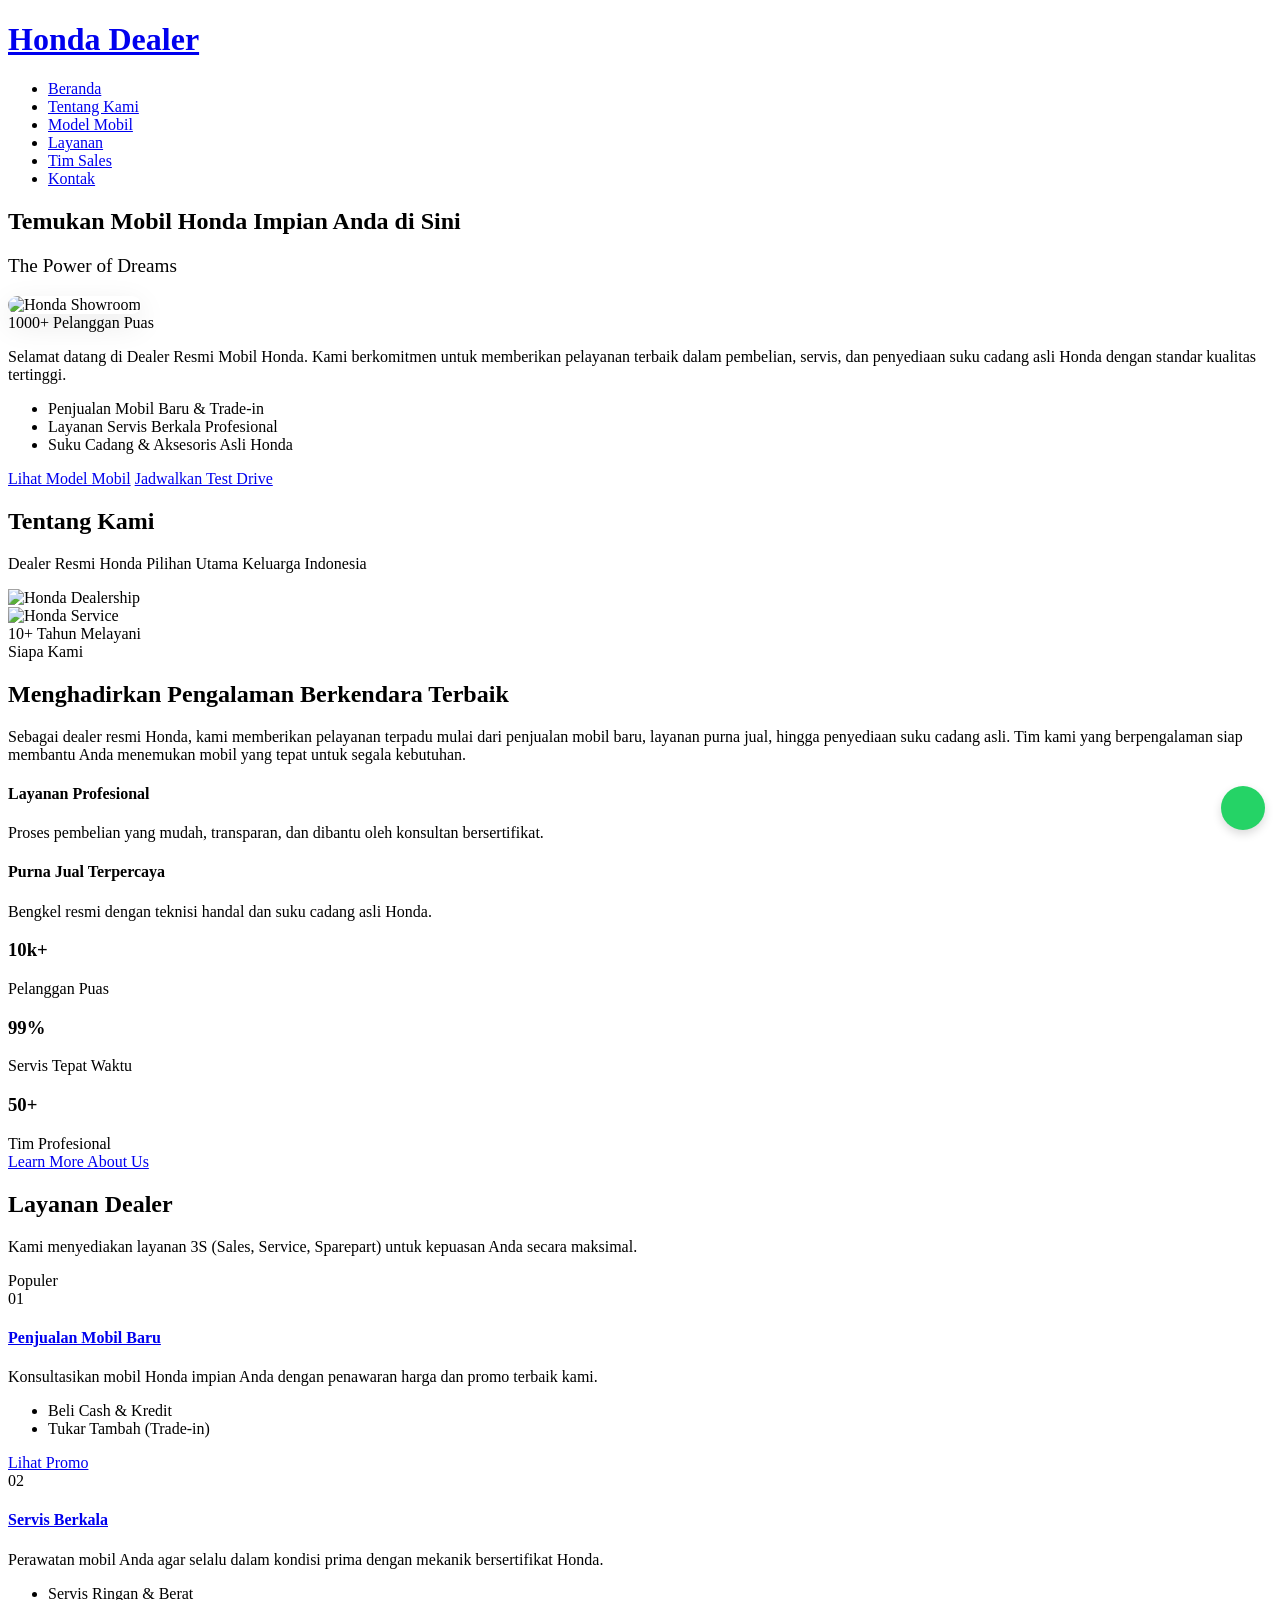
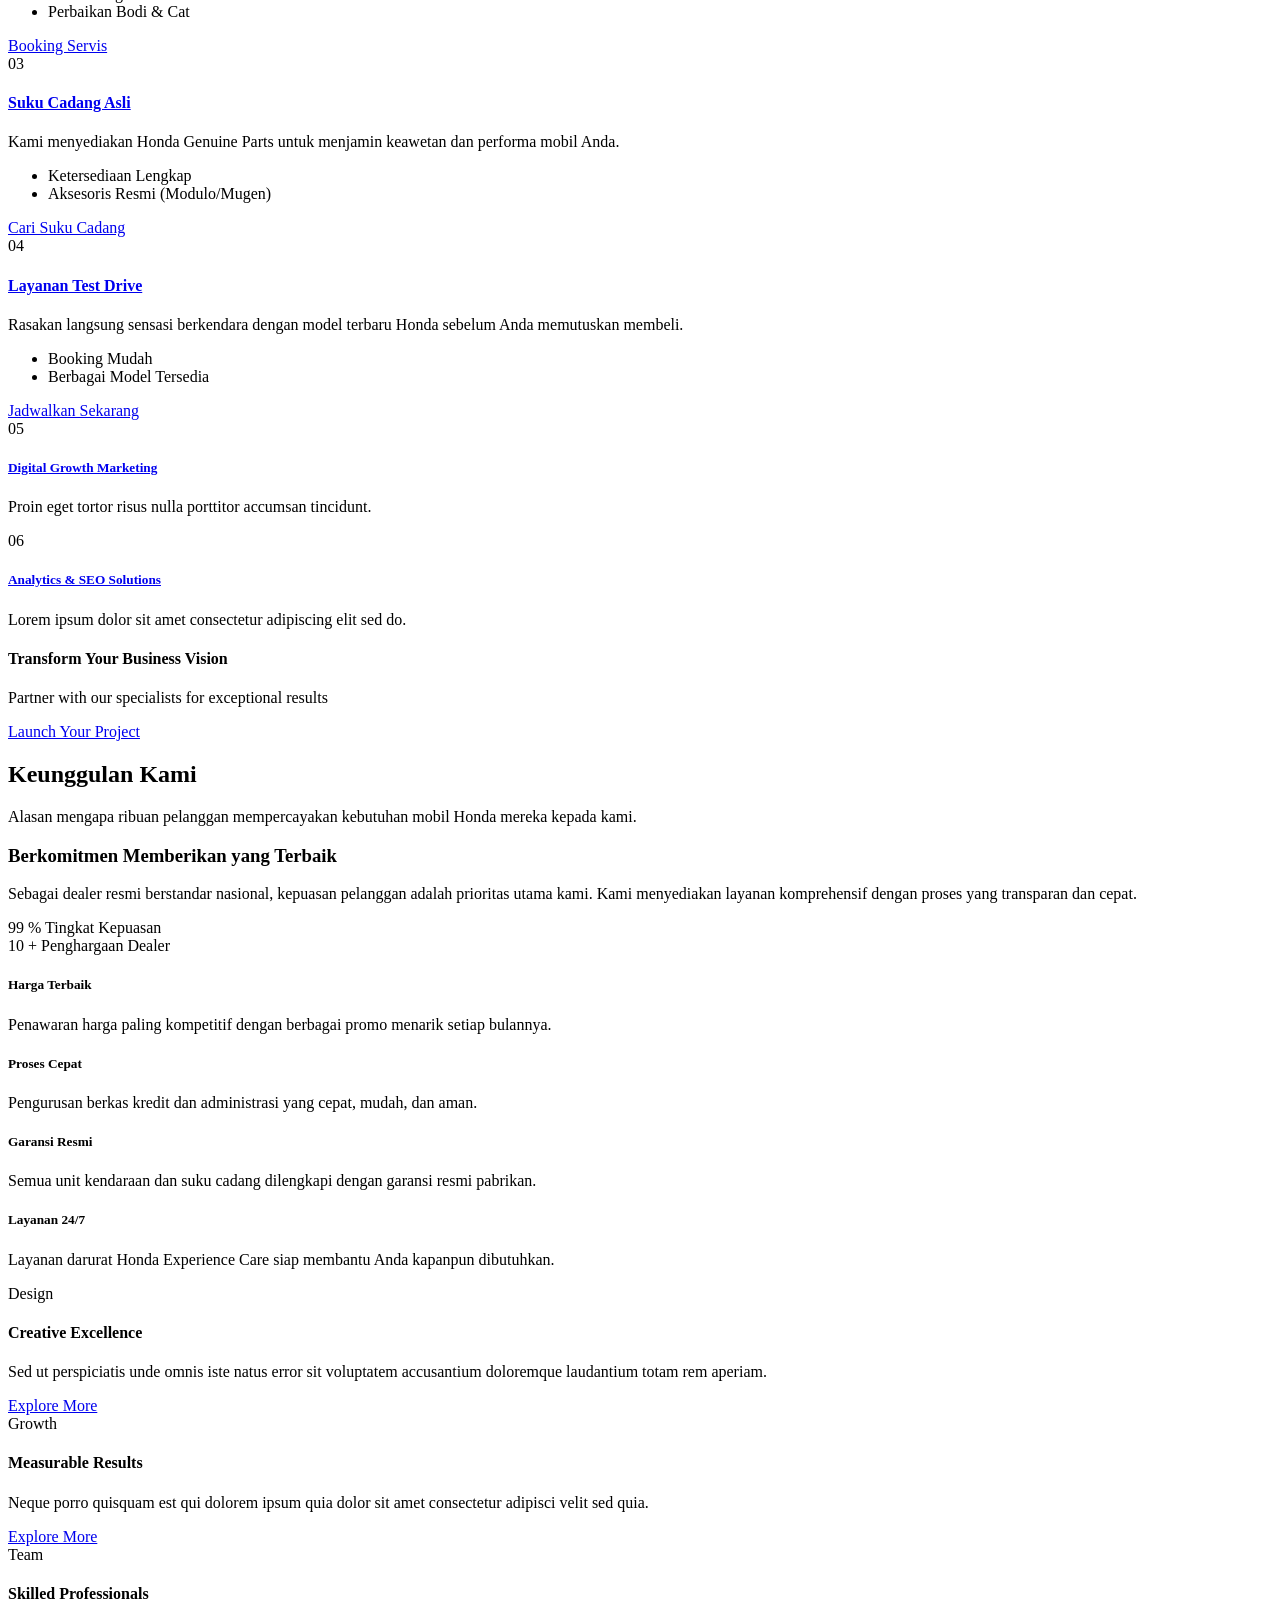
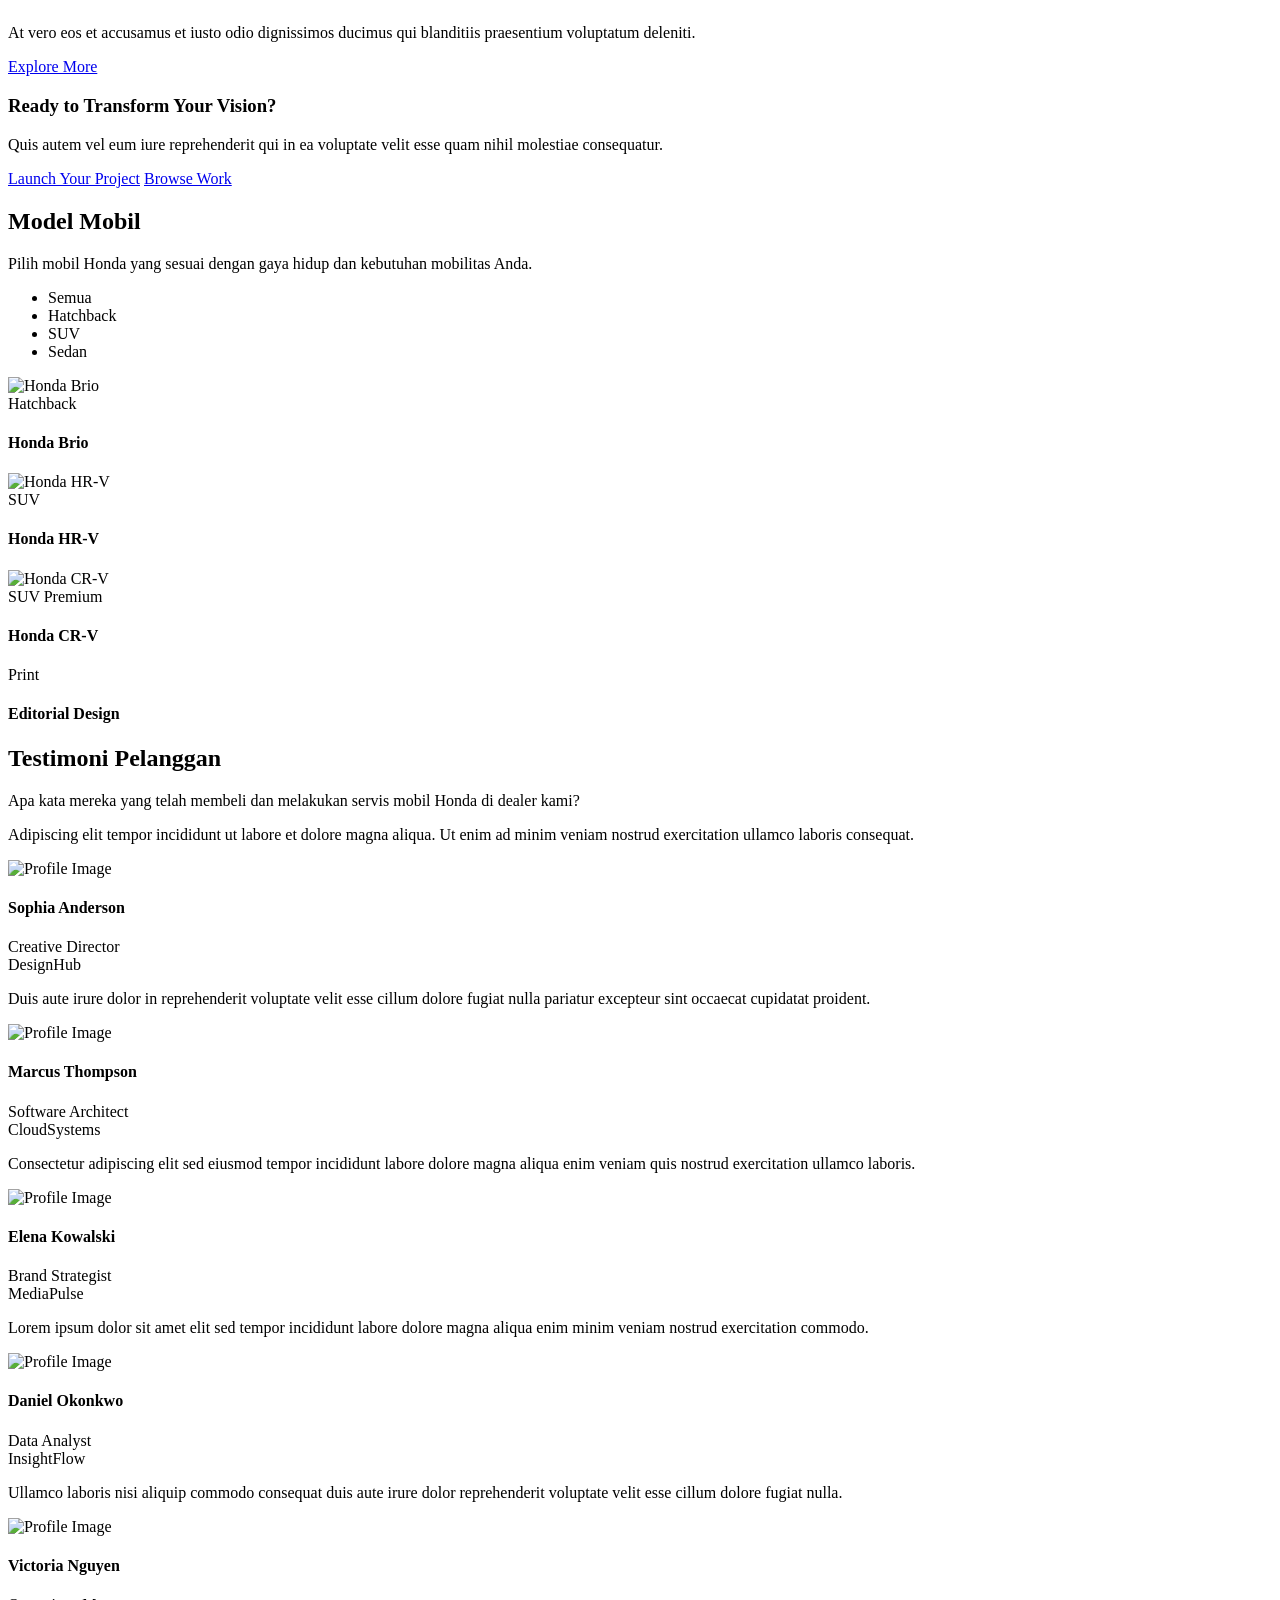
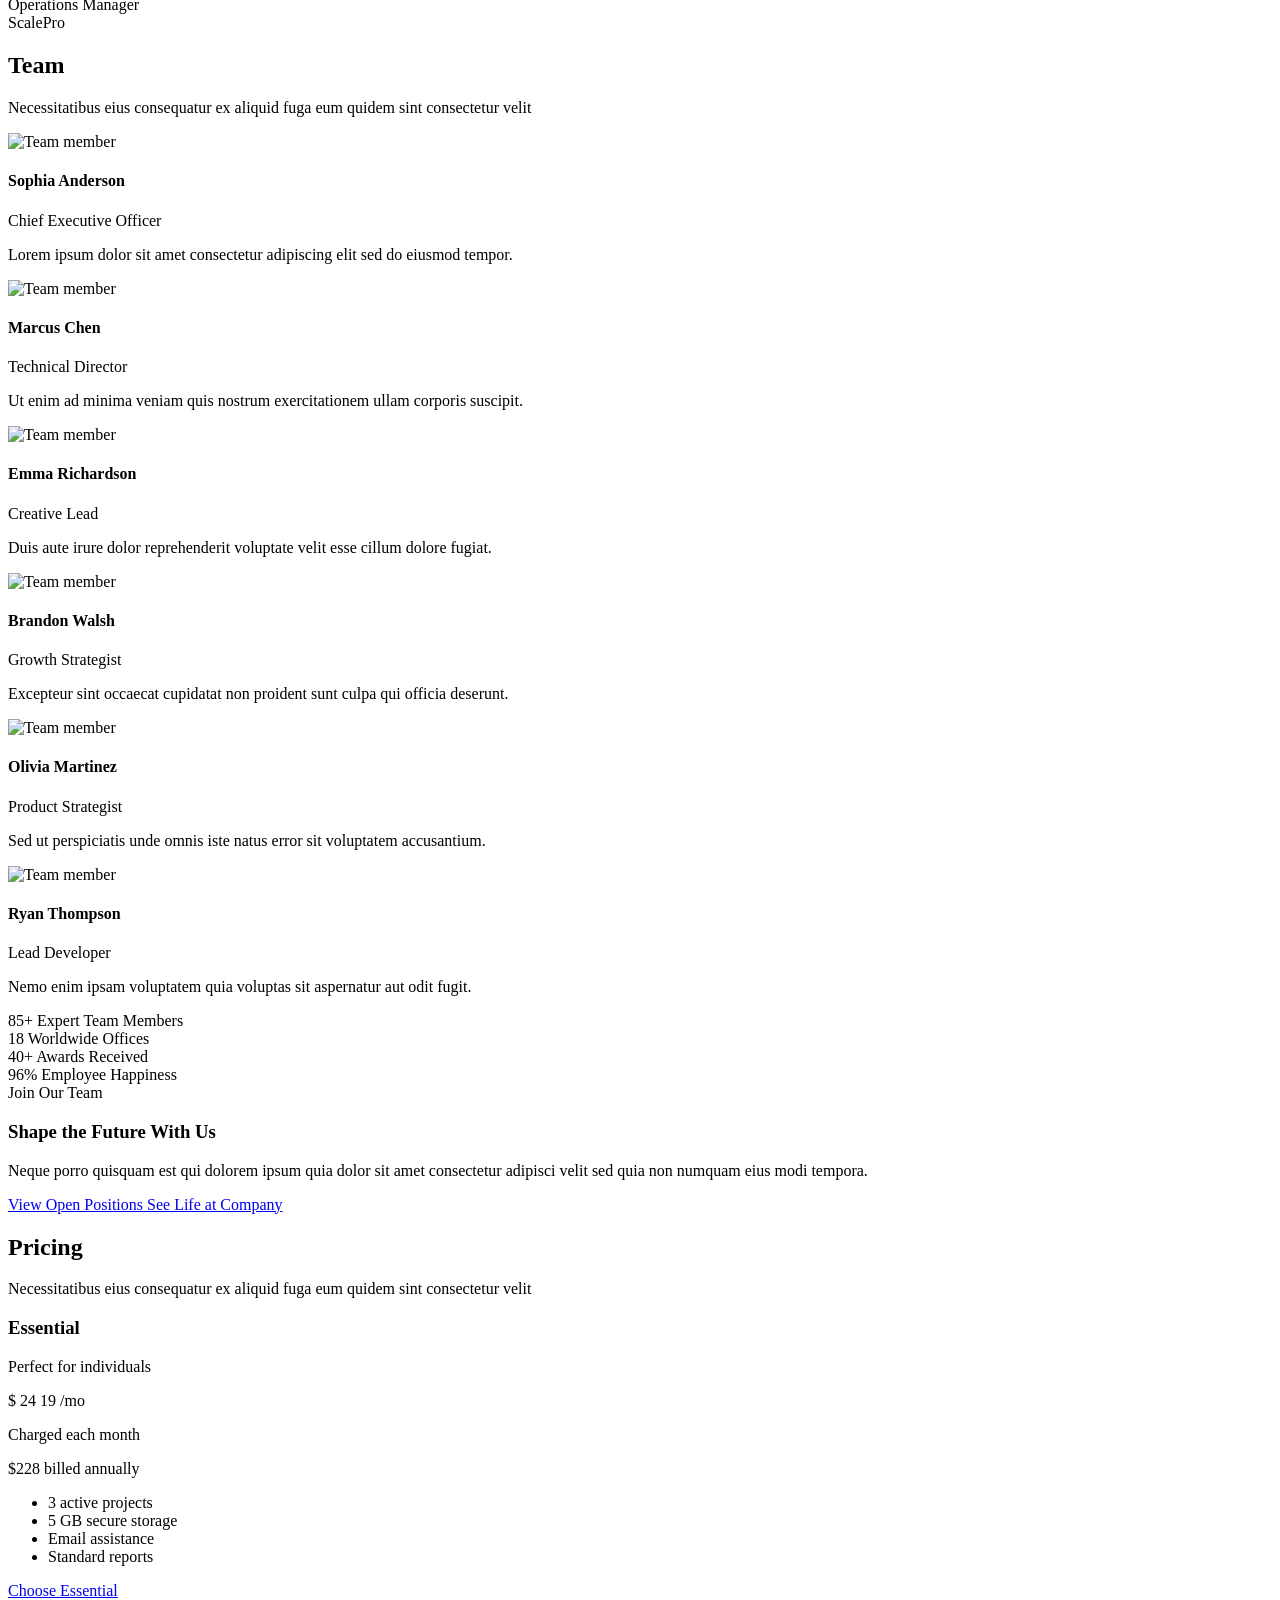
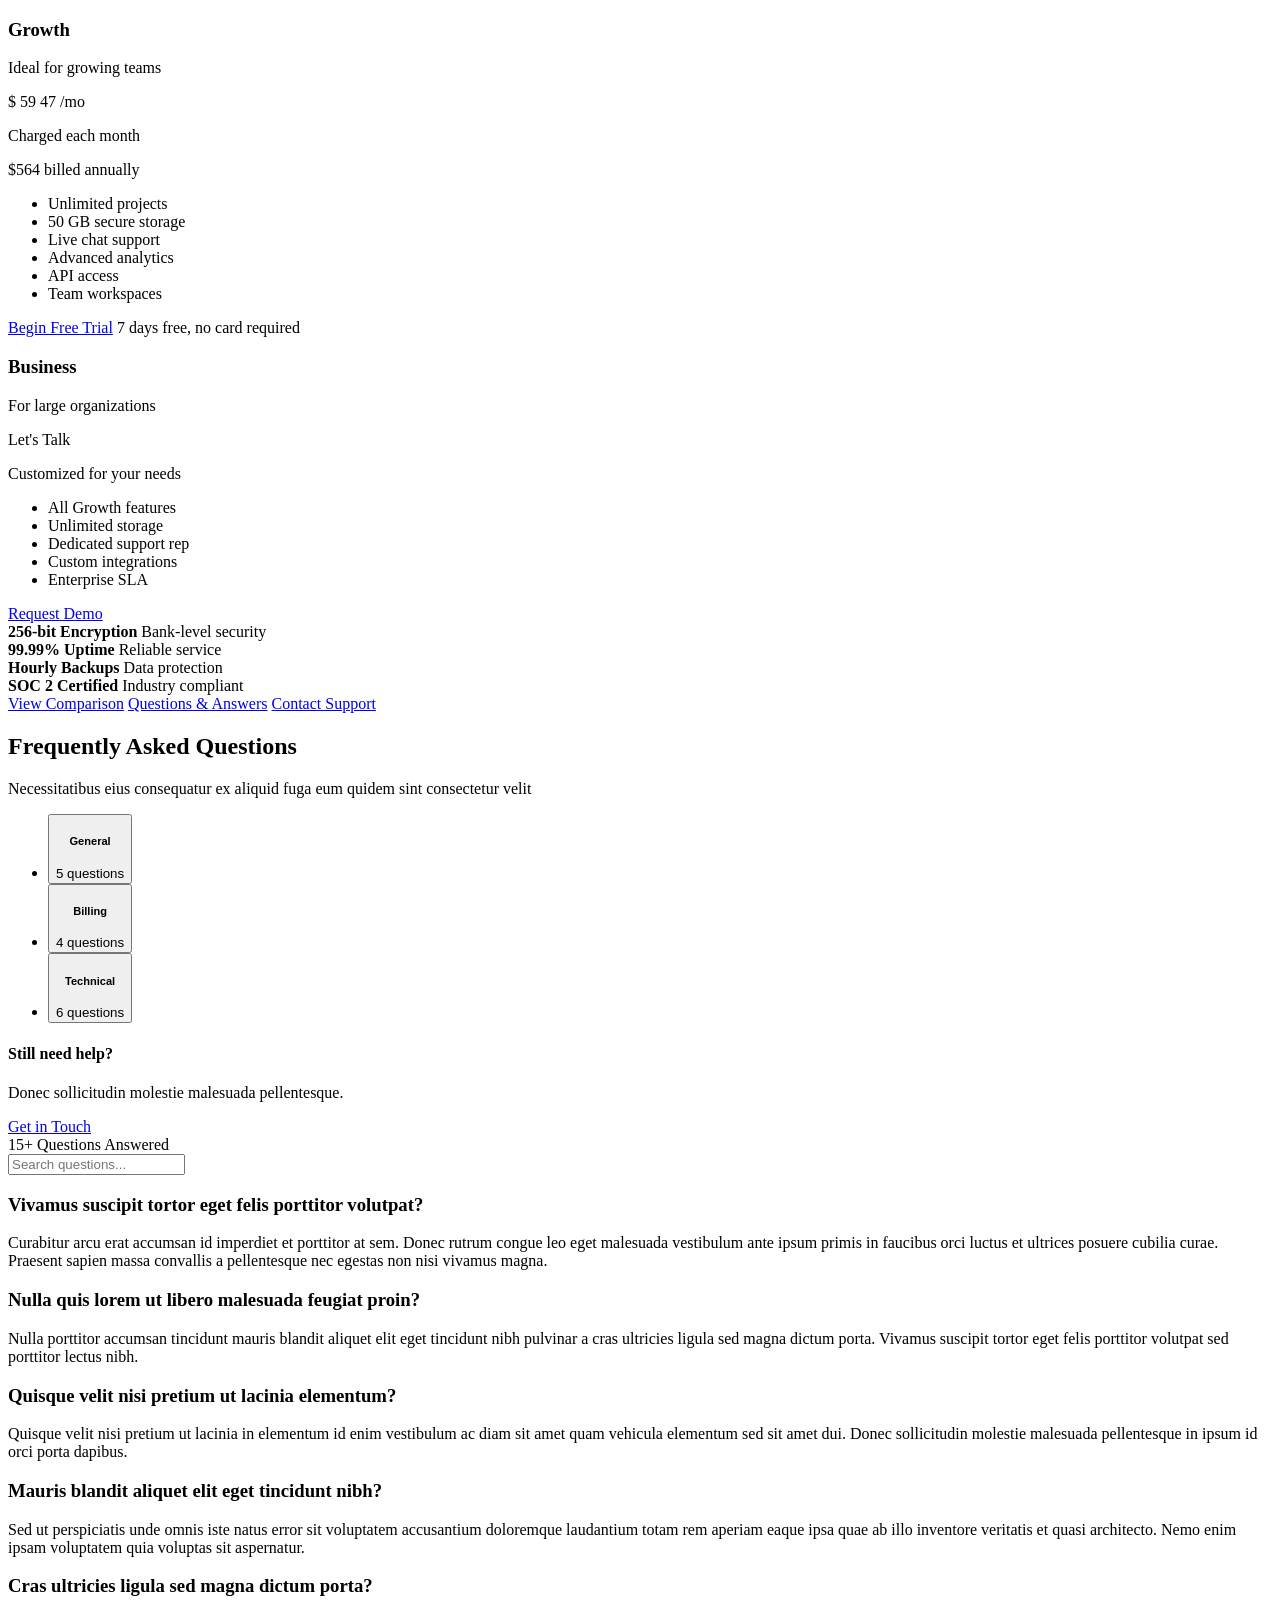
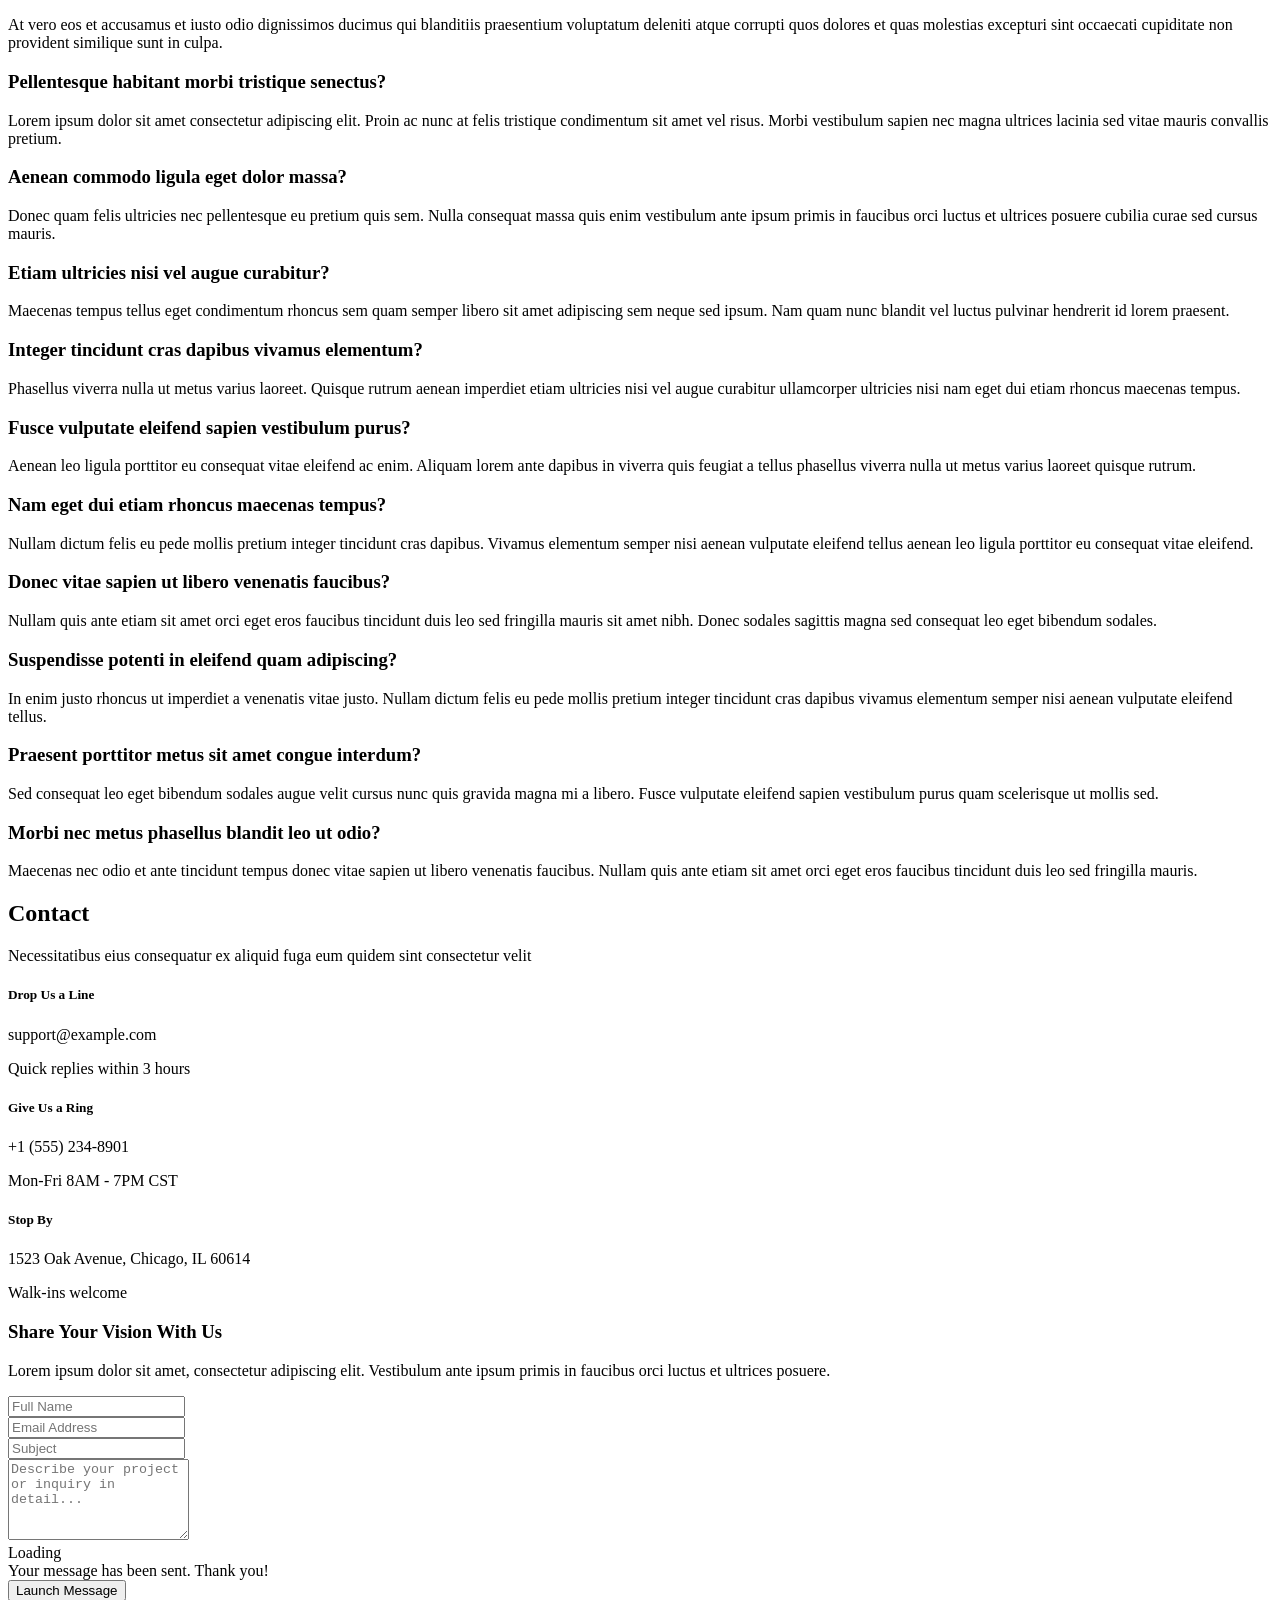
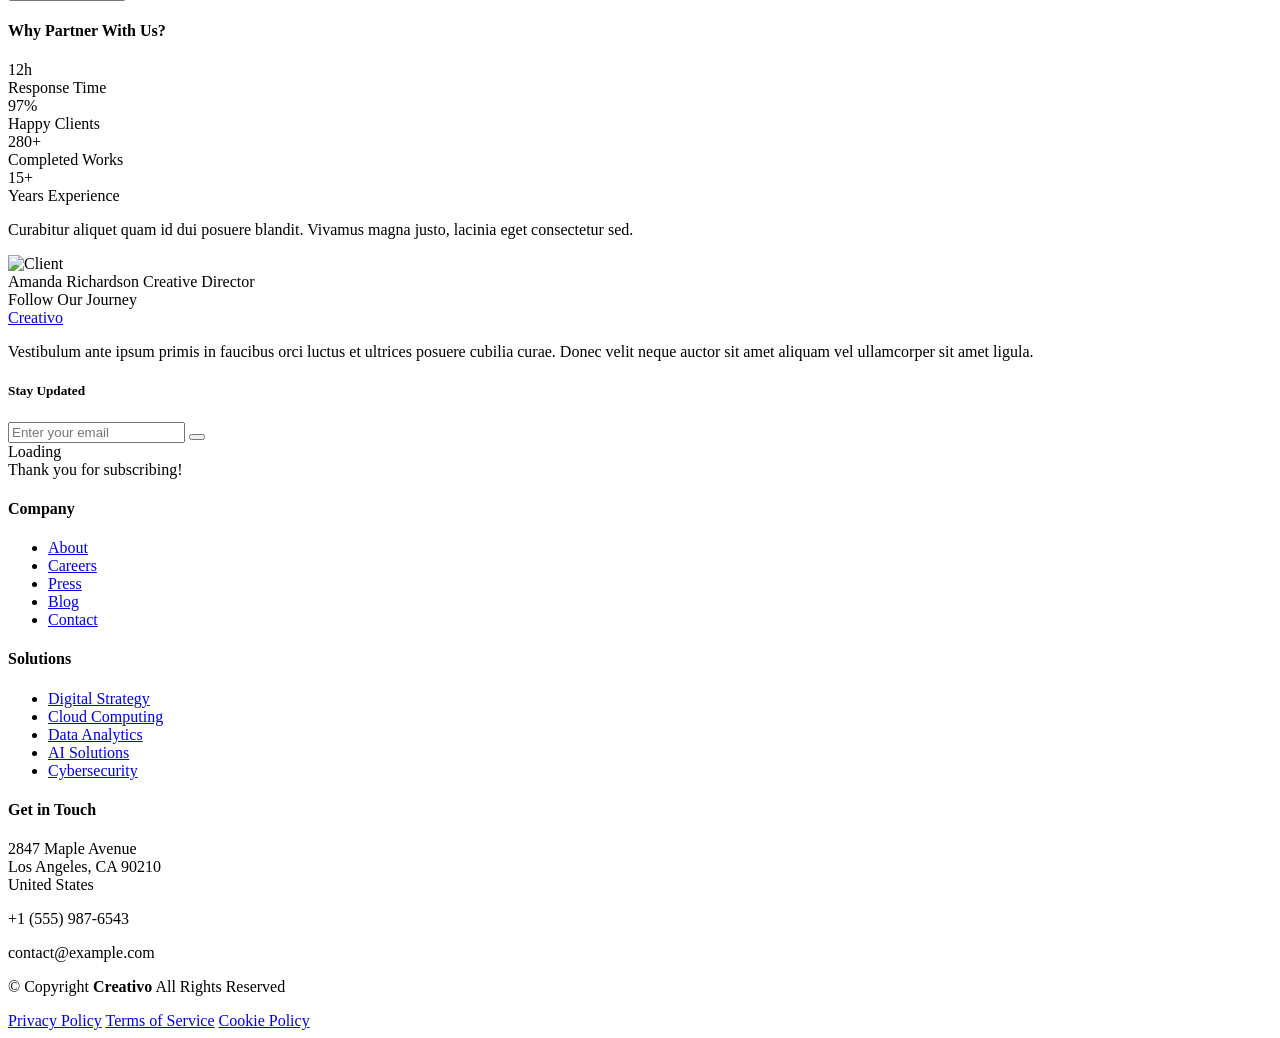
==== index.html @ f3536f7d "Add files via upload" ====
<!DOCTYPE html>
<html lang="en">

<head>
  <meta charset="utf-8">
  <meta content="width=device-width, initial-scale=1.0" name="viewport">
  <title>Dealer Resmi Mobil Honda | Promo & Harga Terbaik</title>
  <meta name="description" content="Dealer resmi mobil Honda terpercaya. Temukan promo terbaru, harga terbaik, layanan servis berkala, dan suku cadang asli.">
  <meta name="keywords" content="Dealer Honda, Harga Mobil Honda, Promo Honda, Servis Honda, Honda Brio, Honda HR-V, Honda CR-V">
  <meta name="author" content="Honda Dealer">
  <meta name="robots" content="index, follow">

  <!-- AI Overview & Open Graph -->
  <meta property="og:title" content="Dealer Resmi Mobil Honda">
  <meta property="og:description" content="Dapatkan penawaran harga terbaik dan layanan 3S (Sales, Service, Sparepart).">
  <meta property="og:type" content="website">
  <meta property="og:url" content="https://www.honda-dealer-example.com/">
  <meta property="og:image" content="assets/img/honda_hero.png">
  <meta name="twitter:card" content="summary_large_image">

  <!-- Structured Data (JSON-LD) for SEO & AI Overview -->
  <script type="application/ld+json">
  {
    "@context": "https://schema.org",
    "@type": "AutoDealer",
    "name": "Dealer Resmi Mobil Honda",
    "image": "assets/img/honda_hero.png",
    "description": "Dealer resmi mobil Honda terpercaya melayani penjualan mobil baru, servis, dan suku cadang asli.",
    "telephone": "+6281234567890",
    "address": {
      "@type": "PostalAddress",
      "streetAddress": "Jl. Raya Honda No. 1",
      "addressLocality": "Jakarta",
      "addressRegion": "DKI Jakarta",
      "postalCode": "10110",
      "addressCountry": "ID"
    }
  }
  </script>

  <!-- Preconnects for PageSpeed -->
  <link href="https://fonts.googleapis.com" rel="preconnect">
  <link href="https://fonts.gstatic.com" rel="preconnect" crossorigin>
  <link rel="dns-prefetch" href="https://fonts.googleapis.com">

  <!-- Favicons Maximized -->
  <link href="assets/img/favicon.png" rel="icon" type="image/png" sizes="32x32">
  <link href="assets/img/favicon.png" rel="icon" type="image/png" sizes="16x16">
  <link href="assets/img/apple-touch-icon.png" rel="apple-touch-icon" sizes="180x180">
  <meta name="theme-color" content="#cc0000">

  <!-- Fonts -->
  <link href="https://fonts.googleapis.com/css2?family=Roboto:ital,wght@0,100;0,300;0,400;0,500;0,700;0,900;1,100;1,300;1,400;1,500;1,700;1,900&family=Lato:ital,wght@0,100;0,300;0,400;0,700;0,900;1,100;1,300;1,400;1,700;1,900&family=Poppins:ital,wght@0,100;0,200;0,300;0,400;0,500;0,600;0,700;0,800;0,900;1,100;1,200;1,300;1,400;1,500;1,600;1,700;1,800;1,900&display=swap" rel="stylesheet">

  <!-- Vendor CSS Files -->
  <link href="assets/vendor/bootstrap/css/bootstrap.min.css" rel="stylesheet">
  <link href="assets/vendor/bootstrap-icons/bootstrap-icons.css" rel="stylesheet">
  <link href="assets/vendor/aos/aos.css" rel="stylesheet">
  <link href="assets/vendor/glightbox/css/glightbox.min.css" rel="stylesheet">
  <link href="assets/vendor/swiper/swiper-bundle.min.css" rel="stylesheet">

  <!-- Main CSS File -->
  <link href="assets/css/main.css" rel="stylesheet">

  <!-- =======================================================
  * Template Name: Creativo
  * Template URL: https://bootstrapmade.com/creativo-bootstrap-creative-agency-template/
  * Updated: Mar 23 2026 with Bootstrap v5.3.8
  * Author: BootstrapMade.com
  * License: https://bootstrapmade.com/license/
  ======================================================== -->
</head>

<body class="index-page">

  <header id="header" class="header d-flex align-items-center fixed-top">
    <div class="container position-relative d-flex align-items-center justify-content-between">

      <a href="index.html" class="logo d-flex align-items-center me-auto me-xl-0">
        <!-- Uncomment the line below if you also wish to use an image logo -->
        <!-- <img src="assets/img/logo.webp" alt=""> -->
        <h1 class="sitename">Honda Dealer</h1>
      </a>

      <nav id="navmenu" class="navmenu">
        <ul>
          <li><a href="#hero" class="active">Beranda</a></li>
          <li><a href="#about">Tentang Kami</a></li>
          <li><a href="#portfolio">Model Mobil</a></li>
          <li><a href="#services">Layanan</a></li>
          <li><a href="#team">Tim Sales</a></li>
          <li><a href="#contact">Kontak</a></li>
        </ul>
        <i class="mobile-nav-toggle d-xl-none bi bi-list"></i>
      </nav>

      <div class="header-social-links">
        <a href="#" class="twitter"><i class="bi bi-twitter-x"></i></a>
        <a href="#" class="facebook"><i class="bi bi-facebook"></i></a>
        <a href="#" class="instagram"><i class="bi bi-instagram"></i></a>
        <a href="#" class="linkedin"><i class="bi bi-linkedin"></i></a>
      </div>

    </div>
  </header>

  <main class="main">

    <!-- Hero Section -->
    <section id="hero" class="hero section light-background">

      <div class="container">

        <div class="row">

          <div class="col-12" data-aos="fade-down">

            <div class="hero-header">
              <h1>Temukan Mobil Honda <span class="highlight">Impian</span> Anda di Sini</h1>
              <p style="font-size: 1.2rem; margin-top: 15px; color: var(--heading-color);">The Power of Dreams</p>
            </div>

          </div><!-- End Header Column -->

        </div>

        <div class="row g-4 mt-4">

          <div class="col-lg-7" data-aos="fade-up" data-aos-delay="100">

            <div class="media-block">
              <img src="assets/img/honda_hero.png" alt="Honda Showroom" class="img-fluid" style="border-radius: 15px; box-shadow: 0 10px 30px rgba(0,0,0,0.1);">
              <div class="overlay-content">
                <div class="stats-item">
                  <span class="number">1000+</span>
                  <span class="label">Pelanggan Puas</span>
                </div>
              </div>
            </div>

          </div><!-- End Media Column -->

          <div class="col-lg-5" data-aos="fade-up" data-aos-delay="200">

            <div class="info-block">
              <p class="lead-text">Selamat datang di Dealer Resmi Mobil Honda. Kami berkomitmen untuk memberikan pelayanan terbaik dalam pembelian, servis, dan penyediaan suku cadang asli Honda dengan standar kualitas tertinggi.</p>

              <ul class="feature-list">
                <li><i class="bi bi-check-circle-fill"></i> Penjualan Mobil Baru & Trade-in</li>
                <li><i class="bi bi-check-circle-fill"></i> Layanan Servis Berkala Profesional</li>
                <li><i class="bi bi-check-circle-fill"></i> Suku Cadang & Aksesoris Asli Honda</li>
              </ul>

              <div class="action-row">
                <a href="#portfolio" class="btn-get-started">Lihat Model Mobil</a>
                <a href="#contact" class="btn-contact">
                  <i class="bi bi-car-front"></i>
                  <span>Jadwalkan Test Drive</span>
                </a>
              </div>
            </div>

          </div><!-- End Info Column -->

        </div>

      </div>

    </section><!-- /Hero Section -->

    <!-- About Section -->
    <section id="about" class="about section">

      <!-- Section Title -->
      <div class="container section-title" data-aos="fade-up">
        <h2>Tentang Kami</h2>
        <p>Dealer Resmi Honda Pilihan Utama Keluarga Indonesia</p>
      </div><!-- End Section Title -->

      <div class="container" data-aos="fade-up" data-aos-delay="100">

        <div class="about-wrapper">

          <div class="image-gallery" data-aos="zoom-in" data-aos-delay="200">
            <div class="gallery-grid">
              <div class="gallery-item main-image">
                <img src="assets/img/about/about-14.webp" alt="Honda Dealership" class="img-fluid" loading="lazy">
              </div>
              <div class="gallery-item side-image">
                <img src="assets/img/about/about-square-12.webp" alt="Honda Service" class="img-fluid" loading="lazy">
              </div>
            </div>
            <div class="experience-badge">
              <div class="badge-inner">
                <span class="number">10+</span>
                <span class="label">Tahun Melayani</span>
              </div>
            </div>
          </div>

          <div class="info-panel" data-aos="fade-up" data-aos-delay="300">

            <div class="panel-header">
              <span class="tagline">Siapa Kami</span>
              <h2>Menghadirkan Pengalaman Berkendara Terbaik</h2>
            </div>

            <p class="description">
              Sebagai dealer resmi Honda, kami memberikan pelayanan terpadu mulai dari penjualan mobil baru, layanan purna jual, hingga penyediaan suku cadang asli. Tim kami yang berpengalaman siap membantu Anda menemukan mobil yang tepat untuk segala kebutuhan.
            </p>

            <div class="highlights-row">
              <div class="highlight-box" data-aos="fade-up" data-aos-delay="350">
                <div class="icon-wrap">
                  <i class="bi bi-person-check"></i>
                </div>
                <div class="highlight-content">
                  <h4>Layanan Profesional</h4>
                  <p>Proses pembelian yang mudah, transparan, dan dibantu oleh konsultan bersertifikat.</p>
                </div>
              </div>
              <div class="highlight-box" data-aos="fade-up" data-aos-delay="400">
                <div class="icon-wrap">
                  <i class="bi bi-tools"></i>
                </div>
                <div class="highlight-content">
                  <h4>Purna Jual Terpercaya</h4>
                  <p>Bengkel resmi dengan teknisi handal dan suku cadang asli Honda.</p>
                </div>
              </div>
            </div>

            <div class="stats-row" data-aos="fade-up" data-aos-delay="450">
              <div class="stat-block">
                <h3>10k+</h3>
                <span>Pelanggan Puas</span>
              </div>
              <div class="stat-block">
                <h3>99%</h3>
                <span>Servis Tepat Waktu</span>
              </div>
              <div class="stat-block">
                <h3>50+</h3>
                <span>Tim Profesional</span>
              </div>
            </div>

            <a href="#" class="cta-button">Learn More About Us <i class="bi bi-arrow-right"></i></a>

          </div>

        </div>

      </div>

    </section><!-- /About Section -->

    <!-- Services Section -->
    <section id="services" class="services section">

      <!-- Section Title -->
      <div class="container section-title" data-aos="fade-up">
        <h2>Layanan Dealer</h2>
        <p>Kami menyediakan layanan 3S (Sales, Service, Sparepart) untuk kepuasan Anda secara maksimal.</p>
      </div><!-- End Section Title -->

      <div class="container" data-aos="fade-up" data-aos-delay="100">

        <div class="row g-4">
          <div class="col-lg-8">
            <div class="row g-4">
              <div class="col-md-6" data-aos="fade-right" data-aos-delay="150">
                <div class="service-card highlighted">
                  <div class="card-badge">Populer</div>
                  <div class="card-header">
                    <div class="icon-circle">
                      <i class="bi bi-car-front"></i>
                    </div>
                    <span class="service-num">01</span>
                  </div>
                  <div class="card-body">
                    <h4><a href="service-details.html">Penjualan Mobil Baru</a></h4>
                    <p>Konsultasikan mobil Honda impian Anda dengan penawaran harga dan promo terbaik kami.</p>
                    <ul class="feature-list">
                      <li><i class="bi bi-check2"></i> Beli Cash & Kredit</li>
                      <li><i class="bi bi-check2"></i> Tukar Tambah (Trade-in)</li>
                    </ul>
                  </div>
                  <a href="service-details.html" class="card-link">
                    <span>Lihat Promo</span>
                    <i class="bi bi-chevron-right"></i>
                  </a>
                </div>
              </div><!-- End Service Card -->

              <div class="col-md-6" data-aos="fade-left" data-aos-delay="200">
                <div class="service-card">
                  <div class="card-header">
                    <div class="icon-circle">
                      <i class="bi bi-tools"></i>
                    </div>
                    <span class="service-num">02</span>
                  </div>
                  <div class="card-body">
                    <h4><a href="service-details.html">Servis Berkala</a></h4>
                    <p>Perawatan mobil Anda agar selalu dalam kondisi prima dengan mekanik bersertifikat Honda.</p>
                    <ul class="feature-list">
                      <li><i class="bi bi-check2"></i> Servis Ringan & Berat</li>
                      <li><i class="bi bi-check2"></i> Perbaikan Bodi & Cat</li>
                    </ul>
                  </div>
                  <a href="service-details.html" class="card-link">
                    <span>Booking Servis</span>
                    <i class="bi bi-chevron-right"></i>
                  </a>
                </div>
              </div><!-- End Service Card -->

              <div class="col-md-6" data-aos="fade-right" data-aos-delay="250">
                <div class="service-card">
                  <div class="card-header">
                    <div class="icon-circle">
                      <i class="bi bi-gear"></i>
                    </div>
                    <span class="service-num">03</span>
                  </div>
                  <div class="card-body">
                    <h4><a href="service-details.html">Suku Cadang Asli</a></h4>
                    <p>Kami menyediakan Honda Genuine Parts untuk menjamin keawetan dan performa mobil Anda.</p>
                    <ul class="feature-list">
                      <li><i class="bi bi-check2"></i> Ketersediaan Lengkap</li>
                      <li><i class="bi bi-check2"></i> Aksesoris Resmi (Modulo/Mugen)</li>
                    </ul>
                  </div>
                  <a href="service-details.html" class="card-link">
                    <span>Cari Suku Cadang</span>
                    <i class="bi bi-chevron-right"></i>
                  </a>
                </div>
              </div><!-- End Service Card -->

              <div class="col-md-6" data-aos="fade-left" data-aos-delay="300">
                <div class="service-card">
                  <div class="card-header">
                    <div class="icon-circle">
                      <i class="bi bi-speedometer2"></i>
                    </div>
                    <span class="service-num">04</span>
                  </div>
                  <div class="card-body">
                    <h4><a href="service-details.html">Layanan Test Drive</a></h4>
                    <p>Rasakan langsung sensasi berkendara dengan model terbaru Honda sebelum Anda memutuskan membeli.</p>
                    <ul class="feature-list">
                      <li><i class="bi bi-check2"></i> Booking Mudah</li>
                      <li><i class="bi bi-check2"></i> Berbagai Model Tersedia</li>
                    </ul>
                  </div>
                  <a href="service-details.html" class="card-link">
                    <span>Jadwalkan Sekarang</span>
                    <i class="bi bi-chevron-right"></i>
                  </a>
                </div>
              </div><!-- End Service Card -->
            </div>
          </div>

          <div class="col-lg-4">
            <div class="services-sidebar" data-aos="fade-up" data-aos-delay="350">
              <div class="sidebar-service-item">
                <div class="sidebar-icon">
                  <i class="bi bi-graph-up-arrow"></i>
                </div>
                <div class="sidebar-content">
                  <span class="sidebar-num">05</span>
                  <h5><a href="service-details.html">Digital Growth Marketing</a></h5>
                  <p>Proin eget tortor risus nulla porttitor accumsan tincidunt.</p>
                </div>
              </div><!-- End Sidebar Service -->

              <div class="sidebar-service-item">
                <div class="sidebar-icon">
                  <i class="bi bi-bar-chart-line"></i>
                </div>
                <div class="sidebar-content">
                  <span class="sidebar-num">06</span>
                  <h5><a href="service-details.html">Analytics &amp; SEO Solutions</a></h5>
                  <p>Lorem ipsum dolor sit amet consectetur adipiscing elit sed do.</p>
                </div>
              </div><!-- End Sidebar Service -->

              <div class="sidebar-cta">
                <div class="cta-inner">
                  <i class="bi bi-rocket-takeoff"></i>
                  <h4>Transform Your Business Vision</h4>
                  <p>Partner with our specialists for exceptional results</p>
                  <a href="service-details.html" class="cta-button">
                    Launch Your Project
                    <i class="bi bi-arrow-right"></i>
                  </a>
                </div>
              </div>
            </div>
          </div>
        </div>

      </div>

    </section><!-- /Services Section -->

    <!-- Why Us Section -->
    <section id="why-us" class="why-us section">

      <!-- Section Title -->
      <div class="container section-title" data-aos="fade-up">
        <h2>Keunggulan Kami</h2>
        <p>Alasan mengapa ribuan pelanggan mempercayakan kebutuhan mobil Honda mereka kepada kami.</p>
      </div><!-- End Section Title -->

      <div class="container" data-aos="fade-up" data-aos-delay="100">

        <div class="row align-items-center mb-5">
          <div class="col-lg-5" data-aos="fade-right" data-aos-delay="150">
            <div class="intro-content">
              <h3>Berkomitmen Memberikan yang Terbaik</h3>
              <p class="intro-text">Sebagai dealer resmi berstandar nasional, kepuasan pelanggan adalah prioritas utama kami. Kami menyediakan layanan komprehensif dengan proses yang transparan dan cepat.</p>
              <div class="stats-row">
                <div class="stat-item">
                  <span class="stat-value purecounter" data-purecounter-start="0" data-purecounter-end="99" data-purecounter-duration="2">99</span>
                  <span class="stat-unit">%</span>
                  <span class="stat-desc">Tingkat Kepuasan</span>
                </div>
                <div class="stat-item">
                  <span class="stat-value purecounter" data-purecounter-start="0" data-purecounter-end="10" data-purecounter-duration="2">10</span>
                  <span class="stat-unit">+</span>
                  <span class="stat-desc">Penghargaan Dealer</span>
                </div>
              </div>
            </div>
          </div>

          <div class="col-lg-7" data-aos="fade-left" data-aos-delay="200">
            <div class="features-grid">
              <div class="grid-item">
                <div class="grid-icon">
                  <i class="bi bi-tags-fill"></i>
                </div>
                <div class="grid-content">
                  <h5>Harga Terbaik</h5>
                  <p>Penawaran harga paling kompetitif dengan berbagai promo menarik setiap bulannya.</p>
                </div>
              </div><!-- End Grid Item -->

              <div class="grid-item">
                <div class="grid-icon">
                  <i class="bi bi-stopwatch-fill"></i>
                </div>
                <div class="grid-content">
                  <h5>Proses Cepat</h5>
                  <p>Pengurusan berkas kredit dan administrasi yang cepat, mudah, dan aman.</p>
                </div>
              </div><!-- End Grid Item -->

              <div class="grid-item">
                <div class="grid-icon">
                  <i class="bi bi-shield-check"></i>
                </div>
                <div class="grid-content">
                  <h5>Garansi Resmi</h5>
                  <p>Semua unit kendaraan dan suku cadang dilengkapi dengan garansi resmi pabrikan.</p>
                </div>
              </div><!-- End Grid Item -->

              <div class="grid-item">
                <div class="grid-icon">
                  <i class="bi bi-headset"></i>
                </div>
                <div class="grid-content">
                  <h5>Layanan 24/7</h5>
                  <p>Layanan darurat Honda Experience Care siap membantu Anda kapanpun dibutuhkan.</p>
                </div>
              </div><!-- End Grid Item -->
            </div>
          </div>
        </div>

        <div class="highlight-cards">
          <div class="row g-4">
            <div class="col-lg-4" data-aos="zoom-in" data-aos-delay="100">
              <div class="highlight-card">
                <div class="card-header">
                  <i class="bi bi-palette2"></i>
                  <span class="card-badge">Design</span>
                </div>
                <h4>Creative Excellence</h4>
                <p>Sed ut perspiciatis unde omnis iste natus error sit voluptatem accusantium doloremque laudantium totam rem aperiam.</p>
                <a href="#" class="card-link">Explore More <i class="bi bi-arrow-right"></i></a>
              </div>
            </div><!-- End Highlight Card -->

            <div class="col-lg-4" data-aos="zoom-in" data-aos-delay="200">
              <div class="highlight-card featured">
                <div class="card-header">
                  <i class="bi bi-bar-chart-line-fill"></i>
                  <span class="card-badge">Growth</span>
                </div>
                <h4>Measurable Results</h4>
                <p>Neque porro quisquam est qui dolorem ipsum quia dolor sit amet consectetur adipisci velit sed quia.</p>
                <a href="#" class="card-link">Explore More <i class="bi bi-arrow-right"></i></a>
              </div>
            </div><!-- End Highlight Card -->

            <div class="col-lg-4" data-aos="zoom-in" data-aos-delay="300">
              <div class="highlight-card">
                <div class="card-header">
                  <i class="bi bi-people-fill"></i>
                  <span class="card-badge">Team</span>
                </div>
                <h4>Skilled Professionals</h4>
                <p>At vero eos et accusamus et iusto odio dignissimos ducimus qui blanditiis praesentium voluptatum deleniti.</p>
                <a href="#" class="card-link">Explore More <i class="bi bi-arrow-right"></i></a>
              </div>
            </div><!-- End Highlight Card -->
          </div>
        </div>

        <div class="row mt-5 pt-4">
          <div class="col-lg-8 offset-lg-2" data-aos="fade-up" data-aos-delay="100">
            <div class="cta-banner">
              <div class="cta-content">
                <h3>Ready to Transform Your Vision?</h3>
                <p>Quis autem vel eum iure reprehenderit qui in ea voluptate velit esse quam nihil molestiae consequatur.</p>
              </div>
              <div class="cta-actions">
                <a href="#" class="btn-cta-primary">Launch Your Project</a>
                <a href="#" class="btn-cta-secondary">Browse Work</a>
              </div>
            </div>
          </div>
        </div>

      </div>

    </section><!-- /Why Us Section -->

    <!-- Portfolio Section -->
    <section id="portfolio" class="portfolio section">

      <!-- Section Title -->
      <div class="container section-title" data-aos="fade-up">
        <h2>Model Mobil</h2>
        <p>Pilih mobil Honda yang sesuai dengan gaya hidup dan kebutuhan mobilitas Anda.</p>
      </div><!-- End Section Title -->

      <div class="container">

        <div class="isotope-layout" data-default-filter="*" data-layout="masonry" data-sort="original-order">

          <div class="filter-header" data-aos="fade-up" data-aos-delay="100">
            <ul class="portfolio-filters isotope-filters">
              <li data-filter="*" class="filter-active">Semua</li>
              <li data-filter=".filter-hatchback">Hatchback</li>
              <li data-filter=".filter-suv">SUV</li>
              <li data-filter=".filter-sedan">Sedan</li>
            </ul>
          </div><!-- End Filter Header -->

          <div class="row g-4 isotope-container" data-aos="fade-up" data-aos-delay="200">

            <div class="col-lg-4 col-md-6 portfolio-item isotope-item filter-hatchback">
              <div class="portfolio-card">
                <div class="portfolio-image">
                  <img src="assets/img/honda_brio.png" class="img-fluid" alt="Honda Brio" loading="lazy">
                  <div class="portfolio-overlay">
                    <div class="overlay-actions">
                      <a href="assets/img/honda_brio.png" title="Honda Brio" data-gallery="portfolio-gallery-hatchback" class="glightbox action-btn"><i class="bi bi-arrows-fullscreen"></i></a>
                    </div>
                  </div>
                </div>
                <div class="portfolio-content">
                  <span class="portfolio-category">Hatchback</span>
                  <h4 class="portfolio-title">Honda Brio</h4>
                </div>
              </div>
            </div><!-- End Portfolio Item -->

            <div class="col-lg-4 col-md-6 portfolio-item isotope-item filter-suv">
              <div class="portfolio-card">
                <div class="portfolio-image">
                  <img src="assets/img/honda_hrv.png" class="img-fluid" alt="Honda HR-V" loading="lazy">
                  <div class="portfolio-overlay">
                    <div class="overlay-actions">
                      <a href="assets/img/honda_hrv.png" title="Honda HR-V" data-gallery="portfolio-gallery-suv" class="glightbox action-btn"><i class="bi bi-arrows-fullscreen"></i></a>
                    </div>
                  </div>
                </div>
                <div class="portfolio-content">
                  <span class="portfolio-category">SUV</span>
                  <h4 class="portfolio-title">Honda HR-V</h4>
                </div>
              </div>
            </div><!-- End Portfolio Item -->

            <div class="col-lg-4 col-md-6 portfolio-item isotope-item filter-suv">
              <div class="portfolio-card">
                <div class="portfolio-image">
                  <img src="assets/img/honda_crv.png" class="img-fluid" alt="Honda CR-V" loading="lazy">
                  <div class="portfolio-overlay">
                    <div class="overlay-actions">
                      <a href="assets/img/honda_crv.png" title="Honda CR-V" data-gallery="portfolio-gallery-suv" class="glightbox action-btn"><i class="bi bi-arrows-fullscreen"></i></a>
                    </div>
                  </div>
                </div>
                <div class="portfolio-content">
                  <span class="portfolio-category">SUV Premium</span>
                  <h4 class="portfolio-title">Honda CR-V</h4>
                </div>
              </div>
            </div><!-- End Portfolio Item -->
                  <span class="portfolio-category">Print</span>
                  <h4 class="portfolio-title">Editorial Design</h4>
                </div>
              </div>
            </div><!-- End Portfolio Item -->

          </div><!-- End Portfolio Container -->

        </div>

        </div>

      </div>

    </section><!-- /Portfolio Section -->

    <!-- Testimonials Section -->
    <section id="testimonials" class="testimonials section dark-background">

      <!-- Section Title -->
      <div class="container section-title" data-aos="fade-up">
        <h2>Testimoni Pelanggan</h2>
        <p>Apa kata mereka yang telah membeli dan melakukan servis mobil Honda di dealer kami?</p>
      </div><!-- End Section Title -->

      <div class="container" data-aos="fade-up" data-aos-delay="100">

        <div class="testimonials-slider swiper init-swiper">
          <script type="application/json" class="swiper-config">
            {
              "loop": true,
              "speed": 600,
              "autoplay": {
                "delay": 5000
              },
              "slidesPerView": 1,
              "spaceBetween": 30,
              "navigation": {
                "nextEl": ".swiper-button-next",
                "prevEl": ".swiper-button-prev"
              },
              "breakpoints": {
                "768": {
                  "slidesPerView": 2,
                  "spaceBetween": 30
                },
                "1200": {
                  "slidesPerView": 2,
                  "spaceBetween": 40
                }
              }
            }
          </script>
          <div class="swiper-wrapper">
            <div class="swiper-slide">
              <div class="testimonial-item" data-aos="fade-up" data-aos-delay="100">
                <div class="testimonial-quote">
                  <i class="bi bi-quote"></i>
                </div>
                <p class="testimonial-text">Adipiscing elit tempor incididunt ut labore et dolore magna aliqua. Ut enim ad minim veniam nostrud exercitation ullamco laboris consequat.</p>
                <div class="stars-rating">
                  <i class="bi bi-star-fill"></i>
                  <i class="bi bi-star-fill"></i>
                  <i class="bi bi-star-fill"></i>
                  <i class="bi bi-star-fill"></i>
                  <i class="bi bi-star-fill"></i>
                </div>
                <div class="testimonial-author">
                  <div class="author-image">
                    <img src="assets/img/person/person-f-3.webp" alt="Profile Image">
                  </div>
                  <div class="author-details">
                    <h4>Sophia Anderson</h4>
                    <span>Creative Director</span>
                    <div class="company-info">
                      <i class="bi bi-briefcase-fill"></i>
                      <span>DesignHub</span>
                    </div>
                  </div>
                  <div class="verified-icon">
                    <i class="bi bi-patch-check-fill"></i>
                  </div>
                </div>
              </div>
            </div><!-- End testimonial item -->

            <div class="swiper-slide">
              <div class="testimonial-item" data-aos="fade-up" data-aos-delay="200">
                <div class="testimonial-quote">
                  <i class="bi bi-quote"></i>
                </div>
                <p class="testimonial-text">Duis aute irure dolor in reprehenderit voluptate velit esse cillum dolore fugiat nulla pariatur excepteur sint occaecat cupidatat proident.</p>
                <div class="stars-rating">
                  <i class="bi bi-star-fill"></i>
                  <i class="bi bi-star-fill"></i>
                  <i class="bi bi-star-fill"></i>
                  <i class="bi bi-star-fill"></i>
                  <i class="bi bi-star-fill"></i>
                </div>
                <div class="testimonial-author">
                  <div class="author-image">
                    <img src="assets/img/person/person-m-7.webp" alt="Profile Image">
                  </div>
                  <div class="author-details">
                    <h4>Marcus Thompson</h4>
                    <span>Software Architect</span>
                    <div class="company-info">
                      <i class="bi bi-briefcase-fill"></i>
                      <span>CloudSystems</span>
                    </div>
                  </div>
                  <div class="verified-icon">
                    <i class="bi bi-patch-check-fill"></i>
                  </div>
                </div>
              </div>
            </div><!-- End testimonial item -->

            <div class="swiper-slide">
              <div class="testimonial-item" data-aos="fade-up" data-aos-delay="300">
                <div class="testimonial-quote">
                  <i class="bi bi-quote"></i>
                </div>
                <p class="testimonial-text">Consectetur adipiscing elit sed eiusmod tempor incididunt labore dolore magna aliqua enim veniam quis nostrud exercitation ullamco laboris.</p>
                <div class="stars-rating">
                  <i class="bi bi-star-fill"></i>
                  <i class="bi bi-star-fill"></i>
                  <i class="bi bi-star-fill"></i>
                  <i class="bi bi-star-fill"></i>
                  <i class="bi bi-star-fill"></i>
                </div>
                <div class="testimonial-author">
                  <div class="author-image">
                    <img src="assets/img/person/person-f-9.webp" alt="Profile Image">
                  </div>
                  <div class="author-details">
                    <h4>Elena Kowalski</h4>
                    <span>Brand Strategist</span>
                    <div class="company-info">
                      <i class="bi bi-briefcase-fill"></i>
                      <span>MediaPulse</span>
                    </div>
                  </div>
                  <div class="verified-icon">
                    <i class="bi bi-patch-check-fill"></i>
                  </div>
                </div>
              </div>
            </div><!-- End testimonial item -->

            <div class="swiper-slide">
              <div class="testimonial-item" data-aos="fade-up" data-aos-delay="100">
                <div class="testimonial-quote">
                  <i class="bi bi-quote"></i>
                </div>
                <p class="testimonial-text">Lorem ipsum dolor sit amet elit sed tempor incididunt labore dolore magna aliqua enim minim veniam nostrud exercitation commodo.</p>
                <div class="stars-rating">
                  <i class="bi bi-star-fill"></i>
                  <i class="bi bi-star-fill"></i>
                  <i class="bi bi-star-fill"></i>
                  <i class="bi bi-star-fill"></i>
                  <i class="bi bi-star-fill"></i>
                </div>
                <div class="testimonial-author">
                  <div class="author-image">
                    <img src="assets/img/person/person-m-4.webp" alt="Profile Image">
                  </div>
                  <div class="author-details">
                    <h4>Daniel Okonkwo</h4>
                    <span>Data Analyst</span>
                    <div class="company-info">
                      <i class="bi bi-briefcase-fill"></i>
                      <span>InsightFlow</span>
                    </div>
                  </div>
                  <div class="verified-icon">
                    <i class="bi bi-patch-check-fill"></i>
                  </div>
                </div>
              </div>
            </div><!-- End testimonial item -->

            <div class="swiper-slide">
              <div class="testimonial-item" data-aos="fade-up" data-aos-delay="200">
                <div class="testimonial-quote">
                  <i class="bi bi-quote"></i>
                </div>
                <p class="testimonial-text">Ullamco laboris nisi aliquip commodo consequat duis aute irure dolor reprehenderit voluptate velit esse cillum dolore fugiat nulla.</p>
                <div class="stars-rating">
                  <i class="bi bi-star-fill"></i>
                  <i class="bi bi-star-fill"></i>
                  <i class="bi bi-star-fill"></i>
                  <i class="bi bi-star-fill"></i>
                  <i class="bi bi-star-fill"></i>
                </div>
                <div class="testimonial-author">
                  <div class="author-image">
                    <img src="assets/img/person/person-f-14.webp" alt="Profile Image">
                  </div>
                  <div class="author-details">
                    <h4>Victoria Nguyen</h4>
                    <span>Operations Manager</span>
                    <div class="company-info">
                      <i class="bi bi-briefcase-fill"></i>
                      <span>ScalePro</span>
                    </div>
                  </div>
                  <div class="verified-icon">
                    <i class="bi bi-patch-check-fill"></i>
                  </div>
                </div>
              </div>
            </div><!-- End testimonial item -->
          </div>
          <div class="swiper-navigation-wrapper">
            <div class="swiper-button-prev"></div>
            <div class="swiper-button-next"></div>
          </div>
        </div>

      </div>

    </section><!-- /Testimonials Section -->

    <!-- Team Section -->
    <section id="team" class="team section">

      <!-- Section Title -->
      <div class="container section-title" data-aos="fade-up">
        <h2>Team</h2>
        <p>Necessitatibus eius consequatur ex aliquid fuga eum quidem sint consectetur velit</p>
      </div><!-- End Section Title -->

      <div class="container" data-aos="fade-up" data-aos-delay="100">

        <div class="row g-4 justify-content-center">

          <div class="col-xl-3 col-lg-4 col-md-6" data-aos="zoom-in" data-aos-delay="100">
            <div class="team-card">
              <div class="card-inner">
                <div class="avatar-container">
                  <img src="assets/img/person/person-f-4.webp" alt="Team member" class="img-fluid">
                  <div class="avatar-ring"></div>
                </div>
                <div class="member-info">
                  <h4>Sophia Anderson</h4>
                  <span class="position">Chief Executive Officer</span>
                </div>
                <p class="member-bio">Lorem ipsum dolor sit amet consectetur adipiscing elit sed do eiusmod tempor.</p>
                <div class="social-links">
                  <a href="#" aria-label="LinkedIn"><i class="bi bi-linkedin"></i></a>
                  <a href="#" aria-label="Twitter"><i class="bi bi-twitter-x"></i></a>
                  <a href="#" aria-label="Email"><i class="bi bi-envelope-fill"></i></a>
                </div>
              </div>
            </div>
          </div><!-- End Team Card -->

          <div class="col-xl-3 col-lg-4 col-md-6" data-aos="zoom-in" data-aos-delay="150">
            <div class="team-card">
              <div class="card-inner">
                <div class="avatar-container">
                  <img src="assets/img/person/person-m-5.webp" alt="Team member" class="img-fluid">
                  <div class="avatar-ring"></div>
                </div>
                <div class="member-info">
                  <h4>Marcus Chen</h4>
                  <span class="position">Technical Director</span>
                </div>
                <p class="member-bio">Ut enim ad minima veniam quis nostrum exercitationem ullam corporis suscipit.</p>
                <div class="social-links">
                  <a href="#" aria-label="GitHub"><i class="bi bi-github"></i></a>
                  <a href="#" aria-label="LinkedIn"><i class="bi bi-linkedin"></i></a>
                  <a href="#" aria-label="Email"><i class="bi bi-envelope-fill"></i></a>
                </div>
              </div>
            </div>
          </div><!-- End Team Card -->

          <div class="col-xl-3 col-lg-4 col-md-6" data-aos="zoom-in" data-aos-delay="200">
            <div class="team-card">
              <div class="card-inner">
                <div class="avatar-container">
                  <img src="assets/img/person/person-f-9.webp" alt="Team member" class="img-fluid">
                  <div class="avatar-ring"></div>
                </div>
                <div class="member-info">
                  <h4>Emma Richardson</h4>
                  <span class="position">Creative Lead</span>
                </div>
                <p class="member-bio">Duis aute irure dolor reprehenderit voluptate velit esse cillum dolore fugiat.</p>
                <div class="social-links">
                  <a href="#" aria-label="Dribbble"><i class="bi bi-dribbble"></i></a>
                  <a href="#" aria-label="Behance"><i class="bi bi-behance"></i></a>
                  <a href="#" aria-label="Email"><i class="bi bi-envelope-fill"></i></a>
                </div>
              </div>
            </div>
          </div><!-- End Team Card -->

          <div class="col-xl-3 col-lg-4 col-md-6" data-aos="zoom-in" data-aos-delay="250">
            <div class="team-card">
              <div class="card-inner">
                <div class="avatar-container">
                  <img src="assets/img/person/person-m-14.webp" alt="Team member" class="img-fluid">
                  <div class="avatar-ring"></div>
                </div>
                <div class="member-info">
                  <h4>Brandon Walsh</h4>
                  <span class="position">Growth Strategist</span>
                </div>
                <p class="member-bio">Excepteur sint occaecat cupidatat non proident sunt culpa qui officia deserunt.</p>
                <div class="social-links">
                  <a href="#" aria-label="LinkedIn"><i class="bi bi-linkedin"></i></a>
                  <a href="#" aria-label="Instagram"><i class="bi bi-instagram"></i></a>
                  <a href="#" aria-label="Email"><i class="bi bi-envelope-fill"></i></a>
                </div>
              </div>
            </div>
          </div><!-- End Team Card -->

          <div class="col-xl-3 col-lg-4 col-md-6" data-aos="zoom-in" data-aos-delay="300">
            <div class="team-card">
              <div class="card-inner">
                <div class="avatar-container">
                  <img src="assets/img/person/person-f-13.webp" alt="Team member" class="img-fluid">
                  <div class="avatar-ring"></div>
                </div>
                <div class="member-info">
                  <h4>Olivia Martinez</h4>
                  <span class="position">Product Strategist</span>
                </div>
                <p class="member-bio">Sed ut perspiciatis unde omnis iste natus error sit voluptatem accusantium.</p>
                <div class="social-links">
                  <a href="#" aria-label="LinkedIn"><i class="bi bi-linkedin"></i></a>
                  <a href="#" aria-label="Twitter"><i class="bi bi-twitter-x"></i></a>
                  <a href="#" aria-label="Email"><i class="bi bi-envelope-fill"></i></a>
                </div>
              </div>
            </div>
          </div><!-- End Team Card -->

          <div class="col-xl-3 col-lg-4 col-md-6" data-aos="zoom-in" data-aos-delay="350">
            <div class="team-card">
              <div class="card-inner">
                <div class="avatar-container">
                  <img src="assets/img/person/person-m-9.webp" alt="Team member" class="img-fluid">
                  <div class="avatar-ring"></div>
                </div>
                <div class="member-info">
                  <h4>Ryan Thompson</h4>
                  <span class="position">Lead Developer</span>
                </div>
                <p class="member-bio">Nemo enim ipsam voluptatem quia voluptas sit aspernatur aut odit fugit.</p>
                <div class="social-links">
                  <a href="#" aria-label="GitHub"><i class="bi bi-github"></i></a>
                  <a href="#" aria-label="Stack Overflow"><i class="bi bi-stack-overflow"></i></a>
                  <a href="#" aria-label="Email"><i class="bi bi-envelope-fill"></i></a>
                </div>
              </div>
            </div>
          </div><!-- End Team Card -->

        </div>

        <div class="stats-row" data-aos="fade-up" data-aos-delay="200">
          <div class="stat-item">
            <div class="stat-icon">
              <i class="bi bi-people"></i>
            </div>
            <div class="stat-data">
              <span class="stat-value">85+</span>
              <span class="stat-label">Expert Team Members</span>
            </div>
          </div>
          <div class="stat-item">
            <div class="stat-icon">
              <i class="bi bi-geo-alt"></i>
            </div>
            <div class="stat-data">
              <span class="stat-value">18</span>
              <span class="stat-label">Worldwide Offices</span>
            </div>
          </div>
          <div class="stat-item">
            <div class="stat-icon">
              <i class="bi bi-award"></i>
            </div>
            <div class="stat-data">
              <span class="stat-value">40+</span>
              <span class="stat-label">Awards Received</span>
            </div>
          </div>
          <div class="stat-item">
            <div class="stat-icon">
              <i class="bi bi-emoji-smile"></i>
            </div>
            <div class="stat-data">
              <span class="stat-value">96%</span>
              <span class="stat-label">Employee Happiness</span>
            </div>
          </div>
        </div>

        <div class="join-team-banner" data-aos="fade-up" data-aos-delay="250">
          <div class="banner-bg-pattern"></div>
          <div class="banner-content">
            <div class="banner-text">
              <span class="badge-label"><i class="bi bi-stars"></i> Join Our Team</span>
              <h3>Shape the Future With Us</h3>
              <p>Neque porro quisquam est qui dolorem ipsum quia dolor sit amet consectetur adipisci velit sed quia non numquam eius modi tempora.</p>
            </div>
            <div class="banner-actions">
              <a href="#" class="btn-primary-action">
                <span>View Open Positions</span>
                <i class="bi bi-arrow-right"></i>
              </a>
              <a href="#" class="btn-secondary-action">
                <i class="bi bi-camera-video"></i>
                <span>See Life at Company</span>
              </a>
            </div>
          </div>
        </div>

      </div>

    </section><!-- /Team Section -->

    <!-- Pricing Section -->
    <section id="pricing" class="pricing section">

      <!-- Section Title -->
      <div class="container section-title" data-aos="fade-up">
        <h2>Pricing</h2>
        <p>Necessitatibus eius consequatur ex aliquid fuga eum quidem sint consectetur velit</p>
      </div><!-- End Section Title -->

      <div class="container" data-aos="fade-up" data-aos-delay="100">

        <div class="row g-4 justify-content-center">

          <!-- Essential Plan -->
          <div class="col-lg-4 col-md-6" data-aos="fade-right" data-aos-delay="150">
            <div class="pricing-card">
              <div class="card-header">
                <span class="plan-icon"><i class="bi bi-star"></i></span>
                <h3 class="plan-title">Essential</h3>
                <p class="plan-subtitle">Perfect for individuals</p>
              </div>
              <div class="card-body">
                <div class="price-wrapper">
                  <span class="currency">$</span>
                  <span class="amount monthly-price">24</span>
                  <span class="amount annual-price">19</span>
                  <span class="period">/mo</span>
                </div>
                <p class="billing-info monthly-billing">Charged each month</p>
                <p class="billing-info annual-billing">$228 billed annually</p>
                <ul class="feature-list">
                  <li><i class="bi bi-check-circle-fill"></i> 3 active projects</li>
                  <li><i class="bi bi-check-circle-fill"></i> 5 GB secure storage</li>
                  <li><i class="bi bi-check-circle-fill"></i> Email assistance</li>
                  <li><i class="bi bi-check-circle-fill"></i> Standard reports</li>
                </ul>
                <a href="#" class="btn-pricing">Choose Essential</a>
              </div>
            </div>
          </div><!-- End Essential Plan -->

          <!-- Growth Plan (Highlighted) -->
          <div class="col-lg-4 col-md-6" data-aos="fade-up" data-aos-delay="200">
            <div class="pricing-card highlighted">
              <div class="card-header">
                <span class="plan-icon"><i class="bi bi-gem"></i></span>
                <h3 class="plan-title">Growth</h3>
                <p class="plan-subtitle">Ideal for growing teams</p>
              </div>
              <div class="card-body">
                <div class="price-wrapper">
                  <span class="currency">$</span>
                  <span class="amount monthly-price">59</span>
                  <span class="amount annual-price">47</span>
                  <span class="period">/mo</span>
                </div>
                <p class="billing-info monthly-billing">Charged each month</p>
                <p class="billing-info annual-billing">$564 billed annually</p>
                <ul class="feature-list">
                  <li><i class="bi bi-check-circle-fill"></i> Unlimited projects</li>
                  <li><i class="bi bi-check-circle-fill"></i> 50 GB secure storage</li>
                  <li><i class="bi bi-check-circle-fill"></i> Live chat support</li>
                  <li><i class="bi bi-check-circle-fill"></i> Advanced analytics</li>
                  <li><i class="bi bi-check-circle-fill"></i> API access</li>
                  <li><i class="bi bi-check-circle-fill"></i> Team workspaces</li>
                </ul>
                <a href="#" class="btn-pricing">Begin Free Trial</a>
                <span class="trial-note">7 days free, no card required</span>
              </div>
            </div>
          </div><!-- End Growth Plan -->

          <!-- Business Plan -->
          <div class="col-lg-4 col-md-6" data-aos="fade-left" data-aos-delay="250">
            <div class="pricing-card">
              <div class="card-header">
                <span class="plan-icon"><i class="bi bi-briefcase"></i></span>
                <h3 class="plan-title">Business</h3>
                <p class="plan-subtitle">For large organizations</p>
              </div>
              <div class="card-body">
                <div class="price-wrapper custom-pricing">
                  <span class="custom-text">Let's Talk</span>
                </div>
                <p class="billing-info">Customized for your needs</p>
                <ul class="feature-list">
                  <li><i class="bi bi-check-circle-fill"></i> All Growth features</li>
                  <li><i class="bi bi-check-circle-fill"></i> Unlimited storage</li>
                  <li><i class="bi bi-check-circle-fill"></i> Dedicated support rep</li>
                  <li><i class="bi bi-check-circle-fill"></i> Custom integrations</li>
                  <li><i class="bi bi-check-circle-fill"></i> Enterprise SLA</li>
                </ul>
                <a href="#" class="btn-pricing">Request Demo</a>
              </div>
            </div>
          </div><!-- End Business Plan -->

        </div>

        <div class="security-badges" data-aos="zoom-in" data-aos-delay="300">
          <div class="badge-item">
            <i class="bi bi-lock-fill"></i>
            <div class="badge-content">
              <strong>256-bit Encryption</strong>
              <span>Bank-level security</span>
            </div>
          </div>
          <div class="badge-item">
            <i class="bi bi-graph-up-arrow"></i>
            <div class="badge-content">
              <strong>99.99% Uptime</strong>
              <span>Reliable service</span>
            </div>
          </div>
          <div class="badge-item">
            <i class="bi bi-clock-history"></i>
            <div class="badge-content">
              <strong>Hourly Backups</strong>
              <span>Data protection</span>
            </div>
          </div>
          <div class="badge-item">
            <i class="bi bi-globe2"></i>
            <div class="badge-content">
              <strong>SOC 2 Certified</strong>
              <span>Industry compliant</span>
            </div>
          </div>
        </div>

        <div class="help-links" data-aos="fade-up" data-aos-delay="350">
          <a href="#"><i class="bi bi-list-columns-reverse"></i> View Comparison</a>
          <a href="#"><i class="bi bi-question-circle"></i> Questions &amp; Answers</a>
          <a href="#"><i class="bi bi-headset"></i> Contact Support</a>
        </div>

      </div>

    </section><!-- /Pricing Section -->

    <!-- Faq Section -->
    <section id="faq" class="faq section">

      <!-- Section Title -->
      <div class="container section-title" data-aos="fade-up">
        <h2>Frequently Asked Questions</h2>
        <p>Necessitatibus eius consequatur ex aliquid fuga eum quidem sint consectetur velit</p>
      </div><!-- End Section Title -->

      <div class="container" data-aos="fade-up" data-aos-delay="100">

        <div class="faq-wrapper">
          <div class="faq-categories" data-aos="fade-right" data-aos-delay="150">
            <ul class="nav nav-tabs" role="tablist">
              <li class="nav-item" role="presentation">
                <button class="category-card active" data-bs-toggle="tab" data-bs-target="#faq-general" type="button" role="tab" aria-selected="true">
                  <div class="category-icon">
                    <i class="bi bi-info-circle"></i>
                  </div>
                  <div class="category-info">
                    <h5>General</h5>
                    <span>5 questions</span>
                  </div>
                </button>
              </li>
              <li class="nav-item" role="presentation">
                <button class="category-card" data-bs-toggle="tab" data-bs-target="#faq-billing" type="button" role="tab" aria-selected="false">
                  <div class="category-icon">
                    <i class="bi bi-credit-card"></i>
                  </div>
                  <div class="category-info">
                    <h5>Billing</h5>
                    <span>4 questions</span>
                  </div>
                </button>
              </li>
              <li class="nav-item" role="presentation">
                <button class="category-card" data-bs-toggle="tab" data-bs-target="#faq-technical" type="button" role="tab" aria-selected="false">
                  <div class="category-icon">
                    <i class="bi bi-gear"></i>
                  </div>
                  <div class="category-info">
                    <h5>Technical</h5>
                    <span>6 questions</span>
                  </div>
                </button>
              </li>
            </ul>
            <div class="help-box">
              <div class="help-icon">
                <i class="bi bi-headset"></i>
              </div>
              <h4>Still need help?</h4>
              <p>Donec sollicitudin molestie malesuada pellentesque.</p>
              <a href="#contact" class="help-link">
                Get in Touch
                <i class="bi bi-arrow-right-circle"></i>
              </a>
            </div>
          </div>

          <div class="faq-content-area" data-aos="fade-left" data-aos-delay="200">
            <div class="faq-header-info">
              <span class="questions-count">15+ Questions Answered</span>
              <div class="search-box">
                <i class="bi bi-search"></i>
                <input type="text" placeholder="Search questions...">
              </div>
            </div>

            <div class="tab-content">
              <!-- General Tab -->
              <div class="tab-pane fade show active" id="faq-general" role="tabpanel">
                <div class="faq-list">
                  <div class="faq-item faq-active" data-aos="zoom-in" data-aos-delay="250">
                    <h3 class="faq-question">
                      <span class="question-icon"><i class="bi bi-question-circle"></i></span>
                      Vivamus suscipit tortor eget felis porttitor volutpat?
                      <span class="toggle-icon"><i class="bi bi-chevron-down"></i></span>
                    </h3>
                    <div class="faq-answer">
                      <p>Curabitur arcu erat accumsan id imperdiet et porttitor at sem. Donec rutrum congue leo eget malesuada vestibulum ante ipsum primis in faucibus orci luctus et ultrices posuere cubilia curae. Praesent sapien massa convallis a pellentesque nec egestas non nisi vivamus magna.</p>
                    </div>
                  </div><!-- End FAQ Item -->

                  <div class="faq-item" data-aos="zoom-in" data-aos-delay="300">
                    <h3 class="faq-question">
                      <span class="question-icon"><i class="bi bi-question-circle"></i></span>
                      Nulla quis lorem ut libero malesuada feugiat proin?
                      <span class="toggle-icon"><i class="bi bi-chevron-down"></i></span>
                    </h3>
                    <div class="faq-answer">
                      <p>Nulla porttitor accumsan tincidunt mauris blandit aliquet elit eget tincidunt nibh pulvinar a cras ultricies ligula sed magna dictum porta. Vivamus suscipit tortor eget felis porttitor volutpat sed porttitor lectus nibh.</p>
                    </div>
                  </div><!-- End FAQ Item -->

                  <div class="faq-item" data-aos="zoom-in" data-aos-delay="350">
                    <h3 class="faq-question">
                      <span class="question-icon"><i class="bi bi-question-circle"></i></span>
                      Quisque velit nisi pretium ut lacinia elementum?
                      <span class="toggle-icon"><i class="bi bi-chevron-down"></i></span>
                    </h3>
                    <div class="faq-answer">
                      <p>Quisque velit nisi pretium ut lacinia in elementum id enim vestibulum ac diam sit amet quam vehicula elementum sed sit amet dui. Donec sollicitudin molestie malesuada pellentesque in ipsum id orci porta dapibus.</p>
                    </div>
                  </div><!-- End FAQ Item -->

                  <div class="faq-item" data-aos="zoom-in" data-aos-delay="400">
                    <h3 class="faq-question">
                      <span class="question-icon"><i class="bi bi-question-circle"></i></span>
                      Mauris blandit aliquet elit eget tincidunt nibh?
                      <span class="toggle-icon"><i class="bi bi-chevron-down"></i></span>
                    </h3>
                    <div class="faq-answer">
                      <p>Sed ut perspiciatis unde omnis iste natus error sit voluptatem accusantium doloremque laudantium totam rem aperiam eaque ipsa quae ab illo inventore veritatis et quasi architecto. Nemo enim ipsam voluptatem quia voluptas sit aspernatur.</p>
                    </div>
                  </div><!-- End FAQ Item -->

                  <div class="faq-item" data-aos="zoom-in" data-aos-delay="450">
                    <h3 class="faq-question">
                      <span class="question-icon"><i class="bi bi-question-circle"></i></span>
                      Cras ultricies ligula sed magna dictum porta?
                      <span class="toggle-icon"><i class="bi bi-chevron-down"></i></span>
                    </h3>
                    <div class="faq-answer">
                      <p>At vero eos et accusamus et iusto odio dignissimos ducimus qui blanditiis praesentium voluptatum deleniti atque corrupti quos dolores et quas molestias excepturi sint occaecati cupiditate non provident similique sunt in culpa.</p>
                    </div>
                  </div><!-- End FAQ Item -->
                </div>
              </div><!-- End General Tab -->

              <!-- Billing Tab -->
              <div class="tab-pane fade" id="faq-billing" role="tabpanel">
                <div class="faq-list">
                  <div class="faq-item faq-active" data-aos="zoom-in" data-aos-delay="250">
                    <h3 class="faq-question">
                      <span class="question-icon"><i class="bi bi-question-circle"></i></span>
                      Pellentesque habitant morbi tristique senectus?
                      <span class="toggle-icon"><i class="bi bi-chevron-down"></i></span>
                    </h3>
                    <div class="faq-answer">
                      <p>Lorem ipsum dolor sit amet consectetur adipiscing elit. Proin ac nunc at felis tristique condimentum sit amet vel risus. Morbi vestibulum sapien nec magna ultrices lacinia sed vitae mauris convallis pretium.</p>
                    </div>
                  </div><!-- End FAQ Item -->

                  <div class="faq-item" data-aos="zoom-in" data-aos-delay="300">
                    <h3 class="faq-question">
                      <span class="question-icon"><i class="bi bi-question-circle"></i></span>
                      Aenean commodo ligula eget dolor massa?
                      <span class="toggle-icon"><i class="bi bi-chevron-down"></i></span>
                    </h3>
                    <div class="faq-answer">
                      <p>Donec quam felis ultricies nec pellentesque eu pretium quis sem. Nulla consequat massa quis enim vestibulum ante ipsum primis in faucibus orci luctus et ultrices posuere cubilia curae sed cursus mauris.</p>
                    </div>
                  </div><!-- End FAQ Item -->

                  <div class="faq-item" data-aos="zoom-in" data-aos-delay="350">
                    <h3 class="faq-question">
                      <span class="question-icon"><i class="bi bi-question-circle"></i></span>
                      Etiam ultricies nisi vel augue curabitur?
                      <span class="toggle-icon"><i class="bi bi-chevron-down"></i></span>
                    </h3>
                    <div class="faq-answer">
                      <p>Maecenas tempus tellus eget condimentum rhoncus sem quam semper libero sit amet adipiscing sem neque sed ipsum. Nam quam nunc blandit vel luctus pulvinar hendrerit id lorem praesent.</p>
                    </div>
                  </div><!-- End FAQ Item -->

                  <div class="faq-item" data-aos="zoom-in" data-aos-delay="400">
                    <h3 class="faq-question">
                      <span class="question-icon"><i class="bi bi-question-circle"></i></span>
                      Integer tincidunt cras dapibus vivamus elementum?
                      <span class="toggle-icon"><i class="bi bi-chevron-down"></i></span>
                    </h3>
                    <div class="faq-answer">
                      <p>Phasellus viverra nulla ut metus varius laoreet. Quisque rutrum aenean imperdiet etiam ultricies nisi vel augue curabitur ullamcorper ultricies nisi nam eget dui etiam rhoncus maecenas tempus.</p>
                    </div>
                  </div><!-- End FAQ Item -->
                </div>
              </div><!-- End Billing Tab -->

              <!-- Technical Tab -->
              <div class="tab-pane fade" id="faq-technical" role="tabpanel">
                <div class="faq-list">
                  <div class="faq-item faq-active" data-aos="zoom-in" data-aos-delay="250">
                    <h3 class="faq-question">
                      <span class="question-icon"><i class="bi bi-question-circle"></i></span>
                      Fusce vulputate eleifend sapien vestibulum purus?
                      <span class="toggle-icon"><i class="bi bi-chevron-down"></i></span>
                    </h3>
                    <div class="faq-answer">
                      <p>Aenean leo ligula porttitor eu consequat vitae eleifend ac enim. Aliquam lorem ante dapibus in viverra quis feugiat a tellus phasellus viverra nulla ut metus varius laoreet quisque rutrum.</p>
                    </div>
                  </div><!-- End FAQ Item -->

                  <div class="faq-item" data-aos="zoom-in" data-aos-delay="300">
                    <h3 class="faq-question">
                      <span class="question-icon"><i class="bi bi-question-circle"></i></span>
                      Nam eget dui etiam rhoncus maecenas tempus?
                      <span class="toggle-icon"><i class="bi bi-chevron-down"></i></span>
                    </h3>
                    <div class="faq-answer">
                      <p>Nullam dictum felis eu pede mollis pretium integer tincidunt cras dapibus. Vivamus elementum semper nisi aenean vulputate eleifend tellus aenean leo ligula porttitor eu consequat vitae eleifend.</p>
                    </div>
                  </div><!-- End FAQ Item -->

                  <div class="faq-item" data-aos="zoom-in" data-aos-delay="350">
                    <h3 class="faq-question">
                      <span class="question-icon"><i class="bi bi-question-circle"></i></span>
                      Donec vitae sapien ut libero venenatis faucibus?
                      <span class="toggle-icon"><i class="bi bi-chevron-down"></i></span>
                    </h3>
                    <div class="faq-answer">
                      <p>Nullam quis ante etiam sit amet orci eget eros faucibus tincidunt duis leo sed fringilla mauris sit amet nibh. Donec sodales sagittis magna sed consequat leo eget bibendum sodales.</p>
                    </div>
                  </div><!-- End FAQ Item -->

                  <div class="faq-item" data-aos="zoom-in" data-aos-delay="400">
                    <h3 class="faq-question">
                      <span class="question-icon"><i class="bi bi-question-circle"></i></span>
                      Suspendisse potenti in eleifend quam adipiscing?
                      <span class="toggle-icon"><i class="bi bi-chevron-down"></i></span>
                    </h3>
                    <div class="faq-answer">
                      <p>In enim justo rhoncus ut imperdiet a venenatis vitae justo. Nullam dictum felis eu pede mollis pretium integer tincidunt cras dapibus vivamus elementum semper nisi aenean vulputate eleifend tellus.</p>
                    </div>
                  </div><!-- End FAQ Item -->

                  <div class="faq-item" data-aos="zoom-in" data-aos-delay="450">
                    <h3 class="faq-question">
                      <span class="question-icon"><i class="bi bi-question-circle"></i></span>
                      Praesent porttitor metus sit amet congue interdum?
                      <span class="toggle-icon"><i class="bi bi-chevron-down"></i></span>
                    </h3>
                    <div class="faq-answer">
                      <p>Sed consequat leo eget bibendum sodales augue velit cursus nunc quis gravida magna mi a libero. Fusce vulputate eleifend sapien vestibulum purus quam scelerisque ut mollis sed.</p>
                    </div>
                  </div><!-- End FAQ Item -->

                  <div class="faq-item" data-aos="zoom-in" data-aos-delay="500">
                    <h3 class="faq-question">
                      <span class="question-icon"><i class="bi bi-question-circle"></i></span>
                      Morbi nec metus phasellus blandit leo ut odio?
                      <span class="toggle-icon"><i class="bi bi-chevron-down"></i></span>
                    </h3>
                    <div class="faq-answer">
                      <p>Maecenas nec odio et ante tincidunt tempus donec vitae sapien ut libero venenatis faucibus. Nullam quis ante etiam sit amet orci eget eros faucibus tincidunt duis leo sed fringilla mauris.</p>
                    </div>
                  </div><!-- End FAQ Item -->
                </div>
              </div><!-- End Technical Tab -->
            </div>
          </div>
        </div>

      </div>

    </section><!-- /Faq Section -->

    <!-- Contact Section -->
    <section id="contact" class="contact section">

      <!-- Section Title -->
      <div class="container section-title" data-aos="fade-up">
        <h2>Contact</h2>
        <p>Necessitatibus eius consequatur ex aliquid fuga eum quidem sint consectetur velit</p>
      </div><!-- End Section Title -->

      <div class="container" data-aos="fade-up" data-aos-delay="100">
        <div class="row gy-5">
          <div class="col-lg-8" data-aos="fade-up" data-aos-delay="150">
            <div class="main-contact-wrapper">
              <div class="row gy-4">
                <div class="col-md-4" data-aos="zoom-in" data-aos-delay="200">
                  <div class="info-box">
                    <div class="icon-wrap">
                      <i class="bi bi-envelope-heart"></i>
                    </div>
                    <h5>Drop Us a Line</h5>
                    <p>support@example.com</p>
                    <span class="availability">Quick replies within 3 hours</span>
                  </div>
                </div>

                <div class="col-md-4" data-aos="zoom-in" data-aos-delay="250">
                  <div class="info-box">
                    <div class="icon-wrap">
                      <i class="bi bi-phone-vibrate"></i>
                    </div>
                    <h5>Give Us a Ring</h5>
                    <p>+1 (555) 234-8901</p>
                    <span class="availability">Mon-Fri 8AM - 7PM CST</span>
                  </div>
                </div>

                <div class="col-md-4" data-aos="zoom-in" data-aos-delay="300">
                  <div class="info-box">
                    <div class="icon-wrap">
                      <i class="bi bi-pin-map"></i>
                    </div>
                    <h5>Stop By</h5>
                    <p>1523 Oak Avenue, Chicago, IL 60614</p>
                    <span class="availability">Walk-ins welcome</span>
                  </div>
                </div>
              </div>

              <div class="form-section" data-aos="fade-up" data-aos-delay="350">
                <div class="form-intro">
                  <h3>Share Your Vision With Us</h3>
                  <p>Lorem ipsum dolor sit amet, consectetur adipiscing elit. Vestibulum ante ipsum primis in faucibus orci luctus et ultrices posuere.</p>
                </div>

                <form action="forms/contact.php" method="post" class="php-email-form">
                  <div class="row gy-3">
                    <div class="col-md-4">
                      <div class="input-group-custom">
                        <i class="bi bi-person"></i>
                        <input type="text" name="name" class="form-control" placeholder="Full Name" required="" autocomplete="name">
                      </div>
                    </div>
                    <div class="col-md-4">
                      <div class="input-group-custom">
                        <i class="bi bi-envelope"></i>
                        <input type="email" name="email" class="form-control" placeholder="Email Address" required="" autocomplete="email">
                      </div>
                    </div>
                    <div class="col-md-4">
                      <div class="input-group-custom">
                        <i class="bi bi-tag"></i>
                        <input type="text" name="subject" class="form-control" placeholder="Subject" required="">
                      </div>
                    </div>
                    <div class="col-12">
                      <div class="input-group-custom textarea-group">
                        <i class="bi bi-chat-text"></i>
                        <textarea name="message" class="form-control" rows="5" placeholder="Describe your project or inquiry in detail..." required=""></textarea>
                      </div>
                    </div>
                  </div>

                  <div class="form-footer">
                    <div class="form-messages">
                      <div class="loading">Loading</div>
                      <div class="error-message"></div>
                      <div class="sent-message">Your message has been sent. Thank you!</div>
                    </div>
                    <button type="submit" class="btn-submit">
                      <i class="bi bi-rocket-takeoff"></i>
                      <span>Launch Message</span>
                    </button>
                  </div>
                </form>
              </div>
            </div>
          </div>

          <div class="col-lg-4" data-aos="fade-left" data-aos-delay="200">
            <div class="sidebar-panel">
              <div class="panel-header">
                <div class="header-badge">
                  <i class="bi bi-lightning-charge-fill"></i>
                </div>
                <h4>Why Partner With Us?</h4>
              </div>

              <div class="metrics-grid">
                <div class="metric-item" data-aos="fade-up" data-aos-delay="250">
                  <div class="metric-value">12h</div>
                  <div class="metric-desc">Response Time</div>
                </div>
                <div class="metric-item" data-aos="fade-up" data-aos-delay="300">
                  <div class="metric-value">97%</div>
                  <div class="metric-desc">Happy Clients</div>
                </div>
                <div class="metric-item" data-aos="fade-up" data-aos-delay="350">
                  <div class="metric-value">280+</div>
                  <div class="metric-desc">Completed Works</div>
                </div>
                <div class="metric-item" data-aos="fade-up" data-aos-delay="400">
                  <div class="metric-value">15+</div>
                  <div class="metric-desc">Years Experience</div>
                </div>
              </div>

              <div class="testimonial-mini" data-aos="fade-up" data-aos-delay="450">
                <div class="quote-icon">
                  <i class="bi bi-quote"></i>
                </div>
                <p>Curabitur aliquet quam id dui posuere blandit. Vivamus magna justo, lacinia eget consectetur sed.</p>
                <div class="client-info">
                  <img src="assets/img/person/person-f-7.webp" alt="Client" class="client-avatar">
                  <div class="client-details">
                    <span class="client-name">Amanda Richardson</span>
                    <span class="client-role">Creative Director</span>
                  </div>
                </div>
              </div>

              <div class="social-bar" data-aos="fade-up" data-aos-delay="500">
                <span class="social-label">Follow Our Journey</span>
                <div class="social-icons">
                  <a href="#" aria-label="LinkedIn"><i class="bi bi-linkedin"></i></a>
                  <a href="#" aria-label="Instagram"><i class="bi bi-instagram"></i></a>
                  <a href="#" aria-label="Dribbble"><i class="bi bi-dribbble"></i></a>
                  <a href="#" aria-label="Behance"><i class="bi bi-behance"></i></a>
                </div>
              </div>
            </div>
          </div>
        </div>
      </div>

    </section><!-- /Contact Section -->

  </main>

  <footer id="footer" class="footer dark-background">

    <div class="container">
      <div class="row gy-5">

        <div class="col-lg-4">
          <div class="footer-content">
            <a href="index.html" class="logo d-flex align-items-center mb-4">
              <span class="sitename">Creativo</span>
            </a>
            <p class="mb-4">Vestibulum ante ipsum primis in faucibus orci luctus et ultrices posuere cubilia curae. Donec velit neque auctor sit amet aliquam vel ullamcorper sit amet ligula.</p>

            <div class="newsletter-form">
              <h5>Stay Updated</h5>
              <form action="forms/newsletter.php" method="post" class="php-email-form">
                <div class="input-group">
                  <input type="email" name="email" class="form-control" placeholder="Enter your email" required="">
                  <button type="submit" class="btn-subscribe">
                    <i class="bi bi-send"></i>
                  </button>
                </div>
                <div class="loading">Loading</div>
                <div class="error-message"></div>
                <div class="sent-message">Thank you for subscribing!</div>
              </form>
            </div>
          </div>
        </div>

        <div class="col-lg-2 col-6">
          <div class="footer-links">
            <h4>Company</h4>
            <ul>
              <li><a href="#"><i class="bi bi-chevron-right"></i> About</a></li>
              <li><a href="#"><i class="bi bi-chevron-right"></i> Careers</a></li>
              <li><a href="#"><i class="bi bi-chevron-right"></i> Press</a></li>
              <li><a href="#"><i class="bi bi-chevron-right"></i> Blog</a></li>
              <li><a href="#"><i class="bi bi-chevron-right"></i> Contact</a></li>
            </ul>
          </div>
        </div>

        <div class="col-lg-2 col-6">
          <div class="footer-links">
            <h4>Solutions</h4>
            <ul>
              <li><a href="#"><i class="bi bi-chevron-right"></i> Digital Strategy</a></li>
              <li><a href="#"><i class="bi bi-chevron-right"></i> Cloud Computing</a></li>
              <li><a href="#"><i class="bi bi-chevron-right"></i> Data Analytics</a></li>
              <li><a href="#"><i class="bi bi-chevron-right"></i> AI Solutions</a></li>
              <li><a href="#"><i class="bi bi-chevron-right"></i> Cybersecurity</a></li>
            </ul>
          </div>
        </div>

        <div class="col-lg-4">
          <div class="footer-contact">
            <h4>Get in Touch</h4>
            <div class="contact-item">
              <div class="contact-icon">
                <i class="bi bi-geo-alt"></i>
              </div>
              <div class="contact-info">
                <p>2847 Maple Avenue<br>Los Angeles, CA 90210<br>United States</p>
              </div>
            </div>

            <div class="contact-item">
              <div class="contact-icon">
                <i class="bi bi-telephone"></i>
              </div>
              <div class="contact-info">
                <p>+1 (555) 987-6543</p>
              </div>
            </div>

            <div class="contact-item">
              <div class="contact-icon">
                <i class="bi bi-envelope"></i>
              </div>
              <div class="contact-info">
                <p>contact@example.com</p>
              </div>
            </div>

            <div class="social-links">
              <a href="#"><i class="bi bi-facebook"></i></a>
              <a href="#"><i class="bi bi-twitter-x"></i></a>
              <a href="#"><i class="bi bi-linkedin"></i></a>
              <a href="#"><i class="bi bi-youtube"></i></a>
              <a href="#"><i class="bi bi-github"></i></a>
            </div>
          </div>
        </div>

      </div>
    </div>

    <div class="footer-bottom">
      <div class="container">
        <div class="row align-items-center">
          <div class="col-lg-6">
            <div class="copyright">
              <p>© <span>Copyright</span> <strong class="px-1 sitename">Creativo</strong> <span>All Rights Reserved</span></p>
            </div>
          </div>
          <div class="col-lg-6">
            <div class="footer-bottom-links">
              <a href="#">Privacy Policy</a>
              <a href="#">Terms of Service</a>
              <a href="#">Cookie Policy</a>
            </div>
          </div>
        </div>
      </div>
    </div>

  </footer>

  <!-- Scroll Top -->
  <a href="#" id="scroll-top" class="scroll-top d-flex align-items-center justify-content-center"><i class="bi bi-arrow-up-short"></i></a>

  <!-- WhatsApp Floating Button -->
  <a href="https://wa.me/6281234567890" target="_blank" class="wa-float d-flex align-items-center justify-content-center" style="position: fixed; bottom: 70px; right: 15px; width: 44px; height: 44px; background-color: #25d366; color: #fff; border-radius: 50%; z-index: 9998; font-size: 24px; box-shadow: 0px 4px 10px rgba(0,0,0,0.15); transition: all 0.3s;" onmouseover="this.style.transform='scale(1.1)'" onmouseout="this.style.transform='scale(1)'">
    <i class="bi bi-whatsapp"></i>
  </a>

  <!-- Preloader -->
  <div id="preloader"></div>

  <!-- Vendor JS Files -->
  <script defer src="assets/vendor/bootstrap/js/bootstrap.bundle.min.js"></script>
  <script defer src="assets/vendor/php-email-form/validate.js"></script>
  <script defer src="assets/vendor/aos/aos.js"></script>
  <script defer src="assets/vendor/purecounter/purecounter_vanilla.js"></script>
  <script defer src="assets/vendor/imagesloaded/imagesloaded.pkgd.min.js"></script>
  <script defer src="assets/vendor/isotope-layout/isotope.pkgd.min.js"></script>
  <script defer src="assets/vendor/glightbox/js/glightbox.min.js"></script>
  <script defer src="assets/vendor/swiper/swiper-bundle.min.js"></script>

  <!-- Main JS File -->
  <script defer src="assets/js/main.js"></script>

</body>

</html>
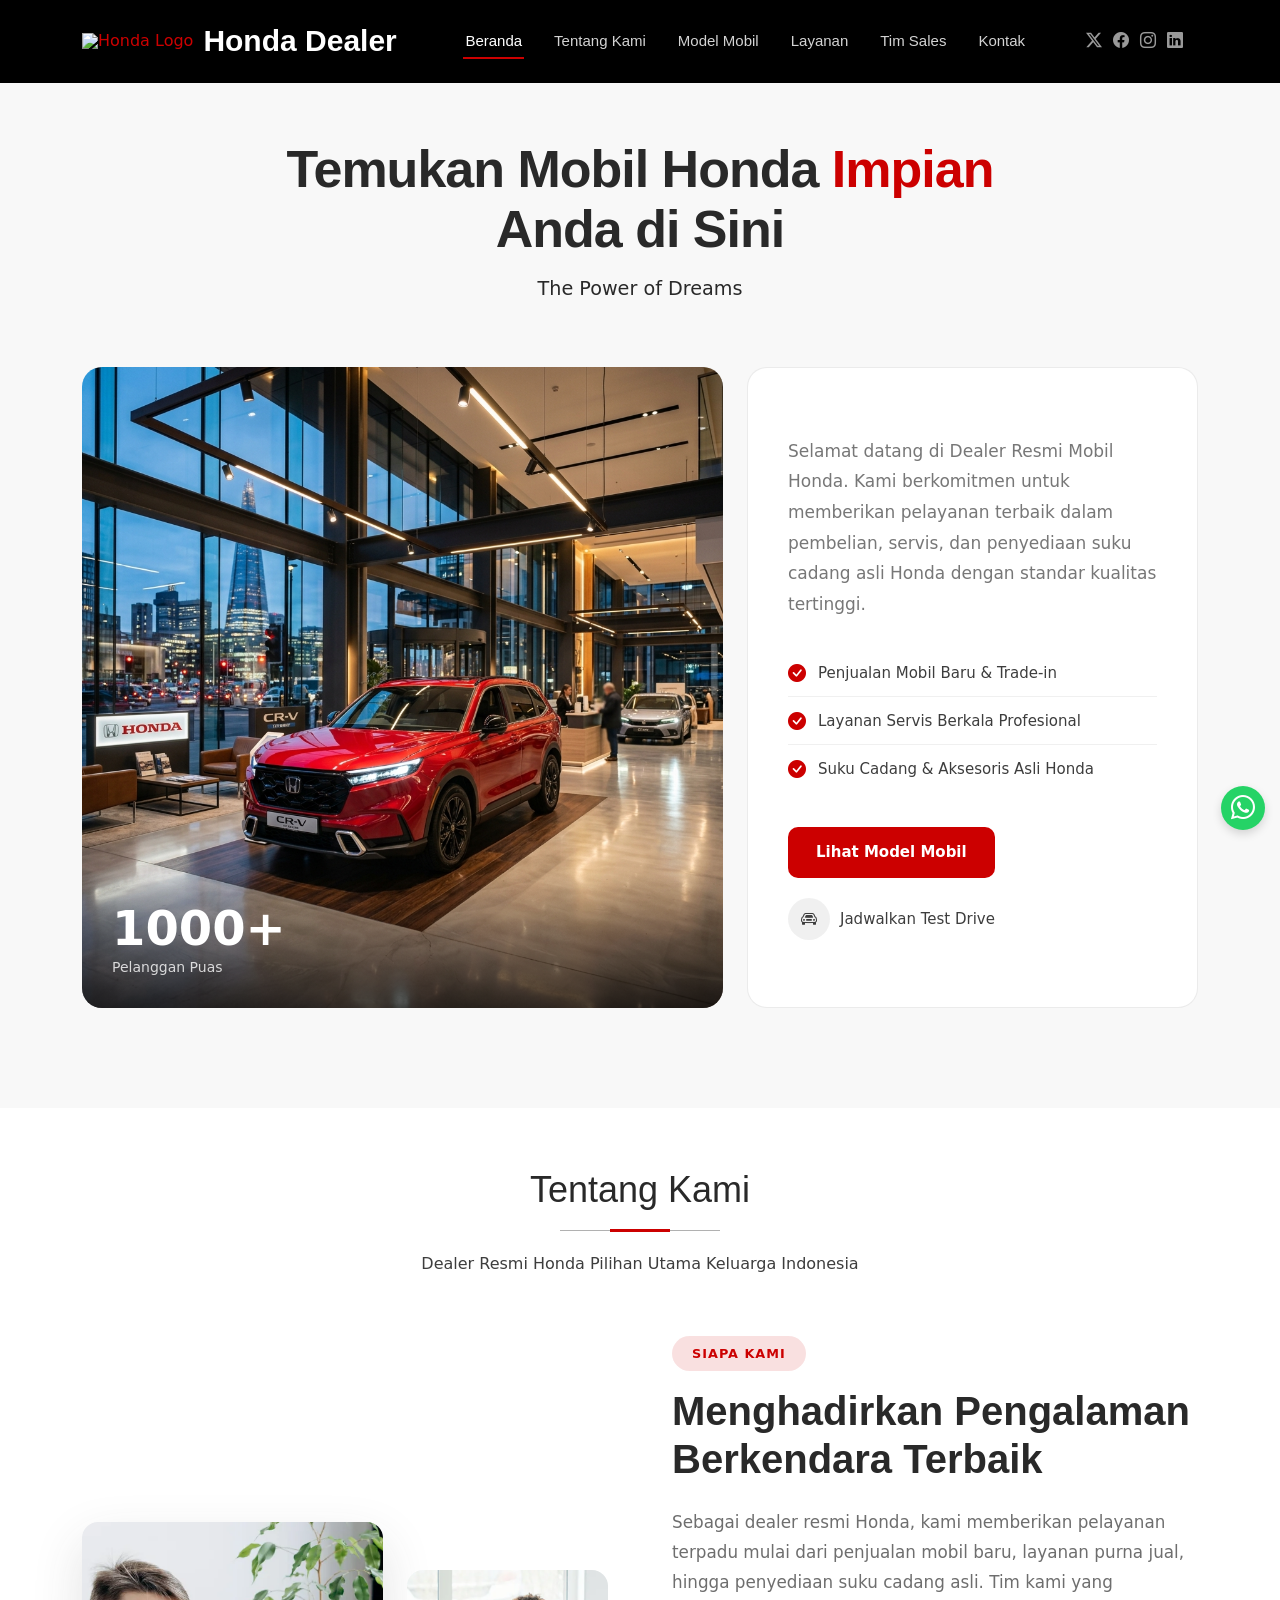
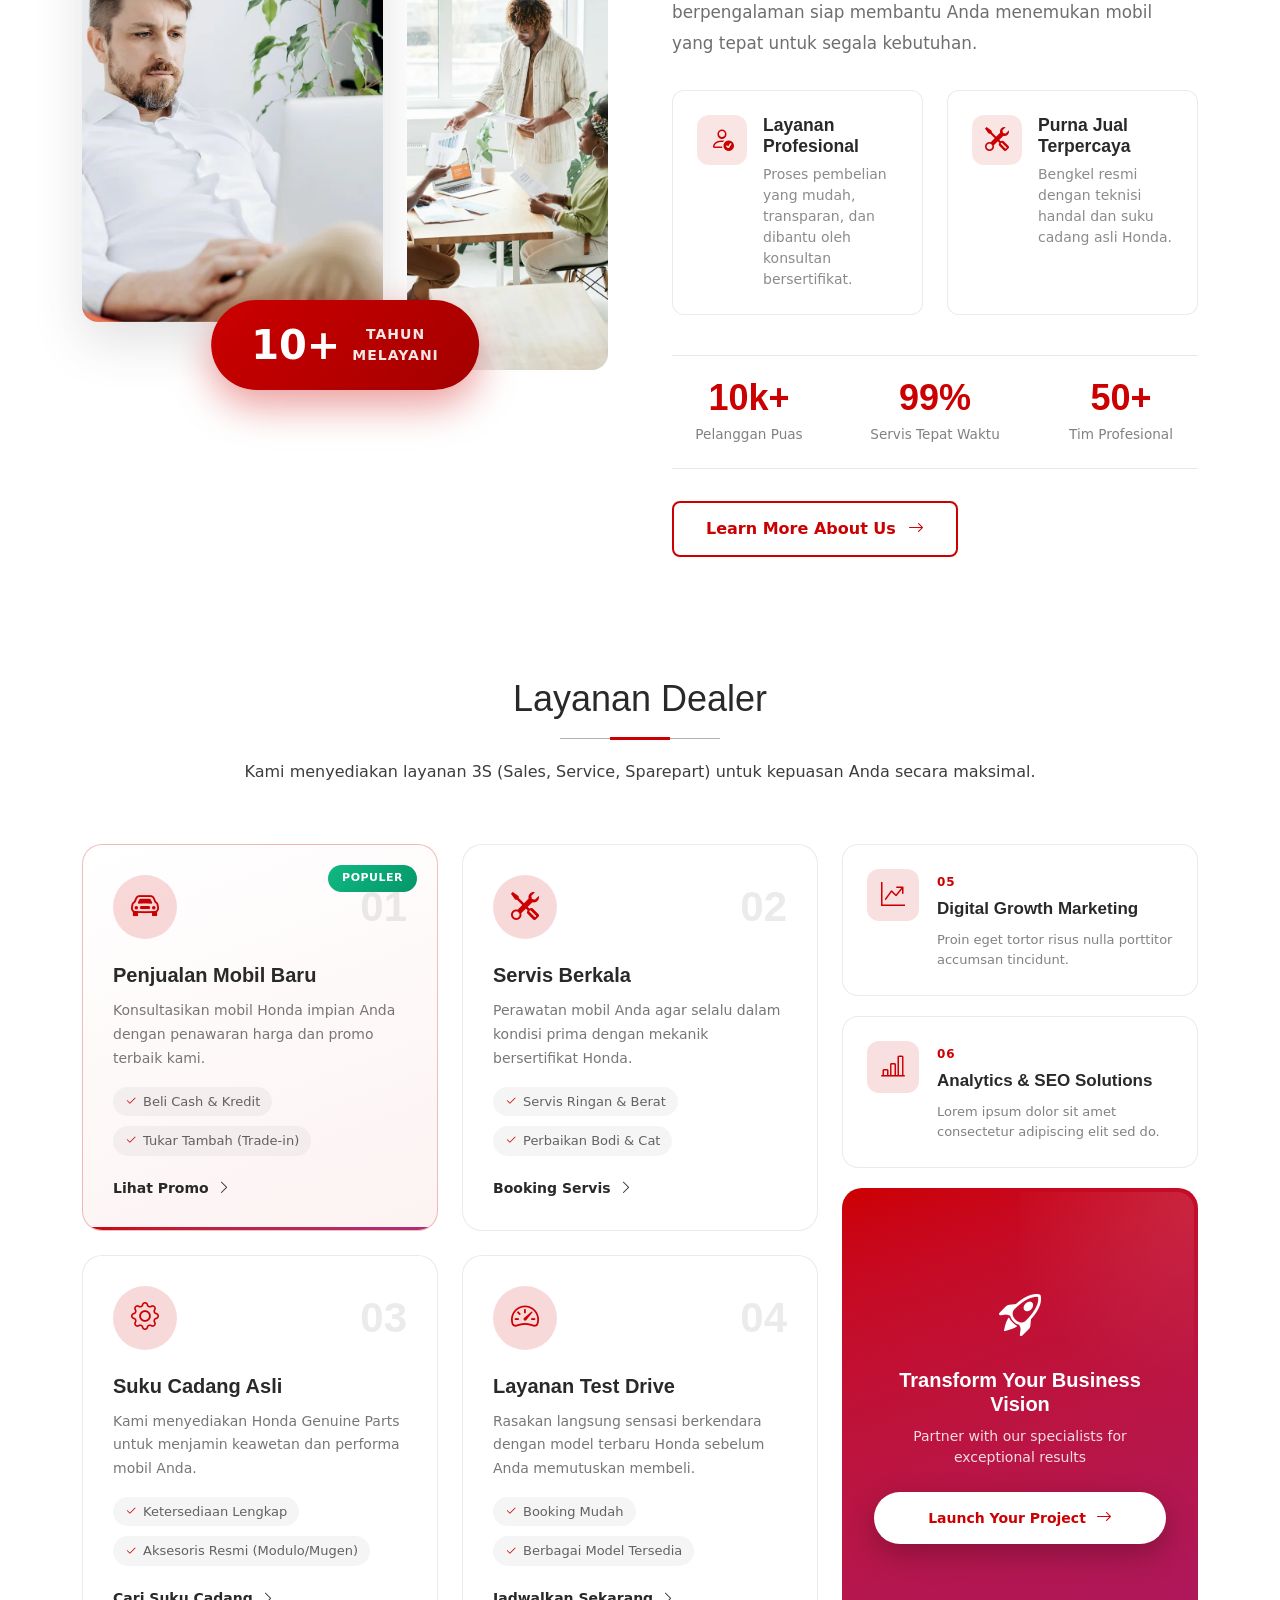
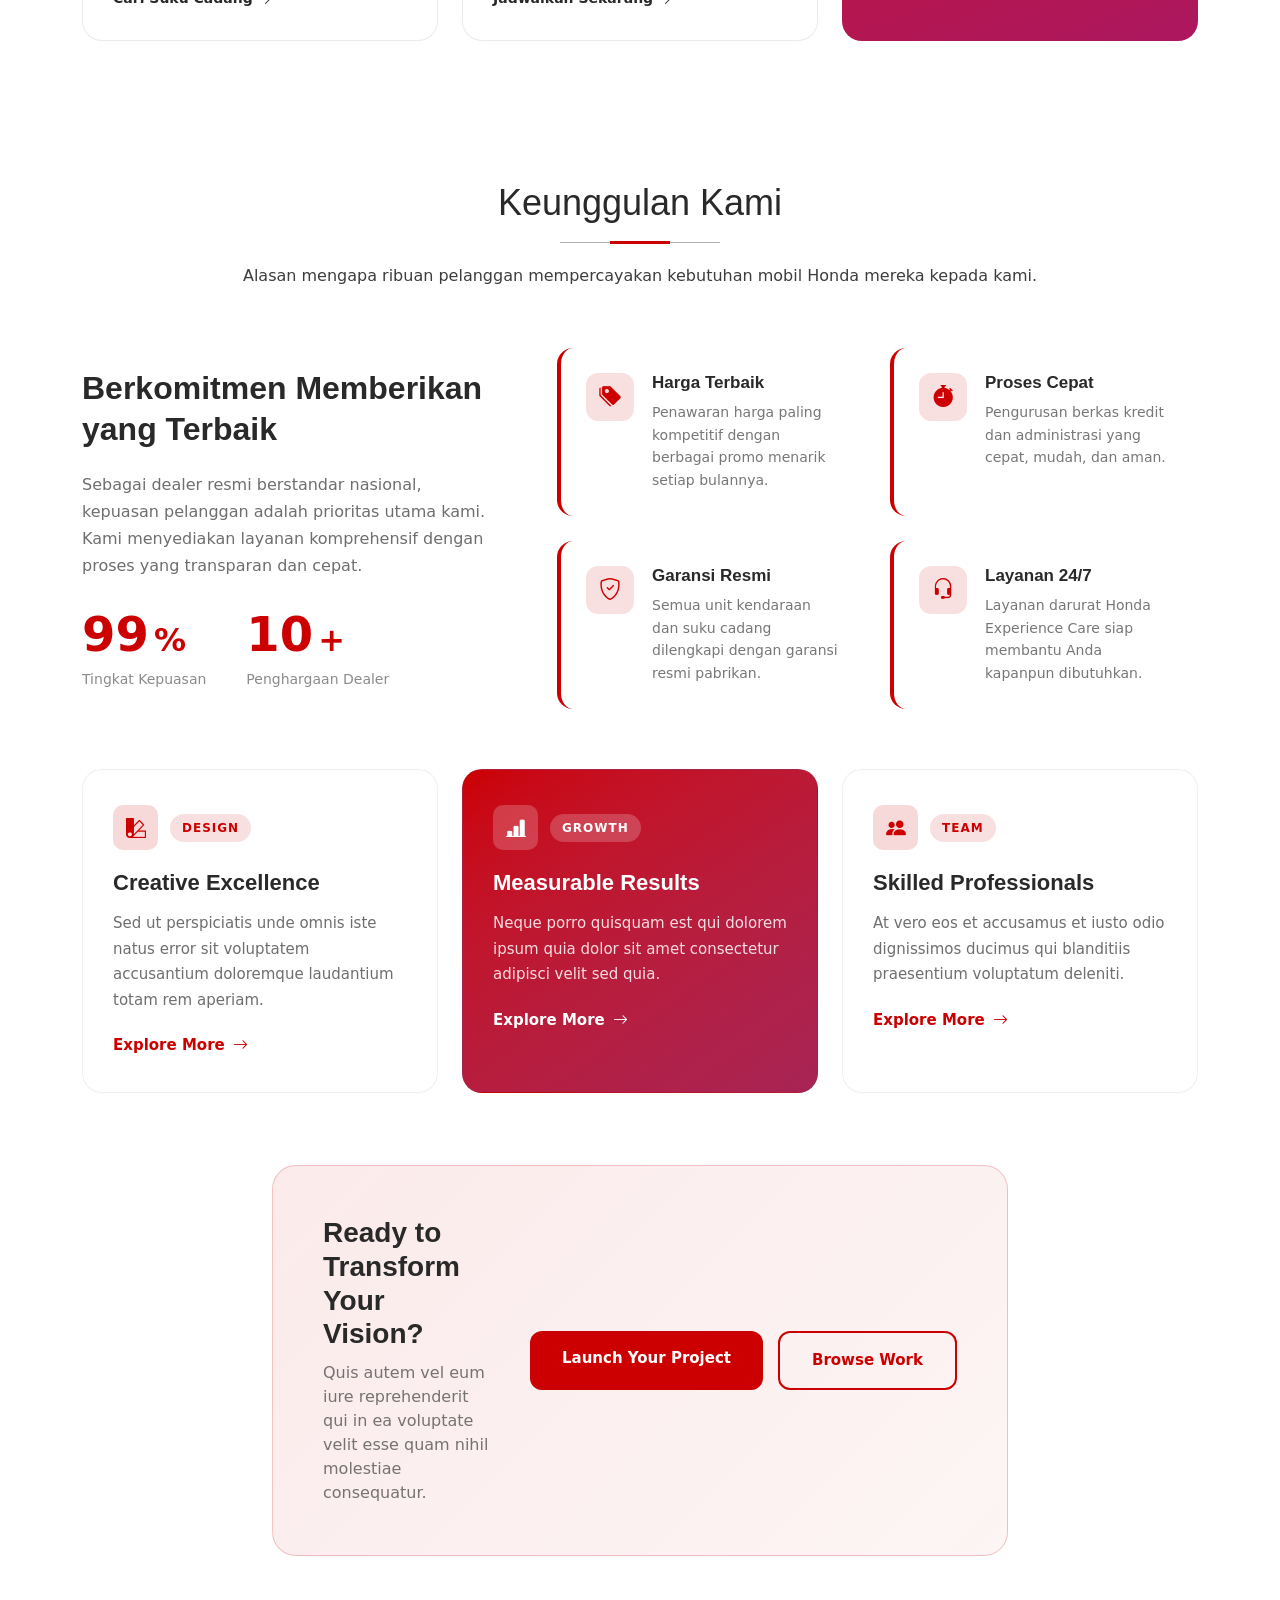
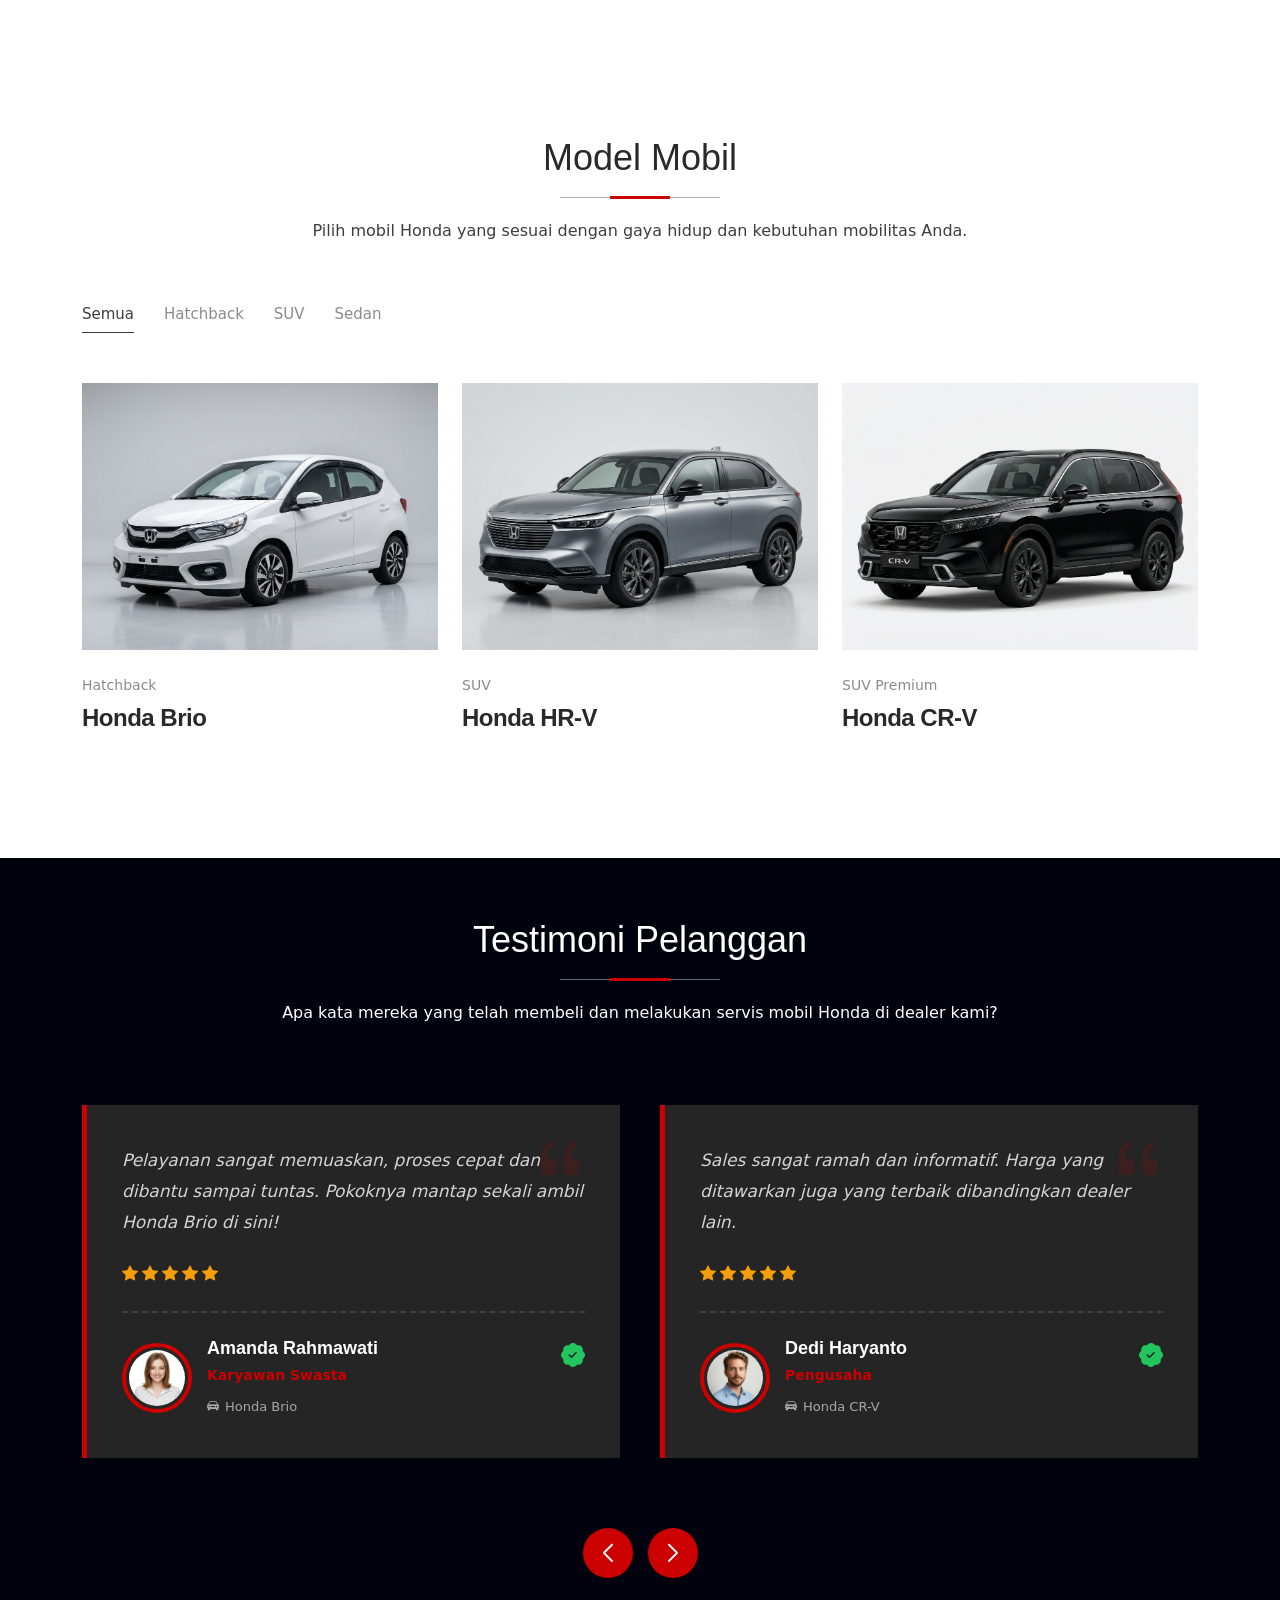
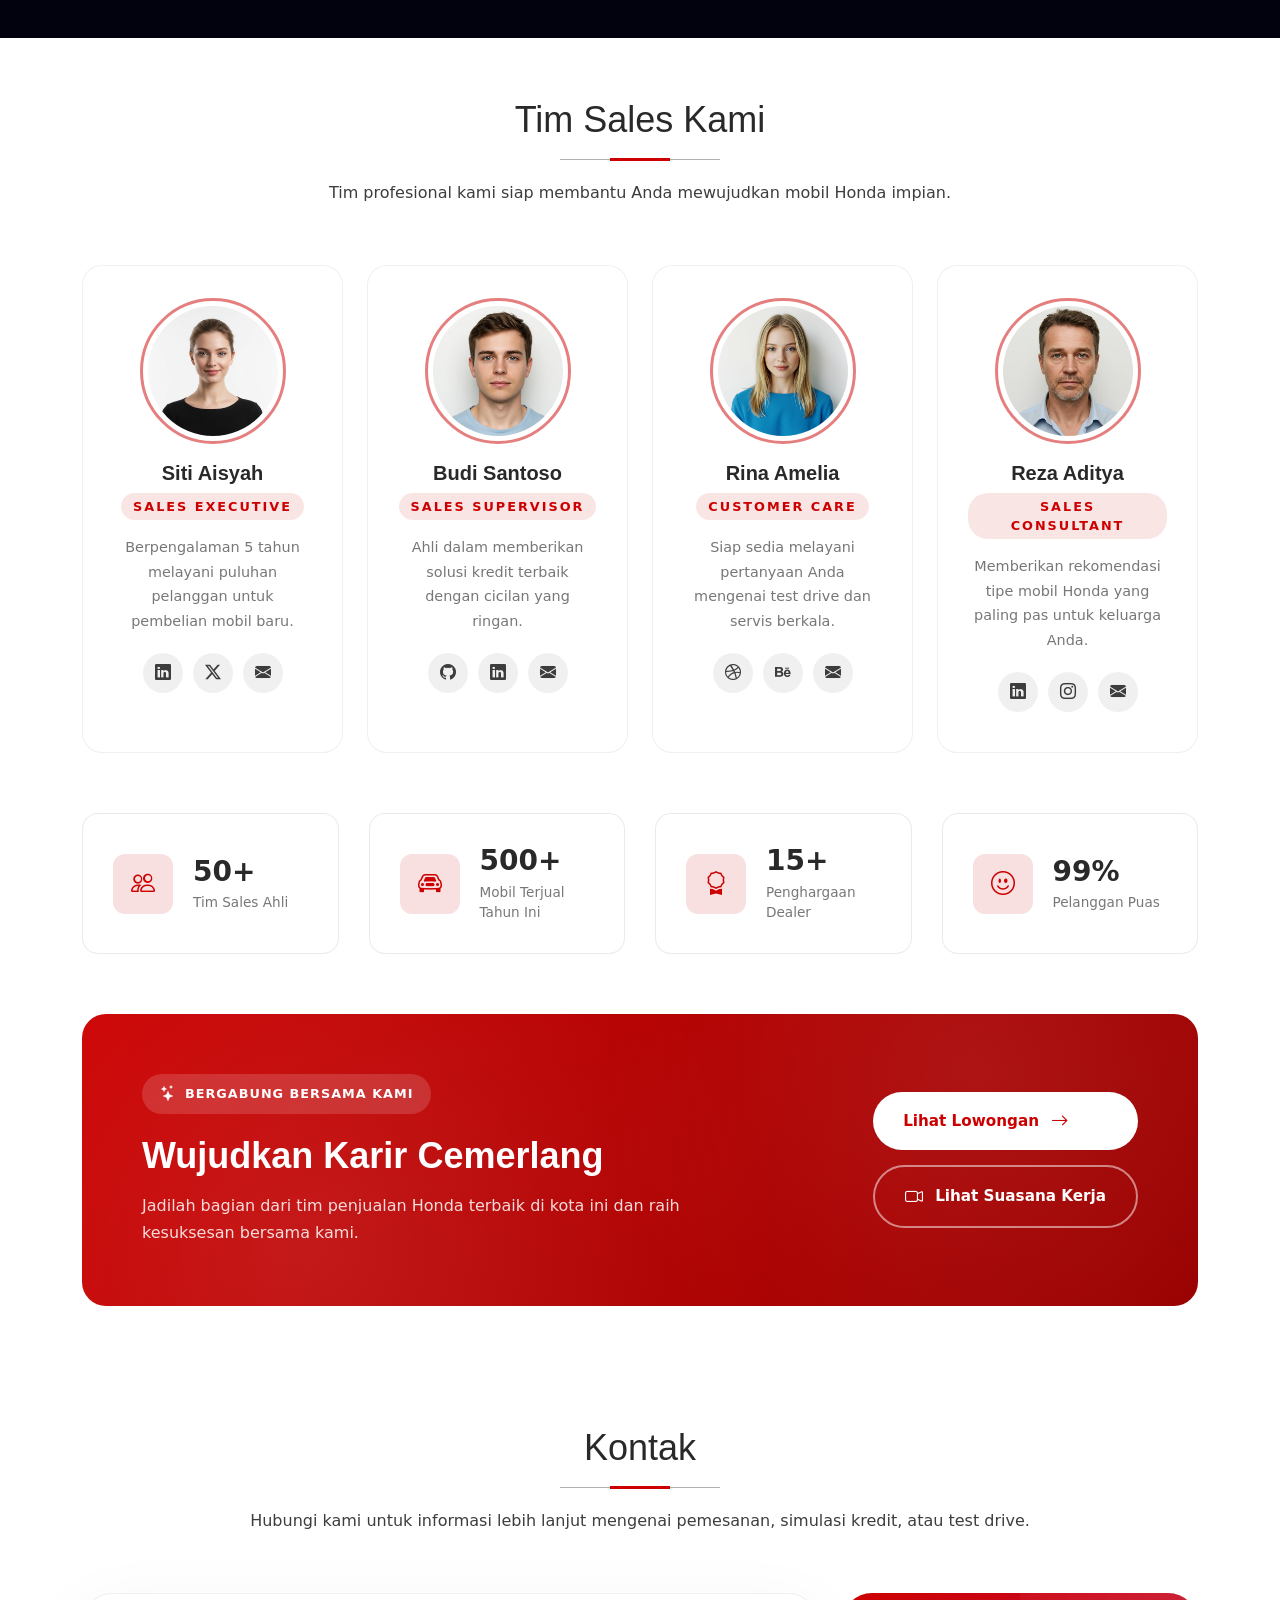
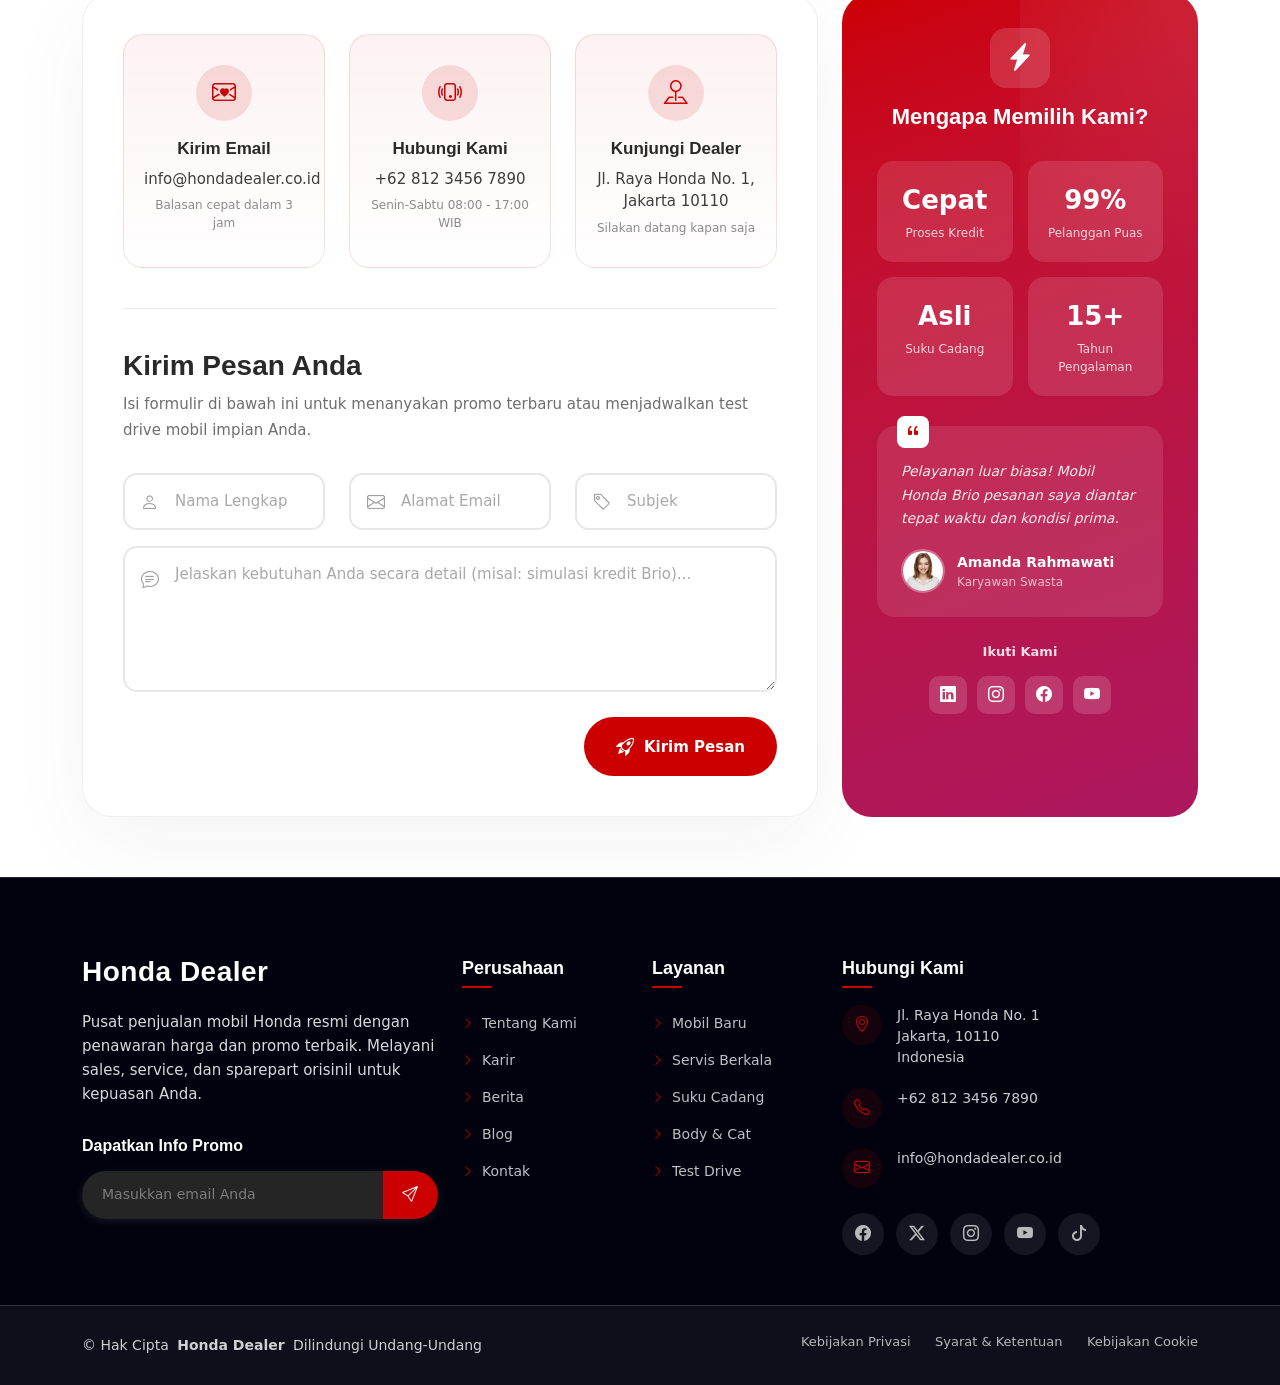
==== commit bd37fb71: "Add files via upload" ====
--- a/index.html
+++ b/index.html
@@ -77,8 +77,7 @@
     <div class="container position-relative d-flex align-items-center justify-content-between">
 
       <a href="index.html" class="logo d-flex align-items-center me-auto me-xl-0">
-        <!-- Uncomment the line below if you also wish to use an image logo -->
-        <!-- <img src="assets/img/logo.webp" alt=""> -->
+        <img src="assets/img/honda-logo.svg" alt="Honda Logo" style="max-height: 35px; margin-right: 10px;">
         <h1 class="sitename">Honda Dealer</h1>
       </a>
 
@@ -675,7 +674,7 @@
                 <div class="testimonial-quote">
                   <i class="bi bi-quote"></i>
                 </div>
-                <p class="testimonial-text">Adipiscing elit tempor incididunt ut labore et dolore magna aliqua. Ut enim ad minim veniam nostrud exercitation ullamco laboris consequat.</p>
+                <p class="testimonial-text">Pelayanan sangat memuaskan, proses cepat dan dibantu sampai tuntas. Pokoknya mantap sekali ambil Honda Brio di sini!</p>
                 <div class="stars-rating">
                   <i class="bi bi-star-fill"></i>
                   <i class="bi bi-star-fill"></i>
@@ -685,14 +684,14 @@
                 </div>
                 <div class="testimonial-author">
                   <div class="author-image">
-                    <img src="assets/img/person/person-f-3.webp" alt="Profile Image">
+                    <img src="assets/img/person/person-f-7.webp" alt="Profile Image">
                   </div>
                   <div class="author-details">
-                    <h4>Sophia Anderson</h4>
-                    <span>Creative Director</span>
+                    <h4>Amanda Rahmawati</h4>
+                    <span>Karyawan Swasta</span>
                     <div class="company-info">
-                      <i class="bi bi-briefcase-fill"></i>
-                      <span>DesignHub</span>
+                      <i class="bi bi-car-front-fill"></i>
+                      <span>Honda Brio</span>
                     </div>
                   </div>
                   <div class="verified-icon">
@@ -707,7 +706,7 @@
                 <div class="testimonial-quote">
                   <i class="bi bi-quote"></i>
                 </div>
-                <p class="testimonial-text">Duis aute irure dolor in reprehenderit voluptate velit esse cillum dolore fugiat nulla pariatur excepteur sint occaecat cupidatat proident.</p>
+                <p class="testimonial-text">Sales sangat ramah dan informatif. Harga yang ditawarkan juga yang terbaik dibandingkan dealer lain.</p>
                 <div class="stars-rating">
                   <i class="bi bi-star-fill"></i>
                   <i class="bi bi-star-fill"></i>
@@ -720,11 +719,11 @@
                     <img src="assets/img/person/person-m-7.webp" alt="Profile Image">
                   </div>
                   <div class="author-details">
-                    <h4>Marcus Thompson</h4>
-                    <span>Software Architect</span>
+                    <h4>Dedi Haryanto</h4>
+                    <span>Pengusaha</span>
                     <div class="company-info">
-                      <i class="bi bi-briefcase-fill"></i>
-                      <span>CloudSystems</span>
+                      <i class="bi bi-car-front-fill"></i>
+                      <span>Honda CR-V</span>
                     </div>
                   </div>
                   <div class="verified-icon">
@@ -739,7 +738,7 @@
                 <div class="testimonial-quote">
                   <i class="bi bi-quote"></i>
                 </div>
-                <p class="testimonial-text">Consectetur adipiscing elit sed eiusmod tempor incididunt labore dolore magna aliqua enim veniam quis nostrud exercitation ullamco laboris.</p>
+                <p class="testimonial-text">Trade-in mobil lama saya dihargai tinggi. Proses mudah dan tidak berbelit-belit. Terima kasih Honda!</p>
                 <div class="stars-rating">
                   <i class="bi bi-star-fill"></i>
                   <i class="bi bi-star-fill"></i>
@@ -752,11 +751,11 @@
                     <img src="assets/img/person/person-f-9.webp" alt="Profile Image">
                   </div>
                   <div class="author-details">
-                    <h4>Elena Kowalski</h4>
-                    <span>Brand Strategist</span>
+                    <h4>Elena Susanti</h4>
+                    <span>Wiraswasta</span>
                     <div class="company-info">
-                      <i class="bi bi-briefcase-fill"></i>
-                      <span>MediaPulse</span>
+                      <i class="bi bi-car-front-fill"></i>
+                      <span>Honda HR-V</span>
                     </div>
                   </div>
                   <div class="verified-icon">
@@ -766,69 +765,6 @@
               </div>
             </div><!-- End testimonial item -->
 
-            <div class="swiper-slide">
-              <div class="testimonial-item" data-aos="fade-up" data-aos-delay="100">
-                <div class="testimonial-quote">
-                  <i class="bi bi-quote"></i>
-                </div>
-                <p class="testimonial-text">Lorem ipsum dolor sit amet elit sed tempor incididunt labore dolore magna aliqua enim minim veniam nostrud exercitation commodo.</p>
-                <div class="stars-rating">
-                  <i class="bi bi-star-fill"></i>
-                  <i class="bi bi-star-fill"></i>
-                  <i class="bi bi-star-fill"></i>
-                  <i class="bi bi-star-fill"></i>
-                  <i class="bi bi-star-fill"></i>
-                </div>
-                <div class="testimonial-author">
-                  <div class="author-image">
-                    <img src="assets/img/person/person-m-4.webp" alt="Profile Image">
-                  </div>
-                  <div class="author-details">
-                    <h4>Daniel Okonkwo</h4>
-                    <span>Data Analyst</span>
-                    <div class="company-info">
-                      <i class="bi bi-briefcase-fill"></i>
-                      <span>InsightFlow</span>
-                    </div>
-                  </div>
-                  <div class="verified-icon">
-                    <i class="bi bi-patch-check-fill"></i>
-                  </div>
-                </div>
-              </div>
-            </div><!-- End testimonial item -->
-
-            <div class="swiper-slide">
-              <div class="testimonial-item" data-aos="fade-up" data-aos-delay="200">
-                <div class="testimonial-quote">
-                  <i class="bi bi-quote"></i>
-                </div>
-                <p class="testimonial-text">Ullamco laboris nisi aliquip commodo consequat duis aute irure dolor reprehenderit voluptate velit esse cillum dolore fugiat nulla.</p>
-                <div class="stars-rating">
-                  <i class="bi bi-star-fill"></i>
-                  <i class="bi bi-star-fill"></i>
-                  <i class="bi bi-star-fill"></i>
-                  <i class="bi bi-star-fill"></i>
-                  <i class="bi bi-star-fill"></i>
-                </div>
-                <div class="testimonial-author">
-                  <div class="author-image">
-                    <img src="assets/img/person/person-f-14.webp" alt="Profile Image">
-                  </div>
-                  <div class="author-details">
-                    <h4>Victoria Nguyen</h4>
-                    <span>Operations Manager</span>
-                    <div class="company-info">
-                      <i class="bi bi-briefcase-fill"></i>
-                      <span>ScalePro</span>
-                    </div>
-                  </div>
-                  <div class="verified-icon">
-                    <i class="bi bi-patch-check-fill"></i>
-                  </div>
-                </div>
-              </div>
-            </div><!-- End testimonial item -->
           </div>
           <div class="swiper-navigation-wrapper">
             <div class="swiper-button-prev"></div>
@@ -845,8 +781,8 @@
 
       <!-- Section Title -->
       <div class="container section-title" data-aos="fade-up">
-        <h2>Team</h2>
-        <p>Necessitatibus eius consequatur ex aliquid fuga eum quidem sint consectetur velit</p>
+        <h2>Tim Sales Kami</h2>
+        <p>Tim profesional kami siap membantu Anda mewujudkan mobil Honda impian.</p>
       </div><!-- End Section Title -->
 
       <div class="container" data-aos="fade-up" data-aos-delay="100">
@@ -861,10 +797,10 @@
                   <div class="avatar-ring"></div>
                 </div>
                 <div class="member-info">
-                  <h4>Sophia Anderson</h4>
-                  <span class="position">Chief Executive Officer</span>
-                </div>
-                <p class="member-bio">Lorem ipsum dolor sit amet consectetur adipiscing elit sed do eiusmod tempor.</p>
+                  <h4>Siti Aisyah</h4>
+                  <span class="position">Sales Executive</span>
+                </div>
+                <p class="member-bio">Berpengalaman 5 tahun melayani puluhan pelanggan untuk pembelian mobil baru.</p>
                 <div class="social-links">
                   <a href="#" aria-label="LinkedIn"><i class="bi bi-linkedin"></i></a>
                   <a href="#" aria-label="Twitter"><i class="bi bi-twitter-x"></i></a>
@@ -882,10 +818,10 @@
                   <div class="avatar-ring"></div>
                 </div>
                 <div class="member-info">
-                  <h4>Marcus Chen</h4>
-                  <span class="position">Technical Director</span>
-                </div>
-                <p class="member-bio">Ut enim ad minima veniam quis nostrum exercitationem ullam corporis suscipit.</p>
+                  <h4>Budi Santoso</h4>
+                  <span class="position">Sales Supervisor</span>
+                </div>
+                <p class="member-bio">Ahli dalam memberikan solusi kredit terbaik dengan cicilan yang ringan.</p>
                 <div class="social-links">
                   <a href="#" aria-label="GitHub"><i class="bi bi-github"></i></a>
                   <a href="#" aria-label="LinkedIn"><i class="bi bi-linkedin"></i></a>
@@ -903,10 +839,10 @@
                   <div class="avatar-ring"></div>
                 </div>
                 <div class="member-info">
-                  <h4>Emma Richardson</h4>
-                  <span class="position">Creative Lead</span>
-                </div>
-                <p class="member-bio">Duis aute irure dolor reprehenderit voluptate velit esse cillum dolore fugiat.</p>
+                  <h4>Rina Amelia</h4>
+                  <span class="position">Customer Care</span>
+                </div>
+                <p class="member-bio">Siap sedia melayani pertanyaan Anda mengenai test drive dan servis berkala.</p>
                 <div class="social-links">
                   <a href="#" aria-label="Dribbble"><i class="bi bi-dribbble"></i></a>
                   <a href="#" aria-label="Behance"><i class="bi bi-behance"></i></a>
@@ -924,10 +860,10 @@
                   <div class="avatar-ring"></div>
                 </div>
                 <div class="member-info">
-                  <h4>Brandon Walsh</h4>
-                  <span class="position">Growth Strategist</span>
-                </div>
-                <p class="member-bio">Excepteur sint occaecat cupidatat non proident sunt culpa qui officia deserunt.</p>
+                  <h4>Reza Aditya</h4>
+                  <span class="position">Sales Consultant</span>
+                </div>
+                <p class="member-bio">Memberikan rekomendasi tipe mobil Honda yang paling pas untuk keluarga Anda.</p>
                 <div class="social-links">
                   <a href="#" aria-label="LinkedIn"><i class="bi bi-linkedin"></i></a>
                   <a href="#" aria-label="Instagram"><i class="bi bi-instagram"></i></a>
@@ -937,48 +873,6 @@
             </div>
           </div><!-- End Team Card -->
 
-          <div class="col-xl-3 col-lg-4 col-md-6" data-aos="zoom-in" data-aos-delay="300">
-            <div class="team-card">
-              <div class="card-inner">
-                <div class="avatar-container">
-                  <img src="assets/img/person/person-f-13.webp" alt="Team member" class="img-fluid">
-                  <div class="avatar-ring"></div>
-                </div>
-                <div class="member-info">
-                  <h4>Olivia Martinez</h4>
-                  <span class="position">Product Strategist</span>
-                </div>
-                <p class="member-bio">Sed ut perspiciatis unde omnis iste natus error sit voluptatem accusantium.</p>
-                <div class="social-links">
-                  <a href="#" aria-label="LinkedIn"><i class="bi bi-linkedin"></i></a>
-                  <a href="#" aria-label="Twitter"><i class="bi bi-twitter-x"></i></a>
-                  <a href="#" aria-label="Email"><i class="bi bi-envelope-fill"></i></a>
-                </div>
-              </div>
-            </div>
-          </div><!-- End Team Card -->
-
-          <div class="col-xl-3 col-lg-4 col-md-6" data-aos="zoom-in" data-aos-delay="350">
-            <div class="team-card">
-              <div class="card-inner">
-                <div class="avatar-container">
-                  <img src="assets/img/person/person-m-9.webp" alt="Team member" class="img-fluid">
-                  <div class="avatar-ring"></div>
-                </div>
-                <div class="member-info">
-                  <h4>Ryan Thompson</h4>
-                  <span class="position">Lead Developer</span>
-                </div>
-                <p class="member-bio">Nemo enim ipsam voluptatem quia voluptas sit aspernatur aut odit fugit.</p>
-                <div class="social-links">
-                  <a href="#" aria-label="GitHub"><i class="bi bi-github"></i></a>
-                  <a href="#" aria-label="Stack Overflow"><i class="bi bi-stack-overflow"></i></a>
-                  <a href="#" aria-label="Email"><i class="bi bi-envelope-fill"></i></a>
-                </div>
-              </div>
-            </div>
-          </div><!-- End Team Card -->
-
         </div>
 
         <div class="stats-row" data-aos="fade-up" data-aos-delay="200">
@@ -987,17 +881,17 @@
               <i class="bi bi-people"></i>
             </div>
             <div class="stat-data">
-              <span class="stat-value">85+</span>
-              <span class="stat-label">Expert Team Members</span>
+              <span class="stat-value">50+</span>
+              <span class="stat-label">Tim Sales Ahli</span>
             </div>
           </div>
           <div class="stat-item">
             <div class="stat-icon">
-              <i class="bi bi-geo-alt"></i>
+              <i class="bi bi-car-front"></i>
             </div>
             <div class="stat-data">
-              <span class="stat-value">18</span>
-              <span class="stat-label">Worldwide Offices</span>
+              <span class="stat-value">500+</span>
+              <span class="stat-label">Mobil Terjual Tahun Ini</span>
             </div>
           </div>
           <div class="stat-item">
@@ -1005,8 +899,8 @@
               <i class="bi bi-award"></i>
             </div>
             <div class="stat-data">
-              <span class="stat-value">40+</span>
-              <span class="stat-label">Awards Received</span>
+              <span class="stat-value">15+</span>
+              <span class="stat-label">Penghargaan Dealer</span>
             </div>
           </div>
           <div class="stat-item">
@@ -1014,8 +908,8 @@
               <i class="bi bi-emoji-smile"></i>
             </div>
             <div class="stat-data">
-              <span class="stat-value">96%</span>
-              <span class="stat-label">Employee Happiness</span>
+              <span class="stat-value">99%</span>
+              <span class="stat-label">Pelanggan Puas</span>
             </div>
           </div>
         </div>
@@ -1024,18 +918,18 @@
           <div class="banner-bg-pattern"></div>
           <div class="banner-content">
             <div class="banner-text">
-              <span class="badge-label"><i class="bi bi-stars"></i> Join Our Team</span>
-              <h3>Shape the Future With Us</h3>
-              <p>Neque porro quisquam est qui dolorem ipsum quia dolor sit amet consectetur adipisci velit sed quia non numquam eius modi tempora.</p>
+              <span class="badge-label"><i class="bi bi-stars"></i> Bergabung Bersama Kami</span>
+              <h3>Wujudkan Karir Cemerlang</h3>
+              <p>Jadilah bagian dari tim penjualan Honda terbaik di kota ini dan raih kesuksesan bersama kami.</p>
             </div>
             <div class="banner-actions">
               <a href="#" class="btn-primary-action">
-                <span>View Open Positions</span>
+                <span>Lihat Lowongan</span>
                 <i class="bi bi-arrow-right"></i>
               </a>
               <a href="#" class="btn-secondary-action">
                 <i class="bi bi-camera-video"></i>
-                <span>See Life at Company</span>
+                <span>Lihat Suasana Kerja</span>
               </a>
             </div>
           </div>
@@ -1045,411 +939,15 @@
 
     </section><!-- /Team Section -->
 
-    <!-- Pricing Section -->
-    <section id="pricing" class="pricing section">
+    <!-- Pricing and FAQ Sections Removed -->
+
+    <!-- Contact Section -->
+    <section id="contact" class="contact section">
 
       <!-- Section Title -->
       <div class="container section-title" data-aos="fade-up">
-        <h2>Pricing</h2>
-        <p>Necessitatibus eius consequatur ex aliquid fuga eum quidem sint consectetur velit</p>
-      </div><!-- End Section Title -->
-
-      <div class="container" data-aos="fade-up" data-aos-delay="100">
-
-        <div class="row g-4 justify-content-center">
-
-          <!-- Essential Plan -->
-          <div class="col-lg-4 col-md-6" data-aos="fade-right" data-aos-delay="150">
-            <div class="pricing-card">
-              <div class="card-header">
-                <span class="plan-icon"><i class="bi bi-star"></i></span>
-                <h3 class="plan-title">Essential</h3>
-                <p class="plan-subtitle">Perfect for individuals</p>
-              </div>
-              <div class="card-body">
-                <div class="price-wrapper">
-                  <span class="currency">$</span>
-                  <span class="amount monthly-price">24</span>
-                  <span class="amount annual-price">19</span>
-                  <span class="period">/mo</span>
-                </div>
-                <p class="billing-info monthly-billing">Charged each month</p>
-                <p class="billing-info annual-billing">$228 billed annually</p>
-                <ul class="feature-list">
-                  <li><i class="bi bi-check-circle-fill"></i> 3 active projects</li>
-                  <li><i class="bi bi-check-circle-fill"></i> 5 GB secure storage</li>
-                  <li><i class="bi bi-check-circle-fill"></i> Email assistance</li>
-                  <li><i class="bi bi-check-circle-fill"></i> Standard reports</li>
-                </ul>
-                <a href="#" class="btn-pricing">Choose Essential</a>
-              </div>
-            </div>
-          </div><!-- End Essential Plan -->
-
-          <!-- Growth Plan (Highlighted) -->
-          <div class="col-lg-4 col-md-6" data-aos="fade-up" data-aos-delay="200">
-            <div class="pricing-card highlighted">
-              <div class="card-header">
-                <span class="plan-icon"><i class="bi bi-gem"></i></span>
-                <h3 class="plan-title">Growth</h3>
-                <p class="plan-subtitle">Ideal for growing teams</p>
-              </div>
-              <div class="card-body">
-                <div class="price-wrapper">
-                  <span class="currency">$</span>
-                  <span class="amount monthly-price">59</span>
-                  <span class="amount annual-price">47</span>
-                  <span class="period">/mo</span>
-                </div>
-                <p class="billing-info monthly-billing">Charged each month</p>
-                <p class="billing-info annual-billing">$564 billed annually</p>
-                <ul class="feature-list">
-                  <li><i class="bi bi-check-circle-fill"></i> Unlimited projects</li>
-                  <li><i class="bi bi-check-circle-fill"></i> 50 GB secure storage</li>
-                  <li><i class="bi bi-check-circle-fill"></i> Live chat support</li>
-                  <li><i class="bi bi-check-circle-fill"></i> Advanced analytics</li>
-                  <li><i class="bi bi-check-circle-fill"></i> API access</li>
-                  <li><i class="bi bi-check-circle-fill"></i> Team workspaces</li>
-                </ul>
-                <a href="#" class="btn-pricing">Begin Free Trial</a>
-                <span class="trial-note">7 days free, no card required</span>
-              </div>
-            </div>
-          </div><!-- End Growth Plan -->
-
-          <!-- Business Plan -->
-          <div class="col-lg-4 col-md-6" data-aos="fade-left" data-aos-delay="250">
-            <div class="pricing-card">
-              <div class="card-header">
-                <span class="plan-icon"><i class="bi bi-briefcase"></i></span>
-                <h3 class="plan-title">Business</h3>
-                <p class="plan-subtitle">For large organizations</p>
-              </div>
-              <div class="card-body">
-                <div class="price-wrapper custom-pricing">
-                  <span class="custom-text">Let's Talk</span>
-                </div>
-                <p class="billing-info">Customized for your needs</p>
-                <ul class="feature-list">
-                  <li><i class="bi bi-check-circle-fill"></i> All Growth features</li>
-                  <li><i class="bi bi-check-circle-fill"></i> Unlimited storage</li>
-                  <li><i class="bi bi-check-circle-fill"></i> Dedicated support rep</li>
-                  <li><i class="bi bi-check-circle-fill"></i> Custom integrations</li>
-                  <li><i class="bi bi-check-circle-fill"></i> Enterprise SLA</li>
-                </ul>
-                <a href="#" class="btn-pricing">Request Demo</a>
-              </div>
-            </div>
-          </div><!-- End Business Plan -->
-
-        </div>
-
-        <div class="security-badges" data-aos="zoom-in" data-aos-delay="300">
-          <div class="badge-item">
-            <i class="bi bi-lock-fill"></i>
-            <div class="badge-content">
-              <strong>256-bit Encryption</strong>
-              <span>Bank-level security</span>
-            </div>
-          </div>
-          <div class="badge-item">
-            <i class="bi bi-graph-up-arrow"></i>
-            <div class="badge-content">
-              <strong>99.99% Uptime</strong>
-              <span>Reliable service</span>
-            </div>
-          </div>
-          <div class="badge-item">
-            <i class="bi bi-clock-history"></i>
-            <div class="badge-content">
-              <strong>Hourly Backups</strong>
-              <span>Data protection</span>
-            </div>
-          </div>
-          <div class="badge-item">
-            <i class="bi bi-globe2"></i>
-            <div class="badge-content">
-              <strong>SOC 2 Certified</strong>
-              <span>Industry compliant</span>
-            </div>
-          </div>
-        </div>
-
-        <div class="help-links" data-aos="fade-up" data-aos-delay="350">
-          <a href="#"><i class="bi bi-list-columns-reverse"></i> View Comparison</a>
-          <a href="#"><i class="bi bi-question-circle"></i> Questions &amp; Answers</a>
-          <a href="#"><i class="bi bi-headset"></i> Contact Support</a>
-        </div>
-
-      </div>
-
-    </section><!-- /Pricing Section -->
-
-    <!-- Faq Section -->
-    <section id="faq" class="faq section">
-
-      <!-- Section Title -->
-      <div class="container section-title" data-aos="fade-up">
-        <h2>Frequently Asked Questions</h2>
-        <p>Necessitatibus eius consequatur ex aliquid fuga eum quidem sint consectetur velit</p>
-      </div><!-- End Section Title -->
-
-      <div class="container" data-aos="fade-up" data-aos-delay="100">
-
-        <div class="faq-wrapper">
-          <div class="faq-categories" data-aos="fade-right" data-aos-delay="150">
-            <ul class="nav nav-tabs" role="tablist">
-              <li class="nav-item" role="presentation">
-                <button class="category-card active" data-bs-toggle="tab" data-bs-target="#faq-general" type="button" role="tab" aria-selected="true">
-                  <div class="category-icon">
-                    <i class="bi bi-info-circle"></i>
-                  </div>
-                  <div class="category-info">
-                    <h5>General</h5>
-                    <span>5 questions</span>
-                  </div>
-                </button>
-              </li>
-              <li class="nav-item" role="presentation">
-                <button class="category-card" data-bs-toggle="tab" data-bs-target="#faq-billing" type="button" role="tab" aria-selected="false">
-                  <div class="category-icon">
-                    <i class="bi bi-credit-card"></i>
-                  </div>
-                  <div class="category-info">
-                    <h5>Billing</h5>
-                    <span>4 questions</span>
-                  </div>
-                </button>
-              </li>
-              <li class="nav-item" role="presentation">
-                <button class="category-card" data-bs-toggle="tab" data-bs-target="#faq-technical" type="button" role="tab" aria-selected="false">
-                  <div class="category-icon">
-                    <i class="bi bi-gear"></i>
-                  </div>
-                  <div class="category-info">
-                    <h5>Technical</h5>
-                    <span>6 questions</span>
-                  </div>
-                </button>
-              </li>
-            </ul>
-            <div class="help-box">
-              <div class="help-icon">
-                <i class="bi bi-headset"></i>
-              </div>
-              <h4>Still need help?</h4>
-              <p>Donec sollicitudin molestie malesuada pellentesque.</p>
-              <a href="#contact" class="help-link">
-                Get in Touch
-                <i class="bi bi-arrow-right-circle"></i>
-              </a>
-            </div>
-          </div>
-
-          <div class="faq-content-area" data-aos="fade-left" data-aos-delay="200">
-            <div class="faq-header-info">
-              <span class="questions-count">15+ Questions Answered</span>
-              <div class="search-box">
-                <i class="bi bi-search"></i>
-                <input type="text" placeholder="Search questions...">
-              </div>
-            </div>
-
-            <div class="tab-content">
-              <!-- General Tab -->
-              <div class="tab-pane fade show active" id="faq-general" role="tabpanel">
-                <div class="faq-list">
-                  <div class="faq-item faq-active" data-aos="zoom-in" data-aos-delay="250">
-                    <h3 class="faq-question">
-                      <span class="question-icon"><i class="bi bi-question-circle"></i></span>
-                      Vivamus suscipit tortor eget felis porttitor volutpat?
-                      <span class="toggle-icon"><i class="bi bi-chevron-down"></i></span>
-                    </h3>
-                    <div class="faq-answer">
-                      <p>Curabitur arcu erat accumsan id imperdiet et porttitor at sem. Donec rutrum congue leo eget malesuada vestibulum ante ipsum primis in faucibus orci luctus et ultrices posuere cubilia curae. Praesent sapien massa convallis a pellentesque nec egestas non nisi vivamus magna.</p>
-                    </div>
-                  </div><!-- End FAQ Item -->
-
-                  <div class="faq-item" data-aos="zoom-in" data-aos-delay="300">
-                    <h3 class="faq-question">
-                      <span class="question-icon"><i class="bi bi-question-circle"></i></span>
-                      Nulla quis lorem ut libero malesuada feugiat proin?
-                      <span class="toggle-icon"><i class="bi bi-chevron-down"></i></span>
-                    </h3>
-                    <div class="faq-answer">
-                      <p>Nulla porttitor accumsan tincidunt mauris blandit aliquet elit eget tincidunt nibh pulvinar a cras ultricies ligula sed magna dictum porta. Vivamus suscipit tortor eget felis porttitor volutpat sed porttitor lectus nibh.</p>
-                    </div>
-                  </div><!-- End FAQ Item -->
-
-                  <div class="faq-item" data-aos="zoom-in" data-aos-delay="350">
-                    <h3 class="faq-question">
-                      <span class="question-icon"><i class="bi bi-question-circle"></i></span>
-                      Quisque velit nisi pretium ut lacinia elementum?
-                      <span class="toggle-icon"><i class="bi bi-chevron-down"></i></span>
-                    </h3>
-                    <div class="faq-answer">
-                      <p>Quisque velit nisi pretium ut lacinia in elementum id enim vestibulum ac diam sit amet quam vehicula elementum sed sit amet dui. Donec sollicitudin molestie malesuada pellentesque in ipsum id orci porta dapibus.</p>
-                    </div>
-                  </div><!-- End FAQ Item -->
-
-                  <div class="faq-item" data-aos="zoom-in" data-aos-delay="400">
-                    <h3 class="faq-question">
-                      <span class="question-icon"><i class="bi bi-question-circle"></i></span>
-                      Mauris blandit aliquet elit eget tincidunt nibh?
-                      <span class="toggle-icon"><i class="bi bi-chevron-down"></i></span>
-                    </h3>
-                    <div class="faq-answer">
-                      <p>Sed ut perspiciatis unde omnis iste natus error sit voluptatem accusantium doloremque laudantium totam rem aperiam eaque ipsa quae ab illo inventore veritatis et quasi architecto. Nemo enim ipsam voluptatem quia voluptas sit aspernatur.</p>
-                    </div>
-                  </div><!-- End FAQ Item -->
-
-                  <div class="faq-item" data-aos="zoom-in" data-aos-delay="450">
-                    <h3 class="faq-question">
-                      <span class="question-icon"><i class="bi bi-question-circle"></i></span>
-                      Cras ultricies ligula sed magna dictum porta?
-                      <span class="toggle-icon"><i class="bi bi-chevron-down"></i></span>
-                    </h3>
-                    <div class="faq-answer">
-                      <p>At vero eos et accusamus et iusto odio dignissimos ducimus qui blanditiis praesentium voluptatum deleniti atque corrupti quos dolores et quas molestias excepturi sint occaecati cupiditate non provident similique sunt in culpa.</p>
-                    </div>
-                  </div><!-- End FAQ Item -->
-                </div>
-              </div><!-- End General Tab -->
-
-              <!-- Billing Tab -->
-              <div class="tab-pane fade" id="faq-billing" role="tabpanel">
-                <div class="faq-list">
-                  <div class="faq-item faq-active" data-aos="zoom-in" data-aos-delay="250">
-                    <h3 class="faq-question">
-                      <span class="question-icon"><i class="bi bi-question-circle"></i></span>
-                      Pellentesque habitant morbi tristique senectus?
-                      <span class="toggle-icon"><i class="bi bi-chevron-down"></i></span>
-                    </h3>
-                    <div class="faq-answer">
-                      <p>Lorem ipsum dolor sit amet consectetur adipiscing elit. Proin ac nunc at felis tristique condimentum sit amet vel risus. Morbi vestibulum sapien nec magna ultrices lacinia sed vitae mauris convallis pretium.</p>
-                    </div>
-                  </div><!-- End FAQ Item -->
-
-                  <div class="faq-item" data-aos="zoom-in" data-aos-delay="300">
-                    <h3 class="faq-question">
-                      <span class="question-icon"><i class="bi bi-question-circle"></i></span>
-                      Aenean commodo ligula eget dolor massa?
-                      <span class="toggle-icon"><i class="bi bi-chevron-down"></i></span>
-                    </h3>
-                    <div class="faq-answer">
-                      <p>Donec quam felis ultricies nec pellentesque eu pretium quis sem. Nulla consequat massa quis enim vestibulum ante ipsum primis in faucibus orci luctus et ultrices posuere cubilia curae sed cursus mauris.</p>
-                    </div>
-                  </div><!-- End FAQ Item -->
-
-                  <div class="faq-item" data-aos="zoom-in" data-aos-delay="350">
-                    <h3 class="faq-question">
-                      <span class="question-icon"><i class="bi bi-question-circle"></i></span>
-                      Etiam ultricies nisi vel augue curabitur?
-                      <span class="toggle-icon"><i class="bi bi-chevron-down"></i></span>
-                    </h3>
-                    <div class="faq-answer">
-                      <p>Maecenas tempus tellus eget condimentum rhoncus sem quam semper libero sit amet adipiscing sem neque sed ipsum. Nam quam nunc blandit vel luctus pulvinar hendrerit id lorem praesent.</p>
-                    </div>
-                  </div><!-- End FAQ Item -->
-
-                  <div class="faq-item" data-aos="zoom-in" data-aos-delay="400">
-                    <h3 class="faq-question">
-                      <span class="question-icon"><i class="bi bi-question-circle"></i></span>
-                      Integer tincidunt cras dapibus vivamus elementum?
-                      <span class="toggle-icon"><i class="bi bi-chevron-down"></i></span>
-                    </h3>
-                    <div class="faq-answer">
-                      <p>Phasellus viverra nulla ut metus varius laoreet. Quisque rutrum aenean imperdiet etiam ultricies nisi vel augue curabitur ullamcorper ultricies nisi nam eget dui etiam rhoncus maecenas tempus.</p>
-                    </div>
-                  </div><!-- End FAQ Item -->
-                </div>
-              </div><!-- End Billing Tab -->
-
-              <!-- Technical Tab -->
-              <div class="tab-pane fade" id="faq-technical" role="tabpanel">
-                <div class="faq-list">
-                  <div class="faq-item faq-active" data-aos="zoom-in" data-aos-delay="250">
-                    <h3 class="faq-question">
-                      <span class="question-icon"><i class="bi bi-question-circle"></i></span>
-                      Fusce vulputate eleifend sapien vestibulum purus?
-                      <span class="toggle-icon"><i class="bi bi-chevron-down"></i></span>
-                    </h3>
-                    <div class="faq-answer">
-                      <p>Aenean leo ligula porttitor eu consequat vitae eleifend ac enim. Aliquam lorem ante dapibus in viverra quis feugiat a tellus phasellus viverra nulla ut metus varius laoreet quisque rutrum.</p>
-                    </div>
-                  </div><!-- End FAQ Item -->
-
-                  <div class="faq-item" data-aos="zoom-in" data-aos-delay="300">
-                    <h3 class="faq-question">
-                      <span class="question-icon"><i class="bi bi-question-circle"></i></span>
-                      Nam eget dui etiam rhoncus maecenas tempus?
-                      <span class="toggle-icon"><i class="bi bi-chevron-down"></i></span>
-                    </h3>
-                    <div class="faq-answer">
-                      <p>Nullam dictum felis eu pede mollis pretium integer tincidunt cras dapibus. Vivamus elementum semper nisi aenean vulputate eleifend tellus aenean leo ligula porttitor eu consequat vitae eleifend.</p>
-                    </div>
-                  </div><!-- End FAQ Item -->
-
-                  <div class="faq-item" data-aos="zoom-in" data-aos-delay="350">
-                    <h3 class="faq-question">
-                      <span class="question-icon"><i class="bi bi-question-circle"></i></span>
-                      Donec vitae sapien ut libero venenatis faucibus?
-                      <span class="toggle-icon"><i class="bi bi-chevron-down"></i></span>
-                    </h3>
-                    <div class="faq-answer">
-                      <p>Nullam quis ante etiam sit amet orci eget eros faucibus tincidunt duis leo sed fringilla mauris sit amet nibh. Donec sodales sagittis magna sed consequat leo eget bibendum sodales.</p>
-                    </div>
-                  </div><!-- End FAQ Item -->
-
-                  <div class="faq-item" data-aos="zoom-in" data-aos-delay="400">
-                    <h3 class="faq-question">
-                      <span class="question-icon"><i class="bi bi-question-circle"></i></span>
-                      Suspendisse potenti in eleifend quam adipiscing?
-                      <span class="toggle-icon"><i class="bi bi-chevron-down"></i></span>
-                    </h3>
-                    <div class="faq-answer">
-                      <p>In enim justo rhoncus ut imperdiet a venenatis vitae justo. Nullam dictum felis eu pede mollis pretium integer tincidunt cras dapibus vivamus elementum semper nisi aenean vulputate eleifend tellus.</p>
-                    </div>
-                  </div><!-- End FAQ Item -->
-
-                  <div class="faq-item" data-aos="zoom-in" data-aos-delay="450">
-                    <h3 class="faq-question">
-                      <span class="question-icon"><i class="bi bi-question-circle"></i></span>
-                      Praesent porttitor metus sit amet congue interdum?
-                      <span class="toggle-icon"><i class="bi bi-chevron-down"></i></span>
-                    </h3>
-                    <div class="faq-answer">
-                      <p>Sed consequat leo eget bibendum sodales augue velit cursus nunc quis gravida magna mi a libero. Fusce vulputate eleifend sapien vestibulum purus quam scelerisque ut mollis sed.</p>
-                    </div>
-                  </div><!-- End FAQ Item -->
-
-                  <div class="faq-item" data-aos="zoom-in" data-aos-delay="500">
-                    <h3 class="faq-question">
-                      <span class="question-icon"><i class="bi bi-question-circle"></i></span>
-                      Morbi nec metus phasellus blandit leo ut odio?
-                      <span class="toggle-icon"><i class="bi bi-chevron-down"></i></span>
-                    </h3>
-                    <div class="faq-answer">
-                      <p>Maecenas nec odio et ante tincidunt tempus donec vitae sapien ut libero venenatis faucibus. Nullam quis ante etiam sit amet orci eget eros faucibus tincidunt duis leo sed fringilla mauris.</p>
-                    </div>
-                  </div><!-- End FAQ Item -->
-                </div>
-              </div><!-- End Technical Tab -->
-            </div>
-          </div>
-        </div>
-
-      </div>
-
-    </section><!-- /Faq Section -->
-
-    <!-- Contact Section -->
-    <section id="contact" class="contact section">
-
-      <!-- Section Title -->
-      <div class="container section-title" data-aos="fade-up">
-        <h2>Contact</h2>
-        <p>Necessitatibus eius consequatur ex aliquid fuga eum quidem sint consectetur velit</p>
+        <h2>Kontak</h2>
+        <p>Hubungi kami untuk informasi lebih lanjut mengenai pemesanan, simulasi kredit, atau test drive.</p>
       </div><!-- End Section Title -->
 
       <div class="container" data-aos="fade-up" data-aos-delay="100">
@@ -1462,9 +960,9 @@
                     <div class="icon-wrap">
                       <i class="bi bi-envelope-heart"></i>
                     </div>
-                    <h5>Drop Us a Line</h5>
-                    <p>support@example.com</p>
-                    <span class="availability">Quick replies within 3 hours</span>
+                    <h5>Kirim Email</h5>
+                    <p>info@hondadealer.co.id</p>
+                    <span class="availability">Balasan cepat dalam 3 jam</span>
                   </div>
                 </div>
 
@@ -1473,9 +971,9 @@
                     <div class="icon-wrap">
                       <i class="bi bi-phone-vibrate"></i>
                     </div>
-                    <h5>Give Us a Ring</h5>
-                    <p>+1 (555) 234-8901</p>
-                    <span class="availability">Mon-Fri 8AM - 7PM CST</span>
+                    <h5>Hubungi Kami</h5>
+                    <p>+62 812 3456 7890</p>
+                    <span class="availability">Senin-Sabtu 08:00 - 17:00 WIB</span>
                   </div>
                 </div>
 
@@ -1484,17 +982,17 @@
                     <div class="icon-wrap">
                       <i class="bi bi-pin-map"></i>
                     </div>
-                    <h5>Stop By</h5>
-                    <p>1523 Oak Avenue, Chicago, IL 60614</p>
-                    <span class="availability">Walk-ins welcome</span>
+                    <h5>Kunjungi Dealer</h5>
+                    <p>Jl. Raya Honda No. 1, Jakarta 10110</p>
+                    <span class="availability">Silakan datang kapan saja</span>
                   </div>
                 </div>
               </div>
 
               <div class="form-section" data-aos="fade-up" data-aos-delay="350">
                 <div class="form-intro">
-                  <h3>Share Your Vision With Us</h3>
-                  <p>Lorem ipsum dolor sit amet, consectetur adipiscing elit. Vestibulum ante ipsum primis in faucibus orci luctus et ultrices posuere.</p>
+                  <h3>Kirim Pesan Anda</h3>
+                  <p>Isi formulir di bawah ini untuk menanyakan promo terbaru atau menjadwalkan test drive mobil impian Anda.</p>
                 </div>
 
                 <form action="forms/contact.php" method="post" class="php-email-form">
@@ -1502,38 +1000,38 @@
                     <div class="col-md-4">
                       <div class="input-group-custom">
                         <i class="bi bi-person"></i>
-                        <input type="text" name="name" class="form-control" placeholder="Full Name" required="" autocomplete="name">
+                        <input type="text" name="name" class="form-control" placeholder="Nama Lengkap" required="" autocomplete="name">
                       </div>
                     </div>
                     <div class="col-md-4">
                       <div class="input-group-custom">
                         <i class="bi bi-envelope"></i>
-                        <input type="email" name="email" class="form-control" placeholder="Email Address" required="" autocomplete="email">
+                        <input type="email" name="email" class="form-control" placeholder="Alamat Email" required="" autocomplete="email">
                       </div>
                     </div>
                     <div class="col-md-4">
                       <div class="input-group-custom">
                         <i class="bi bi-tag"></i>
-                        <input type="text" name="subject" class="form-control" placeholder="Subject" required="">
+                        <input type="text" name="subject" class="form-control" placeholder="Subjek" required="">
                       </div>
                     </div>
                     <div class="col-12">
                       <div class="input-group-custom textarea-group">
                         <i class="bi bi-chat-text"></i>
-                        <textarea name="message" class="form-control" rows="5" placeholder="Describe your project or inquiry in detail..." required=""></textarea>
+                        <textarea name="message" class="form-control" rows="5" placeholder="Jelaskan kebutuhan Anda secara detail (misal: simulasi kredit Brio)..." required=""></textarea>
                       </div>
                     </div>
                   </div>
 
                   <div class="form-footer">
                     <div class="form-messages">
-                      <div class="loading">Loading</div>
+                      <div class="loading">Memuat</div>
                       <div class="error-message"></div>
-                      <div class="sent-message">Your message has been sent. Thank you!</div>
+                      <div class="sent-message">Pesan Anda telah terkirim. Terima kasih!</div>
                     </div>
                     <button type="submit" class="btn-submit">
                       <i class="bi bi-rocket-takeoff"></i>
-                      <span>Launch Message</span>
+                      <span>Kirim Pesan</span>
                     </button>
                   </div>
                 </form>
@@ -1547,25 +1045,25 @@
                 <div class="header-badge">
                   <i class="bi bi-lightning-charge-fill"></i>
                 </div>
-                <h4>Why Partner With Us?</h4>
+                <h4>Mengapa Memilih Kami?</h4>
               </div>
 
               <div class="metrics-grid">
                 <div class="metric-item" data-aos="fade-up" data-aos-delay="250">
-                  <div class="metric-value">12h</div>
-                  <div class="metric-desc">Response Time</div>
+                  <div class="metric-value">Cepat</div>
+                  <div class="metric-desc">Proses Kredit</div>
                 </div>
                 <div class="metric-item" data-aos="fade-up" data-aos-delay="300">
-                  <div class="metric-value">97%</div>
-                  <div class="metric-desc">Happy Clients</div>
+                  <div class="metric-value">99%</div>
+                  <div class="metric-desc">Pelanggan Puas</div>
                 </div>
                 <div class="metric-item" data-aos="fade-up" data-aos-delay="350">
-                  <div class="metric-value">280+</div>
-                  <div class="metric-desc">Completed Works</div>
+                  <div class="metric-value">Asli</div>
+                  <div class="metric-desc">Suku Cadang</div>
                 </div>
                 <div class="metric-item" data-aos="fade-up" data-aos-delay="400">
                   <div class="metric-value">15+</div>
-                  <div class="metric-desc">Years Experience</div>
+                  <div class="metric-desc">Tahun Pengalaman</div>
                 </div>
               </div>
 
@@ -1573,23 +1071,23 @@
                 <div class="quote-icon">
                   <i class="bi bi-quote"></i>
                 </div>
-                <p>Curabitur aliquet quam id dui posuere blandit. Vivamus magna justo, lacinia eget consectetur sed.</p>
+                <p>Pelayanan luar biasa! Mobil Honda Brio pesanan saya diantar tepat waktu dan kondisi prima.</p>
                 <div class="client-info">
                   <img src="assets/img/person/person-f-7.webp" alt="Client" class="client-avatar">
                   <div class="client-details">
-                    <span class="client-name">Amanda Richardson</span>
-                    <span class="client-role">Creative Director</span>
+                    <span class="client-name">Amanda Rahmawati</span>
+                    <span class="client-role">Karyawan Swasta</span>
                   </div>
                 </div>
               </div>
 
               <div class="social-bar" data-aos="fade-up" data-aos-delay="500">
-                <span class="social-label">Follow Our Journey</span>
+                <span class="social-label">Ikuti Kami</span>
                 <div class="social-icons">
                   <a href="#" aria-label="LinkedIn"><i class="bi bi-linkedin"></i></a>
                   <a href="#" aria-label="Instagram"><i class="bi bi-instagram"></i></a>
-                  <a href="#" aria-label="Dribbble"><i class="bi bi-dribbble"></i></a>
-                  <a href="#" aria-label="Behance"><i class="bi bi-behance"></i></a>
+                  <a href="#" aria-label="Facebook"><i class="bi bi-facebook"></i></a>
+                  <a href="#" aria-label="Youtube"><i class="bi bi-youtube"></i></a>
                 </div>
               </div>
             </div>
@@ -1609,22 +1107,22 @@
         <div class="col-lg-4">
           <div class="footer-content">
             <a href="index.html" class="logo d-flex align-items-center mb-4">
-              <span class="sitename">Creativo</span>
+              <span class="sitename">Honda Dealer</span>
             </a>
-            <p class="mb-4">Vestibulum ante ipsum primis in faucibus orci luctus et ultrices posuere cubilia curae. Donec velit neque auctor sit amet aliquam vel ullamcorper sit amet ligula.</p>
+            <p class="mb-4">Pusat penjualan mobil Honda resmi dengan penawaran harga dan promo terbaik. Melayani sales, service, dan sparepart orisinil untuk kepuasan Anda.</p>
 
             <div class="newsletter-form">
-              <h5>Stay Updated</h5>
+              <h5>Dapatkan Info Promo</h5>
               <form action="forms/newsletter.php" method="post" class="php-email-form">
                 <div class="input-group">
-                  <input type="email" name="email" class="form-control" placeholder="Enter your email" required="">
+                  <input type="email" name="email" class="form-control" placeholder="Masukkan email Anda" required="">
                   <button type="submit" class="btn-subscribe">
                     <i class="bi bi-send"></i>
                   </button>
                 </div>
-                <div class="loading">Loading</div>
+                <div class="loading">Memuat</div>
                 <div class="error-message"></div>
-                <div class="sent-message">Thank you for subscribing!</div>
+                <div class="sent-message">Terima kasih telah berlangganan!</div>
               </form>
             </div>
           </div>
@@ -1632,39 +1130,39 @@
 
         <div class="col-lg-2 col-6">
           <div class="footer-links">
-            <h4>Company</h4>
+            <h4>Perusahaan</h4>
             <ul>
-              <li><a href="#"><i class="bi bi-chevron-right"></i> About</a></li>
-              <li><a href="#"><i class="bi bi-chevron-right"></i> Careers</a></li>
-              <li><a href="#"><i class="bi bi-chevron-right"></i> Press</a></li>
+              <li><a href="#"><i class="bi bi-chevron-right"></i> Tentang Kami</a></li>
+              <li><a href="#"><i class="bi bi-chevron-right"></i> Karir</a></li>
+              <li><a href="#"><i class="bi bi-chevron-right"></i> Berita</a></li>
               <li><a href="#"><i class="bi bi-chevron-right"></i> Blog</a></li>
-              <li><a href="#"><i class="bi bi-chevron-right"></i> Contact</a></li>
+              <li><a href="#"><i class="bi bi-chevron-right"></i> Kontak</a></li>
             </ul>
           </div>
         </div>
 
         <div class="col-lg-2 col-6">
           <div class="footer-links">
-            <h4>Solutions</h4>
+            <h4>Layanan</h4>
             <ul>
-              <li><a href="#"><i class="bi bi-chevron-right"></i> Digital Strategy</a></li>
-              <li><a href="#"><i class="bi bi-chevron-right"></i> Cloud Computing</a></li>
-              <li><a href="#"><i class="bi bi-chevron-right"></i> Data Analytics</a></li>
-              <li><a href="#"><i class="bi bi-chevron-right"></i> AI Solutions</a></li>
-              <li><a href="#"><i class="bi bi-chevron-right"></i> Cybersecurity</a></li>
+              <li><a href="#"><i class="bi bi-chevron-right"></i> Mobil Baru</a></li>
+              <li><a href="#"><i class="bi bi-chevron-right"></i> Servis Berkala</a></li>
+              <li><a href="#"><i class="bi bi-chevron-right"></i> Suku Cadang</a></li>
+              <li><a href="#"><i class="bi bi-chevron-right"></i> Body & Cat</a></li>
+              <li><a href="#"><i class="bi bi-chevron-right"></i> Test Drive</a></li>
             </ul>
           </div>
         </div>
 
         <div class="col-lg-4">
           <div class="footer-contact">
-            <h4>Get in Touch</h4>
+            <h4>Hubungi Kami</h4>
             <div class="contact-item">
               <div class="contact-icon">
                 <i class="bi bi-geo-alt"></i>
               </div>
               <div class="contact-info">
-                <p>2847 Maple Avenue<br>Los Angeles, CA 90210<br>United States</p>
+                <p>Jl. Raya Honda No. 1<br>Jakarta, 10110<br>Indonesia</p>
               </div>
             </div>
 
@@ -1673,7 +1171,7 @@
                 <i class="bi bi-telephone"></i>
               </div>
               <div class="contact-info">
-                <p>+1 (555) 987-6543</p>
+                <p>+62 812 3456 7890</p>
               </div>
             </div>
 
@@ -1682,16 +1180,16 @@
                 <i class="bi bi-envelope"></i>
               </div>
               <div class="contact-info">
-                <p>contact@example.com</p>
+                <p>info@hondadealer.co.id</p>
               </div>
             </div>
 
             <div class="social-links">
               <a href="#"><i class="bi bi-facebook"></i></a>
               <a href="#"><i class="bi bi-twitter-x"></i></a>
-              <a href="#"><i class="bi bi-linkedin"></i></a>
+              <a href="#"><i class="bi bi-instagram"></i></a>
               <a href="#"><i class="bi bi-youtube"></i></a>
-              <a href="#"><i class="bi bi-github"></i></a>
+              <a href="#"><i class="bi bi-tiktok"></i></a>
             </div>
           </div>
         </div>
@@ -1704,14 +1202,14 @@
         <div class="row align-items-center">
           <div class="col-lg-6">
             <div class="copyright">
-              <p>© <span>Copyright</span> <strong class="px-1 sitename">Creativo</strong> <span>All Rights Reserved</span></p>
+              <p>© <span>Hak Cipta</span> <strong class="px-1 sitename">Honda Dealer</strong> <span>Dilindungi Undang-Undang</span></p>
             </div>
           </div>
           <div class="col-lg-6">
             <div class="footer-bottom-links">
-              <a href="#">Privacy Policy</a>
-              <a href="#">Terms of Service</a>
-              <a href="#">Cookie Policy</a>
+              <a href="#">Kebijakan Privasi</a>
+              <a href="#">Syarat & Ketentuan</a>
+              <a href="#">Kebijakan Cookie</a>
             </div>
           </div>
         </div>
--- a/assets/css/main.css
+++ b/assets/css/main.css
@@ -0,0 +1,6670 @@
+/**
+* Template Name: Creativo
+* Template URL: https://bootstrapmade.com/creativo-bootstrap-creative-agency-template/
+* Updated: Mar 23 2026 with Bootstrap v5.3.8
+* Author: BootstrapMade.com
+* License: https://bootstrapmade.com/license/
+*/
+
+/*--------------------------------------------------------------
+# Font & Color Variables
+# Help: https://bootstrapmade.com/color-system/
+--------------------------------------------------------------*/
+/* Fonts */
+:root {
+  --default-font: "Roboto",  system-ui, -apple-system, "Segoe UI", Roboto, "Helvetica Neue", Arial, "Noto Sans", "Liberation Sans", sans-serif, "Apple Color Emoji", "Segoe UI Emoji", "Segoe UI Symbol", "Noto Color Emoji";
+  --heading-font: "Lato",  sans-serif;
+  --nav-font: "Poppins",  sans-serif;
+}
+
+/* Global Colors - The following color variables are used throughout the website. Updating them here will change the color scheme of the entire website */
+:root { 
+  --background-color: #ffffff; /* Background color for the entire website, including individual sections */
+  --default-color: #3d3d3d; /* Default color used for the majority of the text content across the entire website */
+  --heading-color: #292929; /* Color for headings, subheadings and title throughout the website */
+  --accent-color: #cc0000; /* Accent color that represents your brand on the website. It's used for buttons, links, and other elements that need to stand out */
+  --surface-color: #ffffff; /* The surface color is used as a background of boxed elements within sections, such as cards, icon boxes, or other elements that require a visual separation from the global background. */
+  --contrast-color: #ffffff; /* Contrast color for text, ensuring readability against backgrounds of accent, heading, or default colors. */
+}
+
+/* Nav Menu Colors - The following color variables are used specifically for the navigation menu. They are separate from the global colors to allow for more customization options */
+:root {
+  --nav-color: #d3d3d3;  /* The default color of the main navmenu links */
+  --nav-hover-color: #ffffff; /* Applied to main navmenu links when they are hovered over or active */
+  --nav-mobile-background-color: #ffffff; /* Used as the background color for mobile navigation menu */
+  --nav-dropdown-background-color: #ffffff; /* Used as the background color for dropdown items that appear when hovering over primary navigation items */
+  --nav-dropdown-color: #3d3d3d; /* Used for navigation links of the dropdown items in the navigation menu. */
+  --nav-dropdown-hover-color: #cc0000; /* Similar to --nav-hover-color, this color is applied to dropdown navigation links when they are hovered over. */
+}
+
+/* Color Presets - These classes override global colors when applied to any section or element, providing reuse of the sam color scheme. */
+
+.light-background {
+  --background-color: #f8f8f8;
+  --surface-color: #ffffff;
+}
+
+.dark-background {
+  --background-color: #01020e;
+  --default-color: #ffffff;
+  --heading-color: #ffffff;
+  --surface-color: #252525;
+  --contrast-color: #ffffff;
+}
+
+/* Smooth scroll */
+:root {
+  scroll-behavior: smooth;
+}
+
+/*--------------------------------------------------------------
+# General Styling & Shared Classes
+--------------------------------------------------------------*/
+body {
+  color: var(--default-color);
+  background-color: var(--background-color);
+  font-family: var(--default-font);
+}
+
+a {
+  color: var(--accent-color);
+  text-decoration: none;
+  transition: 0.3s;
+}
+
+a:hover {
+  color: color-mix(in srgb, var(--accent-color), transparent 25%);
+  text-decoration: none;
+}
+
+h1,
+h2,
+h3,
+h4,
+h5,
+h6 {
+  color: var(--heading-color);
+  font-family: var(--heading-font);
+}
+
+/* PHP Email Form Messages
+------------------------------*/
+.php-email-form .error-message {
+  display: none;
+  background: #df1529;
+  color: #ffffff;
+  text-align: left;
+  padding: 15px;
+  margin-bottom: 24px;
+  font-weight: 600;
+}
+
+.php-email-form .sent-message {
+  display: none;
+  color: #ffffff;
+  background: #059652;
+  text-align: center;
+  padding: 15px;
+  margin-bottom: 24px;
+  font-weight: 600;
+}
+
+.php-email-form .loading {
+  display: none;
+  background: var(--surface-color);
+  text-align: center;
+  padding: 15px;
+  margin-bottom: 24px;
+}
+
+.php-email-form .loading:before {
+  content: "";
+  display: inline-block;
+  border-radius: 50%;
+  width: 24px;
+  height: 24px;
+  margin: 0 10px -6px 0;
+  border: 3px solid var(--accent-color);
+  border-top-color: var(--surface-color);
+  animation: php-email-form-loading 1s linear infinite;
+}
+
+@keyframes php-email-form-loading {
+  0% {
+    transform: rotate(0deg);
+  }
+
+  100% {
+    transform: rotate(360deg);
+  }
+}
+
+/*--------------------------------------------------------------
+# Global Header
+--------------------------------------------------------------*/
+.header {
+  --background-color: #000000;
+  --default-color: #ffffff;
+  --heading-color: #ffffff;
+  --surface-color: #1b1933;
+  color: var(--default-color);
+  background-color: var(--background-color);
+  padding: 15px 0;
+  transition: all 0.5s;
+  z-index: 997;
+}
+
+.header .logo {
+  line-height: 1;
+}
+
+.header .logo img {
+  max-height: 36px;
+  margin-right: 8px;
+}
+
+.header .logo h1 {
+  font-size: 30px;
+  margin: 0;
+  font-weight: 700;
+  color: var(--heading-color);
+}
+
+.header .header-social-links {
+  padding-right: 15px;
+}
+
+.header .header-social-links a {
+  color: color-mix(in srgb, var(--default-color), transparent 40%);
+  padding-left: 6px;
+  display: inline-block;
+  transition: 0.3s;
+  font-size: 16px;
+}
+
+.header .header-social-links a:hover {
+  color: var(--accent-color);
+}
+
+.header .header-social-links a i {
+  line-height: 0px;
+}
+
+@media (max-width: 1200px) {
+  .header .logo {
+    order: 1;
+  }
+
+  .header .header-social-links {
+    order: 2;
+  }
+
+  .header .navmenu {
+    order: 3;
+  }
+}
+
+.scrolled .header {
+  box-shadow: 0px 0 18px rgba(0, 0, 0, 0.1);
+}
+
+/*--------------------------------------------------------------
+# Navigation Menu
+--------------------------------------------------------------*/
+/* Desktop Navigation */
+@media (min-width: 1200px) {
+  .navmenu {
+    padding: 0;
+  }
+
+  .navmenu ul {
+    margin: 0;
+    padding: 0;
+    display: flex;
+    list-style: none;
+    align-items: center;
+  }
+
+  .navmenu li {
+    position: relative;
+  }
+
+  .navmenu>ul>li {
+    white-space: nowrap;
+    padding: 15px 14px;
+  }
+
+  .navmenu>ul>li:last-child {
+    padding-right: 0;
+  }
+
+  .navmenu a,
+  .navmenu a:focus {
+    color: var(--nav-color);
+    font-size: 15px;
+    padding: 0 2px;
+    font-family: var(--nav-font);
+    font-weight: 400;
+    display: flex;
+    align-items: center;
+    justify-content: space-between;
+    white-space: nowrap;
+    transition: 0.3s;
+    position: relative;
+  }
+
+  .navmenu a i,
+  .navmenu a:focus i {
+    font-size: 12px;
+    line-height: 0;
+    margin-left: 5px;
+    transition: 0.3s;
+  }
+
+  .navmenu>ul>li>a:before {
+    content: "";
+    position: absolute;
+    width: 100%;
+    height: 2px;
+    bottom: -6px;
+    left: 0;
+    background-color: var(--accent-color);
+    visibility: hidden;
+    width: 0px;
+    transition: all 0.3s ease-in-out 0s;
+  }
+
+  .navmenu a:hover:before,
+  .navmenu li:hover>a:before,
+  .navmenu .active:before {
+    visibility: visible;
+    width: 100%;
+  }
+
+  .navmenu li:hover>a,
+  .navmenu .active,
+  .navmenu .active:focus {
+    color: var(--nav-hover-color);
+  }
+
+  .navmenu .dropdown ul {
+    margin: 0;
+    padding: 10px 0;
+    background: var(--nav-dropdown-background-color);
+    display: block;
+    position: absolute;
+    visibility: hidden;
+    left: 14px;
+    top: 130%;
+    opacity: 0;
+    transition: 0.3s;
+    border-radius: 4px;
+    z-index: 99;
+    box-shadow: 0px 0px 30px rgba(0, 0, 0, 0.1);
+  }
+
+  .navmenu .dropdown ul li {
+    min-width: 200px;
+  }
+
+  .navmenu .dropdown ul a {
+    padding: 10px 20px;
+    font-size: 15px;
+    text-transform: none;
+    color: var(--nav-dropdown-color);
+  }
+
+  .navmenu .dropdown ul a i {
+    font-size: 12px;
+  }
+
+  .navmenu .dropdown ul a:hover,
+  .navmenu .dropdown ul .active:hover,
+  .navmenu .dropdown ul li:hover>a {
+    color: var(--nav-dropdown-hover-color);
+  }
+
+  .navmenu .dropdown:hover>ul {
+    opacity: 1;
+    top: 100%;
+    visibility: visible;
+  }
+
+  .navmenu .dropdown .dropdown ul {
+    top: 0;
+    left: -90%;
+    visibility: hidden;
+  }
+
+  .navmenu .dropdown .dropdown:hover>ul {
+    opacity: 1;
+    top: 0;
+    left: -100%;
+    visibility: visible;
+  }
+}
+
+/* Mobile Navigation */
+@media (max-width: 1199px) {
+  .mobile-nav-toggle {
+    color: var(--nav-color);
+    font-size: 28px;
+    line-height: 0;
+    margin-right: 10px;
+    cursor: pointer;
+    transition: color 0.3s;
+  }
+
+  .navmenu {
+    padding: 0;
+    z-index: 9997;
+  }
+
+  .navmenu ul {
+    display: none;
+    list-style: none;
+    position: absolute;
+    inset: 60px 20px 20px 20px;
+    padding: 10px 0;
+    margin: 0;
+    border-radius: 6px;
+    background-color: var(--nav-mobile-background-color);
+    border: 1px solid color-mix(in srgb, var(--default-color), transparent 90%);
+    box-shadow: none;
+    overflow-y: auto;
+    transition: 0.3s;
+    z-index: 9998;
+  }
+
+  .navmenu a,
+  .navmenu a:focus {
+    color: var(--nav-dropdown-color);
+    padding: 10px 20px;
+    font-family: var(--nav-font);
+    font-size: 17px;
+    font-weight: 500;
+    display: flex;
+    align-items: center;
+    justify-content: space-between;
+    white-space: nowrap;
+    transition: 0.3s;
+  }
+
+  .navmenu a i,
+  .navmenu a:focus i {
+    font-size: 12px;
+    line-height: 0;
+    margin-left: 5px;
+    width: 30px;
+    height: 30px;
+    display: flex;
+    align-items: center;
+    justify-content: center;
+    border-radius: 50%;
+    transition: 0.3s;
+    background-color: color-mix(in srgb, var(--accent-color), transparent 90%);
+  }
+
+  .navmenu a i:hover,
+  .navmenu a:focus i:hover {
+    background-color: var(--accent-color);
+    color: var(--contrast-color);
+  }
+
+  .navmenu a:hover,
+  .navmenu .active,
+  .navmenu .active:focus {
+    color: var(--nav-dropdown-hover-color);
+  }
+
+  .navmenu .active i,
+  .navmenu .active:focus i {
+    background-color: var(--accent-color);
+    color: var(--contrast-color);
+    transform: rotate(180deg);
+  }
+
+  .navmenu .dropdown ul {
+    position: static;
+    display: none;
+    z-index: 99;
+    padding: 10px 0;
+    margin: 10px 20px;
+    background-color: var(--nav-dropdown-background-color);
+    transition: all 0.5s ease-in-out;
+  }
+
+  .navmenu .dropdown ul ul {
+    background-color: rgba(33, 37, 41, 0.1);
+  }
+
+  .navmenu .dropdown>.dropdown-active {
+    display: block;
+    background-color: rgba(33, 37, 41, 0.03);
+  }
+
+  .mobile-nav-active {
+    overflow: hidden;
+  }
+
+  .mobile-nav-active .mobile-nav-toggle {
+    color: #fff;
+    position: absolute;
+    font-size: 32px;
+    top: 15px;
+    right: 15px;
+    margin-right: 0;
+    z-index: 9999;
+  }
+
+  .mobile-nav-active .navmenu {
+    position: fixed;
+    overflow: hidden;
+    inset: 0;
+    background: rgba(33, 37, 41, 0.8);
+    transition: 0.3s;
+  }
+
+  .mobile-nav-active .navmenu>ul {
+    display: block;
+  }
+}
+
+/*--------------------------------------------------------------
+# Global Footer
+--------------------------------------------------------------*/
+.footer {
+  color: var(--default-color);
+  background: var(--background-color);
+  font-size: 14px;
+  padding: 80px 0 0;
+  position: relative;
+  border-top: 1px solid color-mix(in srgb, var(--default-color), transparent 85%);
+}
+
+.footer .footer-content .logo {
+  line-height: 1;
+}
+
+.footer .footer-content .logo span {
+  color: var(--heading-color);
+  font-size: 28px;
+  font-weight: 700;
+  letter-spacing: 0.5px;
+  font-family: var(--heading-font);
+}
+
+.footer .footer-content p {
+  font-size: 15px;
+  line-height: 1.6;
+  color: color-mix(in srgb, var(--default-color), transparent 15%);
+}
+
+.footer .newsletter-form {
+  margin-top: 30px;
+}
+
+.footer .newsletter-form h5 {
+  color: var(--heading-color);
+  font-size: 16px;
+  font-weight: 600;
+  margin-bottom: 15px;
+  font-family: var(--heading-font);
+}
+
+.footer .newsletter-form .input-group {
+  position: relative;
+  display: flex;
+  border-radius: 50px;
+  overflow: hidden;
+  box-shadow: 0 2px 10px color-mix(in srgb, var(--default-color), transparent 90%);
+}
+
+.footer .newsletter-form input[type=email] {
+  flex: 1;
+  padding: 12px 20px;
+  border: none;
+  background-color: var(--surface-color);
+  color: var(--default-color);
+  font-size: 14px;
+}
+
+.footer .newsletter-form input[type=email]:focus {
+  outline: none;
+  box-shadow: none;
+}
+
+.footer .newsletter-form input[type=email]::placeholder {
+  color: color-mix(in srgb, var(--default-color), transparent 60%);
+}
+
+.footer .newsletter-form .btn-subscribe {
+  background-color: var(--accent-color);
+  color: var(--contrast-color);
+  border: none;
+  padding: 12px 20px;
+  cursor: pointer;
+  transition: 0.3s;
+}
+
+.footer .newsletter-form .btn-subscribe:hover {
+  background-color: color-mix(in srgb, var(--accent-color), black 10%);
+}
+
+.footer .newsletter-form .btn-subscribe i {
+  font-size: 16px;
+}
+
+.footer .newsletter-form .loading,
+.footer .newsletter-form .error-message,
+.footer .newsletter-form .sent-message {
+  font-size: 13px;
+  margin-top: 8px;
+}
+
+.footer h4 {
+  color: var(--heading-color);
+  font-size: 18px;
+  font-weight: 600;
+  margin-bottom: 25px;
+  position: relative;
+  font-family: var(--heading-font);
+}
+
+.footer h4:after {
+  content: "";
+  position: absolute;
+  left: 0;
+  bottom: -8px;
+  width: 30px;
+  height: 2px;
+  background-color: var(--accent-color);
+}
+
+.footer .footer-links ul {
+  list-style: none;
+  padding: 0;
+  margin: 0;
+}
+
+.footer .footer-links ul li {
+  padding: 8px 0;
+  display: flex;
+  align-items: center;
+  transition: 0.3s;
+}
+
+.footer .footer-links ul li:hover {
+  transform: translateX(5px);
+}
+
+.footer .footer-links ul a {
+  color: color-mix(in srgb, var(--default-color), transparent 25%);
+  text-decoration: none;
+  display: flex;
+  align-items: center;
+  font-size: 14px;
+  transition: 0.3s;
+}
+
+.footer .footer-links ul a:hover {
+  color: var(--accent-color);
+}
+
+.footer .footer-links ul a i {
+  margin-right: 8px;
+  font-size: 12px;
+  color: var(--accent-color);
+}
+
+.footer .footer-contact .contact-item {
+  display: flex;
+  align-items: flex-start;
+  margin-bottom: 20px;
+}
+
+.footer .footer-contact .contact-item .contact-icon {
+  width: 40px;
+  height: 40px;
+  background-color: color-mix(in srgb, var(--accent-color), transparent 90%);
+  border-radius: 50%;
+  display: flex;
+  align-items: center;
+  justify-content: center;
+  margin-right: 15px;
+  flex-shrink: 0;
+}
+
+.footer .footer-contact .contact-item .contact-icon i {
+  color: var(--accent-color);
+  font-size: 16px;
+}
+
+.footer .footer-contact .contact-item .contact-info p {
+  margin: 0;
+  color: color-mix(in srgb, var(--default-color), transparent 20%);
+  font-size: 14px;
+  line-height: 1.5;
+}
+
+.footer .social-links {
+  display: flex;
+  gap: 12px;
+  margin-top: 25px;
+}
+
+.footer .social-links a {
+  width: 42px;
+  height: 42px;
+  background-color: color-mix(in srgb, var(--default-color), transparent 92%);
+  color: color-mix(in srgb, var(--default-color), transparent 30%);
+  display: flex;
+  align-items: center;
+  justify-content: center;
+  border-radius: 50%;
+  transition: 0.3s;
+  text-decoration: none;
+}
+
+.footer .social-links a:hover {
+  background-color: var(--accent-color);
+  color: var(--contrast-color);
+  transform: translateY(-3px);
+}
+
+.footer .social-links a i {
+  font-size: 16px;
+}
+
+.footer .footer-bottom {
+  margin-top: 50px;
+  padding: 25px 0;
+  background-color: color-mix(in srgb, var(--default-color), transparent 95%);
+  border-top: 1px solid color-mix(in srgb, var(--default-color), transparent 85%);
+}
+
+.footer .footer-bottom .copyright p {
+  margin: 0;
+  font-size: 14px;
+  color: color-mix(in srgb, var(--default-color), transparent 20%);
+}
+
+@media (max-width: 991px) {
+  .footer .footer-bottom .copyright p {
+    text-align: center;
+    margin-bottom: 15px;
+  }
+}
+
+.footer .footer-bottom .footer-bottom-links {
+  text-align: right;
+  margin-bottom: 8px;
+}
+
+@media (max-width: 991px) {
+  .footer .footer-bottom .footer-bottom-links {
+    text-align: center;
+    margin-bottom: 10px;
+  }
+}
+
+.footer .footer-bottom .footer-bottom-links a {
+  color: color-mix(in srgb, var(--default-color), transparent 30%);
+  font-size: 13px;
+  margin-left: 20px;
+  text-decoration: none;
+}
+
+.footer .footer-bottom .footer-bottom-links a:first-child {
+  margin-left: 0;
+}
+
+.footer .footer-bottom .footer-bottom-links a:hover {
+  color: var(--accent-color);
+}
+
+@media (max-width: 991px) {
+  .footer .footer-bottom .footer-bottom-links a {
+    margin: 0 10px;
+  }
+}
+
+.footer .footer-bottom .credits {
+  text-align: right;
+  font-size: 13px;
+  color: color-mix(in srgb, var(--default-color), transparent 40%);
+}
+
+@media (max-width: 991px) {
+  .footer .footer-bottom .credits {
+    text-align: center;
+  }
+}
+
+.footer .footer-bottom .credits a {
+  color: var(--accent-color);
+  text-decoration: none;
+}
+
+.footer .footer-bottom .credits a:hover {
+  text-decoration: underline;
+}
+
+@media (max-width: 768px) {
+  .footer {
+    padding: 60px 0 0;
+  }
+
+  .footer .footer-content {
+    text-align: center;
+    margin-bottom: 40px;
+  }
+
+  .footer .footer-links,
+  .footer .footer-contact {
+    margin-bottom: 40px;
+  }
+}
+
+input[type=text],
+input[type=email],
+textarea {
+  color: var(--default-color);
+  background-color: var(--surface-color);
+  font-size: 14px;
+  border-color: color-mix(in srgb, var(--default-color), transparent 80%);
+}
+
+input[type=text]:focus,
+input[type=email]:focus,
+textarea:focus {
+  border-color: var(--accent-color);
+}
+
+input[type=text]::placeholder,
+input[type=email]::placeholder,
+textarea::placeholder {
+  color: color-mix(in srgb, var(--default-color), transparent 70%);
+}
+
+/*--------------------------------------------------------------
+# Preloader
+--------------------------------------------------------------*/
+#preloader {
+  position: fixed;
+  inset: 0;
+  z-index: 999999;
+  overflow: hidden;
+  background: var(--background-color);
+  transition: all 0.6s ease-out;
+}
+
+#preloader:before {
+  content: "";
+  position: fixed;
+  top: calc(50% - 30px);
+  left: calc(50% - 30px);
+  border: 6px solid #ffffff;
+  border-color: var(--accent-color) transparent var(--accent-color) transparent;
+  border-radius: 50%;
+  width: 60px;
+  height: 60px;
+  animation: animate-preloader 1.5s linear infinite;
+}
+
+@keyframes animate-preloader {
+  0% {
+    transform: rotate(0deg);
+  }
+
+  100% {
+    transform: rotate(360deg);
+  }
+}
+
+/*--------------------------------------------------------------
+# Scroll Top Button
+--------------------------------------------------------------*/
+.scroll-top {
+  position: fixed;
+  visibility: hidden;
+  opacity: 0;
+  right: 15px;
+  bottom: -15px;
+  z-index: 99999;
+  background-color: var(--accent-color);
+  width: 44px;
+  height: 44px;
+  border-radius: 50px;
+  transition: all 0.4s;
+}
+
+.scroll-top i {
+  font-size: 24px;
+  color: var(--contrast-color);
+  line-height: 0;
+}
+
+.scroll-top:hover {
+  background-color: color-mix(in srgb, var(--accent-color), transparent 20%);
+  color: var(--contrast-color);
+}
+
+.scroll-top.active {
+  visibility: visible;
+  opacity: 1;
+  bottom: 15px;
+}
+
+/*--------------------------------------------------------------
+# Disable aos animation delay on mobile devices
+--------------------------------------------------------------*/
+@media screen and (max-width: 768px) {
+  [data-aos-delay] {
+    transition-delay: 0 !important;
+  }
+}
+
+/*--------------------------------------------------------------
+# Global Page Titles & Breadcrumbs
+--------------------------------------------------------------*/
+.page-title {
+  color: var(--default-color);
+  background-color: var(--background-color);
+  position: relative;
+}
+
+.page-title .heading {
+  padding: 80px 0;
+  border-top: 1px solid color-mix(in srgb, var(--default-color), transparent 90%);
+}
+
+.page-title .heading h1 {
+  font-size: 38px;
+  font-weight: 700;
+}
+
+.page-title nav {
+  background-color: color-mix(in srgb, var(--default-color), transparent 96%);
+  padding: 20px 0;
+}
+
+.page-title nav ol {
+  display: flex;
+  flex-wrap: wrap;
+  list-style: none;
+  padding: 0;
+  margin: 0;
+  font-size: 16px;
+  font-weight: 400;
+}
+
+.page-title nav ol li+li {
+  padding-left: 10px;
+}
+
+.page-title nav ol li+li::before {
+  content: "/";
+  display: inline-block;
+  padding-right: 10px;
+  color: color-mix(in srgb, var(--default-color), transparent 70%);
+}
+
+/*--------------------------------------------------------------
+# Global Sections
+--------------------------------------------------------------*/
+section,
+.section {
+  color: var(--default-color);
+  background-color: var(--background-color);
+  padding: 60px 0;
+  scroll-margin-top: 90px;
+  overflow: clip;
+}
+
+@media (max-width: 1199px) {
+
+  section,
+  .section {
+    scroll-margin-top: 66px;
+  }
+}
+
+/*--------------------------------------------------------------
+# Global Section Titles
+--------------------------------------------------------------*/
+.section-title {
+  text-align: center;
+  padding-bottom: 60px;
+  position: relative;
+}
+
+.section-title h2 {
+  font-size: 36px;
+  font-weight: 400;
+  margin-bottom: 20px;
+  padding-bottom: 20px;
+  position: relative;
+}
+
+.section-title h2:before {
+  content: "";
+  position: absolute;
+  display: block;
+  width: 160px;
+  height: 1px;
+  background: color-mix(in srgb, var(--default-color), transparent 60%);
+  left: 0;
+  right: 0;
+  bottom: 1px;
+  margin: auto;
+}
+
+.section-title h2::after {
+  content: "";
+  position: absolute;
+  display: block;
+  width: 60px;
+  height: 3px;
+  background: var(--accent-color);
+  left: 0;
+  right: 0;
+  bottom: 0;
+  margin: auto;
+}
+
+.section-title p {
+  margin-bottom: 0;
+}
+
+/*--------------------------------------------------------------
+# Hero Section
+--------------------------------------------------------------*/
+.hero {
+  padding: 140px 0 100px;
+}
+
+.hero .hero-header {
+  text-align: center;
+  max-width: 800px;
+  margin: 0 auto;
+}
+
+.hero .hero-header h1 {
+  font-size: 52px;
+  font-weight: 800;
+  line-height: 1.15;
+  letter-spacing: -1px;
+}
+
+.hero .hero-header h1 .highlight {
+  color: var(--accent-color);
+  position: relative;
+}
+
+.hero .hero-header h1 .highlight::after {
+  content: "";
+  position: absolute;
+  bottom: 5px;
+  left: 0;
+  width: 100%;
+  height: 8px;
+  background: color-mix(in srgb, var(--accent-color), transparent 70%);
+  z-index: -1;
+}
+
+.hero .media-block {
+  position: relative;
+  border-radius: 20px;
+  overflow: hidden;
+  height: 100%;
+  min-height: 380px;
+}
+
+.hero .media-block img {
+  width: 100%;
+  height: 100%;
+  object-fit: cover;
+}
+
+.hero .media-block .overlay-content {
+  position: absolute;
+  bottom: 0;
+  left: 0;
+  right: 0;
+  padding: 30px;
+  background: linear-gradient(to top, rgba(0, 0, 0, 0.7), transparent);
+}
+
+.hero .media-block .overlay-content .stats-item {
+  display: flex;
+  flex-direction: column;
+}
+
+.hero .media-block .overlay-content .stats-item .number {
+  font-size: 48px;
+  font-weight: 700;
+  color: #fff;
+  line-height: 1;
+}
+
+.hero .media-block .overlay-content .stats-item .label {
+  font-size: 14px;
+  color: rgba(255, 255, 255, 0.8);
+  margin-top: 5px;
+}
+
+.hero .info-block {
+  background: var(--surface-color);
+  border: 1px solid color-mix(in srgb, var(--default-color), transparent 90%);
+  border-radius: 20px;
+  padding: 40px;
+  height: 100%;
+  display: flex;
+  flex-direction: column;
+  justify-content: center;
+}
+
+.hero .info-block .lead-text {
+  font-size: 17px;
+  line-height: 1.8;
+  color: color-mix(in srgb, var(--default-color), transparent 30%);
+  margin-bottom: 30px;
+}
+
+.hero .info-block .feature-list {
+  list-style: none;
+  padding: 0;
+  margin: 0 0 35px;
+}
+
+.hero .info-block .feature-list li {
+  display: flex;
+  align-items: center;
+  gap: 12px;
+  font-size: 15px;
+  font-weight: 500;
+  padding: 10px 0;
+  border-bottom: 1px solid color-mix(in srgb, var(--default-color), transparent 92%);
+}
+
+.hero .info-block .feature-list li:last-child {
+  border-bottom: none;
+}
+
+.hero .info-block .feature-list li i {
+  color: var(--accent-color);
+  font-size: 18px;
+}
+
+.hero .info-block .action-row {
+  display: flex;
+  align-items: center;
+  gap: 20px;
+  flex-wrap: wrap;
+}
+
+.hero .info-block .action-row .btn-get-started {
+  display: inline-block;
+  padding: 14px 28px;
+  background: var(--accent-color);
+  color: var(--contrast-color);
+  font-size: 15px;
+  font-weight: 600;
+  border-radius: 10px;
+  transition: all 0.3s ease;
+}
+
+.hero .info-block .action-row .btn-get-started:hover {
+  background: color-mix(in srgb, var(--accent-color), var(--default-color) 15%);
+  transform: translateY(-3px);
+}
+
+.hero .info-block .action-row .btn-contact {
+  display: inline-flex;
+  align-items: center;
+  gap: 10px;
+  font-size: 15px;
+  font-weight: 500;
+  color: var(--default-color);
+  transition: color 0.3s ease;
+}
+
+.hero .info-block .action-row .btn-contact i {
+  width: 42px;
+  height: 42px;
+  display: flex;
+  align-items: center;
+  justify-content: center;
+  background: color-mix(in srgb, var(--default-color), transparent 92%);
+  border-radius: 50%;
+  font-size: 16px;
+  transition: all 0.3s ease;
+}
+
+.hero .info-block .action-row .btn-contact:hover {
+  color: var(--accent-color);
+}
+
+.hero .info-block .action-row .btn-contact:hover i {
+  background: color-mix(in srgb, var(--accent-color), transparent 85%);
+  color: var(--accent-color);
+}
+
+@media (max-width: 991px) {
+  .hero {
+    padding: 80px 0 70px;
+  }
+
+  .hero .hero-header h1 {
+    font-size: 40px;
+  }
+
+  .hero .media-block {
+    min-height: 300px;
+  }
+
+  .hero .info-block {
+    margin-top: 10px;
+    padding: 30px;
+  }
+}
+
+@media (max-width: 575px) {
+  .hero {
+    padding: 100px 0 50px;
+  }
+
+  .hero .hero-header h1 {
+    font-size: 32px;
+  }
+
+  .hero .hero-header h1 .highlight::after {
+    height: 6px;
+    bottom: 3px;
+  }
+
+  .hero .media-block {
+    min-height: 250px;
+  }
+
+  .hero .media-block .overlay-content {
+    padding: 20px;
+  }
+
+  .hero .media-block .overlay-content .stats-item .number {
+    font-size: 36px;
+  }
+
+  .hero .info-block {
+    padding: 25px;
+  }
+
+  .hero .info-block .lead-text {
+    font-size: 15px;
+  }
+
+  .hero .info-block .action-row {
+    flex-direction: column;
+    gap: 15px;
+  }
+
+  .hero .info-block .action-row .btn-get-started {
+    width: 100%;
+    text-align: center;
+  }
+}
+
+/*--------------------------------------------------------------
+# About Section
+--------------------------------------------------------------*/
+.about .about-wrapper {
+  display: grid;
+  grid-template-columns: 1fr 1fr;
+  gap: 4rem;
+  align-items: center;
+}
+
+@media (max-width: 992px) {
+  .about .about-wrapper {
+    grid-template-columns: 1fr;
+    gap: 3rem;
+  }
+}
+
+.about .image-gallery {
+  position: relative;
+}
+
+.about .image-gallery .gallery-grid {
+  display: grid;
+  grid-template-columns: 1.5fr 1fr;
+  gap: 1.5rem;
+}
+
+@media (max-width: 576px) {
+  .about .image-gallery .gallery-grid {
+    grid-template-columns: 1fr;
+  }
+}
+
+.about .image-gallery .gallery-item {
+  overflow: hidden;
+  border-radius: 16px;
+}
+
+.about .image-gallery .gallery-item img {
+  width: 100%;
+  height: 100%;
+  object-fit: cover;
+  transition: transform 0.5s ease;
+}
+
+.about .image-gallery .gallery-item:hover img {
+  transform: scale(1.05);
+}
+
+.about .image-gallery .main-image {
+  height: 400px;
+  box-shadow: 0 20px 50px color-mix(in srgb, var(--default-color), transparent 85%);
+}
+
+@media (max-width: 576px) {
+  .about .image-gallery .main-image {
+    height: 280px;
+  }
+}
+
+.about .image-gallery .side-image {
+  height: 400px;
+  align-self: end;
+  margin-top: 3rem;
+}
+
+@media (max-width: 576px) {
+  .about .image-gallery .side-image {
+    height: 220px;
+    margin-top: 0;
+  }
+}
+
+.about .image-gallery .experience-badge {
+  position: absolute;
+  bottom: -20px;
+  left: 50%;
+  transform: translateX(-50%);
+  z-index: 5;
+}
+
+.about .image-gallery .experience-badge .badge-inner {
+  background: linear-gradient(135deg, var(--accent-color), color-mix(in srgb, var(--accent-color), black 20%));
+  color: var(--contrast-color);
+  padding: 1.5rem 2.5rem;
+  border-radius: 60px;
+  text-align: center;
+  box-shadow: 0 15px 40px color-mix(in srgb, var(--accent-color), transparent 60%);
+  display: flex;
+  align-items: center;
+  gap: 0.75rem;
+}
+
+@media (max-width: 576px) {
+  .about .image-gallery .experience-badge .badge-inner {
+    padding: 1rem 1.75rem;
+  }
+}
+
+.about .image-gallery .experience-badge .number {
+  font-size: 2.5rem;
+  font-weight: 800;
+  line-height: 1;
+}
+
+@media (max-width: 576px) {
+  .about .image-gallery .experience-badge .number {
+    font-size: 2rem;
+  }
+}
+
+.about .image-gallery .experience-badge .label {
+  font-size: 0.875rem;
+  font-weight: 600;
+  text-transform: uppercase;
+  letter-spacing: 1px;
+  opacity: 0.9;
+}
+
+@media (max-width: 992px) {
+  .about .info-panel {
+    margin-top: 2rem;
+  }
+}
+
+.about .info-panel .panel-header {
+  margin-bottom: 1.5rem;
+}
+
+.about .info-panel .panel-header .tagline {
+  display: inline-block;
+  background: color-mix(in srgb, var(--accent-color), transparent 88%);
+  color: var(--accent-color);
+  padding: 0.5rem 1.25rem;
+  border-radius: 30px;
+  font-size: 0.8rem;
+  font-weight: 700;
+  text-transform: uppercase;
+  letter-spacing: 1px;
+  margin-bottom: 1rem;
+}
+
+.about .info-panel .panel-header h2 {
+  font-size: 2.5rem;
+  font-weight: 800;
+  line-height: 1.2;
+}
+
+@media (max-width: 768px) {
+  .about .info-panel .panel-header h2 {
+    font-size: 2rem;
+  }
+}
+
+.about .info-panel .description {
+  color: color-mix(in srgb, var(--default-color), transparent 25%);
+  font-size: 1.05rem;
+  line-height: 1.8;
+  margin-bottom: 2rem;
+}
+
+.about .info-panel .highlights-row {
+  display: grid;
+  grid-template-columns: 1fr 1fr;
+  gap: 1.5rem;
+  margin-bottom: 2.5rem;
+}
+
+@media (max-width: 576px) {
+  .about .info-panel .highlights-row {
+    grid-template-columns: 1fr;
+  }
+}
+
+.about .info-panel .highlight-box {
+  display: flex;
+  gap: 1rem;
+  padding: 1.5rem;
+  background: var(--surface-color);
+  border-radius: 12px;
+  border: 1px solid color-mix(in srgb, var(--default-color), transparent 90%);
+  transition: all 0.3s ease;
+}
+
+.about .info-panel .highlight-box:hover {
+  box-shadow: 0 10px 30px color-mix(in srgb, var(--default-color), transparent 90%);
+  transform: translateY(-3px);
+}
+
+.about .info-panel .highlight-box .icon-wrap {
+  width: 50px;
+  height: 50px;
+  min-width: 50px;
+  background: color-mix(in srgb, var(--accent-color), transparent 90%);
+  border-radius: 12px;
+  display: flex;
+  align-items: center;
+  justify-content: center;
+}
+
+.about .info-panel .highlight-box .icon-wrap i {
+  font-size: 1.5rem;
+  color: var(--accent-color);
+}
+
+.about .info-panel .highlight-box .highlight-content h4 {
+  font-size: 1.1rem;
+  font-weight: 700;
+  margin-bottom: 0.4rem;
+}
+
+.about .info-panel .highlight-box .highlight-content p {
+  font-size: 0.875rem;
+  color: color-mix(in srgb, var(--default-color), transparent 40%);
+  margin: 0;
+  line-height: 1.5;
+}
+
+.about .info-panel .stats-row {
+  display: flex;
+  gap: 2rem;
+  padding: 1.5rem 0;
+  border-top: 1px solid color-mix(in srgb, var(--default-color), transparent 88%);
+  border-bottom: 1px solid color-mix(in srgb, var(--default-color), transparent 88%);
+  margin-bottom: 2rem;
+}
+
+@media (max-width: 576px) {
+  .about .info-panel .stats-row {
+    flex-wrap: wrap;
+    gap: 1.5rem;
+  }
+}
+
+.about .info-panel .stats-row .stat-block {
+  text-align: center;
+  flex: 1;
+}
+
+@media (max-width: 576px) {
+  .about .info-panel .stats-row .stat-block {
+    flex: 0 0 calc(50% - 0.75rem);
+  }
+}
+
+.about .info-panel .stats-row .stat-block h3 {
+  font-size: 2.25rem;
+  font-weight: 800;
+  color: var(--accent-color);
+  margin: 0;
+  line-height: 1;
+}
+
+@media (max-width: 768px) {
+  .about .info-panel .stats-row .stat-block h3 {
+    font-size: 1.75rem;
+  }
+}
+
+.about .info-panel .stats-row .stat-block span {
+  font-size: 0.85rem;
+  color: color-mix(in srgb, var(--default-color), transparent 35%);
+  font-weight: 500;
+  display: block;
+  margin-top: 0.5rem;
+}
+
+.about .info-panel .cta-button {
+  display: inline-flex;
+  align-items: center;
+  gap: 0.75rem;
+  background: transparent;
+  color: var(--accent-color);
+  border: 2px solid var(--accent-color);
+  padding: 0.875rem 2rem;
+  border-radius: 8px;
+  font-weight: 600;
+  font-size: 1rem;
+  transition: all 0.3s ease;
+}
+
+.about .info-panel .cta-button i {
+  transition: transform 0.3s ease;
+}
+
+.about .info-panel .cta-button:hover {
+  background: var(--accent-color);
+  color: var(--contrast-color);
+}
+
+.about .info-panel .cta-button:hover i {
+  transform: translateX(5px);
+}
+
+/*--------------------------------------------------------------
+# Services Section
+--------------------------------------------------------------*/
+.services .service-card {
+  background: var(--surface-color);
+  border-radius: 20px;
+  padding: 30px;
+  height: 100%;
+  position: relative;
+  border: 1px solid color-mix(in srgb, var(--default-color), transparent 90%);
+  transition: all 0.4s ease;
+  overflow: hidden;
+}
+
+.services .service-card::after {
+  content: "";
+  position: absolute;
+  bottom: 0;
+  left: 0;
+  right: 0;
+  height: 3px;
+  background: linear-gradient(90deg, var(--accent-color), color-mix(in srgb, var(--accent-color), #8b5cf6 50%));
+  transform: scaleX(0);
+  transition: transform 0.4s ease;
+}
+
+.services .service-card:hover {
+  transform: translateY(-8px);
+  box-shadow: 0 25px 50px color-mix(in srgb, var(--default-color), transparent 90%);
+  border-color: color-mix(in srgb, var(--accent-color), transparent 70%);
+}
+
+.services .service-card:hover::after {
+  transform: scaleX(1);
+}
+
+.services .service-card:hover .icon-circle {
+  background: var(--accent-color);
+  transform: rotate(10deg);
+}
+
+.services .service-card:hover .icon-circle i {
+  color: var(--contrast-color);
+}
+
+.services .service-card:hover .card-link {
+  color: var(--accent-color);
+}
+
+.services .service-card:hover .card-link i {
+  transform: translateX(5px);
+}
+
+.services .service-card.highlighted {
+  background: linear-gradient(160deg, var(--surface-color) 0%, color-mix(in srgb, var(--accent-color), var(--surface-color) 95%) 100%);
+  border-color: color-mix(in srgb, var(--accent-color), transparent 75%);
+}
+
+.services .service-card.highlighted::after {
+  transform: scaleX(1);
+}
+
+.services .card-badge {
+  position: absolute;
+  top: 20px;
+  right: 20px;
+  background: linear-gradient(135deg, #10b981, #059669);
+  color: var(--contrast-color);
+  font-size: 11px;
+  font-weight: 700;
+  text-transform: uppercase;
+  letter-spacing: 0.5px;
+  padding: 5px 14px;
+  border-radius: 30px;
+}
+
+.services .card-header {
+  display: flex;
+  align-items: center;
+  justify-content: space-between;
+  margin-bottom: 24px;
+}
+
+.services .icon-circle {
+  width: 64px;
+  height: 64px;
+  border-radius: 50%;
+  background: color-mix(in srgb, var(--accent-color), transparent 85%);
+  display: flex;
+  align-items: center;
+  justify-content: center;
+  transition: all 0.4s ease;
+}
+
+.services .icon-circle i {
+  font-size: 28px;
+  color: var(--accent-color);
+  transition: color 0.3s ease;
+}
+
+.services .service-num {
+  font-size: 42px;
+  font-weight: 800;
+  font-family: var(--heading-font);
+  color: color-mix(in srgb, var(--default-color), transparent 90%);
+  line-height: 1;
+}
+
+.services .card-body {
+  margin-bottom: 20px;
+}
+
+.services .card-body h4 {
+  font-size: 20px;
+  font-weight: 700;
+  margin-bottom: 12px;
+}
+
+.services .card-body h4 a {
+  color: var(--heading-color);
+  text-decoration: none;
+  transition: color 0.3s ease;
+}
+
+.services .card-body h4 a:hover {
+  color: var(--accent-color);
+}
+
+.services .card-body p {
+  font-size: 14px;
+  line-height: 1.7;
+  color: color-mix(in srgb, var(--default-color), transparent 30%);
+  margin-bottom: 16px;
+}
+
+.services .feature-list {
+  list-style: none;
+  padding: 0;
+  margin: 0;
+  display: flex;
+  flex-wrap: wrap;
+  gap: 10px;
+}
+
+.services .feature-list li {
+  display: inline-flex;
+  align-items: center;
+  gap: 6px;
+  font-size: 13px;
+  color: color-mix(in srgb, var(--default-color), transparent 20%);
+  background: color-mix(in srgb, var(--default-color), transparent 95%);
+  padding: 5px 12px;
+  border-radius: 20px;
+}
+
+.services .feature-list li i {
+  color: var(--accent-color);
+  font-size: 12px;
+}
+
+.services .card-link {
+  display: inline-flex;
+  align-items: center;
+  gap: 8px;
+  font-size: 14px;
+  font-weight: 600;
+  color: var(--heading-color);
+  text-decoration: none;
+  transition: all 0.3s ease;
+}
+
+.services .card-link i {
+  font-size: 14px;
+  transition: transform 0.3s ease;
+}
+
+.services .services-sidebar {
+  display: flex;
+  flex-direction: column;
+  gap: 20px;
+  height: 100%;
+}
+
+.services .sidebar-service-item {
+  display: flex;
+  gap: 18px;
+  background: var(--surface-color);
+  border: 1px solid color-mix(in srgb, var(--default-color), transparent 90%);
+  border-radius: 16px;
+  padding: 24px;
+  transition: all 0.3s ease;
+}
+
+.services .sidebar-service-item:hover {
+  border-color: color-mix(in srgb, var(--accent-color), transparent 70%);
+  box-shadow: 0 10px 30px color-mix(in srgb, var(--default-color), transparent 92%);
+}
+
+.services .sidebar-service-item:hover .sidebar-icon {
+  background: var(--accent-color);
+}
+
+.services .sidebar-service-item:hover .sidebar-icon i {
+  color: var(--contrast-color);
+}
+
+.services .sidebar-icon {
+  width: 52px;
+  height: 52px;
+  min-width: 52px;
+  border-radius: 12px;
+  background: color-mix(in srgb, var(--accent-color), transparent 88%);
+  display: flex;
+  align-items: center;
+  justify-content: center;
+  transition: all 0.3s ease;
+}
+
+.services .sidebar-icon i {
+  font-size: 24px;
+  color: var(--accent-color);
+  transition: color 0.3s ease;
+}
+
+.services .sidebar-content {
+  flex: 1;
+}
+
+.services .sidebar-content .sidebar-num {
+  font-size: 12px;
+  font-weight: 700;
+  color: var(--accent-color);
+  text-transform: uppercase;
+  letter-spacing: 1px;
+}
+
+.services .sidebar-content h5 {
+  font-size: 17px;
+  font-weight: 700;
+  margin: 6px 0 10px;
+}
+
+.services .sidebar-content h5 a {
+  color: var(--heading-color);
+  text-decoration: none;
+  transition: color 0.3s ease;
+}
+
+.services .sidebar-content h5 a:hover {
+  color: var(--accent-color);
+}
+
+.services .sidebar-content p {
+  font-size: 13px;
+  line-height: 1.6;
+  color: color-mix(in srgb, var(--default-color), transparent 35%);
+  margin: 0;
+}
+
+.services .sidebar-cta {
+  flex: 1;
+  min-height: 280px;
+  border-radius: 20px;
+  background: linear-gradient(160deg, var(--accent-color) 0%, color-mix(in srgb, var(--accent-color), #7c3aed 40%) 100%);
+  padding: 4px;
+}
+
+.services .sidebar-cta .cta-inner {
+  height: 100%;
+  border-radius: 17px;
+  background: linear-gradient(160deg, var(--accent-color) 0%, color-mix(in srgb, var(--accent-color), #7c3aed 40%) 100%);
+  padding: 32px 28px;
+  display: flex;
+  flex-direction: column;
+  justify-content: center;
+  text-align: center;
+  position: relative;
+  overflow: hidden;
+}
+
+.services .sidebar-cta .cta-inner::before {
+  content: "";
+  position: absolute;
+  top: -50%;
+  right: -50%;
+  width: 100%;
+  height: 100%;
+  background: radial-gradient(circle, color-mix(in srgb, var(--contrast-color), transparent 90%) 0%, transparent 70%);
+  pointer-events: none;
+}
+
+.services .sidebar-cta .cta-inner>i {
+  font-size: 42px;
+  color: var(--contrast-color);
+  margin-bottom: 20px;
+  position: relative;
+  z-index: 1;
+}
+
+.services .sidebar-cta .cta-inner h4 {
+  font-size: 20px;
+  font-weight: 700;
+  color: var(--contrast-color);
+  margin-bottom: 10px;
+  position: relative;
+  z-index: 1;
+}
+
+.services .sidebar-cta .cta-inner p {
+  font-size: 14px;
+  color: color-mix(in srgb, var(--contrast-color), transparent 15%);
+  margin-bottom: 24px;
+  position: relative;
+  z-index: 1;
+}
+
+.services .cta-button {
+  display: inline-flex;
+  align-items: center;
+  justify-content: center;
+  gap: 10px;
+  background: var(--contrast-color);
+  color: var(--accent-color);
+  font-size: 14px;
+  font-weight: 600;
+  padding: 14px 28px;
+  border-radius: 50px;
+  text-decoration: none;
+  transition: all 0.3s ease;
+  position: relative;
+  z-index: 1;
+  box-shadow: 0 10px 30px color-mix(in srgb, #000, transparent 75%);
+}
+
+.services .cta-button i {
+  font-size: 16px;
+  transition: transform 0.3s ease;
+}
+
+.services .cta-button:hover {
+  transform: translateY(-3px);
+  box-shadow: 0 15px 40px color-mix(in srgb, #000, transparent 65%);
+}
+
+.services .cta-button:hover i {
+  transform: translateX(4px);
+}
+
+@media (max-width: 992px) {
+  .services .services-sidebar {
+    margin-top: 20px;
+  }
+
+  .services .sidebar-cta {
+    min-height: 220px;
+  }
+}
+
+@media (max-width: 768px) {
+  .services .service-card {
+    padding: 24px;
+  }
+
+  .services .icon-circle {
+    width: 56px;
+    height: 56px;
+  }
+
+  .services .icon-circle i {
+    font-size: 24px;
+  }
+
+  .services .service-num {
+    font-size: 36px;
+  }
+
+  .services .card-body h4 {
+    font-size: 18px;
+  }
+
+  .services .sidebar-cta .cta-inner {
+    padding: 28px 24px;
+  }
+
+  .services .sidebar-cta .cta-inner h4 {
+    font-size: 18px;
+  }
+}
+
+@media (max-width: 576px) {
+  .services .service-card {
+    padding: 20px;
+  }
+
+  .services .card-header {
+    margin-bottom: 18px;
+  }
+
+  .services .icon-circle {
+    width: 50px;
+    height: 50px;
+  }
+
+  .services .icon-circle i {
+    font-size: 22px;
+  }
+
+  .services .service-num {
+    font-size: 32px;
+  }
+
+  .services .feature-list li {
+    font-size: 12px;
+    padding: 4px 10px;
+  }
+
+  .services .sidebar-service-item {
+    padding: 20px;
+  }
+
+  .services .sidebar-icon {
+    width: 46px;
+    height: 46px;
+    min-width: 46px;
+  }
+
+  .services .sidebar-icon i {
+    font-size: 20px;
+  }
+
+  .services .sidebar-content h5 {
+    font-size: 15px;
+  }
+}
+
+/*--------------------------------------------------------------
+# Why Us Section
+--------------------------------------------------------------*/
+.why-us {
+  padding: 80px 0;
+}
+
+.why-us .intro-content {
+  padding-right: 40px;
+}
+
+.why-us .intro-content h3 {
+  font-size: 32px;
+  font-weight: 700;
+  color: var(--heading-color);
+  margin-bottom: 20px;
+  line-height: 1.3;
+}
+
+.why-us .intro-content .intro-text {
+  font-size: 16px;
+  color: color-mix(in srgb, var(--default-color), transparent 25%);
+  line-height: 1.7;
+  margin-bottom: 30px;
+}
+
+.why-us .intro-content .stats-row {
+  display: flex;
+  gap: 40px;
+}
+
+.why-us .intro-content .stats-row .stat-item .stat-value {
+  font-size: 48px;
+  font-weight: 800;
+  color: var(--accent-color);
+  line-height: 1;
+}
+
+.why-us .intro-content .stats-row .stat-item .stat-unit {
+  font-size: 32px;
+  font-weight: 700;
+  color: var(--accent-color);
+}
+
+.why-us .intro-content .stats-row .stat-item .stat-desc {
+  display: block;
+  font-size: 14px;
+  color: color-mix(in srgb, var(--default-color), transparent 40%);
+  margin-top: 5px;
+}
+
+@media (max-width: 991px) {
+  .why-us .intro-content {
+    padding-right: 0;
+    margin-bottom: 40px;
+    text-align: center;
+  }
+
+  .why-us .intro-content .stats-row {
+    justify-content: center;
+  }
+}
+
+.why-us .features-grid {
+  display: grid;
+  grid-template-columns: repeat(2, 1fr);
+  gap: 25px;
+}
+
+.why-us .features-grid .grid-item {
+  display: flex;
+  align-items: flex-start;
+  gap: 18px;
+  padding: 25px;
+  background: var(--surface-color);
+  border-radius: 16px;
+  border-left: 4px solid var(--accent-color);
+  transition: all 0.3s ease;
+}
+
+.why-us .features-grid .grid-item:hover {
+  transform: translateX(8px);
+  box-shadow: 0 8px 30px color-mix(in srgb, var(--default-color), transparent 90%);
+}
+
+.why-us .features-grid .grid-item .grid-icon {
+  width: 48px;
+  height: 48px;
+  min-width: 48px;
+  background: color-mix(in srgb, var(--accent-color), transparent 88%);
+  border-radius: 12px;
+  display: flex;
+  align-items: center;
+  justify-content: center;
+}
+
+.why-us .features-grid .grid-item .grid-icon i {
+  font-size: 22px;
+  color: var(--accent-color);
+}
+
+.why-us .features-grid .grid-item .grid-content h5 {
+  font-size: 17px;
+  font-weight: 600;
+  color: var(--heading-color);
+  margin-bottom: 8px;
+}
+
+.why-us .features-grid .grid-item .grid-content p {
+  font-size: 14px;
+  color: color-mix(in srgb, var(--default-color), transparent 30%);
+  margin: 0;
+  line-height: 1.6;
+}
+
+@media (max-width: 768px) {
+  .why-us .features-grid {
+    grid-template-columns: 1fr;
+  }
+}
+
+.why-us .highlight-cards {
+  margin-top: 60px;
+}
+
+.why-us .highlight-cards .highlight-card {
+  background: var(--surface-color);
+  padding: 35px 30px;
+  border-radius: 20px;
+  height: 100%;
+  position: relative;
+  overflow: hidden;
+  border: 1px solid color-mix(in srgb, var(--default-color), transparent 92%);
+  transition: all 0.3s ease;
+}
+
+.why-us .highlight-cards .highlight-card::before {
+  content: "";
+  position: absolute;
+  top: 0;
+  left: 0;
+  right: 0;
+  height: 4px;
+  background: linear-gradient(90deg, var(--accent-color), color-mix(in srgb, var(--accent-color), #6366f1 40%));
+  opacity: 0;
+  transition: opacity 0.3s ease;
+}
+
+.why-us .highlight-cards .highlight-card:hover {
+  transform: translateY(-8px);
+  box-shadow: 0 20px 50px color-mix(in srgb, var(--default-color), transparent 88%);
+}
+
+.why-us .highlight-cards .highlight-card:hover::before {
+  opacity: 1;
+}
+
+.why-us .highlight-cards .highlight-card:hover .card-link i {
+  transform: translateX(5px);
+}
+
+.why-us .highlight-cards .highlight-card.featured {
+  background: linear-gradient(145deg, var(--accent-color), color-mix(in srgb, var(--accent-color), #6366f1 35%));
+}
+
+.why-us .highlight-cards .highlight-card.featured::before {
+  display: none;
+}
+
+.why-us .highlight-cards .highlight-card.featured .card-header i {
+  background: color-mix(in srgb, var(--contrast-color), transparent 80%);
+  color: var(--contrast-color);
+}
+
+.why-us .highlight-cards .highlight-card.featured .card-header .card-badge {
+  background: color-mix(in srgb, var(--contrast-color), transparent 80%);
+  color: var(--contrast-color);
+}
+
+.why-us .highlight-cards .highlight-card.featured h4 {
+  color: var(--contrast-color);
+}
+
+.why-us .highlight-cards .highlight-card.featured p {
+  color: color-mix(in srgb, var(--contrast-color), transparent 15%);
+}
+
+.why-us .highlight-cards .highlight-card.featured .card-link {
+  color: var(--contrast-color);
+}
+
+.why-us .highlight-cards .highlight-card .card-header {
+  display: flex;
+  align-items: center;
+  gap: 12px;
+  margin-bottom: 20px;
+}
+
+.why-us .highlight-cards .highlight-card .card-header i {
+  width: 45px;
+  height: 45px;
+  background: color-mix(in srgb, var(--accent-color), transparent 85%);
+  border-radius: 10px;
+  display: flex;
+  align-items: center;
+  justify-content: center;
+  font-size: 20px;
+  color: var(--accent-color);
+}
+
+.why-us .highlight-cards .highlight-card .card-header .card-badge {
+  font-size: 12px;
+  font-weight: 600;
+  text-transform: uppercase;
+  letter-spacing: 1px;
+  padding: 5px 12px;
+  background: color-mix(in srgb, var(--accent-color), transparent 88%);
+  color: var(--accent-color);
+  border-radius: 20px;
+}
+
+.why-us .highlight-cards .highlight-card h4 {
+  font-size: 22px;
+  font-weight: 700;
+  color: var(--heading-color);
+  margin-bottom: 15px;
+}
+
+.why-us .highlight-cards .highlight-card p {
+  font-size: 15px;
+  color: color-mix(in srgb, var(--default-color), transparent 25%);
+  line-height: 1.7;
+  margin-bottom: 20px;
+}
+
+.why-us .highlight-cards .highlight-card .card-link {
+  display: inline-flex;
+  align-items: center;
+  gap: 8px;
+  font-size: 15px;
+  font-weight: 600;
+  color: var(--accent-color);
+  text-decoration: none;
+  transition: all 0.3s ease;
+}
+
+.why-us .highlight-cards .highlight-card .card-link i {
+  transition: transform 0.3s ease;
+}
+
+.why-us .cta-banner {
+  background: linear-gradient(135deg, color-mix(in srgb, var(--accent-color), transparent 92%), color-mix(in srgb, var(--accent-color), transparent 96%));
+  border-radius: 24px;
+  padding: 50px;
+  display: flex;
+  align-items: center;
+  justify-content: space-between;
+  gap: 40px;
+  border: 1px solid color-mix(in srgb, var(--accent-color), transparent 80%);
+}
+
+.why-us .cta-banner .cta-content h3 {
+  font-size: 28px;
+  font-weight: 700;
+  color: var(--heading-color);
+  margin-bottom: 10px;
+}
+
+.why-us .cta-banner .cta-content p {
+  font-size: 16px;
+  color: color-mix(in srgb, var(--default-color), transparent 30%);
+  margin: 0;
+}
+
+.why-us .cta-banner .cta-actions {
+  display: flex;
+  gap: 15px;
+  flex-shrink: 0;
+}
+
+.why-us .cta-banner .cta-actions .btn-cta-primary {
+  display: inline-block;
+  padding: 16px 32px;
+  background: var(--accent-color);
+  color: var(--contrast-color);
+  border-radius: 12px;
+  font-weight: 600;
+  font-size: 15px;
+  text-decoration: none;
+  transition: all 0.3s ease;
+}
+
+.why-us .cta-banner .cta-actions .btn-cta-primary:hover {
+  background: color-mix(in srgb, var(--accent-color), #000 15%);
+  transform: translateY(-3px);
+  box-shadow: 0 12px 35px color-mix(in srgb, var(--accent-color), transparent 50%);
+}
+
+.why-us .cta-banner .cta-actions .btn-cta-secondary {
+  display: inline-block;
+  padding: 16px 32px;
+  background: transparent;
+  color: var(--accent-color);
+  border: 2px solid var(--accent-color);
+  border-radius: 12px;
+  font-weight: 600;
+  font-size: 15px;
+  text-decoration: none;
+  transition: all 0.3s ease;
+}
+
+.why-us .cta-banner .cta-actions .btn-cta-secondary:hover {
+  background: var(--accent-color);
+  color: var(--contrast-color);
+  transform: translateY(-3px);
+}
+
+@media (max-width: 991px) {
+  .why-us .cta-banner {
+    flex-direction: column;
+    text-align: center;
+    padding: 40px 30px;
+  }
+
+  .why-us .cta-banner .cta-actions {
+    flex-direction: column;
+    width: 100%;
+  }
+
+  .why-us .cta-banner .cta-actions a {
+    width: 100%;
+    text-align: center;
+  }
+}
+
+@media (max-width: 768px) {
+  .why-us {
+    padding: 60px 0;
+  }
+
+  .why-us .intro-content h3 {
+    font-size: 26px;
+  }
+
+  .why-us .intro-content .stats-row {
+    gap: 30px;
+  }
+
+  .why-us .intro-content .stats-row .stat-item .stat-value {
+    font-size: 36px;
+  }
+
+  .why-us .intro-content .stats-row .stat-item .stat-unit {
+    font-size: 24px;
+  }
+
+  .why-us .highlight-cards {
+    margin-top: 40px;
+  }
+
+  .why-us .highlight-cards .highlight-card {
+    padding: 28px 24px;
+  }
+
+  .why-us .highlight-cards .highlight-card h4 {
+    font-size: 20px;
+  }
+
+  .why-us .cta-banner .cta-content h3 {
+    font-size: 22px;
+  }
+}
+
+/*--------------------------------------------------------------
+# Portfolio Section
+--------------------------------------------------------------*/
+.portfolio {
+  padding: 100px 0;
+}
+
+.portfolio .filter-header {
+  margin-bottom: 50px;
+}
+
+.portfolio .portfolio-filters {
+  padding: 0;
+  margin: 0;
+  list-style: none;
+  display: flex;
+  flex-wrap: wrap;
+  gap: 30px;
+}
+
+.portfolio .portfolio-filters li {
+  cursor: pointer;
+  font-size: 15px;
+  font-weight: 500;
+  color: color-mix(in srgb, var(--default-color), transparent 40%);
+  transition: all 0.3s ease-out;
+  position: relative;
+  padding-bottom: 8px;
+}
+
+.portfolio .portfolio-filters li::after {
+  content: "";
+  position: absolute;
+  bottom: 0;
+  left: 0;
+  width: 0;
+  height: 1px;
+  background: var(--default-color);
+  transition: width 0.3s ease-out;
+}
+
+.portfolio .portfolio-filters li:hover,
+.portfolio .portfolio-filters li.filter-active {
+  color: var(--default-color);
+}
+
+.portfolio .portfolio-filters li:hover::after,
+.portfolio .portfolio-filters li.filter-active::after {
+  width: 100%;
+}
+
+@media (max-width: 576px) {
+  .portfolio .portfolio-filters {
+    gap: 20px;
+  }
+
+  .portfolio .portfolio-filters li {
+    font-size: 14px;
+  }
+}
+
+.portfolio .portfolio-card {
+  position: relative;
+}
+
+.portfolio .portfolio-image {
+  position: relative;
+  overflow: hidden;
+}
+
+.portfolio .portfolio-image img {
+  width: 100%;
+  aspect-ratio: 4/3;
+  object-fit: cover;
+  transition: transform 0.5s ease-out;
+}
+
+.portfolio .portfolio-overlay {
+  position: absolute;
+  top: 0;
+  left: 0;
+  right: 0;
+  bottom: 0;
+  background: color-mix(in srgb, var(--default-color), transparent 50%);
+  display: flex;
+  align-items: center;
+  justify-content: center;
+  opacity: 0;
+  transition: opacity 0.3s ease-out;
+}
+
+.portfolio .overlay-actions {
+  display: flex;
+  gap: 15px;
+}
+
+.portfolio .action-btn {
+  width: 50px;
+  height: 50px;
+  border-radius: 50%;
+  background: var(--contrast-color);
+  color: var(--default-color);
+  display: flex;
+  align-items: center;
+  justify-content: center;
+  font-size: 18px;
+  transition: all 0.3s ease-out;
+  transform: translateY(20px);
+  opacity: 0;
+}
+
+.portfolio .action-btn:hover {
+  background: var(--accent-color);
+  color: var(--contrast-color);
+  transform: translateY(-4px);
+}
+
+.portfolio .portfolio-card:hover .portfolio-image img {
+  transform: scale(1.05);
+}
+
+.portfolio .portfolio-card:hover .portfolio-overlay {
+  opacity: 1;
+}
+
+.portfolio .portfolio-card:hover .action-btn {
+  transform: translateY(0);
+  opacity: 1;
+}
+
+.portfolio .portfolio-card:hover .action-btn:nth-child(2) {
+  transition-delay: 0.1s;
+}
+
+.portfolio .portfolio-content {
+  padding: 25px 0;
+}
+
+.portfolio .portfolio-category {
+  font-size: 14px;
+  font-weight: 500;
+  color: color-mix(in srgb, var(--default-color), transparent 40%);
+  display: block;
+  margin-bottom: 8px;
+}
+
+.portfolio .portfolio-title {
+  font-size: 24px;
+  font-weight: 600;
+  color: var(--heading-color);
+  margin: 0;
+  letter-spacing: -0.5px;
+  line-height: 1.2;
+}
+
+.portfolio .portfolio-cta {
+  text-align: center;
+  margin-top: 60px;
+}
+
+.portfolio .view-all-link {
+  display: inline-flex;
+  align-items: center;
+  gap: 10px;
+  font-size: 16px;
+  font-weight: 500;
+  color: var(--default-color);
+  position: relative;
+  padding-bottom: 4px;
+  background: linear-gradient(currentColor, currentColor) 0 100%/0 1px no-repeat;
+  transition: background-size 0.3s ease-out;
+}
+
+.portfolio .view-all-link i {
+  transition: transform 0.3s ease-out;
+}
+
+.portfolio .view-all-link:hover {
+  color: var(--default-color);
+  background-size: 100% 1px;
+}
+
+.portfolio .view-all-link:hover i {
+  transform: translateX(5px);
+}
+
+@media (max-width: 768px) {
+  .portfolio {
+    padding: 80px 0;
+  }
+
+  .portfolio .filter-header {
+    margin-bottom: 40px;
+  }
+
+  .portfolio .portfolio-content {
+    padding: 20px 0;
+  }
+
+  .portfolio .portfolio-title {
+    font-size: 20px;
+  }
+
+  .portfolio .portfolio-cta {
+    margin-top: 40px;
+  }
+}
+
+/*--------------------------------------------------------------
+# Testimonials Section
+--------------------------------------------------------------*/
+.testimonials .swiper-wrapper {
+  height: auto !important;
+  padding: 20px 0 40px;
+}
+
+.testimonials .testimonial-item {
+  background: var(--surface-color);
+  padding: 40px 35px;
+  border-radius: 0;
+  position: relative;
+  height: 100%;
+  display: flex;
+  flex-direction: column;
+  transition: all 0.4s ease;
+  border-left: 5px solid var(--accent-color);
+}
+
+.testimonials .testimonial-item:hover {
+  transform: translateY(-8px);
+}
+
+.testimonials .testimonial-quote {
+  position: absolute;
+  top: 25px;
+  right: 30px;
+}
+
+.testimonials .testimonial-quote i {
+  font-size: 60px;
+  color: color-mix(in srgb, var(--accent-color), transparent 85%);
+  line-height: 1;
+}
+
+.testimonials .testimonial-text {
+  font-size: 17px;
+  line-height: 1.8;
+  color: color-mix(in srgb, var(--default-color), transparent 20%);
+  font-style: italic;
+  margin-bottom: 25px;
+  flex-grow: 1;
+  position: relative;
+  z-index: 1;
+}
+
+.testimonials .stars-rating {
+  display: flex;
+  gap: 4px;
+  margin-bottom: 25px;
+}
+
+.testimonials .stars-rating i {
+  color: #f59e0b;
+  font-size: 16px;
+}
+
+.testimonials .testimonial-author {
+  display: flex;
+  align-items: center;
+  gap: 15px;
+  padding-top: 25px;
+  border-top: 2px dashed color-mix(in srgb, var(--default-color), transparent 88%);
+  position: relative;
+}
+
+.testimonials .author-image {
+  flex-shrink: 0;
+}
+
+.testimonials .author-image img {
+  width: 70px;
+  height: 70px;
+  border-radius: 50%;
+  object-fit: cover;
+  border: 4px solid var(--accent-color);
+  padding: 3px;
+  background: var(--surface-color);
+}
+
+.testimonials .author-details {
+  flex: 1;
+}
+
+.testimonials .author-details h4 {
+  margin: 0 0 5px;
+  font-size: 18px;
+  font-weight: 700;
+  color: var(--heading-color);
+}
+
+.testimonials .author-details>span {
+  display: block;
+  font-size: 14px;
+  color: var(--accent-color);
+  font-weight: 600;
+  margin-bottom: 8px;
+}
+
+.testimonials .company-info {
+  display: inline-flex;
+  align-items: center;
+  gap: 6px;
+  font-size: 13px;
+  color: color-mix(in srgb, var(--default-color), transparent 40%);
+}
+
+.testimonials .company-info i {
+  font-size: 12px;
+}
+
+.testimonials .verified-icon {
+  position: absolute;
+  top: 25px;
+  right: 0;
+}
+
+.testimonials .verified-icon i {
+  font-size: 24px;
+  color: #22c55e;
+}
+
+.testimonials .swiper-navigation-wrapper {
+  display: flex;
+  justify-content: center;
+  gap: 15px;
+  margin-top: 30px;
+}
+
+.testimonials .swiper-button-prev,
+.testimonials .swiper-button-next {
+  position: static;
+  width: 50px;
+  height: 50px;
+  background: var(--accent-color);
+  border-radius: 50%;
+  margin: 0;
+  transition: all 0.3s ease;
+}
+
+.testimonials .swiper-button-prev::after,
+.testimonials .swiper-button-next::after {
+  font-size: 18px;
+  color: var(--contrast-color);
+  font-weight: bold;
+}
+
+.testimonials .swiper-button-prev:hover,
+.testimonials .swiper-button-next:hover {
+  background: color-mix(in srgb, var(--accent-color), #000 15%);
+  transform: scale(1.1);
+}
+
+@media (max-width: 992px) {
+  .testimonials .testimonial-item {
+    padding: 35px 30px;
+  }
+
+  .testimonials .testimonial-quote i {
+    font-size: 50px;
+  }
+
+  .testimonials .testimonial-text {
+    font-size: 16px;
+  }
+}
+
+@media (max-width: 767px) {
+  .testimonials .testimonial-item {
+    padding: 30px 25px;
+  }
+
+  .testimonials .testimonial-quote {
+    top: 20px;
+    right: 20px;
+  }
+
+  .testimonials .testimonial-quote i {
+    font-size: 40px;
+  }
+
+  .testimonials .testimonial-text {
+    font-size: 15px;
+    line-height: 1.7;
+  }
+
+  .testimonials .author-image img {
+    width: 60px;
+    height: 60px;
+  }
+
+  .testimonials .author-details h4 {
+    font-size: 16px;
+  }
+
+  .testimonials .author-details>span {
+    font-size: 13px;
+  }
+
+  .testimonials .verified-icon i {
+    font-size: 20px;
+  }
+
+  .testimonials .swiper-button-prev,
+  .testimonials .swiper-button-next {
+    width: 44px;
+    height: 44px;
+  }
+
+  .testimonials .swiper-button-prev::after,
+  .testimonials .swiper-button-next::after {
+    font-size: 16px;
+  }
+}
+
+/*--------------------------------------------------------------
+# Team Section
+--------------------------------------------------------------*/
+.team .team-card {
+  height: 100%;
+}
+
+.team .team-card .card-inner {
+  background: var(--surface-color);
+  border-radius: 20px;
+  padding: 40px 30px;
+  text-align: center;
+  height: 100%;
+  position: relative;
+  transition: all 0.4s cubic-bezier(0.4, 0, 0.2, 1);
+  border: 1px solid color-mix(in srgb, var(--default-color), transparent 92%);
+}
+
+.team .team-card .card-inner:hover {
+  transform: translateY(-10px);
+  box-shadow: 0 25px 60px color-mix(in srgb, var(--accent-color), transparent 85%);
+  border-color: color-mix(in srgb, var(--accent-color), transparent 70%);
+}
+
+.team .team-card .card-inner:hover .avatar-container .avatar-ring {
+  transform: scale(1.1);
+  opacity: 1;
+}
+
+.team .team-card .card-inner:hover .avatar-container img {
+  transform: scale(1.05);
+}
+
+.team .team-card .card-inner:hover .social-links a {
+  background: var(--accent-color);
+  color: var(--contrast-color);
+}
+
+.team .team-card .avatar-container {
+  position: relative;
+  width: 130px;
+  height: 130px;
+  margin: 0 auto 25px;
+}
+
+.team .team-card .avatar-container img {
+  width: 100%;
+  height: 100%;
+  object-fit: cover;
+  border-radius: 50%;
+  position: relative;
+  z-index: 2;
+  transition: transform 0.4s ease;
+}
+
+.team .team-card .avatar-container .avatar-ring {
+  position: absolute;
+  top: -8px;
+  left: -8px;
+  right: -8px;
+  bottom: -8px;
+  border: 3px solid var(--accent-color);
+  border-radius: 50%;
+  opacity: 0.5;
+  transition: all 0.4s ease;
+}
+
+.team .team-card .member-info {
+  margin-bottom: 15px;
+}
+
+.team .team-card .member-info h4 {
+  font-size: 1.25rem;
+  font-weight: 700;
+  margin: 0 0 8px 0;
+  color: var(--heading-color);
+}
+
+.team .team-card .member-info .position {
+  display: inline-block;
+  font-size: 0.8rem;
+  color: var(--accent-color);
+  font-weight: 600;
+  text-transform: uppercase;
+  letter-spacing: 2px;
+  padding: 4px 12px;
+  background: color-mix(in srgb, var(--accent-color), transparent 90%);
+  border-radius: 20px;
+}
+
+.team .team-card .member-bio {
+  font-size: 0.9rem;
+  line-height: 1.7;
+  color: color-mix(in srgb, var(--default-color), transparent 30%);
+  margin-bottom: 20px;
+}
+
+.team .team-card .social-links {
+  display: flex;
+  justify-content: center;
+  gap: 10px;
+}
+
+.team .team-card .social-links a {
+  width: 40px;
+  height: 40px;
+  display: flex;
+  align-items: center;
+  justify-content: center;
+  border-radius: 50%;
+  background: color-mix(in srgb, var(--default-color), transparent 92%);
+  color: var(--default-color);
+  font-size: 1rem;
+  transition: all 0.3s ease;
+}
+
+.team .team-card .social-links a:hover {
+  background: color-mix(in srgb, var(--accent-color), black 15%);
+  color: var(--contrast-color);
+  transform: translateY(-3px);
+}
+
+.team .stats-row {
+  display: grid;
+  grid-template-columns: repeat(4, 1fr);
+  gap: 30px;
+  margin-top: 60px;
+  padding: 0;
+}
+
+@media (max-width: 992px) {
+  .team .stats-row {
+    grid-template-columns: repeat(2, 1fr);
+    gap: 20px;
+  }
+}
+
+@media (max-width: 576px) {
+  .team .stats-row {
+    grid-template-columns: 1fr;
+  }
+}
+
+.team .stats-row .stat-item {
+  display: flex;
+  align-items: center;
+  gap: 20px;
+  padding: 30px;
+  background: var(--surface-color);
+  border-radius: 16px;
+  border: 1px solid color-mix(in srgb, var(--default-color), transparent 90%);
+  transition: all 0.3s ease;
+}
+
+.team .stats-row .stat-item:hover {
+  border-color: var(--accent-color);
+  transform: translateY(-5px);
+  box-shadow: 0 15px 40px color-mix(in srgb, var(--accent-color), transparent 88%);
+}
+
+.team .stats-row .stat-item:hover .stat-icon {
+  background: var(--accent-color);
+  color: var(--contrast-color);
+}
+
+.team .stats-row .stat-item .stat-icon {
+  width: 60px;
+  height: 60px;
+  min-width: 60px;
+  display: flex;
+  align-items: center;
+  justify-content: center;
+  border-radius: 12px;
+  background: color-mix(in srgb, var(--accent-color), transparent 88%);
+  color: var(--accent-color);
+  font-size: 1.5rem;
+  transition: all 0.3s ease;
+}
+
+.team .stats-row .stat-item .stat-data {
+  display: flex;
+  flex-direction: column;
+}
+
+.team .stats-row .stat-item .stat-data .stat-value {
+  font-size: 1.75rem;
+  font-weight: 700;
+  color: var(--heading-color);
+  line-height: 1.2;
+}
+
+.team .stats-row .stat-item .stat-data .stat-label {
+  font-size: 0.85rem;
+  color: color-mix(in srgb, var(--default-color), transparent 30%);
+  margin-top: 4px;
+}
+
+.team .join-team-banner {
+  margin-top: 60px;
+  background: linear-gradient(120deg, var(--accent-color) 0%, color-mix(in srgb, var(--accent-color), black 25%) 100%);
+  border-radius: 24px;
+  padding: 60px;
+  position: relative;
+  overflow: hidden;
+}
+
+@media (max-width: 768px) {
+  .team .join-team-banner {
+    padding: 40px 30px;
+  }
+}
+
+.team .join-team-banner .banner-bg-pattern {
+  position: absolute;
+  top: 0;
+  left: 0;
+  right: 0;
+  bottom: 0;
+  background-image: radial-gradient(circle at 20% 80%, color-mix(in srgb, var(--contrast-color), transparent 90%) 0%, transparent 50%), radial-gradient(circle at 80% 20%, color-mix(in srgb, var(--contrast-color), transparent 92%) 0%, transparent 40%);
+  pointer-events: none;
+}
+
+.team .join-team-banner .banner-content {
+  position: relative;
+  z-index: 2;
+  display: flex;
+  align-items: center;
+  justify-content: space-between;
+  gap: 40px;
+}
+
+@media (max-width: 992px) {
+  .team .join-team-banner .banner-content {
+    flex-direction: column;
+    text-align: center;
+  }
+}
+
+.team .join-team-banner .banner-text {
+  flex: 1;
+}
+
+.team .join-team-banner .banner-text .badge-label {
+  display: inline-flex;
+  align-items: center;
+  gap: 8px;
+  background: color-mix(in srgb, var(--contrast-color), transparent 85%);
+  color: var(--contrast-color);
+  padding: 8px 18px;
+  border-radius: 30px;
+  font-size: 0.8rem;
+  font-weight: 600;
+  text-transform: uppercase;
+  letter-spacing: 1px;
+  margin-bottom: 20px;
+}
+
+.team .join-team-banner .banner-text .badge-label i {
+  font-size: 1rem;
+}
+
+.team .join-team-banner .banner-text h3 {
+  font-size: 2.25rem;
+  font-weight: 700;
+  color: var(--contrast-color);
+  margin: 0 0 15px 0;
+}
+
+@media (max-width: 768px) {
+  .team .join-team-banner .banner-text h3 {
+    font-size: 1.75rem;
+  }
+}
+
+.team .join-team-banner .banner-text p {
+  font-size: 1rem;
+  color: color-mix(in srgb, var(--contrast-color), transparent 15%);
+  line-height: 1.7;
+  margin: 0;
+  max-width: 550px;
+}
+
+@media (max-width: 992px) {
+  .team .join-team-banner .banner-text p {
+    max-width: none;
+  }
+}
+
+.team .join-team-banner .banner-actions {
+  display: flex;
+  flex-direction: column;
+  gap: 15px;
+}
+
+@media (max-width: 992px) {
+  .team .join-team-banner .banner-actions {
+    flex-direction: row;
+    flex-wrap: wrap;
+    justify-content: center;
+  }
+}
+
+@media (max-width: 576px) {
+  .team .join-team-banner .banner-actions {
+    flex-direction: column;
+    width: 100%;
+  }
+}
+
+.team .join-team-banner .banner-actions .btn-primary-action,
+.team .join-team-banner .banner-actions .btn-secondary-action {
+  display: inline-flex;
+  align-items: center;
+  gap: 12px;
+  padding: 16px 30px;
+  border-radius: 50px;
+  font-weight: 600;
+  font-size: 0.95rem;
+  text-decoration: none;
+  transition: all 0.3s ease;
+  white-space: nowrap;
+}
+
+.team .join-team-banner .banner-actions .btn-primary-action i,
+.team .join-team-banner .banner-actions .btn-secondary-action i {
+  font-size: 1.1rem;
+}
+
+.team .join-team-banner .banner-actions .btn-primary-action {
+  background: var(--contrast-color);
+  color: var(--accent-color);
+}
+
+.team .join-team-banner .banner-actions .btn-primary-action:hover {
+  background: var(--surface-color);
+  transform: translateY(-3px);
+  box-shadow: 0 10px 30px color-mix(in srgb, black, transparent 70%);
+}
+
+.team .join-team-banner .banner-actions .btn-secondary-action {
+  background: transparent;
+  border: 2px solid color-mix(in srgb, var(--contrast-color), transparent 50%);
+  color: var(--contrast-color);
+}
+
+.team .join-team-banner .banner-actions .btn-secondary-action:hover {
+  background: color-mix(in srgb, var(--contrast-color), transparent 85%);
+  border-color: var(--contrast-color);
+  transform: translateY(-3px);
+}
+
+/*--------------------------------------------------------------
+# Pricing Section
+--------------------------------------------------------------*/
+.pricing .pricing-card {
+  background: var(--surface-color);
+  border-radius: 16px;
+  overflow: hidden;
+  box-shadow: 0 4px 24px rgba(0, 0, 0, 0.05);
+  border: 1px solid color-mix(in srgb, var(--default-color) 8%, transparent);
+  transition: all 0.3s ease;
+  height: 100%;
+  display: flex;
+  flex-direction: column;
+  position: relative;
+}
+
+.pricing .pricing-card:hover {
+  box-shadow: 0 12px 48px rgba(0, 0, 0, 0.1);
+  transform: translateY(-6px);
+}
+
+.pricing .pricing-card.highlighted {
+  border: 2px solid var(--accent-color);
+  box-shadow: 0 8px 32px color-mix(in srgb, var(--accent-color) 20%, transparent);
+}
+
+.pricing .pricing-card.highlighted .card-header {
+  background: var(--accent-color);
+}
+
+.pricing .pricing-card.highlighted .card-header .plan-icon {
+  background: color-mix(in srgb, var(--contrast-color) 20%, transparent);
+  color: var(--contrast-color);
+}
+
+.pricing .pricing-card.highlighted .card-header .plan-title,
+.pricing .pricing-card.highlighted .card-header .plan-subtitle {
+  color: var(--contrast-color);
+}
+
+.pricing .pricing-card.highlighted .btn-pricing {
+  background: var(--accent-color);
+  color: var(--contrast-color);
+}
+
+.pricing .pricing-card.highlighted .btn-pricing:hover {
+  background: color-mix(in srgb, var(--accent-color) 85%, black);
+}
+
+.pricing .pricing-card.highlighted:hover {
+  transform: translateY(-8px);
+  box-shadow: 0 16px 56px color-mix(in srgb, var(--accent-color) 25%, transparent);
+}
+
+.pricing .card-header {
+  padding: 32px 28px 24px;
+  background: color-mix(in srgb, var(--accent-color) 6%, transparent);
+  text-align: center;
+  border-bottom: 1px solid color-mix(in srgb, var(--default-color) 6%, transparent);
+}
+
+.pricing .plan-icon {
+  display: inline-flex;
+  align-items: center;
+  justify-content: center;
+  width: 56px;
+  height: 56px;
+  border-radius: 12px;
+  background: color-mix(in srgb, var(--accent-color) 15%, transparent);
+  color: var(--accent-color);
+  font-size: 24px;
+  margin-bottom: 16px;
+}
+
+.pricing .plan-title {
+  font-size: 22px;
+  font-weight: 700;
+  margin-bottom: 6px;
+  color: var(--heading-color);
+}
+
+.pricing .plan-subtitle {
+  font-size: 14px;
+  color: color-mix(in srgb, var(--default-color) 60%, transparent);
+  margin: 0;
+}
+
+.pricing .card-body {
+  padding: 28px;
+  display: flex;
+  flex-direction: column;
+  flex-grow: 1;
+}
+
+.pricing .price-wrapper {
+  display: flex;
+  align-items: baseline;
+  justify-content: center;
+  gap: 2px;
+  margin-bottom: 4px;
+}
+
+.pricing .price-wrapper .currency {
+  font-size: 22px;
+  font-weight: 700;
+  color: var(--heading-color);
+  align-self: flex-start;
+  margin-top: 8px;
+}
+
+.pricing .price-wrapper .amount {
+  font-size: 52px;
+  font-weight: 800;
+  color: var(--heading-color);
+  line-height: 1;
+  letter-spacing: -2px;
+}
+
+.pricing .price-wrapper .amount.annual-price {
+  display: none;
+}
+
+.pricing .price-wrapper .period {
+  font-size: 16px;
+  color: color-mix(in srgb, var(--default-color) 50%, transparent);
+  font-weight: 500;
+}
+
+.pricing .price-wrapper.custom-pricing {
+  padding: 12px 0;
+}
+
+.pricing .price-wrapper.custom-pricing .custom-text {
+  font-size: 36px;
+  font-weight: 800;
+  color: var(--heading-color);
+  letter-spacing: -1px;
+}
+
+.pricing .billing-info {
+  font-size: 13px;
+  color: color-mix(in srgb, var(--default-color) 50%, transparent);
+  text-align: center;
+  margin-bottom: 24px;
+}
+
+.pricing .billing-info.annual-billing {
+  display: none;
+}
+
+.pricing .feature-list {
+  list-style: none;
+  padding: 0;
+  margin: 0 0 24px;
+  flex-grow: 1;
+}
+
+.pricing .feature-list li {
+  display: flex;
+  align-items: center;
+  gap: 10px;
+  padding: 10px 0;
+  font-size: 14px;
+  color: var(--default-color);
+}
+
+.pricing .feature-list li i {
+  font-size: 16px;
+  color: var(--accent-color);
+  flex-shrink: 0;
+}
+
+.pricing .btn-pricing {
+  display: block;
+  width: 100%;
+  padding: 14px 24px;
+  background: color-mix(in srgb, var(--accent-color) 12%, transparent);
+  color: var(--accent-color);
+  border-radius: 10px;
+  font-size: 15px;
+  font-weight: 600;
+  text-align: center;
+  transition: all 0.3s ease;
+  border: none;
+}
+
+.pricing .btn-pricing:hover {
+  background: var(--accent-color);
+  color: var(--contrast-color);
+}
+
+.pricing .trial-note {
+  display: block;
+  font-size: 12px;
+  color: color-mix(in srgb, var(--default-color) 50%, transparent);
+  text-align: center;
+  margin-top: 12px;
+}
+
+.pricing .security-badges {
+  display: grid;
+  grid-template-columns: repeat(4, 1fr);
+  gap: 20px;
+  margin-top: 64px;
+  padding: 32px;
+  background: var(--surface-color);
+  border-radius: 16px;
+  box-shadow: 0 4px 20px rgba(0, 0, 0, 0.04);
+}
+
+@media (max-width: 992px) {
+  .pricing .security-badges {
+    grid-template-columns: repeat(2, 1fr);
+  }
+}
+
+@media (max-width: 576px) {
+  .pricing .security-badges {
+    grid-template-columns: 1fr;
+    padding: 24px;
+    gap: 16px;
+  }
+}
+
+.pricing .badge-item {
+  display: flex;
+  align-items: center;
+  gap: 14px;
+  padding: 16px;
+  background: color-mix(in srgb, var(--accent-color) 5%, transparent);
+  border-radius: 12px;
+  transition: all 0.3s ease;
+}
+
+.pricing .badge-item:hover {
+  background: color-mix(in srgb, var(--accent-color) 10%, transparent);
+}
+
+.pricing .badge-item i {
+  font-size: 28px;
+  color: var(--accent-color);
+  flex-shrink: 0;
+}
+
+.pricing .badge-item .badge-content {
+  display: flex;
+  flex-direction: column;
+  gap: 2px;
+}
+
+.pricing .badge-item .badge-content strong {
+  font-size: 14px;
+  font-weight: 600;
+  color: var(--heading-color);
+}
+
+.pricing .badge-item .badge-content span {
+  font-size: 12px;
+  color: color-mix(in srgb, var(--default-color) 60%, transparent);
+}
+
+.pricing .help-links {
+  display: flex;
+  flex-wrap: wrap;
+  justify-content: center;
+  gap: 32px;
+  margin-top: 40px;
+}
+
+.pricing .help-links a {
+  display: inline-flex;
+  align-items: center;
+  gap: 8px;
+  font-size: 14px;
+  font-weight: 600;
+  color: var(--accent-color);
+  transition: all 0.3s ease;
+  padding: 8px 0;
+}
+
+.pricing .help-links a i {
+  font-size: 18px;
+}
+
+.pricing .help-links a:hover {
+  color: color-mix(in srgb, var(--accent-color) 75%, black);
+  transform: translateY(-2px);
+}
+
+@media (max-width: 576px) {
+  .pricing .help-links {
+    flex-direction: column;
+    align-items: center;
+    gap: 16px;
+  }
+}
+
+@media (max-width: 768px) {
+  .pricing .card-header {
+    padding: 24px 20px 20px;
+  }
+
+  .pricing .card-body {
+    padding: 24px 20px;
+  }
+
+  .pricing .price-wrapper .amount {
+    font-size: 44px;
+  }
+
+  .pricing .price-wrapper.custom-pricing .custom-text {
+    font-size: 30px;
+  }
+
+  .pricing .plan-icon {
+    width: 48px;
+    height: 48px;
+    font-size: 20px;
+  }
+
+  .pricing .security-badges {
+    margin-top: 48px;
+  }
+}
+
+/*--------------------------------------------------------------
+# Faq Section
+--------------------------------------------------------------*/
+.faq .faq-wrapper {
+  display: grid;
+  grid-template-columns: 300px 1fr;
+  gap: 48px;
+  align-items: start;
+}
+
+@media (max-width: 992px) {
+  .faq .faq-wrapper {
+    grid-template-columns: 1fr;
+    gap: 32px;
+  }
+}
+
+.faq .faq-categories {
+  display: flex;
+  flex-direction: column;
+  gap: 12px;
+  position: sticky;
+  top: 100px;
+}
+
+@media (max-width: 992px) {
+  .faq .faq-categories {
+    position: static;
+  }
+}
+
+.faq .faq-categories .nav-tabs {
+  display: flex;
+  flex-direction: column;
+  gap: 12px;
+  border: none;
+  width: 100%;
+}
+
+@media (max-width: 992px) {
+  .faq .faq-categories .nav-tabs {
+    flex-direction: row;
+    flex-wrap: wrap;
+  }
+}
+
+.faq .faq-categories .nav-tabs .nav-item {
+  width: 100%;
+}
+
+@media (max-width: 992px) {
+  .faq .faq-categories .nav-tabs .nav-item {
+    flex: 1;
+    min-width: 140px;
+    width: auto;
+  }
+}
+
+.faq .category-card {
+  display: flex;
+  align-items: center;
+  gap: 16px;
+  padding: 20px 24px;
+  background: var(--surface-color);
+  border-radius: 14px;
+  cursor: pointer;
+  transition: all 0.3s ease;
+  border: 2px solid transparent;
+  width: 100%;
+  text-align: left;
+}
+
+@media (max-width: 992px) {
+  .faq .category-card {
+    padding: 16px 20px;
+  }
+}
+
+@media (max-width: 576px) {
+  .faq .category-card {
+    padding: 14px 16px;
+    gap: 12px;
+  }
+}
+
+.faq .category-card:hover {
+  border-color: color-mix(in srgb, var(--accent-color) 30%, transparent);
+  transform: translateX(4px);
+}
+
+@media (max-width: 992px) {
+  .faq .category-card:hover {
+    transform: translateY(-4px);
+  }
+}
+
+.faq .category-card.active {
+  background: var(--accent-color);
+  border-color: var(--accent-color);
+}
+
+.faq .category-card.active .category-icon {
+  background: color-mix(in srgb, var(--contrast-color) 20%, transparent);
+  color: var(--contrast-color);
+}
+
+.faq .category-card.active .category-info h5 {
+  color: var(--contrast-color);
+}
+
+.faq .category-card.active .category-info span {
+  color: color-mix(in srgb, var(--contrast-color) 80%, transparent);
+}
+
+.faq .category-card .category-icon {
+  width: 48px;
+  height: 48px;
+  display: flex;
+  align-items: center;
+  justify-content: center;
+  background: color-mix(in srgb, var(--accent-color) 12%, transparent);
+  border-radius: 12px;
+  color: var(--accent-color);
+  font-size: 22px;
+  transition: all 0.3s ease;
+}
+
+@media (max-width: 576px) {
+  .faq .category-card .category-icon {
+    width: 40px;
+    height: 40px;
+    font-size: 18px;
+    border-radius: 10px;
+  }
+}
+
+.faq .category-card .category-info h5 {
+  margin: 0 0 4px;
+  font-size: 16px;
+  font-weight: 600;
+  color: var(--heading-color);
+  transition: all 0.3s ease;
+}
+
+@media (max-width: 576px) {
+  .faq .category-card .category-info h5 {
+    font-size: 14px;
+  }
+}
+
+.faq .category-card .category-info span {
+  font-size: 13px;
+  color: color-mix(in srgb, var(--default-color) 60%, transparent);
+  transition: all 0.3s ease;
+}
+
+@media (max-width: 576px) {
+  .faq .category-card .category-info span {
+    font-size: 12px;
+  }
+}
+
+.faq .help-box {
+  margin-top: 24px;
+  padding: 28px;
+  background: linear-gradient(135deg, color-mix(in srgb, var(--accent-color) 10%, transparent) 0%, color-mix(in srgb, var(--accent-color) 5%, transparent) 100%);
+  border-radius: 16px;
+  text-align: center;
+  border: 1px solid color-mix(in srgb, var(--accent-color) 20%, transparent);
+}
+
+@media (max-width: 992px) {
+  .faq .help-box {
+    flex-basis: 100%;
+    margin-top: 12px;
+  }
+}
+
+.faq .help-box .help-icon {
+  width: 56px;
+  height: 56px;
+  margin: 0 auto 16px;
+  display: flex;
+  align-items: center;
+  justify-content: center;
+  background: var(--accent-color);
+  border-radius: 50%;
+  color: var(--contrast-color);
+  font-size: 24px;
+}
+
+.faq .help-box h4 {
+  margin: 0 0 8px;
+  font-size: 18px;
+  font-weight: 700;
+  color: var(--heading-color);
+}
+
+.faq .help-box p {
+  margin: 0 0 20px;
+  font-size: 14px;
+  color: color-mix(in srgb, var(--default-color) 70%, transparent);
+  line-height: 1.6;
+}
+
+.faq .help-box .help-link {
+  display: inline-flex;
+  align-items: center;
+  gap: 8px;
+  font-size: 15px;
+  font-weight: 600;
+  color: var(--accent-color);
+  text-decoration: none;
+  transition: all 0.3s ease;
+}
+
+.faq .help-box .help-link i {
+  font-size: 18px;
+  transition: transform 0.3s ease;
+}
+
+.faq .help-box .help-link:hover {
+  gap: 12px;
+}
+
+.faq .help-box .help-link:hover i {
+  transform: translateX(4px);
+}
+
+.faq .faq-content-area .faq-header-info {
+  display: flex;
+  align-items: center;
+  justify-content: space-between;
+  margin-bottom: 32px;
+  flex-wrap: wrap;
+  gap: 16px;
+}
+
+.faq .faq-content-area .faq-header-info .questions-count {
+  font-size: 14px;
+  font-weight: 600;
+  color: var(--accent-color);
+  padding: 8px 16px;
+  background: color-mix(in srgb, var(--accent-color) 10%, transparent);
+  border-radius: 20px;
+}
+
+.faq .faq-content-area .faq-header-info .search-box {
+  display: flex;
+  align-items: center;
+  gap: 12px;
+  padding: 12px 20px;
+  background: var(--surface-color);
+  border-radius: 30px;
+  border: 1px solid color-mix(in srgb, var(--default-color) 12%, transparent);
+  transition: all 0.3s ease;
+}
+
+.faq .faq-content-area .faq-header-info .search-box:focus-within {
+  border-color: var(--accent-color);
+  box-shadow: 0 0 0 4px color-mix(in srgb, var(--accent-color) 15%, transparent);
+}
+
+.faq .faq-content-area .faq-header-info .search-box i {
+  color: color-mix(in srgb, var(--default-color) 50%, transparent);
+  font-size: 18px;
+}
+
+.faq .faq-content-area .faq-header-info .search-box input {
+  border: none;
+  background: transparent;
+  outline: none;
+  font-size: 14px;
+  color: var(--default-color);
+  width: 200px;
+}
+
+.faq .faq-content-area .faq-header-info .search-box input::placeholder {
+  color: color-mix(in srgb, var(--default-color) 50%, transparent);
+}
+
+@media (max-width: 576px) {
+  .faq .faq-content-area .faq-header-info .search-box input {
+    width: 140px;
+  }
+}
+
+.faq .tab-content .tab-pane.show {
+  animation: fadeIn 0.3s ease;
+}
+
+@keyframes fadeIn {
+  from {
+    opacity: 0;
+    transform: translateY(10px);
+  }
+
+  to {
+    opacity: 1;
+    transform: translateY(0);
+  }
+}
+
+.faq .faq-list {
+  display: flex;
+  flex-direction: column;
+  gap: 16px;
+}
+
+.faq .faq-item {
+  background: var(--surface-color);
+  border-radius: 16px;
+  overflow: hidden;
+  transition: all 0.4s ease;
+  border: 1px solid color-mix(in srgb, var(--default-color) 8%, transparent);
+}
+
+.faq .faq-item:hover {
+  border-color: color-mix(in srgb, var(--accent-color) 25%, transparent);
+}
+
+.faq .faq-item.faq-active {
+  border-color: var(--accent-color);
+  box-shadow: 0 8px 32px color-mix(in srgb, var(--accent-color) 12%, transparent);
+}
+
+.faq .faq-item.faq-active .faq-question {
+  background: color-mix(in srgb, var(--accent-color) 5%, transparent);
+}
+
+.faq .faq-item.faq-active .faq-question .question-icon {
+  background: var(--accent-color);
+  color: var(--contrast-color);
+}
+
+.faq .faq-item.faq-active .faq-question .toggle-icon {
+  transform: rotate(180deg);
+  color: var(--accent-color);
+}
+
+.faq .faq-item.faq-active .faq-answer {
+  max-height: 300px;
+  padding: 0 28px 24px 76px;
+  opacity: 1;
+}
+
+@media (max-width: 576px) {
+  .faq .faq-item.faq-active .faq-answer {
+    padding: 0 20px 20px 20px;
+  }
+}
+
+.faq .faq-item .faq-question {
+  display: flex;
+  align-items: center;
+  gap: 16px;
+  padding: 24px 28px;
+  cursor: pointer;
+  transition: all 0.3s ease;
+  margin: 0;
+  font-size: 17px;
+  font-weight: 600;
+  color: var(--heading-color);
+  line-height: 1.5;
+}
+
+@media (max-width: 576px) {
+  .faq .faq-item .faq-question {
+    padding: 18px 20px;
+    gap: 12px;
+    font-size: 15px;
+  }
+}
+
+.faq .faq-item .faq-question .question-icon {
+  flex-shrink: 0;
+  width: 40px;
+  height: 40px;
+  display: flex;
+  align-items: center;
+  justify-content: center;
+  background: color-mix(in srgb, var(--accent-color) 10%, transparent);
+  border-radius: 50%;
+  color: var(--accent-color);
+  font-size: 18px;
+  transition: all 0.3s ease;
+}
+
+@media (max-width: 576px) {
+  .faq .faq-item .faq-question .question-icon {
+    width: 32px;
+    height: 32px;
+    font-size: 14px;
+  }
+}
+
+.faq .faq-item .faq-question .toggle-icon {
+  flex-shrink: 0;
+  margin-left: auto;
+  color: color-mix(in srgb, var(--default-color) 50%, transparent);
+  font-size: 20px;
+  transition: all 0.4s ease;
+}
+
+@media (max-width: 576px) {
+  .faq .faq-item .faq-question .toggle-icon {
+    font-size: 16px;
+  }
+}
+
+.faq .faq-item .faq-answer {
+  max-height: 0;
+  overflow: hidden;
+  padding: 0 28px 0 76px;
+  opacity: 0;
+  transition: all 0.4s ease;
+}
+
+@media (max-width: 576px) {
+  .faq .faq-item .faq-answer {
+    padding: 0 20px 0 20px;
+  }
+}
+
+.faq .faq-item .faq-answer p {
+  margin: 0;
+  font-size: 15px;
+  line-height: 1.8;
+  color: color-mix(in srgb, var(--default-color) 75%, transparent);
+}
+
+@media (max-width: 576px) {
+  .faq .faq-item .faq-answer p {
+    font-size: 14px;
+  }
+}
+
+/*--------------------------------------------------------------
+# Contact Section
+--------------------------------------------------------------*/
+.contact .main-contact-wrapper {
+  background: var(--surface-color);
+  border-radius: 30px;
+  padding: 40px;
+  box-shadow: 0 25px 80px color-mix(in srgb, var(--default-color), transparent 94%);
+  border: 1px solid color-mix(in srgb, var(--default-color), transparent 92%);
+}
+
+.contact .info-box {
+  text-align: center;
+  padding: 30px 20px;
+  background: linear-gradient(180deg, color-mix(in srgb, var(--accent-color), transparent 95%), transparent);
+  border-radius: 20px;
+  border: 1px solid color-mix(in srgb, var(--accent-color), transparent 88%);
+  height: 100%;
+  transition: all 0.3s ease;
+}
+
+.contact .info-box:hover {
+  transform: translateY(-5px);
+  box-shadow: 0 15px 40px color-mix(in srgb, var(--accent-color), transparent 85%);
+  border-color: color-mix(in srgb, var(--accent-color), transparent 70%);
+}
+
+.contact .info-box:hover .icon-wrap {
+  background: var(--accent-color);
+  transform: scale(1.1);
+}
+
+.contact .info-box:hover .icon-wrap i {
+  color: var(--contrast-color);
+}
+
+.contact .info-box .icon-wrap {
+  width: 56px;
+  height: 56px;
+  background: color-mix(in srgb, var(--accent-color), transparent 88%);
+  border-radius: 50%;
+  display: inline-flex;
+  align-items: center;
+  justify-content: center;
+  margin-bottom: 18px;
+  transition: all 0.3s ease;
+}
+
+.contact .info-box .icon-wrap i {
+  font-size: 24px;
+  color: var(--accent-color);
+  transition: all 0.3s ease;
+}
+
+.contact .info-box h5 {
+  font-size: 17px;
+  font-weight: 700;
+  margin-bottom: 8px;
+  color: var(--heading-color);
+}
+
+.contact .info-box p {
+  font-size: 15px;
+  font-weight: 500;
+  color: var(--default-color);
+  margin-bottom: 6px;
+}
+
+.contact .info-box .availability {
+  font-size: 12px;
+  color: color-mix(in srgb, var(--default-color), transparent 40%);
+  display: block;
+}
+
+.contact .form-section {
+  margin-top: 40px;
+  padding-top: 40px;
+  border-top: 1px solid color-mix(in srgb, var(--default-color), transparent 90%);
+}
+
+.contact .form-section .form-intro {
+  margin-bottom: 30px;
+}
+
+.contact .form-section .form-intro h3 {
+  font-size: 28px;
+  font-weight: 700;
+  color: var(--heading-color);
+  margin-bottom: 10px;
+}
+
+.contact .form-section .form-intro p {
+  font-size: 15px;
+  color: color-mix(in srgb, var(--default-color), transparent 25%);
+  line-height: 1.7;
+  margin-bottom: 0;
+}
+
+.contact .form-section .php-email-form .input-group-custom {
+  position: relative;
+}
+
+.contact .form-section .php-email-form .input-group-custom i {
+  position: absolute;
+  left: 18px;
+  top: 50%;
+  transform: translateY(-50%);
+  font-size: 18px;
+  color: color-mix(in srgb, var(--default-color), transparent 50%);
+  z-index: 2;
+  transition: color 0.3s ease;
+}
+
+.contact .form-section .php-email-form .input-group-custom.textarea-group i {
+  top: 20px;
+  transform: none;
+}
+
+.contact .form-section .php-email-form .input-group-custom:focus-within i {
+  color: var(--accent-color);
+}
+
+.contact .form-section .php-email-form .form-control {
+  padding: 15px 18px 15px 50px;
+  border-radius: 14px;
+  border: 2px solid color-mix(in srgb, var(--default-color), transparent 88%);
+  background-color: var(--surface-color);
+  color: var(--default-color);
+  font-size: 15px;
+  transition: all 0.3s ease;
+}
+
+.contact .form-section .php-email-form .form-control:focus {
+  border-color: var(--accent-color);
+  box-shadow: 0 0 0 5px color-mix(in srgb, var(--accent-color), transparent 92%);
+  outline: none;
+}
+
+.contact .form-section .php-email-form .form-control::placeholder {
+  color: color-mix(in srgb, var(--default-color), transparent 55%);
+}
+
+.contact .form-section .php-email-form textarea.form-control {
+  min-height: 130px;
+  resize: vertical;
+}
+
+.contact .form-section .form-footer {
+  display: flex;
+  align-items: center;
+  justify-content: space-between;
+  margin-top: 25px;
+  gap: 20px;
+}
+
+.contact .form-section .form-footer .form-messages {
+  flex: 1;
+}
+
+.contact .form-section .btn-submit {
+  display: inline-flex;
+  align-items: center;
+  gap: 10px;
+  background: var(--accent-color);
+  color: var(--contrast-color);
+  border: none;
+  padding: 16px 32px;
+  border-radius: 50px;
+  font-size: 15px;
+  font-weight: 600;
+  cursor: pointer;
+  transition: all 0.3s ease;
+  white-space: nowrap;
+}
+
+.contact .form-section .btn-submit i {
+  font-size: 18px;
+  transition: transform 0.3s ease;
+}
+
+.contact .form-section .btn-submit:hover {
+  background: color-mix(in srgb, var(--accent-color), #000 15%);
+  transform: translateY(-3px);
+  box-shadow: 0 12px 30px color-mix(in srgb, var(--accent-color), transparent 70%);
+}
+
+.contact .form-section .btn-submit:hover i {
+  transform: translateX(3px) rotate(-15deg);
+}
+
+.contact .sidebar-panel {
+  background: linear-gradient(160deg, var(--accent-color), color-mix(in srgb, var(--accent-color), #7c3aed 40%));
+  border-radius: 30px;
+  padding: 35px;
+  height: 100%;
+  color: var(--contrast-color);
+  position: relative;
+  overflow: hidden;
+}
+
+.contact .sidebar-panel:before {
+  content: "";
+  position: absolute;
+  top: -50%;
+  right: -50%;
+  width: 100%;
+  height: 100%;
+  background: radial-gradient(circle, color-mix(in srgb, var(--contrast-color), transparent 90%) 0%, transparent 70%);
+  pointer-events: none;
+}
+
+.contact .sidebar-panel .panel-header {
+  text-align: center;
+  margin-bottom: 30px;
+  position: relative;
+}
+
+.contact .sidebar-panel .panel-header .header-badge {
+  width: 60px;
+  height: 60px;
+  background: color-mix(in srgb, var(--contrast-color), transparent 85%);
+  border-radius: 16px;
+  display: inline-flex;
+  align-items: center;
+  justify-content: center;
+  margin-bottom: 16px;
+}
+
+.contact .sidebar-panel .panel-header .header-badge i {
+  font-size: 28px;
+  color: var(--contrast-color);
+}
+
+.contact .sidebar-panel .panel-header h4 {
+  font-size: 22px;
+  font-weight: 700;
+  color: var(--contrast-color);
+  margin-bottom: 0;
+}
+
+.contact .sidebar-panel .metrics-grid {
+  display: grid;
+  grid-template-columns: repeat(2, 1fr);
+  gap: 15px;
+  margin-bottom: 30px;
+  position: relative;
+}
+
+.contact .sidebar-panel .metrics-grid .metric-item {
+  background: color-mix(in srgb, var(--contrast-color), transparent 88%);
+  border-radius: 16px;
+  padding: 20px 15px;
+  text-align: center;
+  transition: all 0.3s ease;
+}
+
+.contact .sidebar-panel .metrics-grid .metric-item:hover {
+  background: color-mix(in srgb, var(--contrast-color), transparent 80%);
+  transform: scale(1.03);
+}
+
+.contact .sidebar-panel .metrics-grid .metric-item .metric-value {
+  font-size: 26px;
+  font-weight: 800;
+  color: var(--contrast-color);
+  margin-bottom: 4px;
+}
+
+.contact .sidebar-panel .metrics-grid .metric-item .metric-desc {
+  font-size: 12px;
+  color: color-mix(in srgb, var(--contrast-color), transparent 20%);
+  font-weight: 500;
+}
+
+.contact .sidebar-panel .testimonial-mini {
+  background: color-mix(in srgb, var(--contrast-color), transparent 90%);
+  border-radius: 18px;
+  padding: 24px;
+  margin-bottom: 25px;
+  position: relative;
+}
+
+.contact .sidebar-panel .testimonial-mini .quote-icon {
+  position: absolute;
+  top: -10px;
+  left: 20px;
+  width: 32px;
+  height: 32px;
+  background: var(--contrast-color);
+  border-radius: 8px;
+  display: flex;
+  align-items: center;
+  justify-content: center;
+}
+
+.contact .sidebar-panel .testimonial-mini .quote-icon i {
+  font-size: 16px;
+  color: var(--accent-color);
+}
+
+.contact .sidebar-panel .testimonial-mini p {
+  font-size: 14px;
+  font-style: italic;
+  line-height: 1.7;
+  color: color-mix(in srgb, var(--contrast-color), transparent 10%);
+  margin-bottom: 18px;
+  margin-top: 10px;
+}
+
+.contact .sidebar-panel .testimonial-mini .client-info {
+  display: flex;
+  align-items: center;
+  gap: 12px;
+}
+
+.contact .sidebar-panel .testimonial-mini .client-info .client-avatar {
+  width: 44px;
+  height: 44px;
+  border-radius: 50%;
+  object-fit: cover;
+  border: 2px solid color-mix(in srgb, var(--contrast-color), transparent 70%);
+}
+
+.contact .sidebar-panel .testimonial-mini .client-info .client-details {
+  display: flex;
+  flex-direction: column;
+}
+
+.contact .sidebar-panel .testimonial-mini .client-info .client-details .client-name {
+  font-size: 14px;
+  font-weight: 600;
+  color: var(--contrast-color);
+}
+
+.contact .sidebar-panel .testimonial-mini .client-info .client-details .client-role {
+  font-size: 12px;
+  color: color-mix(in srgb, var(--contrast-color), transparent 30%);
+}
+
+.contact .sidebar-panel .social-bar {
+  text-align: center;
+  position: relative;
+}
+
+.contact .sidebar-panel .social-bar .social-label {
+  display: block;
+  font-size: 13px;
+  font-weight: 600;
+  color: color-mix(in srgb, var(--contrast-color), transparent 15%);
+  margin-bottom: 14px;
+}
+
+.contact .sidebar-panel .social-bar .social-icons {
+  display: flex;
+  justify-content: center;
+  gap: 10px;
+}
+
+.contact .sidebar-panel .social-bar .social-icons a {
+  width: 38px;
+  height: 38px;
+  background: color-mix(in srgb, var(--contrast-color), transparent 85%);
+  border-radius: 10px;
+  display: flex;
+  align-items: center;
+  justify-content: center;
+  color: var(--contrast-color);
+  transition: all 0.3s ease;
+}
+
+.contact .sidebar-panel .social-bar .social-icons a:hover {
+  background: var(--contrast-color);
+  color: var(--accent-color);
+  transform: translateY(-4px);
+}
+
+.contact .sidebar-panel .social-bar .social-icons a i {
+  font-size: 16px;
+}
+
+@media (max-width: 992px) {
+  .contact .main-contact-wrapper {
+    padding: 30px;
+  }
+
+  .contact .sidebar-panel {
+    margin-top: 20px;
+  }
+
+  .contact .form-section .form-intro h3 {
+    font-size: 24px;
+  }
+}
+
+@media (max-width: 768px) {
+  .contact .main-contact-wrapper {
+    padding: 25px 20px;
+  }
+
+  .contact .form-section {
+    margin-top: 30px;
+    padding-top: 30px;
+  }
+
+  .contact .form-section .form-footer {
+    flex-direction: column;
+    align-items: stretch;
+  }
+
+  .contact .form-section .btn-submit {
+    width: 100%;
+    justify-content: center;
+  }
+
+  .contact .sidebar-panel {
+    padding: 30px 25px;
+  }
+
+  .contact .sidebar-panel .metrics-grid {
+    gap: 12px;
+  }
+
+  .contact .sidebar-panel .metrics-grid .metric-item {
+    padding: 16px 12px;
+  }
+
+  .contact .sidebar-panel .metrics-grid .metric-item .metric-value {
+    font-size: 22px;
+  }
+}
+
+/*--------------------------------------------------------------
+# Portfolio Details Section
+--------------------------------------------------------------*/
+.portfolio-details .project-header {
+  text-align: center;
+  max-width: 850px;
+  margin: 0 auto 3rem;
+}
+
+.portfolio-details .project-header .header-meta {
+  display: flex;
+  flex-direction: column;
+  align-items: center;
+  gap: 1rem;
+  margin-bottom: 1.5rem;
+}
+
+.portfolio-details .project-header .header-meta .category-tag {
+  display: inline-block;
+  padding: 8px 20px;
+  background: linear-gradient(135deg, var(--accent-color), color-mix(in srgb, var(--accent-color), black 20%));
+  color: var(--contrast-color);
+  border-radius: 50px;
+  font-weight: 600;
+  font-size: 13px;
+  text-transform: uppercase;
+  letter-spacing: 1px;
+}
+
+.portfolio-details .project-header .header-meta .project-info {
+  display: flex;
+  gap: 2rem;
+  flex-wrap: wrap;
+  justify-content: center;
+}
+
+.portfolio-details .project-header .header-meta .project-info span {
+  display: flex;
+  align-items: center;
+  gap: 6px;
+  font-size: 14px;
+  color: color-mix(in srgb, var(--default-color), transparent 35%);
+}
+
+.portfolio-details .project-header .header-meta .project-info span i {
+  color: var(--accent-color);
+  font-size: 16px;
+}
+
+.portfolio-details .project-header .main-title {
+  font-size: 2.8rem;
+  font-weight: 800;
+  line-height: 1.15;
+  margin-bottom: 1.25rem;
+  color: var(--heading-color);
+}
+
+.portfolio-details .project-header .subtitle {
+  font-size: 1.1rem;
+  line-height: 1.75;
+  color: color-mix(in srgb, var(--default-color), transparent 25%);
+  margin-bottom: 1.25rem;
+}
+
+.portfolio-details .project-header .project-link a {
+  display: inline-flex;
+  align-items: center;
+  gap: 8px;
+  font-weight: 500;
+  font-size: 15px;
+  transition: all 0.3s ease;
+}
+
+.portfolio-details .project-header .project-link a i {
+  font-size: 18px;
+}
+
+.portfolio-details .project-header .project-link a:hover {
+  gap: 12px;
+}
+
+.portfolio-details .gallery-showcase {
+  margin-bottom: 3.5rem;
+  border-radius: 16px;
+  overflow: hidden;
+  box-shadow: 0 25px 60px rgba(0, 0, 0, 0.12);
+}
+
+.portfolio-details .gallery-showcase .showcase-slider {
+  position: relative;
+}
+
+.portfolio-details .gallery-showcase .showcase-slider .swiper-wrapper {
+  height: auto !important;
+}
+
+.portfolio-details .gallery-showcase .showcase-slider .swiper-slide img {
+  width: 100%;
+  aspect-ratio: 16/8;
+  object-fit: cover;
+}
+
+.portfolio-details .gallery-showcase .showcase-slider .swiper-pagination {
+  bottom: 20px;
+  color: var(--contrast-color);
+  font-weight: 600;
+  font-size: 14px;
+  background: color-mix(in srgb, var(--accent-color), transparent 10%);
+  width: auto;
+  left: 50%;
+  transform: translateX(-50%);
+  padding: 6px 16px;
+  border-radius: 20px;
+}
+
+.portfolio-details .gallery-showcase .showcase-slider .swiper-button-next,
+.portfolio-details .gallery-showcase .showcase-slider .swiper-button-prev {
+  width: 50px;
+  height: 50px;
+  background: var(--contrast-color);
+  border-radius: 50%;
+  transition: all 0.3s ease;
+  box-shadow: 0 4px 15px rgba(0, 0, 0, 0.15);
+}
+
+.portfolio-details .gallery-showcase .showcase-slider .swiper-button-next:after,
+.portfolio-details .gallery-showcase .showcase-slider .swiper-button-prev:after {
+  font-size: 18px;
+  font-weight: bold;
+  color: var(--accent-color);
+}
+
+.portfolio-details .gallery-showcase .showcase-slider .swiper-button-next:hover,
+.portfolio-details .gallery-showcase .showcase-slider .swiper-button-prev:hover {
+  background: var(--accent-color);
+  transform: scale(1.1);
+}
+
+.portfolio-details .gallery-showcase .showcase-slider .swiper-button-next:hover:after,
+.portfolio-details .gallery-showcase .showcase-slider .swiper-button-prev:hover:after {
+  color: var(--contrast-color);
+}
+
+.portfolio-details .gallery-showcase .showcase-slider .swiper-button-prev {
+  left: 25px;
+}
+
+.portfolio-details .gallery-showcase .showcase-slider .swiper-button-next {
+  right: 25px;
+}
+
+.portfolio-details .content-section {
+  margin-bottom: 3rem;
+}
+
+.portfolio-details .content-section .info-card {
+  background: var(--surface-color);
+  padding: 2rem;
+  border-radius: 16px;
+  height: 100%;
+  box-shadow: 0 8px 30px rgba(0, 0, 0, 0.06);
+  transition: all 0.3s ease;
+  border: 1px solid color-mix(in srgb, var(--default-color), transparent 92%);
+}
+
+.portfolio-details .content-section .info-card:hover {
+  transform: translateY(-8px);
+  box-shadow: 0 15px 40px rgba(0, 0, 0, 0.1);
+}
+
+.portfolio-details .content-section .info-card .card-icon {
+  width: 60px;
+  height: 60px;
+  display: flex;
+  align-items: center;
+  justify-content: center;
+  background: linear-gradient(135deg, color-mix(in srgb, var(--accent-color), transparent 85%), color-mix(in srgb, var(--accent-color), transparent 90%));
+  border-radius: 14px;
+  margin-bottom: 1.25rem;
+}
+
+.portfolio-details .content-section .info-card .card-icon i {
+  font-size: 26px;
+  color: var(--accent-color);
+}
+
+.portfolio-details .content-section .info-card h3 {
+  font-size: 1.25rem;
+  font-weight: 700;
+  margin-bottom: 0.85rem;
+  color: var(--heading-color);
+}
+
+.portfolio-details .content-section .info-card p {
+  margin-bottom: 0;
+  color: color-mix(in srgb, var(--default-color), transparent 25%);
+  line-height: 1.7;
+  font-size: 15px;
+}
+
+.portfolio-details .details-row .features-block {
+  background: var(--surface-color);
+  padding: 2rem;
+  border-radius: 16px;
+  margin-bottom: 1.5rem;
+  border: 1px solid color-mix(in srgb, var(--default-color), transparent 92%);
+}
+
+.portfolio-details .details-row .features-block h3 {
+  display: flex;
+  align-items: center;
+  gap: 10px;
+  font-size: 1.2rem;
+  font-weight: 700;
+  margin-bottom: 1.5rem;
+  color: var(--heading-color);
+}
+
+.portfolio-details .details-row .features-block h3 i {
+  color: var(--accent-color);
+}
+
+.portfolio-details .details-row .features-block .features-grid {
+  display: grid;
+  grid-template-columns: repeat(2, 1fr);
+  gap: 1rem;
+}
+
+.portfolio-details .details-row .features-block .features-grid .feature-item {
+  display: flex;
+  align-items: center;
+  gap: 12px;
+  padding: 12px 16px;
+  background: color-mix(in srgb, var(--accent-color), transparent 95%);
+  border-radius: 10px;
+  transition: all 0.3s ease;
+}
+
+.portfolio-details .details-row .features-block .features-grid .feature-item i {
+  font-size: 20px;
+  color: var(--accent-color);
+}
+
+.portfolio-details .details-row .features-block .features-grid .feature-item span {
+  font-size: 14px;
+  font-weight: 500;
+  color: var(--default-color);
+}
+
+.portfolio-details .details-row .features-block .features-grid .feature-item:hover {
+  background: color-mix(in srgb, var(--accent-color), transparent 88%);
+  transform: translateX(5px);
+}
+
+.portfolio-details .details-row .gallery-grid {
+  display: grid;
+  grid-template-columns: repeat(3, 1fr);
+  gap: 1rem;
+}
+
+.portfolio-details .details-row .gallery-grid .gallery-item {
+  position: relative;
+  border-radius: 12px;
+  overflow: hidden;
+}
+
+.portfolio-details .details-row .gallery-grid .gallery-item img {
+  width: 100%;
+  height: 140px;
+  object-fit: cover;
+  transition: transform 0.4s ease;
+}
+
+.portfolio-details .details-row .gallery-grid .gallery-item .overlay {
+  position: absolute;
+  top: 0;
+  left: 0;
+  width: 100%;
+  height: 100%;
+  background: color-mix(in srgb, var(--accent-color), transparent 40%);
+  display: flex;
+  align-items: center;
+  justify-content: center;
+  opacity: 0;
+  transition: opacity 0.3s ease;
+}
+
+.portfolio-details .details-row .gallery-grid .gallery-item .overlay i {
+  font-size: 28px;
+  color: var(--contrast-color);
+}
+
+.portfolio-details .details-row .gallery-grid .gallery-item:hover img {
+  transform: scale(1.1);
+}
+
+.portfolio-details .details-row .gallery-grid .gallery-item:hover .overlay {
+  opacity: 1;
+}
+
+.portfolio-details .details-row .sidebar-content {
+  background: linear-gradient(180deg, color-mix(in srgb, var(--accent-color), transparent 95%) 0%, var(--surface-color) 100%);
+  padding: 2rem;
+  border-radius: 16px;
+  height: 100%;
+  border: 1px solid color-mix(in srgb, var(--accent-color), transparent 85%);
+}
+
+.portfolio-details .details-row .sidebar-content .tech-section {
+  margin-bottom: 2rem;
+}
+
+.portfolio-details .details-row .sidebar-content .tech-section h4 {
+  display: flex;
+  align-items: center;
+  gap: 8px;
+  font-size: 1.1rem;
+  font-weight: 700;
+  margin-bottom: 1.25rem;
+  color: var(--heading-color);
+}
+
+.portfolio-details .details-row .sidebar-content .tech-section h4 i {
+  color: var(--accent-color);
+}
+
+.portfolio-details .details-row .sidebar-content .tech-section .tech-tags {
+  display: flex;
+  flex-wrap: wrap;
+  gap: 10px;
+}
+
+.portfolio-details .details-row .sidebar-content .tech-section .tech-tags span {
+  padding: 8px 16px;
+  background: var(--contrast-color);
+  color: var(--default-color);
+  border-radius: 25px;
+  font-size: 13px;
+  font-weight: 600;
+  border: 1px solid color-mix(in srgb, var(--default-color), transparent 88%);
+  transition: all 0.3s ease;
+}
+
+.portfolio-details .details-row .sidebar-content .tech-section .tech-tags span:hover {
+  background: var(--accent-color);
+  color: var(--contrast-color);
+  border-color: var(--accent-color);
+  transform: translateY(-3px);
+}
+
+.portfolio-details .details-row .sidebar-content .stats-section {
+  margin-bottom: 2rem;
+  padding-bottom: 2rem;
+  border-bottom: 1px solid color-mix(in srgb, var(--default-color), transparent 88%);
+}
+
+.portfolio-details .details-row .sidebar-content .stats-section h4 {
+  display: flex;
+  align-items: center;
+  gap: 8px;
+  font-size: 1.1rem;
+  font-weight: 700;
+  margin-bottom: 1.25rem;
+  color: var(--heading-color);
+}
+
+.portfolio-details .details-row .sidebar-content .stats-section h4 i {
+  color: var(--accent-color);
+}
+
+.portfolio-details .details-row .sidebar-content .stats-section .stats-list {
+  display: flex;
+  flex-direction: column;
+  gap: 1rem;
+}
+
+.portfolio-details .details-row .sidebar-content .stats-section .stats-list .stat-item {
+  display: flex;
+  align-items: center;
+  justify-content: space-between;
+  padding: 12px 16px;
+  background: var(--contrast-color);
+  border-radius: 10px;
+}
+
+.portfolio-details .details-row .sidebar-content .stats-section .stats-list .stat-item .stat-value {
+  font-size: 1.5rem;
+  font-weight: 800;
+  color: var(--accent-color);
+}
+
+.portfolio-details .details-row .sidebar-content .stats-section .stats-list .stat-item .stat-label {
+  font-size: 14px;
+  color: color-mix(in srgb, var(--default-color), transparent 30%);
+}
+
+.portfolio-details .details-row .sidebar-content .action-buttons {
+  display: flex;
+  flex-direction: column;
+  gap: 1rem;
+}
+
+.portfolio-details .details-row .sidebar-content .action-buttons .btn-primary-action {
+  display: flex;
+  align-items: center;
+  justify-content: center;
+  gap: 10px;
+  padding: 14px 24px;
+  background: var(--accent-color);
+  color: var(--contrast-color);
+  border-radius: 12px;
+  font-weight: 600;
+  font-size: 15px;
+  transition: all 0.3s ease;
+}
+
+.portfolio-details .details-row .sidebar-content .action-buttons .btn-primary-action:hover {
+  background: color-mix(in srgb, var(--accent-color), black 15%);
+  transform: translateY(-3px);
+  box-shadow: 0 10px 25px color-mix(in srgb, var(--accent-color), transparent 50%);
+}
+
+.portfolio-details .details-row .sidebar-content .action-buttons .btn-secondary-action {
+  display: flex;
+  align-items: center;
+  justify-content: center;
+  gap: 10px;
+  padding: 14px 24px;
+  background: transparent;
+  color: var(--default-color);
+  border-radius: 12px;
+  font-weight: 600;
+  font-size: 15px;
+  border: 2px solid color-mix(in srgb, var(--default-color), transparent 80%);
+  transition: all 0.3s ease;
+}
+
+.portfolio-details .details-row .sidebar-content .action-buttons .btn-secondary-action:hover {
+  border-color: var(--accent-color);
+  color: var(--accent-color);
+}
+
+.portfolio-details .details-row .sidebar-content .action-buttons .btn-secondary-action:hover i {
+  transform: translateX(5px);
+}
+
+.portfolio-details .details-row .sidebar-content .action-buttons .btn-secondary-action i {
+  transition: transform 0.3s ease;
+}
+
+@media (max-width: 992px) {
+  .portfolio-details .project-header .main-title {
+    font-size: 2.2rem;
+  }
+
+  .portfolio-details .gallery-showcase .showcase-slider .swiper-button-next,
+  .portfolio-details .gallery-showcase .showcase-slider .swiper-button-prev {
+    width: 40px;
+    height: 40px;
+  }
+
+  .portfolio-details .gallery-showcase .showcase-slider .swiper-button-next:after,
+  .portfolio-details .gallery-showcase .showcase-slider .swiper-button-prev:after {
+    font-size: 14px;
+  }
+
+  .portfolio-details .gallery-showcase .showcase-slider .swiper-button-prev {
+    left: 15px;
+  }
+
+  .portfolio-details .gallery-showcase .showcase-slider .swiper-button-next {
+    right: 15px;
+  }
+
+  .portfolio-details .details-row .features-block .features-grid {
+    grid-template-columns: 1fr;
+  }
+
+  .portfolio-details .details-row .sidebar-content {
+    margin-top: 1.5rem;
+  }
+}
+
+@media (max-width: 768px) {
+  .portfolio-details .project-header {
+    margin-bottom: 2rem;
+  }
+
+  .portfolio-details .project-header .main-title {
+    font-size: 1.8rem;
+  }
+
+  .portfolio-details .project-header .header-meta .project-info {
+    flex-direction: column;
+    gap: 0.5rem;
+  }
+
+  .portfolio-details .gallery-showcase {
+    margin-bottom: 2.5rem;
+    border-radius: 12px;
+  }
+
+  .portfolio-details .gallery-showcase .showcase-slider .swiper-slide img {
+    aspect-ratio: 16/10;
+  }
+
+  .portfolio-details .details-row .gallery-grid {
+    grid-template-columns: repeat(3, 1fr);
+    gap: 0.75rem;
+  }
+
+  .portfolio-details .details-row .gallery-grid .gallery-item img {
+    height: 100px;
+  }
+}
+
+@media (max-width: 576px) {
+  .portfolio-details .details-row .gallery-grid {
+    grid-template-columns: 1fr 1fr;
+  }
+
+  .portfolio-details .details-row .gallery-grid .gallery-item:last-child {
+    grid-column: span 2;
+  }
+
+  .portfolio-details .details-row .gallery-grid .gallery-item:last-child img {
+    height: 120px;
+  }
+}
+
+/*--------------------------------------------------------------
+# Service Details Section
+--------------------------------------------------------------*/
+.service-details .service-hero {
+  position: relative;
+  border-radius: 16px;
+  overflow: hidden;
+  margin-bottom: 0;
+}
+
+.service-details .service-hero img {
+  width: 100%;
+  height: 400px;
+  object-fit: cover;
+}
+
+.service-details .service-hero .hero-overlay {
+  position: absolute;
+  top: 0;
+  left: 0;
+  width: 100%;
+  height: 100%;
+  background: linear-gradient(135deg, color-mix(in srgb, var(--accent-color), transparent 20%) 0%, rgba(0, 0, 0, 0.7) 100%);
+  z-index: 1;
+}
+
+.service-details .service-hero .hero-content {
+  position: absolute;
+  bottom: 0;
+  left: 0;
+  right: 0;
+  padding: 3rem;
+  z-index: 2;
+}
+
+.service-details .service-hero .hero-content .service-badge {
+  display: inline-block;
+  background: var(--accent-color);
+  color: var(--contrast-color);
+  padding: 0.4rem 1rem;
+  border-radius: 30px;
+  font-size: 0.8rem;
+  font-weight: 600;
+  text-transform: uppercase;
+  letter-spacing: 1px;
+  margin-bottom: 1rem;
+}
+
+.service-details .service-hero .hero-content h2 {
+  color: var(--contrast-color);
+  font-size: 2.8rem;
+  font-weight: 700;
+  margin-bottom: 0.75rem;
+}
+
+.service-details .service-hero .hero-content p {
+  color: color-mix(in srgb, var(--contrast-color), transparent 15%);
+  font-size: 1.1rem;
+  max-width: 600px;
+  margin: 0;
+}
+
+.service-details .facts-strip {
+  display: grid;
+  grid-template-columns: repeat(4, 1fr);
+  gap: 1.5rem;
+  background: var(--surface-color);
+  padding: 2rem;
+  border-radius: 12px;
+  margin-top: -3rem;
+  margin-left: 2rem;
+  margin-right: 2rem;
+  position: relative;
+  z-index: 3;
+  box-shadow: 0 10px 40px rgba(0, 0, 0, 0.1);
+  margin-bottom: 3rem;
+}
+
+.service-details .facts-strip .fact-box {
+  display: flex;
+  align-items: center;
+  gap: 1rem;
+}
+
+.service-details .facts-strip .fact-box i {
+  font-size: 2rem;
+  color: var(--accent-color);
+}
+
+.service-details .facts-strip .fact-box .fact-info {
+  display: flex;
+  flex-direction: column;
+}
+
+.service-details .facts-strip .fact-box .fact-info .label {
+  font-size: 0.8rem;
+  color: color-mix(in srgb, var(--default-color), transparent 40%);
+  text-transform: uppercase;
+  letter-spacing: 0.5px;
+}
+
+.service-details .facts-strip .fact-box .fact-info strong {
+  color: var(--heading-color);
+  font-size: 1rem;
+}
+
+.service-details .content-grid {
+  display: grid;
+  grid-template-columns: 1.2fr 0.8fr;
+  gap: 3rem;
+  margin-bottom: 3rem;
+}
+
+.service-details .main-column .description-block {
+  margin-bottom: 2.5rem;
+}
+
+.service-details .main-column .description-block h3 {
+  color: var(--heading-color);
+  font-size: 1.75rem;
+  font-weight: 700;
+  margin-bottom: 1.25rem;
+}
+
+.service-details .main-column .description-block p {
+  line-height: 1.8;
+  color: color-mix(in srgb, var(--default-color), transparent 15%);
+  margin-bottom: 1rem;
+}
+
+.service-details .main-column .description-block p:last-child {
+  margin-bottom: 0;
+}
+
+.service-details .main-column .features-grid h4 {
+  color: var(--heading-color);
+  font-size: 1.4rem;
+  font-weight: 600;
+  margin-bottom: 1.5rem;
+}
+
+.service-details .main-column .features-grid .features-wrapper {
+  display: grid;
+  grid-template-columns: repeat(2, 1fr);
+  gap: 1.25rem;
+}
+
+.service-details .main-column .features-grid .feature-card {
+  background: var(--surface-color);
+  padding: 1.75rem;
+  border-radius: 12px;
+  border: 1px solid color-mix(in srgb, var(--default-color), transparent 90%);
+  transition: all 0.3s ease;
+}
+
+.service-details .main-column .features-grid .feature-card:hover {
+  transform: translateY(-5px);
+  box-shadow: 0 15px 35px rgba(0, 0, 0, 0.08);
+  border-color: color-mix(in srgb, var(--accent-color), transparent 60%);
+}
+
+.service-details .main-column .features-grid .feature-card .card-icon {
+  width: 50px;
+  height: 50px;
+  background: color-mix(in srgb, var(--accent-color), transparent 85%);
+  border-radius: 10px;
+  display: flex;
+  align-items: center;
+  justify-content: center;
+  margin-bottom: 1.25rem;
+}
+
+.service-details .main-column .features-grid .feature-card .card-icon i {
+  font-size: 1.5rem;
+  color: var(--accent-color);
+}
+
+.service-details .main-column .features-grid .feature-card h5 {
+  color: var(--heading-color);
+  font-size: 1.1rem;
+  font-weight: 600;
+  margin-bottom: 0.75rem;
+}
+
+.service-details .main-column .features-grid .feature-card p {
+  font-size: 0.9rem;
+  color: color-mix(in srgb, var(--default-color), transparent 25%);
+  line-height: 1.6;
+  margin: 0;
+}
+
+.service-details .side-column .process-timeline {
+  background: var(--surface-color);
+  padding: 2rem;
+  border-radius: 12px;
+  border: 1px solid color-mix(in srgb, var(--default-color), transparent 90%);
+  margin-bottom: 2rem;
+}
+
+.service-details .side-column .process-timeline h4 {
+  color: var(--heading-color);
+  font-size: 1.3rem;
+  font-weight: 600;
+  margin-bottom: 1.75rem;
+}
+
+.service-details .side-column .process-timeline .timeline-items {
+  position: relative;
+}
+
+.service-details .side-column .process-timeline .timeline-items::before {
+  content: "";
+  position: absolute;
+  left: 15px;
+  top: 0;
+  bottom: 0;
+  width: 2px;
+  background: color-mix(in srgb, var(--accent-color), transparent 70%);
+}
+
+.service-details .side-column .process-timeline .timeline-item {
+  display: flex;
+  gap: 1.25rem;
+  padding-bottom: 1.5rem;
+  position: relative;
+}
+
+.service-details .side-column .process-timeline .timeline-item:last-child {
+  padding-bottom: 0;
+}
+
+.service-details .side-column .process-timeline .timeline-item .timeline-marker {
+  width: 32px;
+  height: 32px;
+  background: var(--accent-color);
+  border-radius: 50%;
+  display: flex;
+  align-items: center;
+  justify-content: center;
+  flex-shrink: 0;
+  position: relative;
+  z-index: 1;
+}
+
+.service-details .side-column .process-timeline .timeline-item .timeline-marker span {
+  color: var(--contrast-color);
+  font-weight: 700;
+  font-size: 0.85rem;
+}
+
+.service-details .side-column .process-timeline .timeline-item .timeline-content {
+  padding-top: 0.25rem;
+}
+
+.service-details .side-column .process-timeline .timeline-item .timeline-content h6 {
+  color: var(--heading-color);
+  font-size: 1rem;
+  font-weight: 600;
+  margin-bottom: 0.5rem;
+}
+
+.service-details .side-column .process-timeline .timeline-item .timeline-content p {
+  font-size: 0.875rem;
+  color: color-mix(in srgb, var(--default-color), transparent 25%);
+  line-height: 1.5;
+  margin: 0;
+}
+
+.service-details .side-column .client-feedback {
+  background: linear-gradient(135deg, var(--accent-color) 0%, color-mix(in srgb, var(--accent-color), #000 20%) 100%);
+  padding: 2rem;
+  border-radius: 12px;
+  position: relative;
+}
+
+.service-details .side-column .client-feedback .quote-icon {
+  position: absolute;
+  top: 1.5rem;
+  right: 1.5rem;
+  opacity: 0.2;
+}
+
+.service-details .side-column .client-feedback .quote-icon i {
+  font-size: 3rem;
+  color: var(--contrast-color);
+}
+
+.service-details .side-column .client-feedback blockquote {
+  color: var(--contrast-color);
+  font-size: 1rem;
+  font-style: italic;
+  line-height: 1.7;
+  margin: 0 0 1.5rem 0;
+  position: relative;
+  z-index: 1;
+}
+
+.service-details .side-column .client-feedback .client-profile {
+  display: flex;
+  align-items: center;
+  gap: 1rem;
+}
+
+.service-details .side-column .client-feedback .client-profile .client-avatar {
+  width: 55px;
+  height: 55px;
+  border-radius: 50%;
+  object-fit: cover;
+  border: 3px solid color-mix(in srgb, var(--contrast-color), transparent 70%);
+}
+
+.service-details .side-column .client-feedback .client-profile .client-details strong {
+  display: block;
+  color: var(--contrast-color);
+  font-size: 1rem;
+}
+
+.service-details .side-column .client-feedback .client-profile .client-details span {
+  font-size: 0.85rem;
+  color: color-mix(in srgb, var(--contrast-color), transparent 25%);
+}
+
+.service-details .inquiry-section {
+  background: var(--surface-color);
+  border-radius: 16px;
+  padding: 3rem;
+  display: grid;
+  grid-template-columns: 1fr 1.5fr;
+  gap: 3rem;
+  align-items: center;
+  border: 1px solid color-mix(in srgb, var(--default-color), transparent 90%);
+}
+
+.service-details .inquiry-section .inquiry-content h3 {
+  color: var(--heading-color);
+  font-size: 1.75rem;
+  font-weight: 700;
+  margin-bottom: 1rem;
+}
+
+.service-details .inquiry-section .inquiry-content p {
+  color: color-mix(in srgb, var(--default-color), transparent 20%);
+  line-height: 1.7;
+  margin: 0;
+}
+
+.service-details .inquiry-section .inquiry-form-wrapper .form-row {
+  display: grid;
+  grid-template-columns: repeat(3, 1fr);
+  gap: 1rem;
+}
+
+.service-details .inquiry-section .inquiry-form-wrapper .form-row .message-group {
+  grid-column: span 3;
+}
+
+.service-details .inquiry-section .inquiry-form-wrapper .form-control {
+  border: 1px solid color-mix(in srgb, var(--default-color), transparent 80%);
+  border-radius: 8px;
+  padding: 0.85rem 1rem;
+  font-size: 0.95rem;
+  color: var(--default-color);
+  background-color: var(--background-color);
+}
+
+.service-details .inquiry-section .inquiry-form-wrapper .form-control:focus {
+  border-color: var(--accent-color);
+  box-shadow: 0 0 0 3px color-mix(in srgb, var(--accent-color), transparent 85%);
+}
+
+.service-details .inquiry-section .inquiry-form-wrapper .form-control::placeholder {
+  color: color-mix(in srgb, var(--default-color), transparent 60%);
+}
+
+.service-details .inquiry-section .inquiry-form-wrapper .form-actions {
+  margin-top: 1.25rem;
+  text-align: right;
+}
+
+.service-details .inquiry-section .inquiry-form-wrapper .btn-request {
+  background: var(--accent-color);
+  color: var(--contrast-color);
+  border: none;
+  padding: 0.9rem 2rem;
+  border-radius: 8px;
+  font-weight: 600;
+  font-size: 0.95rem;
+  display: inline-flex;
+  align-items: center;
+  gap: 0.5rem;
+  transition: all 0.3s ease;
+}
+
+.service-details .inquiry-section .inquiry-form-wrapper .btn-request i {
+  font-size: 1.1rem;
+  transition: transform 0.3s ease;
+}
+
+.service-details .inquiry-section .inquiry-form-wrapper .btn-request:hover {
+  background: color-mix(in srgb, var(--accent-color), #000 15%);
+  transform: translateY(-2px);
+}
+
+.service-details .inquiry-section .inquiry-form-wrapper .btn-request:hover i {
+  transform: translateX(4px);
+}
+
+@media (max-width: 1200px) {
+  .service-details .content-grid {
+    grid-template-columns: 1fr;
+    gap: 2rem;
+  }
+
+  .service-details .side-column {
+    display: grid;
+    grid-template-columns: 1fr 1fr;
+    gap: 2rem;
+  }
+
+  .service-details .side-column .process-timeline,
+  .service-details .side-column .client-feedback {
+    margin-bottom: 0;
+  }
+}
+
+@media (max-width: 992px) {
+  .service-details .facts-strip {
+    grid-template-columns: repeat(2, 1fr);
+    margin-left: 1rem;
+    margin-right: 1rem;
+  }
+
+  .service-details .inquiry-section {
+    grid-template-columns: 1fr;
+    gap: 2rem;
+    padding: 2rem;
+  }
+
+  .service-details .inquiry-section .inquiry-form-wrapper .form-row {
+    grid-template-columns: 1fr 1fr;
+  }
+
+  .service-details .inquiry-section .inquiry-form-wrapper .form-row .message-group {
+    grid-column: span 2;
+  }
+
+  .service-details .side-column {
+    grid-template-columns: 1fr;
+  }
+}
+
+@media (max-width: 768px) {
+  .service-details .service-hero img {
+    height: 300px;
+  }
+
+  .service-details .service-hero .hero-content {
+    padding: 2rem;
+  }
+
+  .service-details .service-hero .hero-content h2 {
+    font-size: 2rem;
+  }
+
+  .service-details .service-hero .hero-content p {
+    font-size: 1rem;
+  }
+
+  .service-details .facts-strip {
+    grid-template-columns: 1fr;
+    margin-left: 0;
+    margin-right: 0;
+    margin-top: -2rem;
+    padding: 1.5rem;
+  }
+
+  .service-details .facts-strip .fact-box {
+    padding-bottom: 1rem;
+    border-bottom: 1px solid color-mix(in srgb, var(--default-color), transparent 90%);
+  }
+
+  .service-details .facts-strip .fact-box:last-child {
+    padding-bottom: 0;
+    border-bottom: none;
+  }
+
+  .service-details .main-column .features-grid .features-wrapper {
+    grid-template-columns: 1fr;
+  }
+
+  .service-details .inquiry-section .inquiry-form-wrapper .form-row {
+    grid-template-columns: 1fr;
+  }
+
+  .service-details .inquiry-section .inquiry-form-wrapper .form-row .message-group {
+    grid-column: span 1;
+  }
+
+  .service-details .inquiry-section .inquiry-form-wrapper .form-actions {
+    text-align: center;
+  }
+
+  .service-details .inquiry-section .inquiry-form-wrapper .btn-request {
+    width: 100%;
+    justify-content: center;
+  }
+}
+
+/*--------------------------------------------------------------
+# Terms Of Service Section
+--------------------------------------------------------------*/
+.terms-of-service .tos-header {
+  margin-bottom: 50px;
+  padding: 40px 30px;
+  background: linear-gradient(135deg, color-mix(in srgb, var(--accent-color), transparent 97%) 0%, color-mix(in srgb, var(--accent-color), transparent 100%) 100%);
+  border-radius: 20px;
+  text-align: center;
+}
+
+.terms-of-service .tos-header .header-content {
+  max-width: 800px;
+  margin: 0 auto;
+}
+
+.terms-of-service .tos-header .header-content .badge-wrapper {
+  display: inline-flex;
+  align-items: center;
+  gap: 10px;
+  padding: 10px 24px;
+  background-color: var(--surface-color);
+  border-radius: 50px;
+  margin-bottom: 25px;
+  box-shadow: 0 2px 10px rgba(0, 0, 0, 0.05);
+}
+
+.terms-of-service .tos-header .header-content .badge-wrapper i {
+  color: var(--accent-color);
+  font-size: 1.1rem;
+}
+
+.terms-of-service .tos-header .header-content .badge-wrapper .last-updated {
+  color: color-mix(in srgb, var(--default-color), transparent 30%);
+  font-size: 0.9rem;
+  font-weight: 500;
+}
+
+.terms-of-service .tos-header .header-content h2 {
+  font-size: 2.8rem;
+  margin-bottom: 18px;
+  font-weight: 700;
+}
+
+@media (max-width: 768px) {
+  .terms-of-service .tos-header .header-content h2 {
+    font-size: 2.2rem;
+  }
+}
+
+.terms-of-service .tos-header .header-content p {
+  color: color-mix(in srgb, var(--default-color), transparent 40%);
+  font-size: 1.05rem;
+  line-height: 1.6;
+}
+
+.terms-of-service .tos-sidebar {
+  position: sticky;
+  top: 100px;
+  background-color: var(--surface-color);
+  border-radius: 16px;
+  padding: 30px 20px;
+  box-shadow: 0 3px 15px rgba(0, 0, 0, 0.05);
+}
+
+@media (max-width: 992px) {
+  .terms-of-service .tos-sidebar {
+    position: static;
+    margin-bottom: 30px;
+  }
+}
+
+.terms-of-service .tos-sidebar h5 {
+  font-size: 1rem;
+  color: color-mix(in srgb, var(--default-color), transparent 40%);
+  text-transform: uppercase;
+  letter-spacing: 1px;
+  margin-bottom: 20px;
+  font-weight: 600;
+}
+
+.terms-of-service .tos-sidebar .terms-nav {
+  display: flex;
+  flex-direction: column;
+  gap: 8px;
+}
+
+.terms-of-service .tos-sidebar .terms-nav .nav-item {
+  display: flex;
+  align-items: center;
+  gap: 15px;
+  padding: 12px 15px;
+  border-radius: 10px;
+  text-decoration: none;
+  transition: all 0.3s;
+  color: color-mix(in srgb, var(--default-color), transparent 30%);
+}
+
+.terms-of-service .tos-sidebar .terms-nav .nav-item .number {
+  font-size: 0.85rem;
+  font-weight: 700;
+  color: color-mix(in srgb, var(--default-color), transparent 60%);
+  min-width: 25px;
+}
+
+.terms-of-service .tos-sidebar .terms-nav .nav-item .text {
+  font-size: 0.95rem;
+  font-weight: 500;
+}
+
+.terms-of-service .tos-sidebar .terms-nav .nav-item:hover,
+.terms-of-service .tos-sidebar .terms-nav .nav-item.active {
+  background-color: color-mix(in srgb, var(--accent-color), transparent 92%);
+  color: var(--accent-color);
+}
+
+.terms-of-service .tos-sidebar .terms-nav .nav-item:hover .number,
+.terms-of-service .tos-sidebar .terms-nav .nav-item.active .number {
+  color: var(--accent-color);
+}
+
+.terms-of-service .tos-content .content-section {
+  position: relative;
+  margin-bottom: 45px;
+  padding: 35px;
+  background-color: var(--surface-color);
+  border-radius: 16px;
+  scroll-margin-top: 100px;
+  box-shadow: 0 2px 12px rgba(0, 0, 0, 0.04);
+}
+
+.terms-of-service .tos-content .content-section:last-of-type {
+  margin-bottom: 0;
+}
+
+.terms-of-service .tos-content .content-section .section-number {
+  position: absolute;
+  top: -15px;
+  left: 35px;
+  width: 50px;
+  height: 50px;
+  background-color: var(--accent-color);
+  border-radius: 12px;
+  display: flex;
+  align-items: center;
+  justify-content: center;
+  font-size: 1.2rem;
+  font-weight: 700;
+  color: var(--contrast-color);
+  box-shadow: 0 4px 12px rgba(0, 0, 0, 0.1);
+}
+
+.terms-of-service .tos-content .content-section h3 {
+  font-size: 1.6rem;
+  margin-bottom: 18px;
+  margin-top: 15px;
+  color: var(--heading-color);
+  font-weight: 700;
+}
+
+.terms-of-service .tos-content .content-section p {
+  color: color-mix(in srgb, var(--default-color), transparent 25%);
+  line-height: 1.8;
+  margin-bottom: 18px;
+  font-size: 1rem;
+}
+
+.terms-of-service .tos-content .content-section p:last-child {
+  margin-bottom: 0;
+}
+
+.terms-of-service .tos-content .content-section .highlight-card {
+  display: flex;
+  gap: 18px;
+  padding: 22px;
+  background: linear-gradient(135deg, color-mix(in srgb, var(--accent-color), transparent 94%) 0%, color-mix(in srgb, var(--accent-color), transparent 97%) 100%);
+  border-radius: 12px;
+  margin-top: 20px;
+  border: 1px solid color-mix(in srgb, var(--accent-color), transparent 85%);
+}
+
+.terms-of-service .tos-content .content-section .highlight-card .card-icon {
+  width: 45px;
+  height: 45px;
+  background-color: var(--accent-color);
+  border-radius: 10px;
+  display: flex;
+  align-items: center;
+  justify-content: center;
+  flex-shrink: 0;
+}
+
+.terms-of-service .tos-content .content-section .highlight-card .card-icon i {
+  font-size: 1.3rem;
+  color: var(--contrast-color);
+}
+
+.terms-of-service .tos-content .content-section .highlight-card .card-text {
+  flex: 1;
+  display: flex;
+  align-items: center;
+}
+
+.terms-of-service .tos-content .content-section .highlight-card .card-text p {
+  margin: 0;
+  font-size: 0.95rem;
+  line-height: 1.6;
+}
+
+.terms-of-service .tos-content .content-section .list-grid {
+  display: grid;
+  grid-template-columns: repeat(2, 1fr);
+  gap: 15px;
+  margin-top: 20px;
+}
+
+@media (max-width: 768px) {
+  .terms-of-service .tos-content .content-section .list-grid {
+    grid-template-columns: 1fr;
+  }
+}
+
+.terms-of-service .tos-content .content-section .list-grid .list-card {
+  display: flex;
+  align-items: flex-start;
+  gap: 12px;
+  padding: 16px;
+  background-color: color-mix(in srgb, var(--accent-color), transparent 96%);
+  border-radius: 10px;
+  border-left: 3px solid var(--accent-color);
+}
+
+.terms-of-service .tos-content .content-section .list-grid .list-card i {
+  color: var(--accent-color);
+  font-size: 1.1rem;
+  margin-top: 2px;
+  flex-shrink: 0;
+}
+
+.terms-of-service .tos-content .content-section .list-grid .list-card span {
+  font-size: 0.93rem;
+  color: color-mix(in srgb, var(--default-color), transparent 20%);
+  line-height: 1.5;
+}
+
+.terms-of-service .tos-content .content-section .warning-card {
+  padding: 25px;
+  background-color: color-mix(in srgb, #ffc107, transparent 94%);
+  border-radius: 12px;
+  margin-top: 20px;
+  border: 1px solid color-mix(in srgb, #ffc107, transparent 80%);
+}
+
+.terms-of-service .tos-content .content-section .warning-card .warning-header {
+  display: flex;
+  align-items: center;
+  gap: 12px;
+  margin-bottom: 12px;
+}
+
+.terms-of-service .tos-content .content-section .warning-card .warning-header i {
+  font-size: 1.5rem;
+  color: #ffc107;
+}
+
+.terms-of-service .tos-content .content-section .warning-card .warning-header h5 {
+  margin: 0;
+  font-size: 1.1rem;
+  font-weight: 600;
+}
+
+.terms-of-service .tos-content .content-section .warning-card p {
+  margin: 0;
+  font-size: 0.95rem;
+  padding-left: 38px;
+}
+
+.terms-of-service .tos-content .content-section .prohibited-grid {
+  display: grid;
+  grid-template-columns: repeat(2, 1fr);
+  gap: 15px;
+  margin-top: 20px;
+}
+
+@media (max-width: 768px) {
+  .terms-of-service .tos-content .content-section .prohibited-grid {
+    grid-template-columns: 1fr;
+  }
+}
+
+.terms-of-service .tos-content .content-section .prohibited-grid .prohibited-card {
+  padding: 18px;
+  background-color: color-mix(in srgb, #dc3545, transparent 96%);
+  border-radius: 10px;
+  display: flex;
+  align-items: center;
+  gap: 14px;
+}
+
+.terms-of-service .tos-content .content-section .prohibited-grid .prohibited-card .prohibited-icon {
+  width: 40px;
+  height: 40px;
+  background-color: color-mix(in srgb, #dc3545, transparent 88%);
+  border-radius: 8px;
+  display: flex;
+  align-items: center;
+  justify-content: center;
+  flex-shrink: 0;
+}
+
+.terms-of-service .tos-content .content-section .prohibited-grid .prohibited-card .prohibited-icon i {
+  color: #dc3545;
+  font-size: 1.2rem;
+}
+
+.terms-of-service .tos-content .content-section .prohibited-grid .prohibited-card p {
+  margin: 0;
+  font-size: 0.93rem;
+  color: color-mix(in srgb, var(--default-color), transparent 20%);
+}
+
+.terms-of-service .tos-content .content-section .disclaimer-card {
+  background-color: color-mix(in srgb, var(--default-color), transparent 97%);
+  padding: 28px;
+  border-radius: 12px;
+  margin-top: 20px;
+}
+
+.terms-of-service .tos-content .content-section .disclaimer-card h6 {
+  font-size: 1.05rem;
+  margin-bottom: 18px;
+  font-weight: 600;
+  color: var(--heading-color);
+}
+
+.terms-of-service .tos-content .content-section .disclaimer-card .disclaimer-list {
+  list-style: none;
+  padding: 0;
+  margin: 0;
+}
+
+.terms-of-service .tos-content .content-section .disclaimer-card .disclaimer-list li {
+  display: flex;
+  align-items: flex-start;
+  gap: 12px;
+  margin-bottom: 14px;
+  color: color-mix(in srgb, var(--default-color), transparent 25%);
+  font-size: 0.95rem;
+}
+
+.terms-of-service .tos-content .content-section .disclaimer-card .disclaimer-list li:last-child {
+  margin-bottom: 0;
+}
+
+.terms-of-service .tos-content .content-section .disclaimer-card .disclaimer-list li i {
+  color: var(--accent-color);
+  font-size: 1.1rem;
+  margin-top: 2px;
+  flex-shrink: 0;
+}
+
+.terms-of-service .tos-content .content-section .disclaimer-card .disclaimer-list li span {
+  flex: 1;
+  line-height: 1.6;
+}
+
+.terms-of-service .tos-content .content-section .notice-card {
+  display: flex;
+  align-items: flex-start;
+  gap: 16px;
+  padding: 22px;
+  background: linear-gradient(135deg, color-mix(in srgb, var(--accent-color), transparent 94%) 0%, color-mix(in srgb, var(--accent-color), transparent 98%) 100%);
+  border-radius: 12px;
+  margin-top: 20px;
+  border-left: 4px solid var(--accent-color);
+}
+
+.terms-of-service .tos-content .content-section .notice-card i {
+  font-size: 1.4rem;
+  color: var(--accent-color);
+  flex-shrink: 0;
+  margin-top: 2px;
+}
+
+.terms-of-service .tos-content .content-section .notice-card p {
+  margin: 0;
+  font-size: 0.95rem;
+  line-height: 1.6;
+}
+
+.terms-of-service .tos-content .tos-contact {
+  margin-top: 40px;
+}
+
+.terms-of-service .tos-content .tos-contact .contact-wrapper {
+  background: linear-gradient(135deg, var(--accent-color) 0%, color-mix(in srgb, var(--accent-color), #000 15%) 100%);
+  border-radius: 16px;
+  padding: 40px;
+  display: flex;
+  align-items: center;
+  justify-content: space-between;
+  gap: 30px;
+  box-shadow: 0 8px 25px rgba(0, 0, 0, 0.12);
+}
+
+@media (max-width: 768px) {
+  .terms-of-service .tos-content .tos-contact .contact-wrapper {
+    flex-direction: column;
+    text-align: center;
+  }
+}
+
+.terms-of-service .tos-content .tos-contact .contact-wrapper .contact-info {
+  flex: 1;
+}
+
+.terms-of-service .tos-content .tos-contact .contact-wrapper .contact-info h4 {
+  font-size: 1.5rem;
+  margin-bottom: 10px;
+  color: var(--contrast-color);
+  font-weight: 700;
+}
+
+.terms-of-service .tos-content .tos-contact .contact-wrapper .contact-info p {
+  color: color-mix(in srgb, var(--contrast-color), transparent 20%);
+  margin: 0;
+  font-size: 1rem;
+}
+
+.terms-of-service .tos-content .tos-contact .contact-wrapper .contact-btn {
+  display: inline-flex;
+  align-items: center;
+  gap: 10px;
+  padding: 14px 32px;
+  background-color: var(--contrast-color);
+  color: var(--accent-color);
+  border-radius: 50px;
+  text-decoration: none;
+  font-weight: 600;
+  transition: all 0.3s;
+  box-shadow: 0 4px 15px rgba(0, 0, 0, 0.15);
+}
+
+.terms-of-service .tos-content .tos-contact .contact-wrapper .contact-btn i {
+  font-size: 1.1rem;
+}
+
+.terms-of-service .tos-content .tos-contact .contact-wrapper .contact-btn span {
+  font-size: 1rem;
+}
+
+.terms-of-service .tos-content .tos-contact .contact-wrapper .contact-btn:hover {
+  transform: translateY(-3px);
+  box-shadow: 0 6px 20px rgba(0, 0, 0, 0.2);
+}
+
+@media print {
+
+  .terms-of-service .tos-sidebar,
+  .terms-of-service .tos-contact {
+    display: none;
+  }
+
+  .terms-of-service .content-section {
+    page-break-inside: avoid;
+    box-shadow: none;
+  }
+}
+
+/*--------------------------------------------------------------
+# Privacy Section
+--------------------------------------------------------------*/
+.privacy {
+  font-size: 1rem;
+  line-height: 1.75;
+}
+
+.privacy .policy-sidebar {
+  position: sticky;
+  top: 100px;
+  padding: 30px;
+  background-color: var(--surface-color);
+  border-radius: 16px;
+  box-shadow: 0 5px 30px color-mix(in srgb, var(--default-color), transparent 92%);
+}
+
+.privacy .policy-sidebar .effective-badge {
+  display: inline-flex;
+  align-items: center;
+  gap: 8px;
+  padding: 8px 16px;
+  background-color: color-mix(in srgb, var(--accent-color), transparent 90%);
+  border-radius: 30px;
+  font-size: 0.85rem;
+  color: var(--accent-color);
+  margin-bottom: 20px;
+}
+
+.privacy .policy-sidebar .effective-badge i {
+  font-size: 1rem;
+}
+
+.privacy .policy-sidebar h1 {
+  font-size: 2rem;
+  font-weight: 700;
+  color: var(--heading-color);
+  margin-bottom: 15px;
+}
+
+.privacy .policy-sidebar .sidebar-intro {
+  font-size: 0.95rem;
+  color: color-mix(in srgb, var(--default-color), transparent 30%);
+  margin-bottom: 30px;
+  line-height: 1.6;
+}
+
+.privacy .policy-sidebar .policy-nav {
+  display: flex;
+  flex-direction: column;
+  gap: 8px;
+  margin-bottom: 30px;
+  border-top: 1px solid color-mix(in srgb, var(--default-color), transparent 90%);
+  padding-top: 25px;
+}
+
+.privacy .policy-sidebar .policy-nav .nav-link {
+  display: flex;
+  align-items: center;
+  gap: 12px;
+  padding: 12px 15px;
+  border-radius: 10px;
+  color: var(--default-color);
+  text-decoration: none;
+  transition: all 0.3s ease;
+}
+
+.privacy .policy-sidebar .policy-nav .nav-link:hover,
+.privacy .policy-sidebar .policy-nav .nav-link.active {
+  background-color: color-mix(in srgb, var(--accent-color), transparent 92%);
+  color: var(--accent-color);
+}
+
+.privacy .policy-sidebar .policy-nav .nav-link:hover .nav-number,
+.privacy .policy-sidebar .policy-nav .nav-link.active .nav-number {
+  background-color: var(--accent-color);
+  color: var(--contrast-color);
+}
+
+.privacy .policy-sidebar .policy-nav .nav-link .nav-number {
+  display: flex;
+  align-items: center;
+  justify-content: center;
+  width: 28px;
+  height: 28px;
+  background-color: color-mix(in srgb, var(--default-color), transparent 90%);
+  border-radius: 6px;
+  font-size: 0.75rem;
+  font-weight: 600;
+  transition: all 0.3s ease;
+}
+
+.privacy .policy-sidebar .policy-nav .nav-link .nav-text {
+  font-size: 0.9rem;
+  font-weight: 500;
+}
+
+.privacy .policy-sidebar .contact-card {
+  padding: 20px;
+  background: linear-gradient(135deg, color-mix(in srgb, var(--accent-color), transparent 90%), color-mix(in srgb, var(--accent-color), transparent 95%));
+  border-radius: 12px;
+}
+
+.privacy .policy-sidebar .contact-card h4 {
+  font-size: 1.1rem;
+  font-weight: 600;
+  color: var(--heading-color);
+  margin-bottom: 5px;
+}
+
+.privacy .policy-sidebar .contact-card p {
+  font-size: 0.9rem;
+  color: color-mix(in srgb, var(--default-color), transparent 30%);
+  margin-bottom: 15px;
+}
+
+.privacy .policy-sidebar .contact-card .contact-email {
+  display: flex;
+  align-items: center;
+  gap: 10px;
+  color: var(--accent-color);
+  font-weight: 500;
+  margin-bottom: 12px;
+  font-size: 0.9rem;
+}
+
+.privacy .policy-sidebar .contact-card .contact-email i {
+  font-size: 1.1rem;
+}
+
+.privacy .policy-sidebar .contact-card .contact-address {
+  display: flex;
+  align-items: flex-start;
+  gap: 10px;
+  font-size: 0.85rem;
+  color: color-mix(in srgb, var(--default-color), transparent 30%);
+}
+
+.privacy .policy-sidebar .contact-card .contact-address i {
+  font-size: 1rem;
+  margin-top: 2px;
+}
+
+.privacy .policy-content {
+  padding-left: 20px;
+}
+
+.privacy .policy-content .policy-section {
+  margin-bottom: 50px;
+  padding-bottom: 50px;
+  border-bottom: 1px solid color-mix(in srgb, var(--default-color), transparent 92%);
+}
+
+.privacy .policy-content .policy-section:last-child {
+  border-bottom: none;
+  margin-bottom: 0;
+  padding-bottom: 0;
+}
+
+.privacy .policy-content .policy-section .section-header {
+  display: flex;
+  align-items: center;
+  gap: 15px;
+  margin-bottom: 25px;
+}
+
+.privacy .policy-content .policy-section .section-header .section-number {
+  display: flex;
+  align-items: center;
+  justify-content: center;
+  width: 45px;
+  height: 45px;
+  background-color: var(--accent-color);
+  color: var(--contrast-color);
+  border-radius: 12px;
+  font-size: 1rem;
+  font-weight: 700;
+}
+
+.privacy .policy-content .policy-section .section-header h2 {
+  font-size: 1.6rem;
+  font-weight: 700;
+  color: var(--heading-color);
+  margin: 0;
+}
+
+.privacy .policy-content .policy-section .section-body p {
+  margin-bottom: 20px;
+  color: color-mix(in srgb, var(--default-color), transparent 15%);
+}
+
+.privacy .policy-content .policy-section .section-body p:last-child {
+  margin-bottom: 0;
+}
+
+.privacy .policy-content .policy-section .section-body h3 {
+  font-size: 1.2rem;
+  font-weight: 600;
+  color: var(--heading-color);
+  margin: 25px 0 15px;
+}
+
+.privacy .policy-content .policy-section .section-body h3 i {
+  margin-right: 10px;
+  color: var(--accent-color);
+}
+
+.privacy .policy-content .policy-section .section-body ul {
+  list-style: none;
+  padding: 0;
+  margin: 15px 0;
+}
+
+.privacy .policy-content .policy-section .section-body ul li {
+  position: relative;
+  padding-left: 28px;
+  margin-bottom: 12px;
+  color: color-mix(in srgb, var(--default-color), transparent 15%);
+}
+
+.privacy .policy-content .policy-section .section-body ul li::before {
+  content: "";
+  position: absolute;
+  left: 0;
+  top: 8px;
+  width: 8px;
+  height: 8px;
+  background-color: var(--accent-color);
+  border-radius: 50%;
+}
+
+.privacy .policy-content .policy-section .section-body ul li:last-child {
+  margin-bottom: 0;
+}
+
+.privacy .info-card {
+  background-color: var(--surface-color);
+  border: 1px solid color-mix(in srgb, var(--default-color), transparent 92%);
+  border-radius: 12px;
+  padding: 25px;
+  margin-bottom: 20px;
+}
+
+.privacy .info-card:last-child {
+  margin-bottom: 0;
+}
+
+.privacy .info-card h3 {
+  margin-top: 0 !important;
+}
+
+.privacy .usage-grid {
+  display: grid;
+  grid-template-columns: repeat(2, 1fr);
+  gap: 15px;
+  margin-top: 25px;
+}
+
+.privacy .usage-grid .usage-item {
+  display: flex;
+  align-items: center;
+  gap: 12px;
+  padding: 18px 20px;
+  background-color: var(--surface-color);
+  border: 1px solid color-mix(in srgb, var(--default-color), transparent 92%);
+  border-radius: 10px;
+  transition: all 0.3s ease;
+}
+
+.privacy .usage-grid .usage-item:hover {
+  border-color: var(--accent-color);
+  transform: translateY(-2px);
+}
+
+.privacy .usage-grid .usage-item i {
+  font-size: 1.4rem;
+  color: var(--accent-color);
+}
+
+.privacy .usage-grid .usage-item span {
+  font-size: 0.9rem;
+  font-weight: 500;
+  color: var(--heading-color);
+}
+
+.privacy .sharing-item {
+  margin-bottom: 25px;
+}
+
+.privacy .sharing-item:last-child {
+  margin-bottom: 0;
+}
+
+.privacy .sharing-item h3 {
+  font-size: 1.15rem;
+  font-weight: 600;
+  color: var(--heading-color);
+  margin-bottom: 10px;
+  padding-bottom: 10px;
+  border-bottom: 2px solid var(--accent-color);
+  display: inline-block;
+}
+
+.privacy .security-features {
+  display: flex;
+  flex-direction: column;
+  gap: 20px;
+  margin-top: 25px;
+}
+
+.privacy .security-features .feature {
+  display: flex;
+  gap: 20px;
+  padding: 20px;
+  background-color: var(--surface-color);
+  border-radius: 12px;
+  border-left: 4px solid var(--accent-color);
+}
+
+.privacy .security-features .feature .feature-icon {
+  display: flex;
+  align-items: center;
+  justify-content: center;
+  width: 50px;
+  height: 50px;
+  background-color: color-mix(in srgb, var(--accent-color), transparent 90%);
+  border-radius: 10px;
+  flex-shrink: 0;
+}
+
+.privacy .security-features .feature .feature-icon i {
+  font-size: 1.5rem;
+  color: var(--accent-color);
+}
+
+.privacy .security-features .feature .feature-content h4 {
+  font-size: 1.1rem;
+  font-weight: 600;
+  color: var(--heading-color);
+  margin-bottom: 5px;
+}
+
+.privacy .security-features .feature .feature-content p {
+  font-size: 0.9rem;
+  color: color-mix(in srgb, var(--default-color), transparent 30%);
+  margin: 0;
+}
+
+.privacy .rights-list {
+  display: grid;
+  grid-template-columns: repeat(2, 1fr);
+  gap: 20px;
+  margin-top: 25px;
+}
+
+.privacy .rights-list .right-item {
+  display: flex;
+  gap: 15px;
+  padding: 20px;
+  background-color: var(--surface-color);
+  border-radius: 12px;
+  box-shadow: 0 3px 15px color-mix(in srgb, var(--default-color), transparent 95%);
+  transition: all 0.3s ease;
+}
+
+.privacy .rights-list .right-item:hover {
+  transform: translateY(-3px);
+  box-shadow: 0 8px 25px color-mix(in srgb, var(--default-color), transparent 90%);
+}
+
+.privacy .rights-list .right-item i {
+  font-size: 1.5rem;
+  color: var(--accent-color);
+  flex-shrink: 0;
+}
+
+.privacy .rights-list .right-item h4 {
+  font-size: 1rem;
+  font-weight: 600;
+  color: var(--heading-color);
+  margin-bottom: 5px;
+}
+
+.privacy .rights-list .right-item p {
+  font-size: 0.85rem;
+  color: color-mix(in srgb, var(--default-color), transparent 30%);
+  margin: 0;
+}
+
+.privacy .update-notice {
+  display: flex;
+  align-items: flex-start;
+  gap: 12px;
+  padding: 20px;
+  background-color: color-mix(in srgb, var(--accent-color), transparent 92%);
+  border-radius: 10px;
+  margin-top: 25px;
+}
+
+.privacy .update-notice i {
+  font-size: 1.3rem;
+  color: var(--accent-color);
+  flex-shrink: 0;
+  margin-top: 2px;
+}
+
+.privacy .update-notice span {
+  font-size: 0.95rem;
+  color: color-mix(in srgb, var(--default-color), transparent 20%);
+  line-height: 1.6;
+}
+
+@media (max-width: 992px) {
+  .privacy .policy-sidebar {
+    position: relative;
+    top: 0;
+    margin-bottom: 40px;
+  }
+
+  .privacy .policy-sidebar .policy-nav {
+    display: none;
+  }
+
+  .privacy .policy-content {
+    padding-left: 0;
+  }
+}
+
+@media (max-width: 768px) {
+  .privacy .usage-grid {
+    grid-template-columns: 1fr;
+  }
+
+  .privacy .rights-list {
+    grid-template-columns: 1fr;
+  }
+
+  .privacy .policy-content .policy-section .section-header h2 {
+    font-size: 1.4rem;
+  }
+
+  .privacy .policy-content .policy-section .section-header .section-number {
+    width: 40px;
+    height: 40px;
+    font-size: 0.9rem;
+  }
+
+  .privacy .security-features .feature {
+    flex-direction: column;
+    text-align: center;
+  }
+
+  .privacy .security-features .feature .feature-icon {
+    margin: 0 auto;
+  }
+}
+
+@media print {
+  .privacy .policy-sidebar {
+    display: none;
+  }
+
+  .privacy .policy-content {
+    padding-left: 0;
+  }
+
+  .privacy .policy-content .policy-section {
+    page-break-inside: avoid;
+  }
+}
+
+/*--------------------------------------------------------------
+# Error 404 Section
+--------------------------------------------------------------*/
+.error-404 {
+  padding: 100px 0;
+  min-height: 100vh;
+  display: flex;
+  align-items: center;
+  background-color: var(--background-color);
+  position: relative;
+  overflow: hidden;
+}
+
+.error-404::before {
+  content: "";
+  position: absolute;
+  top: -50%;
+  right: -20%;
+  width: 70%;
+  height: 150%;
+  background: radial-gradient(ellipse, color-mix(in srgb, var(--accent-color), transparent 92%) 0%, transparent 70%);
+  pointer-events: none;
+}
+
+.error-404 .error-visual {
+  position: relative;
+  display: flex;
+  justify-content: center;
+  align-items: center;
+  padding: 40px 0;
+}
+
+.error-404 .error-visual .glitch-wrapper {
+  display: flex;
+  align-items: center;
+  justify-content: center;
+  gap: 10px;
+}
+
+.error-404 .error-visual .glitch-wrapper .digit {
+  font-size: clamp(100px, 18vw, 180px);
+  font-weight: 700;
+  font-family: var(--heading-font);
+  color: var(--accent-color);
+  line-height: 1;
+  text-shadow: 4px 4px 0 color-mix(in srgb, var(--accent-color), transparent 80%);
+}
+
+.error-404 .error-visual .glitch-wrapper .digit-middle {
+  font-size: clamp(80px, 14vw, 140px);
+  color: color-mix(in srgb, var(--accent-color), transparent 30%);
+  animation: float 3s ease-in-out infinite;
+}
+
+.error-404 .error-visual .glitch-wrapper .digit-middle i {
+  display: block;
+}
+
+.error-404 .error-visual .error-decoration {
+  position: absolute;
+  width: 100%;
+  height: 100%;
+  top: 0;
+  left: 0;
+  pointer-events: none;
+}
+
+.error-404 .error-visual .error-decoration .circle {
+  position: absolute;
+  border-radius: 50%;
+  border: 2px dashed color-mix(in srgb, var(--accent-color), transparent 70%);
+}
+
+.error-404 .error-visual .error-decoration .circle-1 {
+  width: 300px;
+  height: 300px;
+  top: 50%;
+  left: 50%;
+  transform: translate(-50%, -50%);
+  animation: rotate 20s linear infinite;
+}
+
+.error-404 .error-visual .error-decoration .circle-2 {
+  width: 220px;
+  height: 220px;
+  top: 50%;
+  left: 50%;
+  transform: translate(-50%, -50%);
+  animation: rotate 15s linear infinite reverse;
+}
+
+.error-404 .error-visual .error-decoration .circle-3 {
+  width: 140px;
+  height: 140px;
+  top: 50%;
+  left: 50%;
+  transform: translate(-50%, -50%);
+  animation: rotate 10s linear infinite;
+}
+
+.error-404 .error-content .error-badge {
+  display: inline-block;
+  padding: 8px 20px;
+  background-color: color-mix(in srgb, var(--accent-color), transparent 90%);
+  color: var(--accent-color);
+  border-radius: 30px;
+  font-size: 14px;
+  font-weight: 500;
+  letter-spacing: 0.05em;
+  text-transform: uppercase;
+  margin-bottom: 24px;
+}
+
+.error-404 .error-content .error-title {
+  font-size: clamp(28px, 4vw, 42px);
+  font-weight: 600;
+  color: var(--heading-color);
+  margin-bottom: 20px;
+  line-height: 1.2;
+}
+
+.error-404 .error-content .error-description {
+  font-size: 17px;
+  line-height: 1.8;
+  color: color-mix(in srgb, var(--default-color), transparent 25%);
+  margin-bottom: 32px;
+  max-width: 480px;
+}
+
+.error-404 .error-content .search-box {
+  display: flex;
+  max-width: 400px;
+  margin-bottom: 32px;
+  border-radius: 50px;
+  overflow: hidden;
+  border: 2px solid color-mix(in srgb, var(--default-color), transparent 85%);
+  transition: all 0.3s ease;
+}
+
+.error-404 .error-content .search-box:focus-within {
+  border-color: var(--accent-color);
+  box-shadow: 0 4px 20px color-mix(in srgb, var(--accent-color), transparent 85%);
+}
+
+.error-404 .error-content .search-box input {
+  flex: 1;
+  padding: 14px 24px;
+  border: none;
+  background-color: transparent;
+  color: var(--default-color);
+  font-size: 15px;
+  outline: none;
+}
+
+.error-404 .error-content .search-box input::placeholder {
+  color: color-mix(in srgb, var(--default-color), transparent 60%);
+}
+
+.error-404 .error-content .search-box button {
+  padding: 14px 24px;
+  background-color: var(--accent-color);
+  color: var(--contrast-color);
+  border: none;
+  cursor: pointer;
+  transition: all 0.3s ease;
+}
+
+.error-404 .error-content .search-box button:hover {
+  background-color: color-mix(in srgb, var(--accent-color), #000 15%);
+}
+
+.error-404 .error-content .search-box button i {
+  font-size: 18px;
+}
+
+.error-404 .error-content .error-actions {
+  display: flex;
+  flex-wrap: wrap;
+  gap: 16px;
+}
+
+.error-404 .error-content .error-actions .btn-home {
+  display: inline-flex;
+  align-items: center;
+  gap: 10px;
+  padding: 14px 28px;
+  background-color: var(--accent-color);
+  color: var(--contrast-color);
+  border-radius: 50px;
+  text-decoration: none;
+  font-weight: 500;
+  font-size: 15px;
+  transition: all 0.3s ease;
+}
+
+.error-404 .error-content .error-actions .btn-home:hover {
+  background-color: color-mix(in srgb, var(--accent-color), #000 15%);
+  transform: translateX(-4px);
+}
+
+.error-404 .error-content .error-actions .btn-home i {
+  font-size: 18px;
+}
+
+.error-404 .error-content .error-actions .btn-contact {
+  display: inline-flex;
+  align-items: center;
+  gap: 10px;
+  padding: 14px 28px;
+  background-color: transparent;
+  color: var(--heading-color);
+  border-radius: 50px;
+  text-decoration: none;
+  font-weight: 500;
+  font-size: 15px;
+  transition: all 0.3s ease;
+  border: 2px solid color-mix(in srgb, var(--default-color), transparent 80%);
+}
+
+.error-404 .error-content .error-actions .btn-contact:hover {
+  border-color: var(--accent-color);
+  color: var(--accent-color);
+}
+
+.error-404 .error-content .error-actions .btn-contact i {
+  font-size: 18px;
+}
+
+.error-404 .quick-links {
+  background-color: var(--surface-color);
+  border-radius: 16px;
+  padding: 40px;
+  border: 1px solid color-mix(in srgb, var(--default-color), transparent 92%);
+}
+
+.error-404 .quick-links h4 {
+  font-size: 20px;
+  font-weight: 600;
+  color: var(--heading-color);
+  margin-bottom: 28px;
+  text-align: center;
+}
+
+.error-404 .quick-links .links-wrapper {
+  display: grid;
+  grid-template-columns: repeat(4, 1fr);
+  gap: 20px;
+}
+
+@media (max-width: 992px) {
+  .error-404 .quick-links .links-wrapper {
+    grid-template-columns: repeat(2, 1fr);
+  }
+}
+
+@media (max-width: 576px) {
+  .error-404 .quick-links .links-wrapper {
+    grid-template-columns: 1fr;
+  }
+}
+
+.error-404 .quick-links .quick-link-item {
+  display: flex;
+  align-items: center;
+  gap: 16px;
+  padding: 20px;
+  background-color: var(--background-color);
+  border-radius: 12px;
+  text-decoration: none;
+  transition: all 0.3s ease;
+}
+
+.error-404 .quick-links .quick-link-item:hover {
+  transform: translateY(-4px);
+  box-shadow: 0 10px 30px color-mix(in srgb, var(--default-color), transparent 92%);
+}
+
+.error-404 .quick-links .quick-link-item:hover .link-icon {
+  background-color: var(--accent-color);
+  color: var(--contrast-color);
+}
+
+.error-404 .quick-links .quick-link-item .link-icon {
+  width: 50px;
+  height: 50px;
+  display: flex;
+  align-items: center;
+  justify-content: center;
+  background-color: color-mix(in srgb, var(--accent-color), transparent 90%);
+  color: var(--accent-color);
+  border-radius: 10px;
+  font-size: 22px;
+  transition: all 0.3s ease;
+  flex-shrink: 0;
+}
+
+.error-404 .quick-links .quick-link-item .link-text {
+  display: flex;
+  flex-direction: column;
+  gap: 2px;
+}
+
+.error-404 .quick-links .quick-link-item .link-text .link-title {
+  font-size: 16px;
+  font-weight: 600;
+  color: var(--heading-color);
+}
+
+.error-404 .quick-links .quick-link-item .link-text .link-subtitle {
+  font-size: 13px;
+  color: color-mix(in srgb, var(--default-color), transparent 40%);
+}
+
+@keyframes float {
+
+  0%,
+  100% {
+    transform: translateY(0);
+  }
+
+  50% {
+    transform: translateY(-15px);
+  }
+}
+
+@keyframes rotate {
+  from {
+    transform: translate(-50%, -50%) rotate(0deg);
+  }
+
+  to {
+    transform: translate(-50%, -50%) rotate(360deg);
+  }
+}
+
+@media (max-width: 992px) {
+  .error-404 {
+    padding: 80px 0;
+  }
+
+  .error-404 .error-visual {
+    margin-bottom: 40px;
+  }
+
+  .error-404 .error-visual .error-decoration .circle-1 {
+    width: 240px;
+    height: 240px;
+  }
+
+  .error-404 .error-visual .error-decoration .circle-2 {
+    width: 180px;
+    height: 180px;
+  }
+
+  .error-404 .error-visual .error-decoration .circle-3 {
+    width: 120px;
+    height: 120px;
+  }
+
+  .error-404 .error-content {
+    text-align: center;
+  }
+
+  .error-404 .error-content .error-description {
+    margin-left: auto;
+    margin-right: auto;
+  }
+
+  .error-404 .error-content .search-box {
+    margin-left: auto;
+    margin-right: auto;
+  }
+
+  .error-404 .error-content .error-actions {
+    justify-content: center;
+  }
+
+  .error-404 .quick-links {
+    padding: 30px 20px;
+  }
+}
+
+@media (max-width: 576px) {
+  .error-404 .error-content .search-box {
+    max-width: 100%;
+  }
+
+  .error-404 .error-content .error-actions {
+    flex-direction: column;
+    width: 100%;
+  }
+
+  .error-404 .error-content .error-actions .btn-home,
+  .error-404 .error-content .error-actions .btn-contact {
+    width: 100%;
+    justify-content: center;
+  }
+}
+
+/*--------------------------------------------------------------
+# Starter Section Section
+--------------------------------------------------------------*/
+.starter-section {
+  /* Add your styles here */
+}
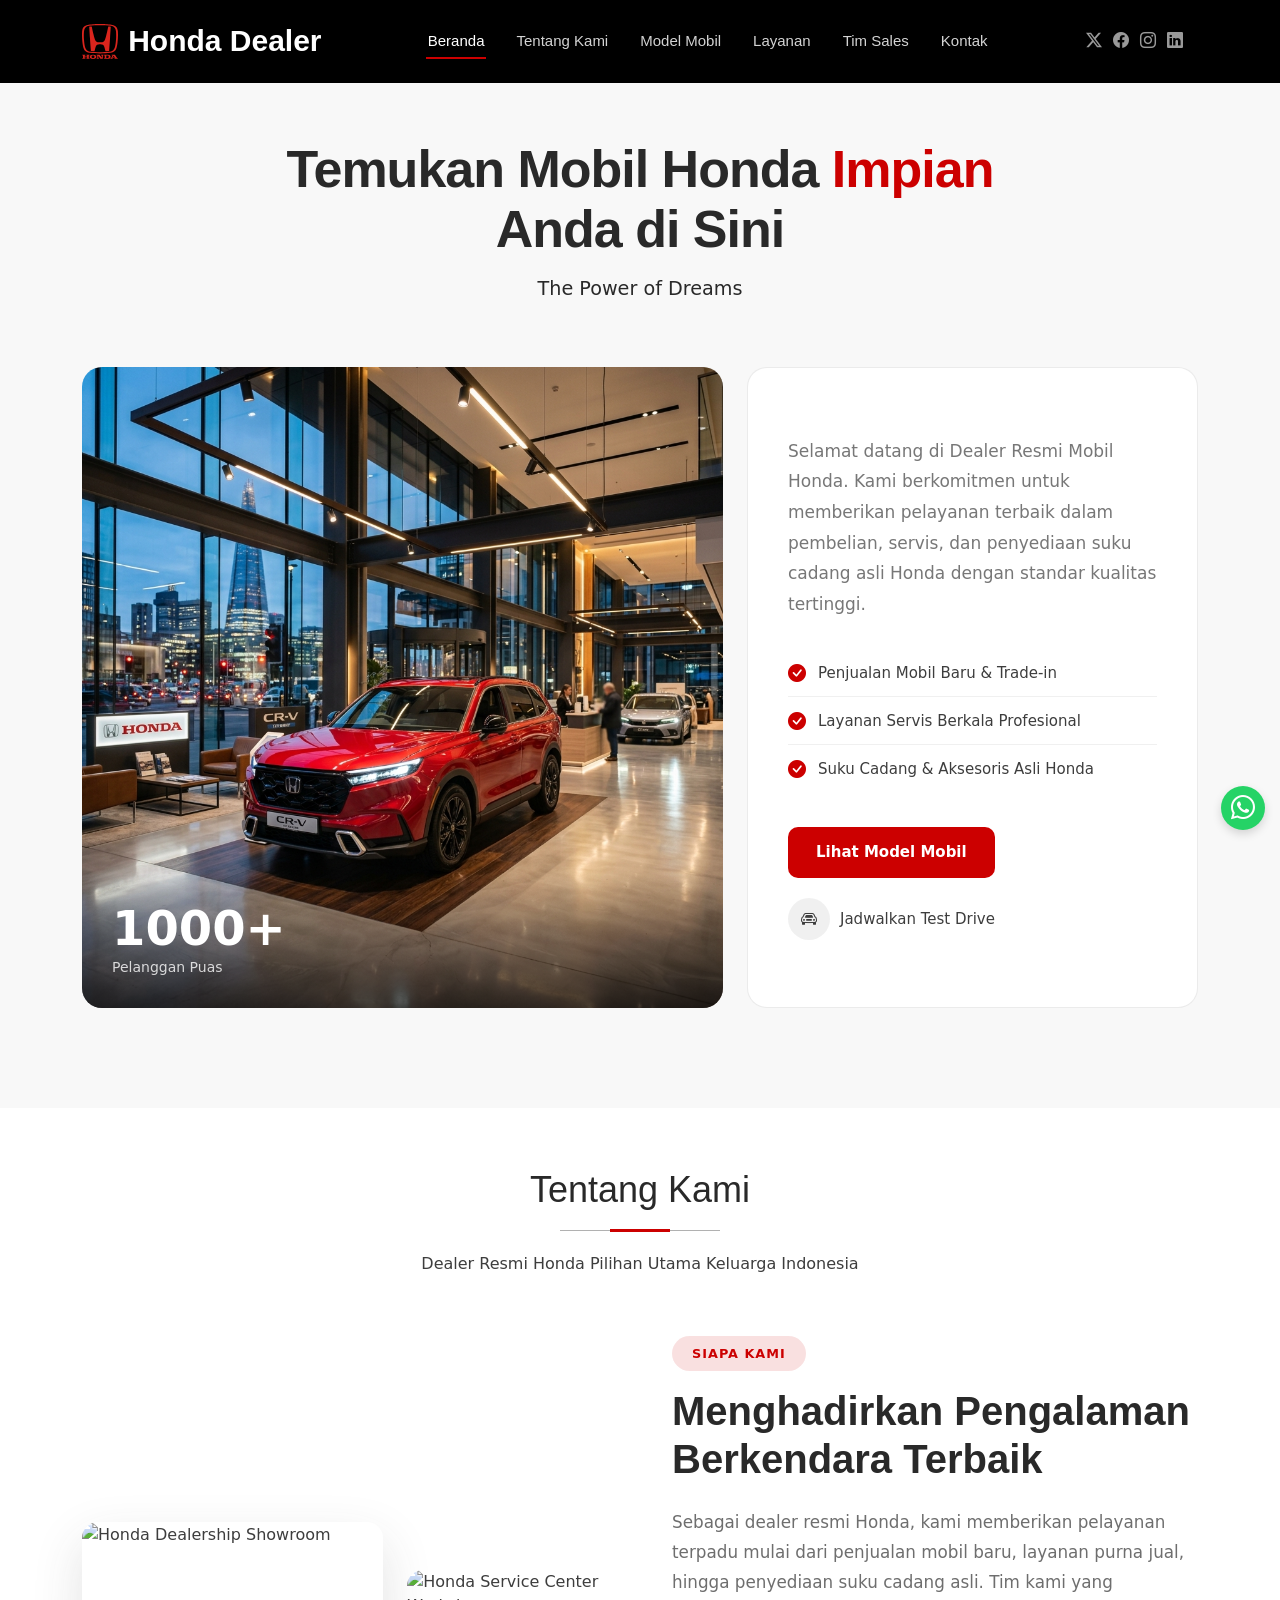
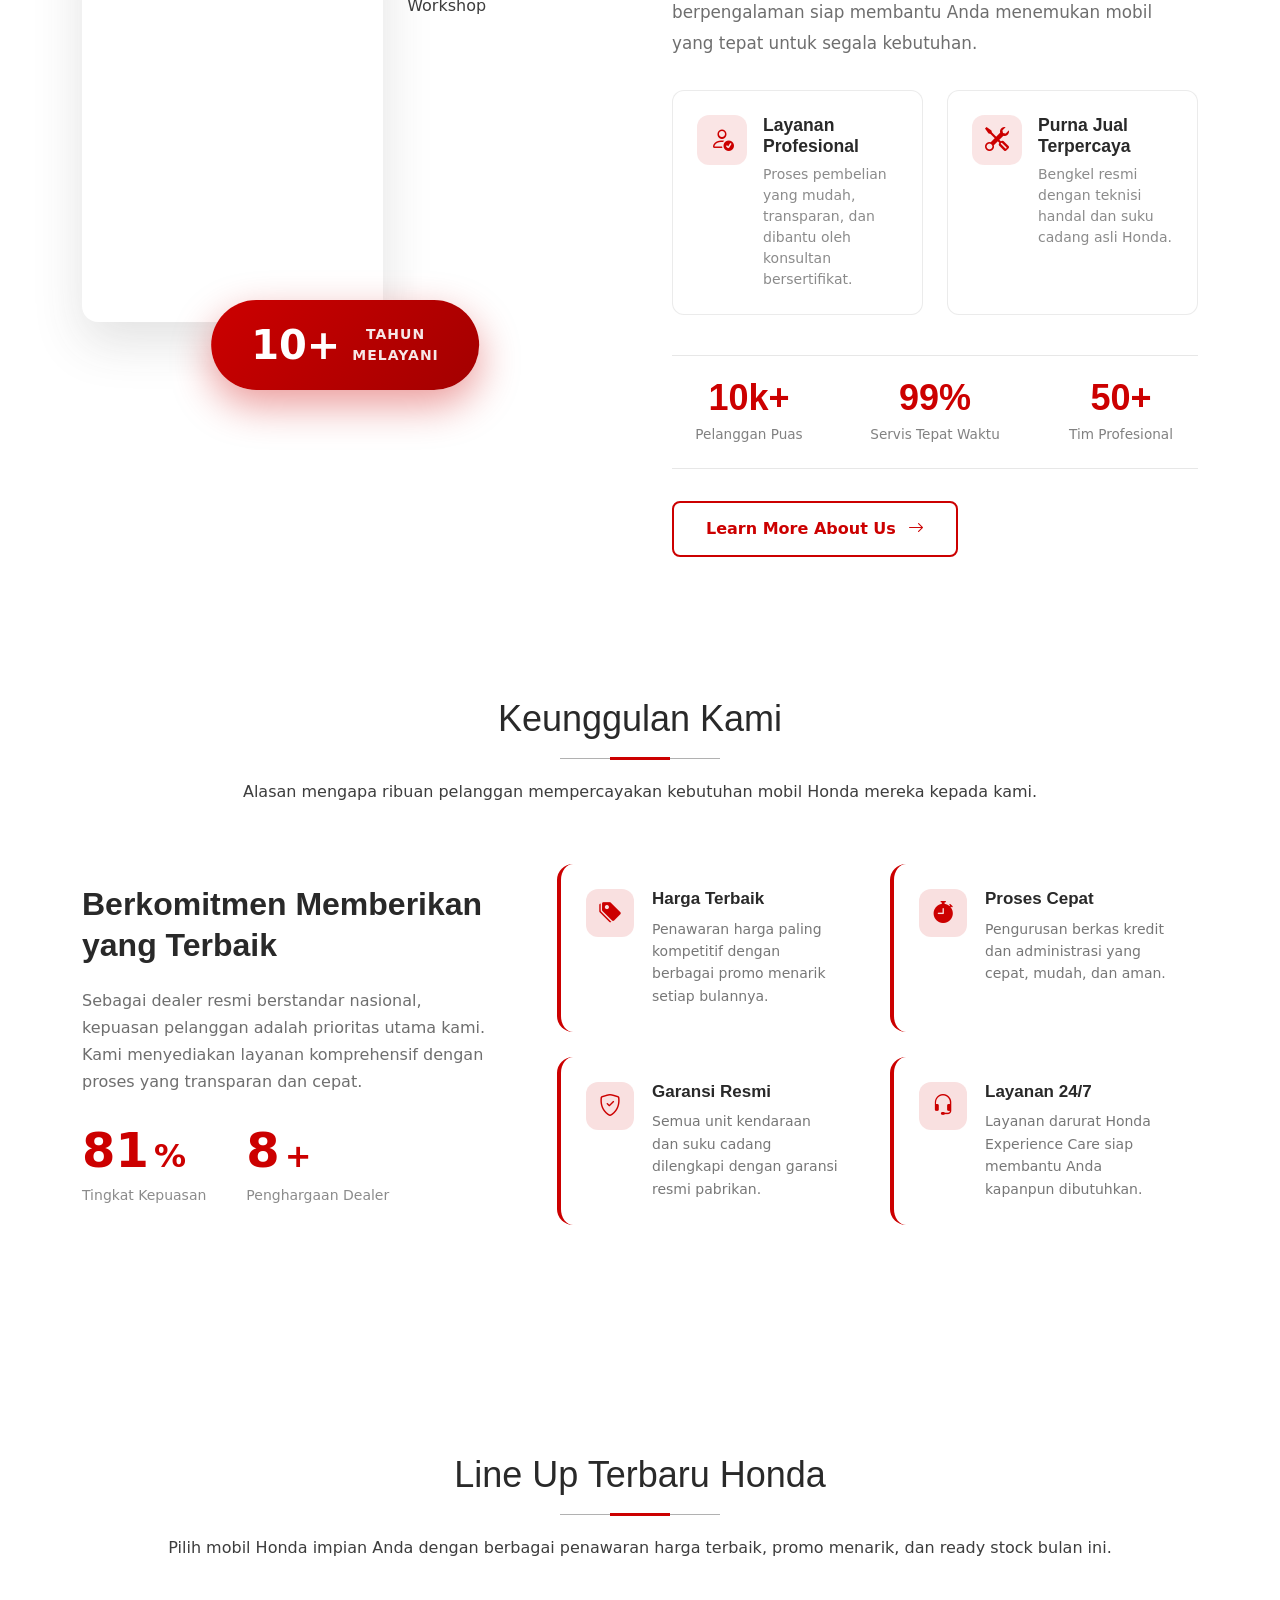
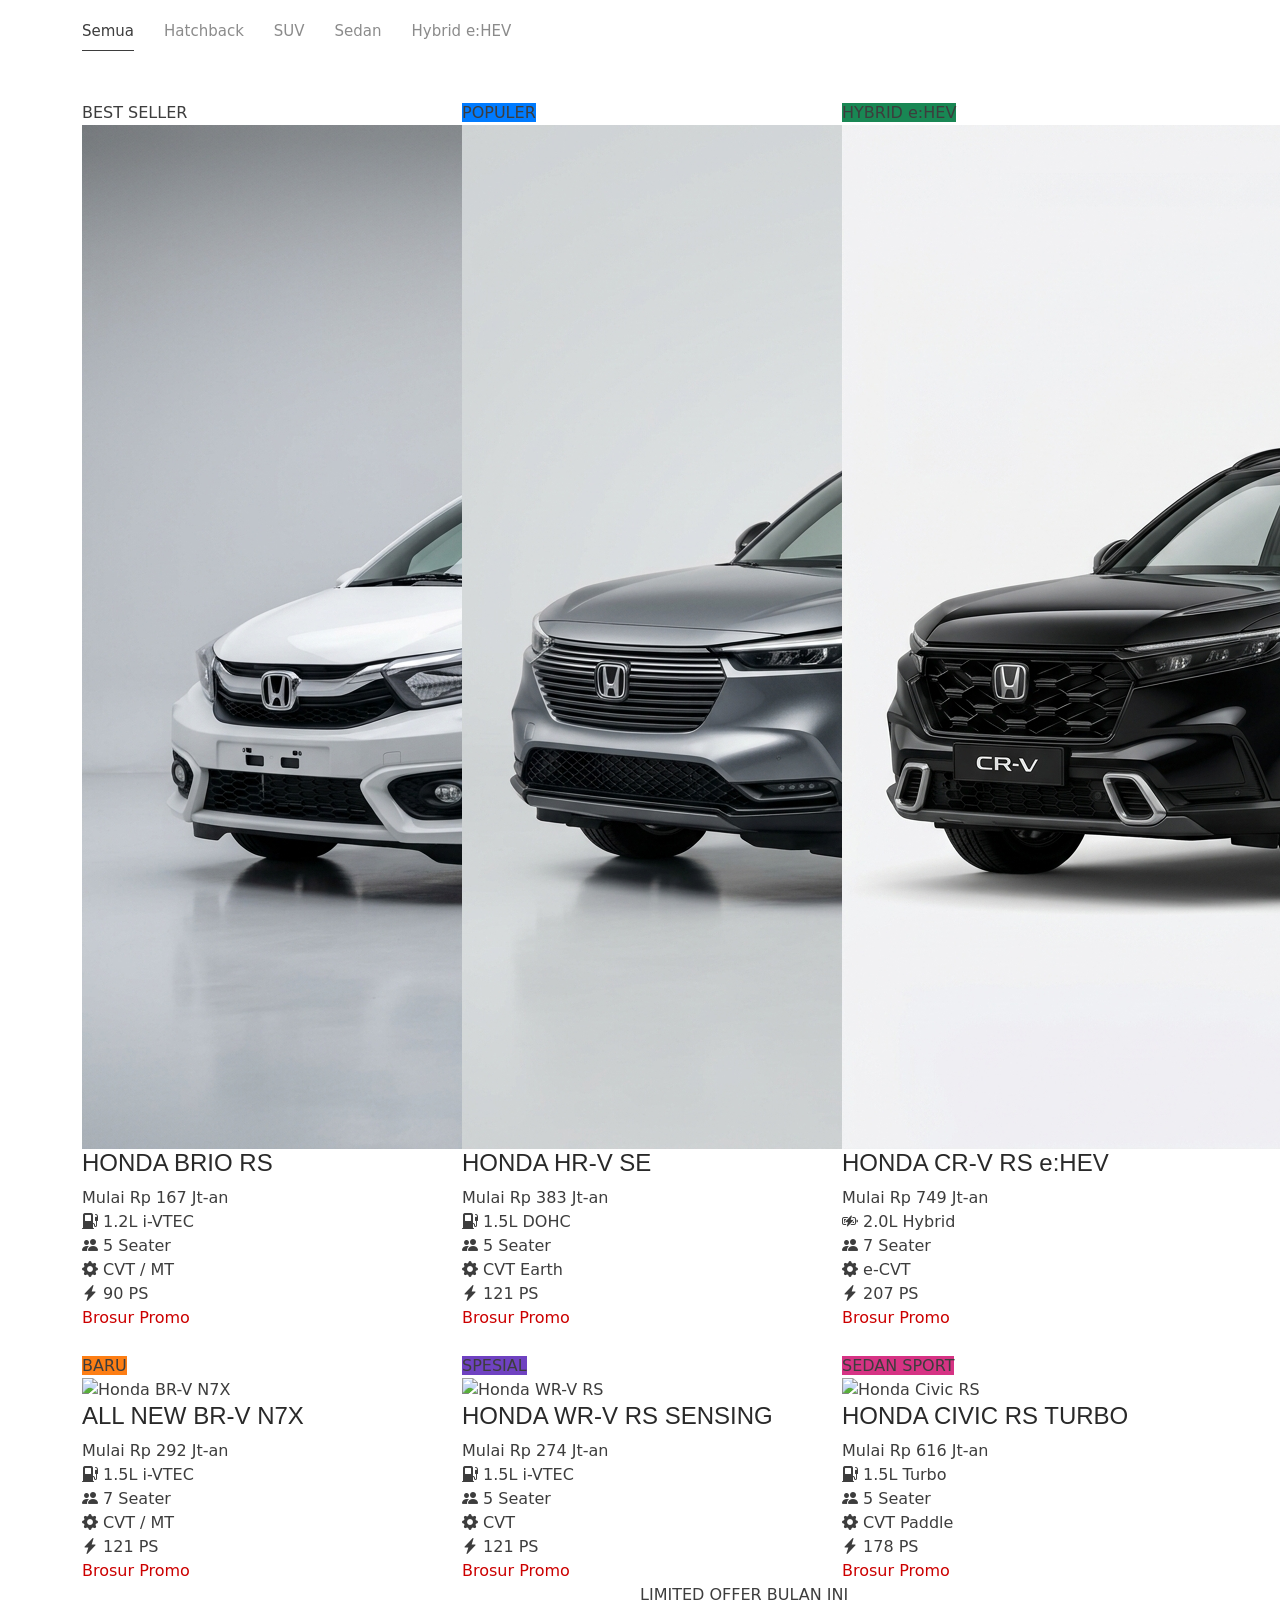
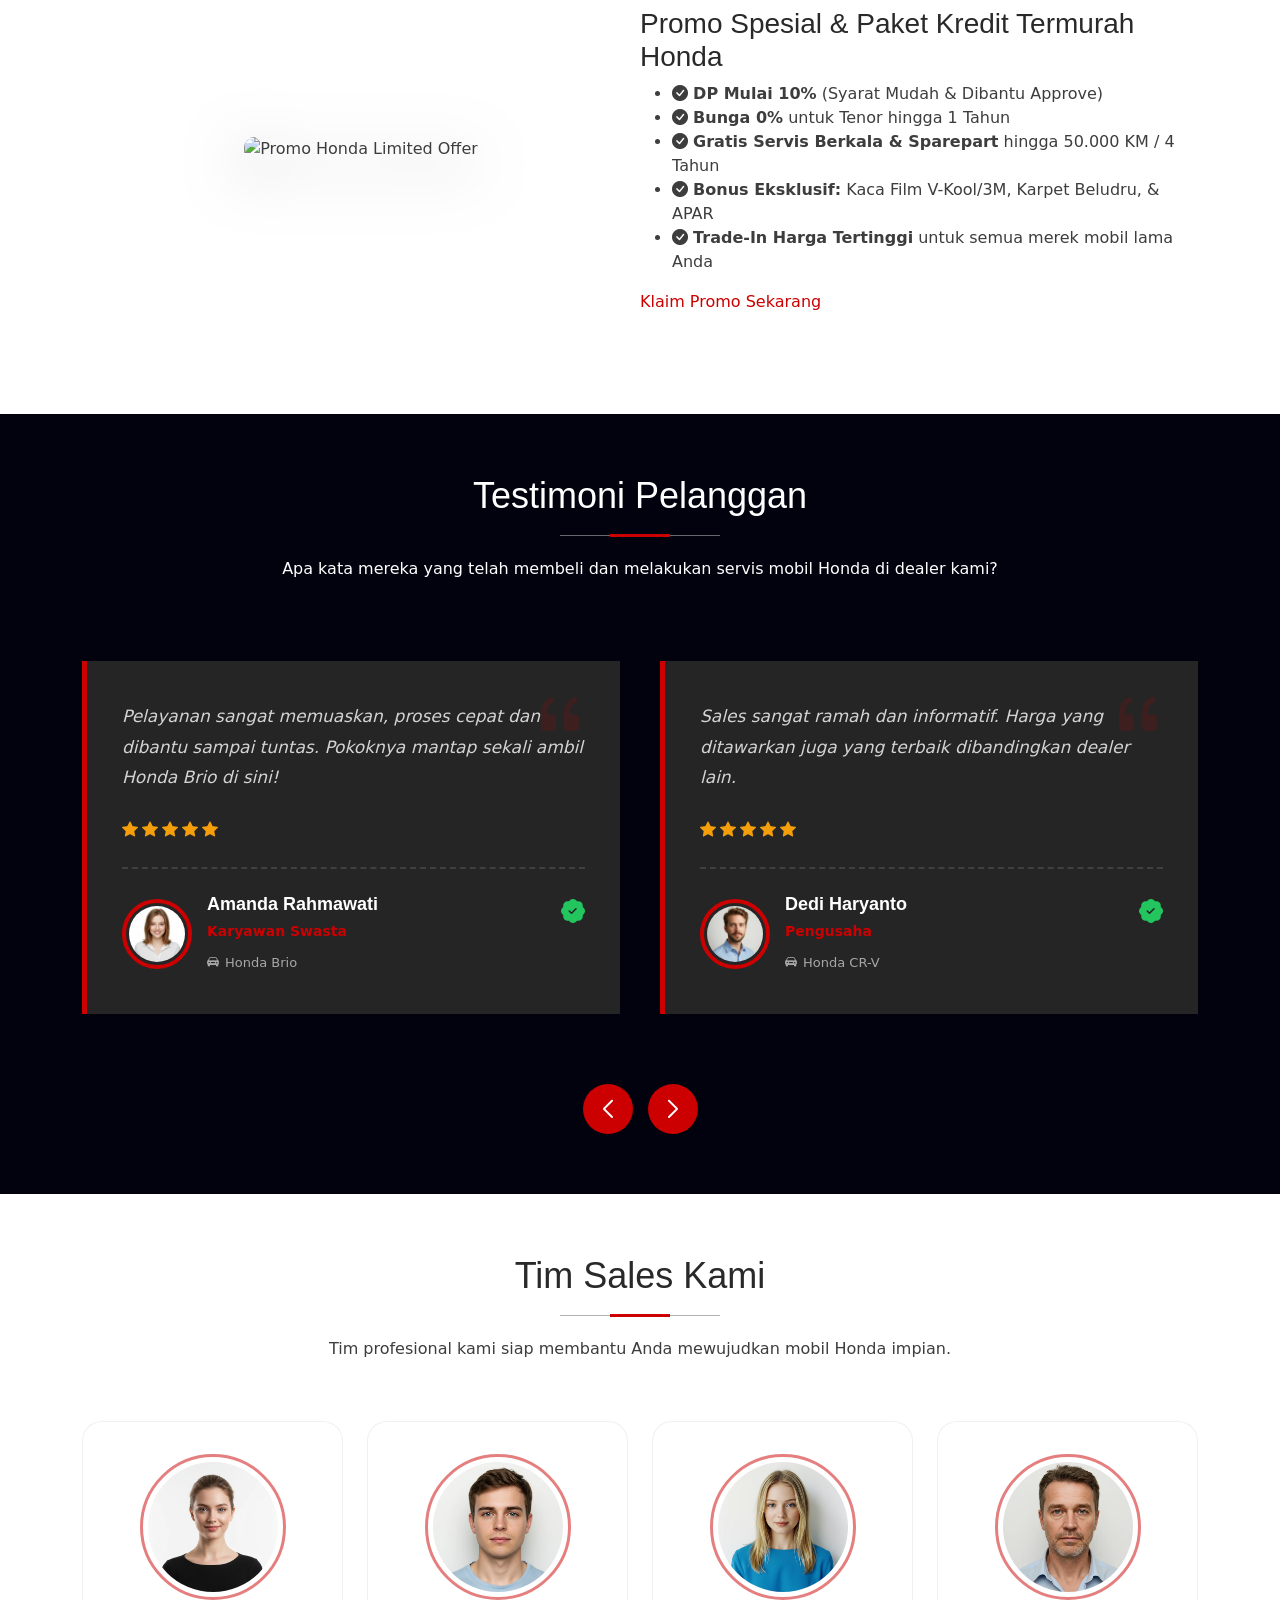
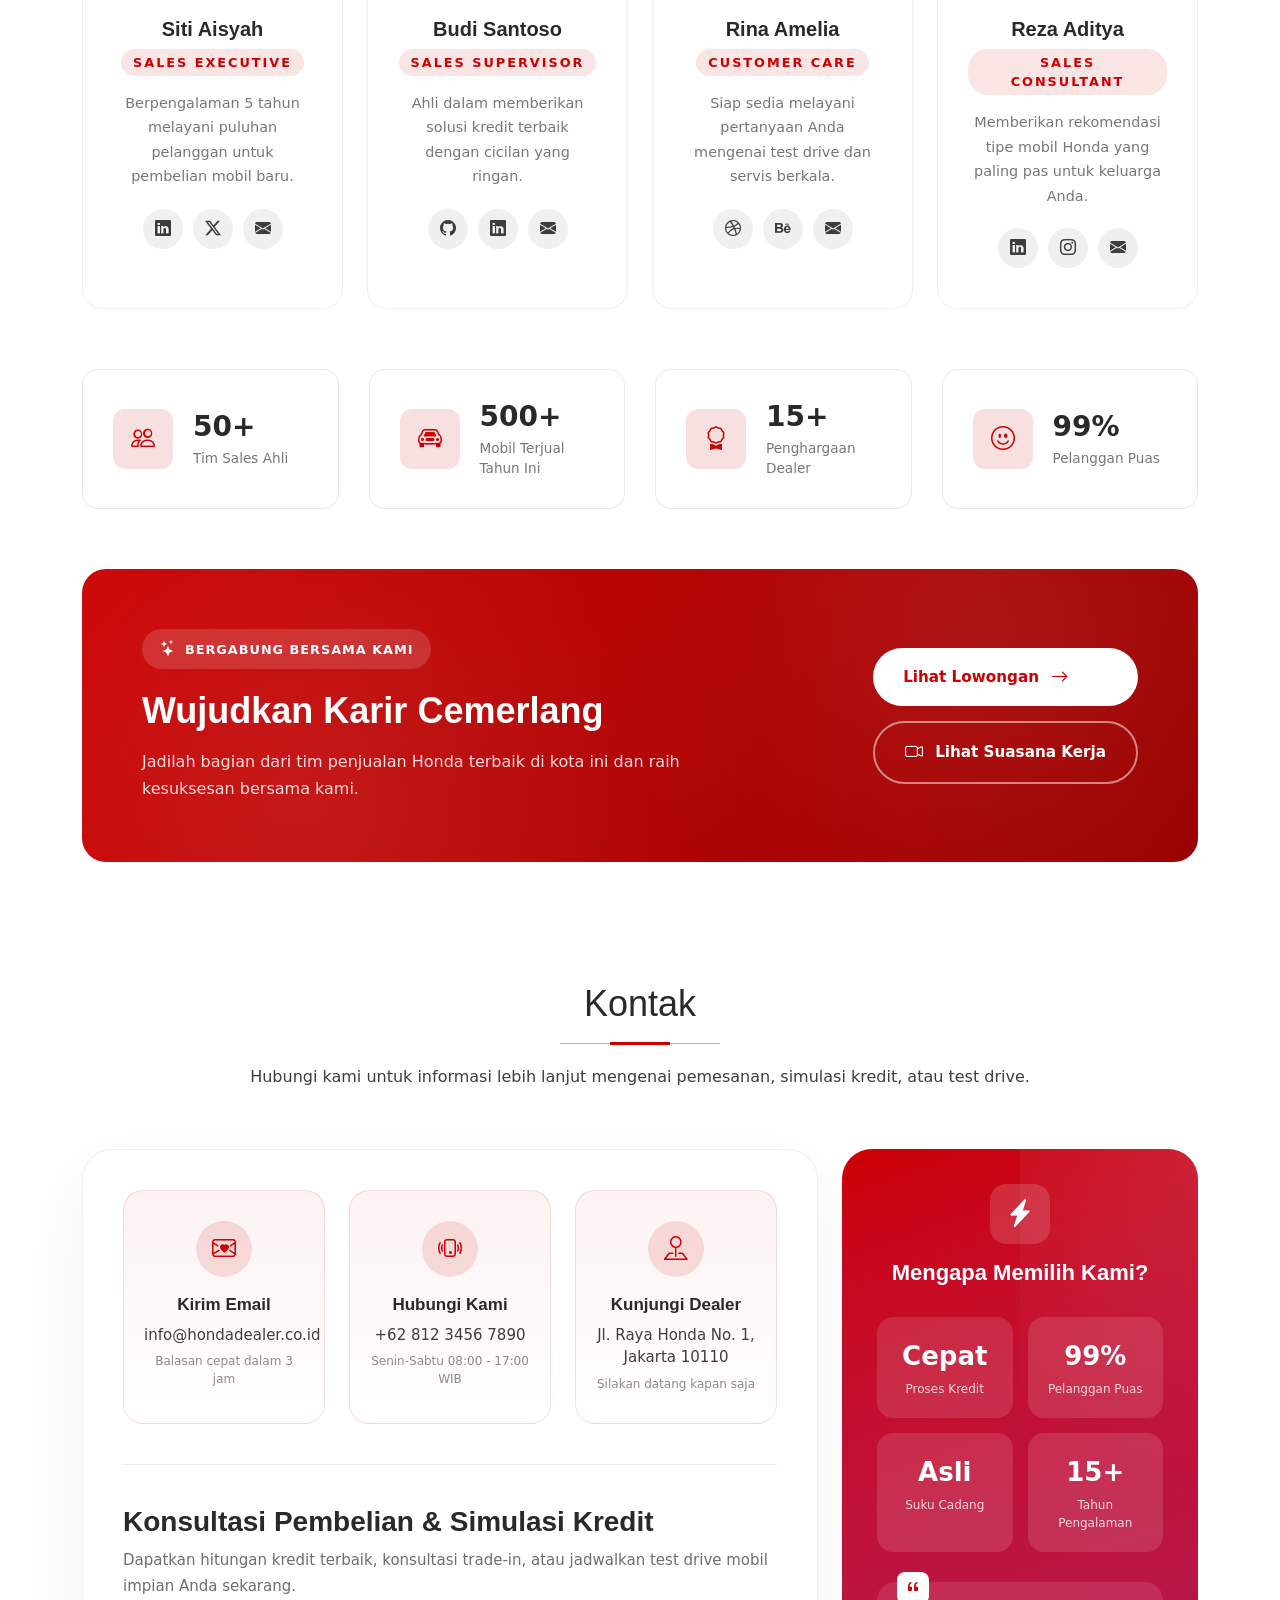
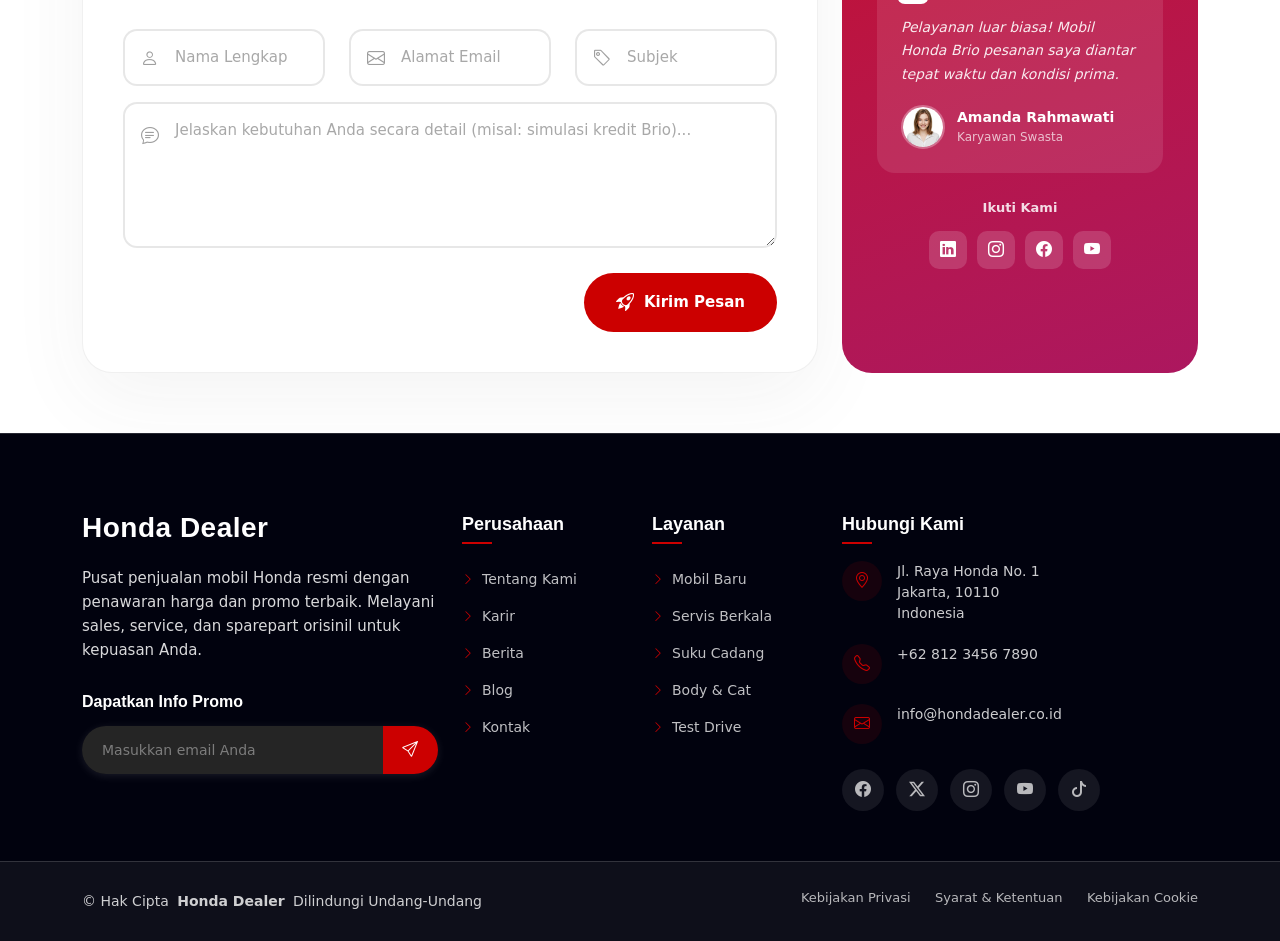
==== commit e0b4ed44: "Add files via upload" ====
--- a/index.html
+++ b/index.html
@@ -83,12 +83,12 @@
 
       <nav id="navmenu" class="navmenu">
         <ul>
-          <li><a href="#hero" class="active">Beranda</a></li>
-          <li><a href="#about">Tentang Kami</a></li>
-          <li><a href="#portfolio">Model Mobil</a></li>
-          <li><a href="#services">Layanan</a></li>
-          <li><a href="#team">Tim Sales</a></li>
-          <li><a href="#contact">Kontak</a></li>
+          <li><a href="index.html" class="active">Beranda</a></li>
+          <li><a href="tentang-kami.html">Tentang Kami</a></li>
+          <li><a href="model-mobil.html">Model Mobil</a></li>
+          <li><a href="layanan.html">Layanan</a></li>
+          <li><a href="tim-sales.html">Tim Sales</a></li>
+          <li><a href="kontak.html">Kontak</a></li>
         </ul>
         <i class="mobile-nav-toggle d-xl-none bi bi-list"></i>
       </nav>
@@ -183,10 +183,10 @@
           <div class="image-gallery" data-aos="zoom-in" data-aos-delay="200">
             <div class="gallery-grid">
               <div class="gallery-item main-image">
-                <img src="assets/img/about/about-14.webp" alt="Honda Dealership" class="img-fluid" loading="lazy">
+                <img src="assets/img/honda_showroom.png" alt="Honda Dealership Showroom" class="img-fluid" loading="lazy">
               </div>
               <div class="gallery-item side-image">
-                <img src="assets/img/about/about-square-12.webp" alt="Honda Service" class="img-fluid" loading="lazy">
+                <img src="assets/img/honda_service_center.png" alt="Honda Service Center Workshop" class="img-fluid" loading="lazy">
               </div>
             </div>
             <div class="experience-badge">
@@ -254,157 +254,6 @@
 
     </section><!-- /About Section -->
 
-    <!-- Services Section -->
-    <section id="services" class="services section">
-
-      <!-- Section Title -->
-      <div class="container section-title" data-aos="fade-up">
-        <h2>Layanan Dealer</h2>
-        <p>Kami menyediakan layanan 3S (Sales, Service, Sparepart) untuk kepuasan Anda secara maksimal.</p>
-      </div><!-- End Section Title -->
-
-      <div class="container" data-aos="fade-up" data-aos-delay="100">
-
-        <div class="row g-4">
-          <div class="col-lg-8">
-            <div class="row g-4">
-              <div class="col-md-6" data-aos="fade-right" data-aos-delay="150">
-                <div class="service-card highlighted">
-                  <div class="card-badge">Populer</div>
-                  <div class="card-header">
-                    <div class="icon-circle">
-                      <i class="bi bi-car-front"></i>
-                    </div>
-                    <span class="service-num">01</span>
-                  </div>
-                  <div class="card-body">
-                    <h4><a href="service-details.html">Penjualan Mobil Baru</a></h4>
-                    <p>Konsultasikan mobil Honda impian Anda dengan penawaran harga dan promo terbaik kami.</p>
-                    <ul class="feature-list">
-                      <li><i class="bi bi-check2"></i> Beli Cash & Kredit</li>
-                      <li><i class="bi bi-check2"></i> Tukar Tambah (Trade-in)</li>
-                    </ul>
-                  </div>
-                  <a href="service-details.html" class="card-link">
-                    <span>Lihat Promo</span>
-                    <i class="bi bi-chevron-right"></i>
-                  </a>
-                </div>
-              </div><!-- End Service Card -->
-
-              <div class="col-md-6" data-aos="fade-left" data-aos-delay="200">
-                <div class="service-card">
-                  <div class="card-header">
-                    <div class="icon-circle">
-                      <i class="bi bi-tools"></i>
-                    </div>
-                    <span class="service-num">02</span>
-                  </div>
-                  <div class="card-body">
-                    <h4><a href="service-details.html">Servis Berkala</a></h4>
-                    <p>Perawatan mobil Anda agar selalu dalam kondisi prima dengan mekanik bersertifikat Honda.</p>
-                    <ul class="feature-list">
-                      <li><i class="bi bi-check2"></i> Servis Ringan & Berat</li>
-                      <li><i class="bi bi-check2"></i> Perbaikan Bodi & Cat</li>
-                    </ul>
-                  </div>
-                  <a href="service-details.html" class="card-link">
-                    <span>Booking Servis</span>
-                    <i class="bi bi-chevron-right"></i>
-                  </a>
-                </div>
-              </div><!-- End Service Card -->
-
-              <div class="col-md-6" data-aos="fade-right" data-aos-delay="250">
-                <div class="service-card">
-                  <div class="card-header">
-                    <div class="icon-circle">
-                      <i class="bi bi-gear"></i>
-                    </div>
-                    <span class="service-num">03</span>
-                  </div>
-                  <div class="card-body">
-                    <h4><a href="service-details.html">Suku Cadang Asli</a></h4>
-                    <p>Kami menyediakan Honda Genuine Parts untuk menjamin keawetan dan performa mobil Anda.</p>
-                    <ul class="feature-list">
-                      <li><i class="bi bi-check2"></i> Ketersediaan Lengkap</li>
-                      <li><i class="bi bi-check2"></i> Aksesoris Resmi (Modulo/Mugen)</li>
-                    </ul>
-                  </div>
-                  <a href="service-details.html" class="card-link">
-                    <span>Cari Suku Cadang</span>
-                    <i class="bi bi-chevron-right"></i>
-                  </a>
-                </div>
-              </div><!-- End Service Card -->
-
-              <div class="col-md-6" data-aos="fade-left" data-aos-delay="300">
-                <div class="service-card">
-                  <div class="card-header">
-                    <div class="icon-circle">
-                      <i class="bi bi-speedometer2"></i>
-                    </div>
-                    <span class="service-num">04</span>
-                  </div>
-                  <div class="card-body">
-                    <h4><a href="service-details.html">Layanan Test Drive</a></h4>
-                    <p>Rasakan langsung sensasi berkendara dengan model terbaru Honda sebelum Anda memutuskan membeli.</p>
-                    <ul class="feature-list">
-                      <li><i class="bi bi-check2"></i> Booking Mudah</li>
-                      <li><i class="bi bi-check2"></i> Berbagai Model Tersedia</li>
-                    </ul>
-                  </div>
-                  <a href="service-details.html" class="card-link">
-                    <span>Jadwalkan Sekarang</span>
-                    <i class="bi bi-chevron-right"></i>
-                  </a>
-                </div>
-              </div><!-- End Service Card -->
-            </div>
-          </div>
-
-          <div class="col-lg-4">
-            <div class="services-sidebar" data-aos="fade-up" data-aos-delay="350">
-              <div class="sidebar-service-item">
-                <div class="sidebar-icon">
-                  <i class="bi bi-graph-up-arrow"></i>
-                </div>
-                <div class="sidebar-content">
-                  <span class="sidebar-num">05</span>
-                  <h5><a href="service-details.html">Digital Growth Marketing</a></h5>
-                  <p>Proin eget tortor risus nulla porttitor accumsan tincidunt.</p>
-                </div>
-              </div><!-- End Sidebar Service -->
-
-              <div class="sidebar-service-item">
-                <div class="sidebar-icon">
-                  <i class="bi bi-bar-chart-line"></i>
-                </div>
-                <div class="sidebar-content">
-                  <span class="sidebar-num">06</span>
-                  <h5><a href="service-details.html">Analytics &amp; SEO Solutions</a></h5>
-                  <p>Lorem ipsum dolor sit amet consectetur adipiscing elit sed do.</p>
-                </div>
-              </div><!-- End Sidebar Service -->
-
-              <div class="sidebar-cta">
-                <div class="cta-inner">
-                  <i class="bi bi-rocket-takeoff"></i>
-                  <h4>Transform Your Business Vision</h4>
-                  <p>Partner with our specialists for exceptional results</p>
-                  <a href="service-details.html" class="cta-button">
-                    Launch Your Project
-                    <i class="bi bi-arrow-right"></i>
-                  </a>
-                </div>
-              </div>
-            </div>
-          </div>
-        </div>
-
-      </div>
-
-    </section><!-- /Services Section -->
 
     <!-- Why Us Section -->
     <section id="why-us" class="why-us section">
@@ -480,63 +329,6 @@
               </div><!-- End Grid Item -->
             </div>
           </div>
-        </div>
-
-        <div class="highlight-cards">
-          <div class="row g-4">
-            <div class="col-lg-4" data-aos="zoom-in" data-aos-delay="100">
-              <div class="highlight-card">
-                <div class="card-header">
-                  <i class="bi bi-palette2"></i>
-                  <span class="card-badge">Design</span>
-                </div>
-                <h4>Creative Excellence</h4>
-                <p>Sed ut perspiciatis unde omnis iste natus error sit voluptatem accusantium doloremque laudantium totam rem aperiam.</p>
-                <a href="#" class="card-link">Explore More <i class="bi bi-arrow-right"></i></a>
-              </div>
-            </div><!-- End Highlight Card -->
-
-            <div class="col-lg-4" data-aos="zoom-in" data-aos-delay="200">
-              <div class="highlight-card featured">
-                <div class="card-header">
-                  <i class="bi bi-bar-chart-line-fill"></i>
-                  <span class="card-badge">Growth</span>
-                </div>
-                <h4>Measurable Results</h4>
-                <p>Neque porro quisquam est qui dolorem ipsum quia dolor sit amet consectetur adipisci velit sed quia.</p>
-                <a href="#" class="card-link">Explore More <i class="bi bi-arrow-right"></i></a>
-              </div>
-            </div><!-- End Highlight Card -->
-
-            <div class="col-lg-4" data-aos="zoom-in" data-aos-delay="300">
-              <div class="highlight-card">
-                <div class="card-header">
-                  <i class="bi bi-people-fill"></i>
-                  <span class="card-badge">Team</span>
-                </div>
-                <h4>Skilled Professionals</h4>
-                <p>At vero eos et accusamus et iusto odio dignissimos ducimus qui blanditiis praesentium voluptatum deleniti.</p>
-                <a href="#" class="card-link">Explore More <i class="bi bi-arrow-right"></i></a>
-              </div>
-            </div><!-- End Highlight Card -->
-          </div>
-        </div>
-
-        <div class="row mt-5 pt-4">
-          <div class="col-lg-8 offset-lg-2" data-aos="fade-up" data-aos-delay="100">
-            <div class="cta-banner">
-              <div class="cta-content">
-                <h3>Ready to Transform Your Vision?</h3>
-                <p>Quis autem vel eum iure reprehenderit qui in ea voluptate velit esse quam nihil molestiae consequatur.</p>
-              </div>
-              <div class="cta-actions">
-                <a href="#" class="btn-cta-primary">Launch Your Project</a>
-                <a href="#" class="btn-cta-secondary">Browse Work</a>
-              </div>
-            </div>
-          </div>
-        </div>
-
       </div>
 
     </section><!-- /Why Us Section -->
@@ -546,8 +338,8 @@
 
       <!-- Section Title -->
       <div class="container section-title" data-aos="fade-up">
-        <h2>Model Mobil</h2>
-        <p>Pilih mobil Honda yang sesuai dengan gaya hidup dan kebutuhan mobilitas Anda.</p>
+        <h2>Line Up Terbaru Honda</h2>
+        <p>Pilih mobil Honda impian Anda dengan berbagai penawaran harga terbaik, promo menarik, dan ready stock bulan ini.</p>
       </div><!-- End Section Title -->
 
       <div class="container">
@@ -560,72 +352,170 @@
               <li data-filter=".filter-hatchback">Hatchback</li>
               <li data-filter=".filter-suv">SUV</li>
               <li data-filter=".filter-sedan">Sedan</li>
+              <li data-filter=".filter-hybrid">Hybrid e:HEV</li>
             </ul>
           </div><!-- End Filter Header -->
 
           <div class="row g-4 isotope-container" data-aos="fade-up" data-aos-delay="200">
 
+            <!-- Car 1: Honda Brio -->
             <div class="col-lg-4 col-md-6 portfolio-item isotope-item filter-hatchback">
-              <div class="portfolio-card">
-                <div class="portfolio-image">
-                  <img src="assets/img/honda_brio.png" class="img-fluid" alt="Honda Brio" loading="lazy">
-                  <div class="portfolio-overlay">
-                    <div class="overlay-actions">
-                      <a href="assets/img/honda_brio.png" title="Honda Brio" data-gallery="portfolio-gallery-hatchback" class="glightbox action-btn"><i class="bi bi-arrows-fullscreen"></i></a>
-                    </div>
-                  </div>
-                </div>
-                <div class="portfolio-content">
-                  <span class="portfolio-category">Hatchback</span>
-                  <h4 class="portfolio-title">Honda Brio</h4>
-                </div>
-              </div>
-            </div><!-- End Portfolio Item -->
-
+              <div class="car-model-card">
+                <span class="car-model-badge">BEST SELLER</span>
+                <div class="car-model-image">
+                  <img src="assets/img/honda_brio.png" alt="Honda Brio RS">
+                </div>
+                <h4 class="car-model-title">HONDA BRIO RS</h4>
+                <div class="car-model-price">Mulai Rp 167 Jt-an</div>
+                <div class="car-model-specs">
+                  <div class="car-spec-item"><i class="bi bi-fuel-pump-fill"></i> <span>1.2L i-VTEC</span></div>
+                  <div class="car-spec-item"><i class="bi bi-people-fill"></i> <span>5 Seater</span></div>
+                  <div class="car-spec-item"><i class="bi bi-gear-fill"></i> <span>CVT / MT</span></div>
+                  <div class="car-spec-item"><i class="bi bi-lightning-charge-fill"></i> <span>90 PS</span></div>
+                </div>
+                <div class="car-model-actions">
+                  <a href="#contact" class="btn-car-outline">Brosur</a>
+                  <a href="https://wa.me/6281234567890?text=Halo%20saya%20tertarik%20promo%20Honda%20Brio%20RS" target="_blank" class="btn-car-solid">Promo</a>
+                </div>
+              </div>
+            </div><!-- End Car 1 -->
+
+            <!-- Car 2: Honda HR-V -->
             <div class="col-lg-4 col-md-6 portfolio-item isotope-item filter-suv">
-              <div class="portfolio-card">
-                <div class="portfolio-image">
-                  <img src="assets/img/honda_hrv.png" class="img-fluid" alt="Honda HR-V" loading="lazy">
-                  <div class="portfolio-overlay">
-                    <div class="overlay-actions">
-                      <a href="assets/img/honda_hrv.png" title="Honda HR-V" data-gallery="portfolio-gallery-suv" class="glightbox action-btn"><i class="bi bi-arrows-fullscreen"></i></a>
-                    </div>
-                  </div>
-                </div>
-                <div class="portfolio-content">
-                  <span class="portfolio-category">SUV</span>
-                  <h4 class="portfolio-title">Honda HR-V</h4>
-                </div>
-              </div>
-            </div><!-- End Portfolio Item -->
-
+              <div class="car-model-card">
+                <span class="car-model-badge" style="background-color: #007bff;">POPULER</span>
+                <div class="car-model-image">
+                  <img src="assets/img/honda_hrv.png" alt="Honda HR-V SE">
+                </div>
+                <h4 class="car-model-title">HONDA HR-V SE</h4>
+                <div class="car-model-price">Mulai Rp 383 Jt-an</div>
+                <div class="car-model-specs">
+                  <div class="car-spec-item"><i class="bi bi-fuel-pump-fill"></i> <span>1.5L DOHC</span></div>
+                  <div class="car-spec-item"><i class="bi bi-people-fill"></i> <span>5 Seater</span></div>
+                  <div class="car-spec-item"><i class="bi bi-gear-fill"></i> <span>CVT Earth</span></div>
+                  <div class="car-spec-item"><i class="bi bi-lightning-charge-fill"></i> <span>121 PS</span></div>
+                </div>
+                <div class="car-model-actions">
+                  <a href="#contact" class="btn-car-outline">Brosur</a>
+                  <a href="https://wa.me/6281234567890?text=Halo%20saya%20tertarik%20promo%20Honda%20HR-V%20SE" target="_blank" class="btn-car-solid">Promo</a>
+                </div>
+              </div>
+            </div><!-- End Car 2 -->
+
+            <!-- Car 3: Honda CR-V Hybrid -->
+            <div class="col-lg-4 col-md-6 portfolio-item isotope-item filter-suv filter-hybrid">
+              <div class="car-model-card">
+                <span class="car-model-badge" style="background-color: #198754;">HYBRID e:HEV</span>
+                <div class="car-model-image">
+                  <img src="assets/img/honda_crv.png" alt="Honda CR-V e:HEV">
+                </div>
+                <h4 class="car-model-title">HONDA CR-V RS e:HEV</h4>
+                <div class="car-model-price">Mulai Rp 749 Jt-an</div>
+                <div class="car-model-specs">
+                  <div class="car-spec-item"><i class="bi bi-battery-charging"></i> <span>2.0L Hybrid</span></div>
+                  <div class="car-spec-item"><i class="bi bi-people-fill"></i> <span>7 Seater</span></div>
+                  <div class="car-spec-item"><i class="bi bi-gear-fill"></i> <span>e-CVT</span></div>
+                  <div class="car-spec-item"><i class="bi bi-lightning-charge-fill"></i> <span>207 PS</span></div>
+                </div>
+                <div class="car-model-actions">
+                  <a href="#contact" class="btn-car-outline">Brosur</a>
+                  <a href="https://wa.me/6281234567890?text=Halo%20saya%20tertarik%20promo%20Honda%20CR-V%20Hybrid" target="_blank" class="btn-car-solid">Promo</a>
+                </div>
+              </div>
+            </div><!-- End Car 3 -->
+
+            <!-- Car 4: Honda BR-V -->
             <div class="col-lg-4 col-md-6 portfolio-item isotope-item filter-suv">
-              <div class="portfolio-card">
-                <div class="portfolio-image">
-                  <img src="assets/img/honda_crv.png" class="img-fluid" alt="Honda CR-V" loading="lazy">
-                  <div class="portfolio-overlay">
-                    <div class="overlay-actions">
-                      <a href="assets/img/honda_crv.png" title="Honda CR-V" data-gallery="portfolio-gallery-suv" class="glightbox action-btn"><i class="bi bi-arrows-fullscreen"></i></a>
-                    </div>
-                  </div>
-                </div>
-                <div class="portfolio-content">
-                  <span class="portfolio-category">SUV Premium</span>
-                  <h4 class="portfolio-title">Honda CR-V</h4>
-                </div>
-              </div>
-            </div><!-- End Portfolio Item -->
-                  <span class="portfolio-category">Print</span>
-                  <h4 class="portfolio-title">Editorial Design</h4>
-                </div>
-              </div>
-            </div><!-- End Portfolio Item -->
+              <div class="car-model-card">
+                <span class="car-model-badge" style="background-color: #fd7e14;">BARU</span>
+                <div class="car-model-image">
+                  <img src="assets/img/honda_brv.png" alt="Honda BR-V N7X">
+                </div>
+                <h4 class="car-model-title">ALL NEW BR-V N7X</h4>
+                <div class="car-model-price">Mulai Rp 292 Jt-an</div>
+                <div class="car-model-specs">
+                  <div class="car-spec-item"><i class="bi bi-fuel-pump-fill"></i> <span>1.5L i-VTEC</span></div>
+                  <div class="car-spec-item"><i class="bi bi-people-fill"></i> <span>7 Seater</span></div>
+                  <div class="car-spec-item"><i class="bi bi-gear-fill"></i> <span>CVT / MT</span></div>
+                  <div class="car-spec-item"><i class="bi bi-lightning-charge-fill"></i> <span>121 PS</span></div>
+                </div>
+                <div class="car-model-actions">
+                  <a href="#contact" class="btn-car-outline">Brosur</a>
+                  <a href="https://wa.me/6281234567890?text=Halo%20saya%20tertarik%20promo%20Honda%20BR-V" target="_blank" class="btn-car-solid">Promo</a>
+                </div>
+              </div>
+            </div><!-- End Car 4 -->
+
+            <!-- Car 5: Honda WR-V -->
+            <div class="col-lg-4 col-md-6 portfolio-item isotope-item filter-suv">
+              <div class="car-model-card">
+                <span class="car-model-badge" style="background-color: #6f42c1;">SPESIAL</span>
+                <div class="car-model-image">
+                  <img src="assets/img/honda_wrv.png" alt="Honda WR-V RS">
+                </div>
+                <h4 class="car-model-title">HONDA WR-V RS SENSING</h4>
+                <div class="car-model-price">Mulai Rp 274 Jt-an</div>
+                <div class="car-model-specs">
+                  <div class="car-spec-item"><i class="bi bi-fuel-pump-fill"></i> <span>1.5L i-VTEC</span></div>
+                  <div class="car-spec-item"><i class="bi bi-people-fill"></i> <span>5 Seater</span></div>
+                  <div class="car-spec-item"><i class="bi bi-gear-fill"></i> <span>CVT</span></div>
+                  <div class="car-spec-item"><i class="bi bi-lightning-charge-fill"></i> <span>121 PS</span></div>
+                </div>
+                <div class="car-model-actions">
+                  <a href="#contact" class="btn-car-outline">Brosur</a>
+                  <a href="https://wa.me/6281234567890?text=Halo%20saya%20tertarik%20promo%20Honda%20WR-V" target="_blank" class="btn-car-solid">Promo</a>
+                </div>
+              </div>
+            </div><!-- End Car 5 -->
+
+            <!-- Car 6: Honda Civic RS -->
+            <div class="col-lg-4 col-md-6 portfolio-item isotope-item filter-sedan">
+              <div class="car-model-card">
+                <span class="car-model-badge" style="background-color: #d63384;">SEDAN SPORT</span>
+                <div class="car-model-image">
+                  <img src="assets/img/honda_civic.png" alt="Honda Civic RS">
+                </div>
+                <h4 class="car-model-title">HONDA CIVIC RS TURBO</h4>
+                <div class="car-model-price">Mulai Rp 616 Jt-an</div>
+                <div class="car-model-specs">
+                  <div class="car-spec-item"><i class="bi bi-fuel-pump-fill"></i> <span>1.5L Turbo</span></div>
+                  <div class="car-spec-item"><i class="bi bi-people-fill"></i> <span>5 Seater</span></div>
+                  <div class="car-spec-item"><i class="bi bi-gear-fill"></i> <span>CVT Paddle</span></div>
+                  <div class="car-spec-item"><i class="bi bi-lightning-charge-fill"></i> <span>178 PS</span></div>
+                </div>
+                <div class="car-model-actions">
+                  <a href="#contact" class="btn-car-outline">Brosur</a>
+                  <a href="https://wa.me/6281234567890?text=Halo%20saya%20tertarik%20promo%20Honda%20Civic%20RS" target="_blank" class="btn-car-solid">Promo</a>
+                </div>
+              </div>
+            </div><!-- End Car 6 -->
 
           </div><!-- End Portfolio Container -->
 
         </div>
 
-        </div>
+        <!-- Limited Offer Promo Banner Section -->
+        <div class="promo-limited-section" data-aos="fade-up" data-aos-delay="300">
+          <div class="row g-0 align-items-center">
+            <div class="col-lg-6 text-center p-4">
+              <img src="assets/img/honda_promo_banner.png" alt="Promo Honda Limited Offer" class="img-fluid" style="max-height: 320px; filter: drop-shadow(0 15px 30px rgba(0,0,0,0.5)); border-radius: 10px;">
+            </div>
+            <div class="col-lg-6">
+              <div class="promo-limited-content">
+                <span class="promo-tag">LIMITED OFFER BULAN INI</span>
+                <h3 class="promo-title">Promo Spesial & Paket Kredit Termurah Honda</h3>
+                <ul class="promo-list">
+                  <li><i class="bi bi-check-circle-fill"></i> <span><strong>DP Mulai 10%</strong> (Syarat Mudah & Dibantu Approve)</span></li>
+                  <li><i class="bi bi-check-circle-fill"></i> <span><strong>Bunga 0%</strong> untuk Tenor hingga 1 Tahun</span></li>
+                  <li><i class="bi bi-check-circle-fill"></i> <span><strong>Gratis Servis Berkala & Sparepart</strong> hingga 50.000 KM / 4 Tahun</span></li>
+                  <li><i class="bi bi-check-circle-fill"></i> <span><strong>Bonus Eksklusif:</strong> Kaca Film V-Kool/3M, Karpet Beludru, & APAR</span></li>
+                  <li><i class="bi bi-check-circle-fill"></i> <span><strong>Trade-In Harga Tertinggi</strong> untuk semua merek mobil lama Anda</span></li>
+                </ul>
+                <a href="https://wa.me/6281234567890?text=Halo%20saya%20ingin%20Klaim%20Promo%20Limited%20Offer%20Honda" target="_blank" class="btn-claim-promo">Klaim Promo Sekarang</a>
+              </div>
+            </div>
+          </div>
+        </div><!-- End Promo Limited Section -->
 
       </div>
 
@@ -991,8 +881,8 @@
 
               <div class="form-section" data-aos="fade-up" data-aos-delay="350">
                 <div class="form-intro">
-                  <h3>Kirim Pesan Anda</h3>
-                  <p>Isi formulir di bawah ini untuk menanyakan promo terbaru atau menjadwalkan test drive mobil impian Anda.</p>
+                  <h3>Konsultasi Pembelian & Simulasi Kredit</h3>
+                  <p>Dapatkan hitungan kredit terbaik, konsultasi trade-in, atau jadwalkan test drive mobil impian Anda sekarang.</p>
                 </div>
 
                 <form action="forms/contact.php" method="post" class="php-email-form">
